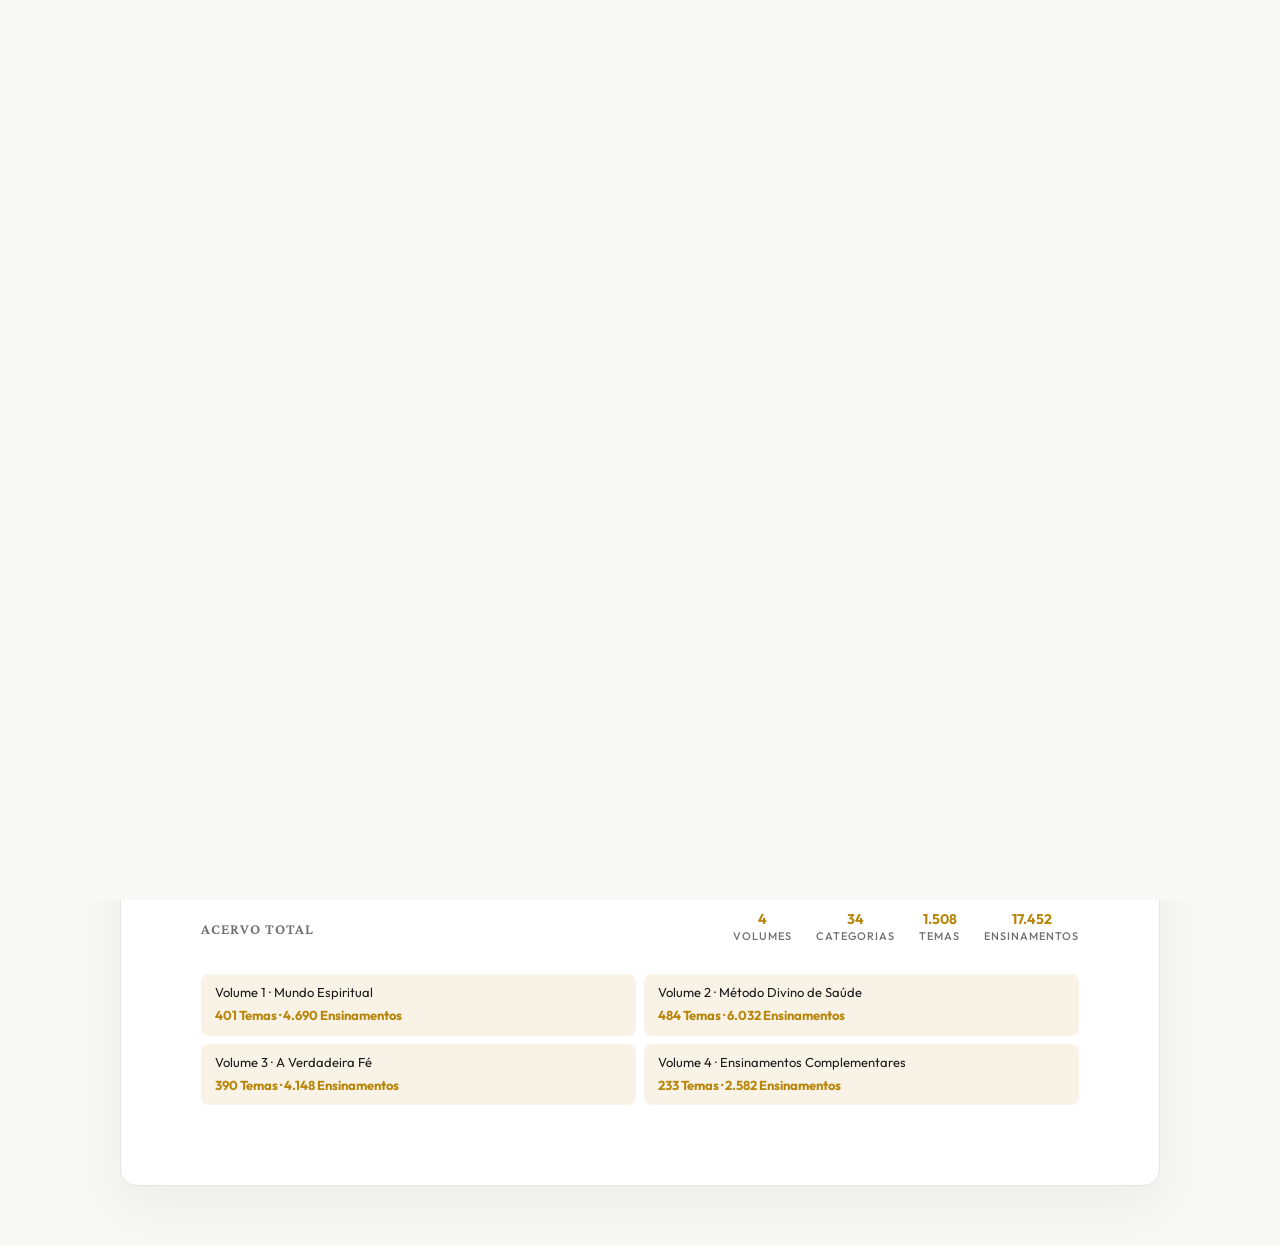
==== index.html @ ac888512 "feat: implement structural navigation and index pages for teaching volumes 1 through 4" ====
<!DOCTYPE html>
<html lang="pt-BR">

<head>
    <script>(function(){var m=localStorage.getItem('site_mode')||'light';var t=localStorage.getItem('theme')||'light';var d=document.documentElement;d.setAttribute('data-mode',m);d.setAttribute('data-theme',t);var c={'dark:light':'#1A1A1A','dark:quiet':'#2D2D2F','dark:paper':'#2A2824','dark:bold':'#000','dark:calm':'#3B3326','dark:focus':'#000','light:light':'#F8F9F5','light:quiet':'#404043','light:paper':'#EFE8D6','light:bold':'#FFF','light:calm':'#DFCDAE','light:focus':'#FFF'};var bg=c[m+':'+t]||(m==='dark'?'#121212':'#F8F9F5');d.style.backgroundColor=bg})();</script>
    <meta charset="UTF-8">
    <title>Ensinamentos - Caminho da Felicidade</title>
    <meta name="viewport" content="width=device-width, initial-scale=1.0">
    <link rel="preconnect" href="https://fonts.googleapis.com">
    <link rel="preconnect" href="https://fonts.gstatic.com" crossorigin>
    <link rel="stylesheet"
        href="https://fonts.googleapis.com/css2?family=Outfit:wght@300;400;500;600&family=Crimson+Pro:ital,wght@0,400;0,600;0,700;1,400;1,600&family=Noto+Serif+JP:wght@400;700&display=swap">
    <link rel="stylesheet" href="css/styles.min.css?v=17">
    <link rel="icon" href="favicon.svg" type="image/svg+xml">

    <!-- SEO -->
    <meta name="description"
        content="Coleção completa dos ensinamentos de Meishu-Sama (Mokichi Okada) em português e japonês. Explore os 4 volumes do Caminho da Felicidade.">
    <meta property="og:title" content="Ensinamentos de Meishu-Sama | Caminho da Felicidade">
    <meta property="og:description"
        content="Coleção completa dos ensinamentos de Meishu-Sama (Mokichi Okada) em português e japonês. Explore os 4 volumes do Caminho da Felicidade.">
    <meta property="og:type" content="website">
    <meta property="og:image" content="icon-512.png">
    <meta name="twitter:card" content="summary">
    <script src="js/toggle.js?v=24" defer></script>
    <script src="js/nav.js?v=1" defer></script>
    <script src="js/theme.js?v=1" defer></script>
    <script src="js/language.js?v=1" defer></script>
    <script src="js/typography.js?v=1" defer></script>
    <script src="js/search.js?v=6" defer></script>
    <script>
        // Reader handles its own initialization that differs from Home/Index
        if (!window.location.href.includes('reader.html')) {
            document.addEventListener('DOMContentLoaded', () => {
                const savedLang = localStorage.getItem('site_lang') || 'pt';
                if (typeof setLanguage === 'function') setLanguage(savedLang);
            });
        }
    </script>

</head>

<body>
    <a href="#main-content" class="skip-link">Ir para o conteúdo</a>
    <div id="page-gate"
        style="position:fixed;top:0;left:0;right:0;bottom:0;width:100%;height:100%;z-index:4999;background:#f5f3ee;background:var(--bg-color,#f5f3ee)">
    </div>
    <header class="header">
        <a href="index.html" class="header__logo">
            <div class="logo-circle">
                <div class="logo-dot"></div>
            </div>
            Caminho da Felicidade
        </a>
        <div class="header__nav">
            <a href="index.html" style="font-weight:600; opacity:0.7;"><span>⌂ Início</span></a>
            <a href="mioshiec1/index.html"
                data-tooltip="Mundo Espiritual・Espírito Precede a Matéria・Transição da Noite para o Dia・Culto aos Antepassados"><span>Vol
                    1</span></a>
            <a href="mioshiec2/index.html" data-tooltip="Método Divino de Saúde・Agricultura Natural"><span>Vol
                    2</span></a>
            <a href="mioshiec3/index.html" data-tooltip="A Verdadeira Fé"><span>Vol 3</span></a>
            <a href="mioshiec4/index.html" data-tooltip="Ensinamentos Complementares"><span>Vol 4</span></a>

        </div>
        <div class="controls">
            <button class="btn-zen" onclick="openRandomTeaching()" title="Ensinamento aleatório">🎲</button>
            <button class="btn-zen" onclick="window.location.href='destaques.html'" title="Caderno de Estudos (Destaques)">📓</button>
            <button class="btn-zen" onclick="openHistory()" title="Histórico de Navegação">🕒</button>
            <button class="btn-zen" onclick="openFavorites()" title="Salvos">⭐</button>
            <button class="btn-zen" id="searchBtnHeader" onclick="openSearch()" title="Buscar (Ctrl+K)">🔍</button>
            <script>if (localStorage.getItem('mioshie_auth') === 'limited') { var btn = document.getElementById('searchBtnHeader'); if (btn) btn.style.display = 'none'; }</script>
            <button class="btn-zen" id="lang-toggle" onclick="toggleLanguage()" title="Mudar idioma">日本語</button>
            <button class="btn-zen" onclick="toggleTheme()" title="Themes & Settings">☯</button>
        </div>
    </header>
    <main class="main" id="main-content">
        <div class="content-wrapper">
            <div class="glass-pane">

                <div class="home-hero">
                    <h1 class="index-title" style="margin-bottom:16px">
                        <span class="lang-pt">Ensinamentos <br class="mobile-br"> de Meishu-Sama</span>
                        <span class="lang-ja" style="display:none">明主様御教え</span>
                    </h1>
                    <p
                        style="text-align:center; color:var(--text-muted); margin-bottom:32px; max-width:600px; margin-inline:auto;">
                        <span class="lang-pt">Tradução em português das obras de Meishu-Sama, organizadas em volumes
                            temáticos para estudo e reflexão.</span>
                        <span class="lang-ja" style="display:none">明主様の御教えをテーマ別にまとめた日本語とポルトガル語の御教えカレッジです。</span>
                    </p>
                    <div style="text-align:center; margin-bottom:48px;">
                        <button class="btn-random-hero" onclick="openRandomTeaching()">
                            <svg width="18" height="18" viewBox="0 0 24 24" fill="none" stroke="currentColor" stroke-width="2" stroke-linecap="round" stroke-linejoin="round"><rect x="2" y="2" width="20" height="20" rx="3"/><circle cx="8" cy="8" r="1.5" fill="currentColor"/><circle cx="16" cy="8" r="1.5" fill="currentColor"/><circle cx="8" cy="16" r="1.5" fill="currentColor"/><circle cx="16" cy="16" r="1.5" fill="currentColor"/><circle cx="12" cy="12" r="1.5" fill="currentColor"/></svg>
                            <span class="lang-pt">Ensino Aleatório</span>
                            <span class="lang-ja" style="display:none">ランダム御教え</span>
                        </button>
                    </div>
                    <div class="topic-list" style="grid-template-columns: repeat(auto-fit, minmax(320px, 1fr));">
                        <a href="mioshiec1/index.html" class="topic-card"
                            style="flex-direction:column; align-items:flex-start; height:100%; padding: 32px;">
                            <span class="section-label" style="text-align:left; margin-bottom:12px;">Volume 1</span>
                            <div class="topic-card__title" style="font-size:22px; margin-bottom:8px">
                                <span class="lang-pt">Mundo Espiritual</span>
                                <span class="lang-ja" style="display:none">霊界編</span>
                            </div>
                            <div style="font-size:14px; color:var(--text-muted); line-height:1.5">
                                <span class="lang-pt">Ensinamentos sobre o mundo espiritual e princípios
                                    fundamentais.</span>
                                <span class="lang-ja" style="display:none">霊界と根本義に関する御教え集。</span>
                            </div>
                            <button class="vol-random-btn" onclick="event.preventDefault(); event.stopPropagation(); openRandomFromVolume('mioshiec1')" title="Ensino aleatório do Volume 1">
                                <svg width="18" height="18" viewBox="0 0 24 24" fill="none" stroke="currentColor" stroke-width="2" stroke-linecap="round" stroke-linejoin="round">
                                    <rect x="2" y="2" width="20" height="20" rx="3"/><circle cx="8" cy="8" r="1.5" fill="currentColor"/><circle cx="16" cy="8" r="1.5" fill="currentColor"/><circle cx="8" cy="16" r="1.5" fill="currentColor"/><circle cx="16" cy="16" r="1.5" fill="currentColor"/><circle cx="12" cy="12" r="1.5" fill="currentColor"/>
                                </svg>
                            </button>
                        </a>
                        <a href="mioshiec2/index.html" class="topic-card"
                            style="flex-direction:column; align-items:flex-start; height:100%; padding: 32px;">
                            <span class="section-label" style="text-align:left; margin-bottom:12px;">Volume 2</span>
                            <div class="topic-card__title" style="font-size:22px; margin-bottom:8px">
                                <span class="lang-pt">Método Divino de Saúde</span>
                                <span class="lang-ja" style="display:none">浄霊・自然農法</span>
                            </div>
                            <div style="font-size:14px; color:var(--text-muted); line-height:1.5">
                                <span class="lang-pt">Método Divino de Saúde e Agricultura Natural em harmonia com a
                                    natureza.</span>
                                <span class="lang-ja" style="display:none">浄霊、健康法、自然農法の御教え。</span>
                            </div>
                            <button class="vol-random-btn" onclick="event.preventDefault(); event.stopPropagation(); openRandomFromVolume('mioshiec2')" title="Ensino aleatório do Volume 2">
                                <svg width="18" height="18" viewBox="0 0 24 24" fill="none" stroke="currentColor" stroke-width="2" stroke-linecap="round" stroke-linejoin="round">
                                    <rect x="2" y="2" width="20" height="20" rx="3"/><circle cx="8" cy="8" r="1.5" fill="currentColor"/><circle cx="16" cy="8" r="1.5" fill="currentColor"/><circle cx="8" cy="16" r="1.5" fill="currentColor"/><circle cx="16" cy="16" r="1.5" fill="currentColor"/><circle cx="12" cy="12" r="1.5" fill="currentColor"/>
                                </svg>
                            </button>
                        </a>
                        <a href="mioshiec3/index.html" class="topic-card"
                            style="flex-direction:column; align-items:flex-start; height:100%; padding: 32px;">
                            <span class="section-label" style="text-align:left; margin-bottom:12px;">Volume 3</span>
                            <div class="topic-card__title" style="font-size:22px; margin-bottom:8px">
                                <span class="lang-pt">A Verdadeira Fé</span>
                                <span class="lang-ja" style="display:none">信仰編</span>
                            </div>
                            <div style="font-size:14px; color:var(--text-muted); line-height:1.5">
                                <span class="lang-pt">Volume 3 - Ensinamentos sobre a prática e o aprimoramento da
                                    fé.</span>
                                <span class="lang-ja" style="display:none">第三巻：信仰の実践 e 向上に関する御教え集。</span>
                            </div>
                            <button class="vol-random-btn" onclick="event.preventDefault(); event.stopPropagation(); openRandomFromVolume('mioshiec3')" title="Ensino aleatório do Volume 3">
                                <svg width="18" height="18" viewBox="0 0 24 24" fill="none" stroke="currentColor" stroke-width="2" stroke-linecap="round" stroke-linejoin="round">
                                    <rect x="2" y="2" width="20" height="20" rx="3"/><circle cx="8" cy="8" r="1.5" fill="currentColor"/><circle cx="16" cy="8" r="1.5" fill="currentColor"/><circle cx="8" cy="16" r="1.5" fill="currentColor"/><circle cx="16" cy="16" r="1.5" fill="currentColor"/><circle cx="12" cy="12" r="1.5" fill="currentColor"/>
                                </svg>
                            </button>
                        </a>
                        <a href="mioshiec4/index.html" class="topic-card"
                            style="flex-direction:column; align-items:flex-start; height:100%; padding: 32px;">
                            <span class="section-label" style="text-align:left; margin-bottom:12px;">Volume 4</span>
                            <div class="topic-card__title" style="font-size:22px; margin-bottom:8px">
                                <span class="lang-pt">Ensinamentos Complementares</span>
                                <span class="lang-ja" style="display:none">補足編</span>
                            </div>
                            <div style="font-size:14px; color:var(--text-muted); line-height:1.5">
                                <span class="lang-pt">Ensinamentos complementares e temas diversos da obra
                                    divina.</span>
                                <span class="lang-ja" style="display:none">第四巻：補足の御教えと様々なテーマ。</span>
                            </div>
                            <button class="vol-random-btn" onclick="event.preventDefault(); event.stopPropagation(); openRandomFromVolume('mioshiec4')" title="Ensino aleatório do Volume 4">
                                <svg width="18" height="18" viewBox="0 0 24 24" fill="none" stroke="currentColor" stroke-width="2" stroke-linecap="round" stroke-linejoin="round">
                                    <rect x="2" y="2" width="20" height="20" rx="3"/><circle cx="8" cy="8" r="1.5" fill="currentColor"/><circle cx="16" cy="8" r="1.5" fill="currentColor"/><circle cx="8" cy="16" r="1.5" fill="currentColor"/><circle cx="16" cy="16" r="1.5" fill="currentColor"/><circle cx="12" cy="12" r="1.5" fill="currentColor"/>
                                </svg>
                            </button>
                        </a>
                    </div>

                    <!-- Global Statistics -->
                    <div class="volume-stats-footer" style="margin-top: 48px;">
                        <div class="stats-header">
                            <span class="stats-title">
                                <span class="lang-pt">Acervo Total</span>
                                <span class="lang-ja" style="display:none">全蔵書</span>
                            </span>
                            <div class="stats-totals">
                                <div class="stats-total-item">
                                    <span class="stats-total-number">4</span>
                                    <span class="stats-total-label">
                                        <span class="lang-pt">Volumes</span>
                                        <span class="lang-ja" style="display:none">巻</span>
                                    </span>
                                </div>
                                <div class="stats-total-item">
                                    <span class="stats-total-number">34</span>
                                    <span class="stats-total-label">
                                        <span class="lang-pt">Categorias</span>
                                        <span class="lang-ja" style="display:none">カテゴリ</span>
                                    </span>
                                </div>
                                <div class="stats-total-item">
                                    <span class="stats-total-number">1.508</span>
                                    <span class="stats-total-label">
                                        <span class="lang-pt">Temas</span>
                                        <span class="lang-ja" style="display:none">テーマ</span>
                                    </span>
                                </div>
                                <div class="stats-total-item">
                                    <span class="stats-total-number">17.452</span>
                                    <span class="stats-total-label">
                                        <span class="lang-pt">Ensinamentos</span>
                                        <span class="lang-ja" style="display:none">刊行物</span>
                                    </span>
                                </div>
                            </div>
                        </div>
                        <div class="stats-grid">
                            <div class="stat-row">
                                <span class="stat-section-name">
                                    <span class="lang-pt">Volume 1 · Mundo Espiritual</span>
                                    <span class="lang-ja" style="display:none">第一巻 · 霊界編</span>
                                </span>
                                <span class="stat-section-count"><span class="lang-pt">401 Temas · 4.690
                                        Ensinamentos</span><span class="lang-ja" style="display:none">401テーマ ·
                                        4,690刊行物</span></span>
                            </div>
                            <div class="stat-row">
                                <span class="stat-section-name">
                                    <span class="lang-pt">Volume 2 · Método Divino de Saúde</span>
                                    <span class="lang-ja" style="display:none">第二巻 · 浄霊・自然農法</span>
                                </span>
                                <span class="stat-section-count"><span class="lang-pt">484 Temas · 6.032
                                        Ensinamentos</span><span class="lang-ja" style="display:none">484テーマ ·
                                        6,032刊行物</span></span>
                            </div>
                            <div class="stat-row">
                                <span class="stat-section-name">
                                    <span class="lang-pt">Volume 3 · A Verdadeira Fé</span>
                                    <span class="lang-ja" style="display:none">第三巻 · 信仰編</span>
                                </span>
                                <span class="stat-section-count"><span class="lang-pt">390 Temas · 4.148
                                        Ensinamentos</span><span class="lang-ja" style="display:none">390テーマ ·
                                        4,148刊行物</span></span>
                            </div>
                            <div class="stat-row">
                                <span class="stat-section-name">
                                    <span class="lang-pt">Volume 4 · Ensinamentos Complementares</span>
                                    <span class="lang-ja" style="display:none">第四巻 · 補足編</span>
                                </span>
                                <span class="stat-section-count"><span class="lang-pt">233 Temas · 2.582
                                        Ensinamentos</span><span class="lang-ja" style="display:none">233テーマ ·
                                        2,582刊行物</span></span>
                            </div>
                        </div>
                    </div>
                </div>


            </div>
        </div>
    </main>

    </div>
    </div>

    <script type="importmap">
    {"imports":{"@supabase/supabase-js":"https://cdn.jsdelivr.net/npm/@supabase/supabase-js@2/+esm"}}</script>
    <script type="module">
      import { storageFetch, storageList } from './js/storage.js';
      window.supabaseStorageFetch = storageFetch;
      window.supabaseStorageList = storageList;
    </script>
    <script type="module">
      import * as cloudSync from './js/sync.js';
      window._cloudSync = cloudSync;
    </script>
    <script type="module" src="js/login.js?v=5"></script>
    <script src="js/access.js?v=5"></script>
    <script src="js/modals.js?v=1"></script>
    <script src="js/highlights.js?v=1" defer></script>
    <script>
        document.addEventListener('DOMContentLoaded', () => { buildSearchModal(); buildHistoryModal(); buildFavoritesModal(); buildHighlightsModal(); initSmartHome(); if (typeof revealPage === 'function') revealPage(); });
    </script>
</body>

</html>
---- css/styles.min.css ----
.skip-link{background:var(--accent);border-radius:0 0 var(--radius) 0;color:#fff;font-family:var(--font-ui);font-size:.95rem;font-weight:600;left:0;padding:12px 24px;position:absolute;text-decoration:none;top:-100%;z-index:100000}.skip-link:focus{top:0}:root{--font-ui:"Outfit","Noto Sans JP",-apple-system,BlinkMacSystemFont,"Segoe UI",Roboto,sans-serif;--font-serif:"Crimson Pro","Noto Serif JP","Georgia","Times New Roman",serif;--font-sans:"Outfit","Noto Sans JP",-apple-system,BlinkMacSystemFont,"Segoe UI",Roboto,sans-serif;--bg-color:#f8f9f5;--surface:#fff;--surface-rgb:255,255,255;--text-main:#1c1c1e;--text-muted:#6e6e73;--accent:#b8860b;--accent-soft:rgba(184,134,11,.1);--border:#e5e5e0;--shadow-premium:0 20px 50px rgba(0,0,0,.05);--shadow-sm:0 4px 12px rgba(0,0,0,.02);--max-width-content:1024px;--container-width:1040px;--nav-height:60px;--radius:16px;--ease:cubic-bezier(0.4,0,0.2,1);--reader-font-size:21px;--reader-line-height:1.75;--reader-letter-spacing:normal;--reader-word-spacing:normal;--reader-margins:0px;--reader-text-align:left;--reader-font-weight-override:inherit}[data-theme=dark]{--bg-color:#000;--surface:#111;--surface-rgb:17,17,17;--text-main:#f0f0f0;--text-muted:#888;--accent:#d4af37;--border:#222}[data-theme=quiet]{--bg-color:#404043;--surface:#525255;--surface-rgb:82,82,85;--text-main:#f8f8f8;--text-muted:#d0d0d0;--accent:#d4af37;--border:#636366}[data-theme=paper]{--bg-color:#efe8d6;--surface:#f4eedf;--surface-rgb:244,238,223;--text-main:#1e1d1a;--text-muted:#504e47;--accent:#b8860b;--border:#dbcdba}[data-theme=bold]{--bg-color:#fff;--surface:#fff;--surface-rgb:255,255,255;--text-main:#000;--text-muted:#444;--accent:#000;--border:#ccc}[data-theme=bold] .plain-text,[data-theme=bold] .topic-content,[data-theme=bold] body{font-weight:700!important;letter-spacing:-.01em}[data-theme=bold] .topic-title-large,[data-theme=bold] b,[data-theme=bold] h1,[data-theme=bold] h2,[data-theme=bold] h3{font-weight:900!important}[data-theme=calm]{--bg-color:#dfcdae;--surface:#eaddc8;--surface-rgb:234,221,200;--text-main:#4a3a2a;--text-muted:#5a4a38;--accent:#8b5a2b;--border:#c8b098}[data-theme=focus]{--bg-color:#fff;--surface:#fff;--surface-rgb:255,255,255;--text-main:#000;--text-muted:#666;--accent:#000;--border:#e5e5e0;--font-serif:var(--font-sans)}[data-mode=dark]{--bg-color:#121212;--surface:#1e1e1e;--surface-rgb:30,30,30;--text-main:#e0e0e0;--text-muted:#888;--accent:#b8860b;--border:#333}[data-mode=dark][data-theme=light],[data-mode=dark][data-theme=original]{--bg-color:#1a1a1a;--surface:#242424;--surface-rgb:36,36,36;--text-main:#d4d4d4;--text-muted:#8e8e93;--accent:#d4af37;--border:#3a3a3c}[data-mode=dark][data-theme=quiet]{--bg-color:#2d2d2f;--surface:#38383a;--surface-rgb:56,56,58;--text-main:#c8c8c8;--text-muted:#999;--accent:#d4af37;--border:#4a4a4c}[data-mode=dark][data-theme=paper]{--bg-color:#2a2824;--surface:#36332e;--surface-rgb:54,51,46;--text-main:#c0b9a8;--text-muted:#8f8877;--accent:#d4af37;--border:#4a463f}[data-mode=dark][data-theme=bold]{--bg-color:#000;--surface:#151515;--surface-rgb:21,21,21;--text-main:#fff;--text-muted:#aaa;--accent:#fff;--border:#333}[data-mode=dark][data-theme=calm]{--bg-color:#3b3326;--surface:#4a4032;--surface-rgb:74,64,50;--text-main:#d4c4b0;--text-muted:#9a8a7a;--accent:#d4af37;--border:#5a4e3e}[data-mode=dark][data-theme=focus]{--bg-color:#000;--surface:#0a0a0a;--surface-rgb:10,10,10;--text-main:#bebebe;--text-muted:#888;--accent:#8a8a8c;--border:#1a1a1a;--font-serif:var(--font-sans)}*,:after,:before{box-sizing:border-box;margin:0;padding:0}html{scroll-behavior:smooth;scroll-padding-top:calc(var(--nav-height) + 24px)}body,html{overflow-x:hidden;width:100%}body{background:var(--bg-color);color:var(--text-main);font-family:var(--font-ui);font-size:16px;line-height:1.6;-webkit-font-smoothing:antialiased;position:relative;transition:background .5s var(--ease),color .5s var(--ease)}.header{backdrop-filter:saturate(180%) blur(20px);-webkit-backdrop-filter:saturate(180%) blur(20px);background:var(--surface-80);border-bottom:1px solid var(--border);display:-webkit-box;display:-webkit-flex;height:60px;left:0;position:fixed;top:0;width:100%;-webkit-box-pack:justify;-webkit-justify-content:space-between;justify-content:space-between;-webkit-box-align:center;-webkit-align-items:center;-webkit-column-gap:16px;column-gap:16px;gap:16px;padding:0 16px;-webkit-transform:translateZ(0);transform:translateZ(0);z-index:2000}.header,.header__actions{align-items:center;display:flex}.header__actions{flex-shrink:0;gap:4px}.header__logo{align-items:center;border-radius:8px;color:var(--text-main);display:flex;flex:1;font-size:1.05rem;font-weight:700;gap:8px;letter-spacing:-.02em;text-decoration:none;white-space:nowrap}.header__logo:focus-visible{outline:2px solid var(--accent);outline-offset:4px}.logo-circle{align-items:center;border:1.5px solid var(--accent);border-radius:50%;display:flex;height:28px;justify-content:center;width:28px}.logo-dot{background-color:var(--accent);border-radius:50%;height:8px;width:8px}.header__nav{display:none}.header__nav a{align-items:center;color:var(--text-muted);display:inline-flex;font-size:13px;font-weight:500;height:100%;letter-spacing:.5px;position:relative;text-decoration:none;transition:all .3s var(--ease)}.header__nav a span{padding:4px 0;position:relative}.header__nav a span:after{background:var(--accent);bottom:0;content:"";height:1.5px;left:0;position:absolute;transition:width .3s var(--ease);width:0}.header__nav a:hover{color:var(--text-main)}.header__nav a:hover span:after,.main{width:100%}.main{box-sizing:border-box;display:flex;justify-content:center;min-height:calc(100vh - var(--nav-height));padding:60px 40px}.content-wrapper{display:grid;gap:40px;grid-template-columns:1fr;max-width:var(--container-width);width:100%}.glass-pane{animation:fadeIn .8s var(--ease);background:var(--surface);border:1px solid var(--border);border-radius:var(--radius);box-shadow:var(--shadow-premium);padding:80px}#login-overlay{align-items:center;backdrop-filter:blur(40px);background:var(--bg-color);display:flex;height:100vh;justify-content:center;left:0;position:fixed;top:0;width:100vw;z-index:5000}.login-card{background:var(--surface);border:1px solid var(--border);border-radius:var(--radius);box-shadow:var(--shadow-premium);max-width:400px;padding:48px;text-align:center;width:90%}.login-card h2{font-family:var(--font-serif);margin-bottom:24px}.login-input{background:var(--bg-color);border:1px solid var(--border);border-radius:8px;color:var(--text-main);font-size:1rem;margin-bottom:16px;padding:12px 16px;text-align:center;width:100%}.login-button{background:var(--accent);border:none;border-radius:8px;color:#fff;cursor:pointer;font-weight:600;padding:12px;transition:opacity .2s;width:100%}.login-button:hover{opacity:.9}.index-title{color:var(--text-main);font-family:var(--font-serif);font-size:clamp(22px,6vw,42px);margin-bottom:56px;overflow-wrap:break-word;text-align:center;word-wrap:break-word;max-width:100%;padding:0 10px}.mobile-br{display:none}.section-label{color:var(--accent);display:block;font-size:12px;font-weight:600;letter-spacing:2px;margin-bottom:24px;text-align:center;text-transform:uppercase}.topic-list{display:grid;gap:16px}.topic-card{align-items:center;background:var(--card-bg);border:1px solid var(--border);border-radius:var(--radius);display:flex;gap:12px;min-height:64px;padding:16px 20px;text-decoration:none;transition:all .3s ease}.topic-card:hover{background:var(--accent-soft);border-color:var(--accent);box-shadow:var(--shadow-sm)}.topic-card:focus-visible{background:var(--accent-soft);border-color:var(--accent);outline:2px solid var(--accent);outline-offset:2px}.topic-card__icon{align-items:center;background:var(--accent-light);border-radius:50%;color:var(--accent);display:flex;font-family:var(--font-ui);font-size:13px;font-weight:700;height:28px;justify-content:center;min-width:28px;width:28px}.topic-card__title{color:var(--text-main);flex:1;font-family:var(--font-serif);font-size:16px;font-weight:600;line-height:1.4;min-width:0;word-wrap:break-word;overflow-wrap:break-word}.section-header{color:var(--text-main);font-size:22px;margin:40px 0 16px}.section-header,h2.section-header{border-bottom:2px solid var(--accent-soft);display:block;font-family:var(--font-serif);font-weight:700;padding-bottom:8px}h2.section-header{color:var(--accent);font-size:1.5rem;margin:32px 0 16px}.plain-text{color:var(--text-muted);font-size:15px;line-height:1.5;margin-bottom:8px;margin-top:12px}.group-spacer{height:32px;width:100%}.volume-stats-footer{border-top:1px solid var(--border);margin-top:56px;padding-top:40px}.stats-header{align-items:center;display:flex;flex-wrap:wrap;gap:12px;justify-content:space-between;margin-bottom:28px}.stats-title{color:var(--text-muted);font-family:var(--font-serif);font-size:15px;font-weight:600;letter-spacing:1px;text-transform:uppercase}.stats-totals{display:flex;gap:24px}.stats-total-item{align-items:center;display:flex;flex-direction:column;gap:2px}.stats-total-number{color:var(--accent);font-family:var(--font-ui);font-size:14px;font-weight:700;line-height:1}.stats-total-label{color:var(--text-muted);font-size:11px;font-weight:500;letter-spacing:1px;text-transform:uppercase}.stats-grid{display:grid;gap:8px;grid-template-columns:repeat(auto-fill,minmax(300px,1fr))}.stat-row{align-items:flex-start;background:var(--accent-soft);border-radius:8px;display:flex;flex-direction:column;gap:4px;padding:10px 14px;transition:background .2s ease}.stat-row:hover{background:rgba(184,134,11,.15)}.stat-section-name{color:var(--text-main);font-size:13px;font-weight:400;line-height:1.3}.stat-section-count{color:var(--accent);font-family:var(--font-ui);font-size:13px;font-weight:700}.vol-random-btn{align-items:center;background:var(--surface);border:1px solid var(--border);border-radius:10px;bottom:20px;color:var(--text-muted);cursor:pointer;display:flex;height:34px;justify-content:center;opacity:0;position:absolute;right:20px;transform:scale(.9);transition:opacity .2s var(--ease),transform .2s var(--ease),border-color .2s,color .2s,background .2s;width:34px}.topic-card:hover .vol-random-btn{opacity:1;transform:scale(1)}.vol-random-btn:hover{background:var(--accent-soft);border-color:var(--accent);color:var(--accent);transform:scale(1.08)}.topic-card{position:relative}@media (max-width:600px){.stats-grid{grid-template-columns:1fr}.stats-totals{gap:16px}}#readerContainer{margin:0 auto;max-width:var(--max-width-content);overflow-wrap:anywhere;overflow-x:hidden;word-break:break-word}#readerContainer.comparison-active{max-width:1400px}#readerContainer.comparison-active mark.user-highlight{background:none!important;border:none!important;cursor:default!important;margin:0!important;padding:0!important}.comparison-labels{background:var(--bg-color);border-bottom:2px solid var(--border);display:grid;gap:0 24px;grid-template-columns:1fr 1fr;margin-bottom:8px;padding:8px 0;position:sticky;top:var(--nav-height,60px);z-index:5}.comparison-labels span{color:var(--text-muted);font-size:.75rem;font-weight:600;letter-spacing:1px;text-transform:uppercase}.comparison-grid{display:grid;gap:0 32px;grid-template-columns:1fr 1fr}.comparison-row{display:contents}.comparison-interleaved{display:none}.comparison-cell{border-bottom:1px solid var(--border);font-family:var(--font-serif);font-size:var(--reader-font-size,18px);line-height:var(--reader-line-height,1.6);padding:12px 0}.comparison-cell p{margin:0 0 .5em}.comparison-cell p:last-child{margin-bottom:0}.comparison-cell.ja{border-right:1px solid var(--border);padding-right:32px}@media (max-width:767px){#readerContainer.comparison-active{max-width:100%}.comparison-grid,.comparison-labels{display:none}.comparison-interleaved{display:block}.comparison-pair{margin-bottom:20px}.comparison-cell{border-bottom:none;padding:0}.comparison-cell.ja{background:var(--accent-soft,rgba(0,0,0,.04));border-radius:12px;border-right:none;font-size:.92em;margin-bottom:6px;padding:12px 16px}.comparison-cell.pt{border-bottom:1px solid var(--border);padding:4px 0 16px}}.reader-container{font-size:var(--reader-font-size);padding-left:var(--reader-margins);padding-right:var(--reader-margins)}.breadcrumbs{color:var(--text-muted);display:flex;font-size:12px;gap:8px;letter-spacing:1px;margin-bottom:48px;text-transform:uppercase}.breadcrumbs span{color:var(--border)}.breadcrumbs a{color:inherit;text-decoration:none;transition:color .2s}.breadcrumbs a:hover{color:var(--accent)}.topic-header{margin-bottom:64px;text-align:center}.topic-header *{color:inherit}.topic-title-large{color:var(--text-main)!important;font-family:var(--font-serif);font-size:calc(var(--reader-font-size)*2);font-weight:700;line-height:1.2;margin-bottom:16px}.topic-meta{color:var(--text-muted);font-size:14px;letter-spacing:.5px}.topic-content{color:var(--text-main);font-family:var(--font-serif);font-size:var(--reader-font-size);font-weight:var(--reader-font-weight-override,400);letter-spacing:var(--reader-letter-spacing);line-height:var(--reader-line-height);overflow-wrap:anywhere;text-align:var(--reader-text-align);word-break:break-word;word-spacing:var(--reader-word-spacing)}.topic-content b{font-weight:700}.topic-content br{line-height:.5em}.topic-content p{margin-bottom:1em}.topic-content p:last-child{margin-bottom:0}.loading-progress{background:var(--border);border-radius:2px;display:none;height:4px;margin:16px 0;overflow:hidden;width:100%}.loading-progress-bar{background:var(--accent);height:100%;transition:width .3s ease;width:0}.controls{display:none}.btn-zen{align-items:center;background:transparent;border:1px solid var(--border);border-radius:24px;color:var(--accent);cursor:pointer;display:flex;font-family:var(--font-sans);gap:8px;overflow:hidden;padding:8px 16px;position:relative;text-align:left;text-overflow:ellipsis;white-space:nowrap}.btn-zen:hover{background:rgba(184,134,11,.05);border-color:var(--accent)}.btn-zen:focus-visible{background:rgba(184,134,11,.05);border-color:var(--accent);outline:2px solid var(--accent);outline-offset:2px}.btn-zen option{background:var(--surface);color:var(--text-main)}.btn-zen.active{background:var(--text-main);border-color:var(--text-main);color:var(--surface)}.btn-random-hero{align-items:center;background:transparent;border:1.5px solid var(--accent);border-radius:40px;color:var(--accent);cursor:pointer;display:inline-flex;font-family:var(--font-ui);font-size:1rem;font-weight:500;gap:10px;letter-spacing:.01em;padding:13px 32px;transition:background .25s var(--ease),box-shadow .25s var(--ease),transform .2s var(--ease)}.btn-random-hero:hover{background:var(--accent-soft);box-shadow:0 6px 24px rgba(184,134,11,.18);transform:translateY(-2px)}.btn-random-hero:active{box-shadow:none;transform:translateY(0)}.btn-random-hero:focus-visible{outline:2px solid var(--accent);outline-offset:3px}.btn-random-hero svg{flex-shrink:0;opacity:.85}.search-modal-overlay{align-items:flex-start;backdrop-filter:blur(4px);-webkit-backdrop-filter:blur(4px);background:rgba(0,0,0,.6);bottom:0;display:flex;justify-content:center;left:0;opacity:0;padding-top:10vh;position:fixed;right:0;top:0;transition:opacity .3s ease,visibility .3s ease;visibility:hidden;z-index:99999}.search-modal-overlay.active{opacity:1;visibility:visible}.search-modal{background:var(--surface);border-radius:var(--radius);box-shadow:var(--shadow-premium);display:flex;flex-direction:column;max-height:80vh;max-width:680px;overflow:hidden;position:relative;transform:translateY(-20px);transition:transform .3s var(--ease);width:100%}.modal-close-btn,.search-close{border-radius:50%;color:var(--text-muted);font-size:22px;height:36px;line-height:1;position:absolute;right:12px;top:12px;transition:all .2s var(--ease);width:36px;z-index:10}.mobile-fav-btn,.mobile-search-btn,.modal-close-btn,.search-close{align-items:center;background:transparent;border:none;cursor:pointer;display:flex;justify-content:center}.mobile-fav-btn,.mobile-search-btn{color:var(--text-main);padding:8px;transition:opacity .2s var(--ease)}.mobile-fav-btn:active,.mobile-search-btn:active{opacity:.6}.mobile-fav-btn#mobileFavoriteBtn.active{color:var(--accent)}.modal-close-btn:hover,.search-close:hover{background:var(--accent-soft);color:var(--accent)}.search-modal-overlay.active .search-modal{transform:translateY(0)}.search-header{border-bottom:1px solid var(--border);display:flex;flex-direction:column;gap:16px;padding:16px 48px 16px 24px}.search-input-row{width:100%}.search-filters,.search-input-row{align-items:center;display:flex;gap:16px}.search-filters{color:var(--text-muted);font-family:var(--font-ui);font-size:.95rem}.filter-label{align-items:center;cursor:pointer;display:flex;gap:6px;transition:color .2s}.filter-label:hover{color:var(--text-main)}.filter-label input[type=radio]{accent-color:var(--accent);cursor:pointer}.search-input{background:transparent;border:none;color:var(--text-main);flex:1;font-family:var(--font-ui);font-size:1.2rem;outline:none}.search-input::placeholder{color:var(--text-muted)}#searchClear{background:transparent;border:1px solid var(--border);border-radius:20px;color:var(--accent);cursor:pointer;flex-shrink:0;font-family:var(--font-ui);font-size:.9rem;padding:4px 12px;transition:all .2s;white-space:nowrap}#searchClear:hover{background:var(--accent-soft);border-color:var(--accent)}#historyClearAll:hover{background:var(--accent);color:#fff}.search-results{flex:1;list-style:none;margin:0;overflow-y:auto;padding:0}.search-result-item{border-bottom:1px solid var(--border);color:inherit;display:block;padding:16px 24px;text-decoration:none;transition:background .2s}.search-result-item:hover{background:rgba(184,134,11,.05)}.search-result-item.is-focused,.search-result-item:focus-visible{background:rgba(184,134,11,.08);outline:2px solid var(--accent);outline-offset:-2px}.search-count{color:var(--text-muted);font-family:var(--font-ui);font-size:.82rem;min-height:1.2em;padding:6px 24px 0}.search-result-title{color:var(--accent);font-family:var(--font-serif);font-size:1.1rem;font-weight:600;margin-bottom:4px}.search-result-context{color:var(--text-muted);display:-webkit-box;font-size:.9rem;-webkit-line-clamp:2;line-clamp:2;line-height:1.5;-webkit-box-orient:vertical;overflow:hidden}.search-empty,.search-loading{color:var(--text-muted);font-style:italic;padding:32px;text-align:center}.search-load-more{border-top:1px solid var(--border);margin-top:8px;padding:16px;text-align:center}.btn-load-more{background:var(--accent-soft);border:1px solid var(--accent);border-radius:8px;color:var(--accent);cursor:pointer;font-family:var(--font-ui);font-size:.9rem;font-weight:500;padding:8px 20px;transition:all .2s ease}.btn-load-more:hover{background:var(--accent);color:#fff}.load-more-hint{color:var(--text-muted);display:block;font-size:.8rem;margin-top:4px}@media (max-width:767px){.search-header{gap:12px;padding:16px 16px 12px}.search-input-row{gap:10px}.search-input{font-size:1rem;padding:8px 0}.search-filters{flex-wrap:wrap;font-size:.85rem;gap:12px}#searchClear{font-size:.8rem;padding:3px 10px}.search-result-item{padding:14px 16px}.search-result-title{font-size:1rem}.search-result-context{font-size:.85rem}.search-count{font-size:.78rem;padding:4px 16px 0}.modal-close-btn,.search-close{height:32px;right:8px;top:8px;width:32px}.search-ghost{font-size:1rem}}@media (max-width:375px){.search-header{gap:10px;padding:14px 12px 10px}.search-input-row{gap:8px}.search-filters{font-size:.8rem;gap:8px}.search-input{font-size:.95rem}}@keyframes search-spin{to{transform:rotate(1turn)}}.search-spinner{animation:search-spin .7s linear infinite;border:2px solid var(--border);border-radius:50%;border-top-color:var(--accent);display:inline-block;flex-shrink:0;height:14px;margin-right:8px;vertical-align:middle;width:14px}.search-header{position:relative}.search-input-wrapper{flex:1;position:relative}#searchInput{width:100%}.search-ghost{bottom:0;color:var(--text-muted);display:none;font-family:var(--font-ui);font-size:1.2rem;left:0;opacity:.4;padding:0;pointer-events:none;position:absolute;right:0;top:0;white-space:pre}.search-ghost.active{display:block}mark.search-highlight{border-radius:0;box-shadow:none;color:inherit;padding:0;text-decoration:underline;text-decoration-color:var(--accent);text-underline-offset:2px}[data-theme=dark] mark.search-highlight,mark.search-highlight{background-color:transparent}.related-teachings-bar{border-bottom:1px solid var(--border);display:none;padding:12px 16px}.btn-open-pub{align-items:center;background:var(--accent-soft);border:1px solid var(--accent);border-radius:12px;color:var(--accent);cursor:pointer;display:inline-flex;font-family:var(--font-ui);font-size:.85rem;font-weight:600;gap:8px;padding:10px 18px;transition:all .2s}.btn-open-pub:hover{background:var(--accent);color:#fff}@media (max-width:767px){.related-teachings-bar{display:block}body.reader-search-mode .controls,body.reader-search-mode .header__logo,body.reader-search-mode .header__nav{display:none!important}body.reader-search-mode .header{justify-content:center}body.reader-search-mode .breadcrumbs{display:none}}[data-tooltip]{position:relative}[data-tooltip]:before{background:#2c2c2c;border:1px solid hsla(0,0%,100%,.1);border-radius:8px;box-shadow:0 4px 25px rgba(0,0,0,.4);color:#fff;content:attr(data-tooltip);font-size:13px;left:50%;line-height:1.4;max-width:280px;opacity:0;padding:8px 12px;pointer-events:none;position:absolute;text-align:center;top:100%;transform:translateX(-50%) translateY(0);transition:opacity .15s ease-out,transform .15s ease-out;visibility:hidden;white-space:pre-wrap;width:max-content;z-index:9999}[data-tooltip]:hover:before{opacity:1;transform:translateX(-50%) translateY(12px);visibility:visible}[data-tooltip]:hover:after{border:6px solid transparent;border-top-color:#2c2c2c;border-color:transparent transparent #2c2c2c;content:"";left:50%;opacity:0;opacity:1;pointer-events:none;position:absolute;top:100%;transform:translateX(-50%) translateY(0);transform:translateX(-50%) translateY(12px);transition:opacity .15s ease-out,transform .15s ease-out;visibility:hidden;visibility:visible;z-index:9999}select[data-tooltip]:after,select[data-tooltip]:before{display:none!important}.theme-modal-overlay{align-items:flex-end;background:rgba(0,0,0,.4);bottom:0;display:flex;justify-content:center;left:0;opacity:0;position:fixed;right:0;top:0;transition:opacity .3s ease,visibility .3s ease;visibility:hidden;z-index:99999}.theme-modal-overlay.active{opacity:1;visibility:visible}.theme-modal{background:var(--surface);border-radius:24px 24px 0 0;box-shadow:0 -10px 40px rgba(0,0,0,.1);display:flex;flex-direction:column;font-weight:400;letter-spacing:normal;line-height:1.5;max-height:60vh;max-width:400px;overflow:hidden;padding:24px 0 0;position:relative;text-align:left;transform:translateY(100%);transition:transform .3s var(--ease);width:100%;word-spacing:normal}@media (min-width:600px){.theme-modal-overlay{align-items:center}.theme-modal{border-radius:var(--radius);box-shadow:var(--shadow-premium);transform:translateY(20px)}}.theme-modal-overlay.active .theme-modal{transform:translateY(0)}.theme-modal-header{align-items:center;display:flex;flex-shrink:0;justify-content:space-between;padding:0 24px 20px}.theme-modal-title{color:var(--text-main);font-family:var(--font-ui);font-size:1.1rem;font-weight:600;margin:0}.theme-slider{-webkit-appearance:none;appearance:none;background:var(--border);border-radius:2px;flex:1;height:4px;outline:none}.theme-slider:focus-visible{border-radius:4px;outline:2px solid var(--accent);outline-offset:4px}.theme-slider::-webkit-slider-thumb{-webkit-appearance:none;appearance:none;background:var(--surface);border:1px solid var(--border);border-radius:50%;box-shadow:0 2px 8px rgba(0,0,0,.15);cursor:pointer;height:28px;width:28px}.theme-slider::-moz-range-thumb{background:var(--surface);border:1px solid var(--border);border-radius:50%;box-shadow:0 2px 8px rgba(0,0,0,.15);cursor:pointer;height:28px;width:28px}.theme-grid{display:grid;gap:12px;grid-template-columns:repeat(3,1fr)}.theme-btn{align-items:center;background:var(--bg-color);border:2px solid transparent;border-radius:16px;cursor:pointer;display:flex;flex-direction:column;gap:8px;justify-content:center;padding:16px 8px;transition:all .2s}.theme-btn.active{border-color:var(--text-main)}.theme-btn:hover{box-shadow:var(--shadow-sm);transform:translateY(-2px)}.theme-btn-preview-text{font-family:var(--font-serif);font-size:1.5rem;line-height:1}.theme-btn-label{font-family:var(--font-ui);font-size:.8rem;font-weight:500}.theme-btn[data-theme-val=light]{background:#fff;color:#1c1c1e}.theme-btn[data-theme-val=quiet]{background:#5e5e60;color:#e5e5e5}.theme-btn[data-theme-val=paper]{background:#f4eedf;color:#3c3b37}.theme-btn[data-theme-val=bold]{background:#fff;color:#000}.theme-btn[data-theme-val=bold] .theme-btn-preview-text{font-weight:800}.theme-btn[data-theme-val=calm]{background:#eaddc8;color:#4a3a2a}.theme-btn[data-theme-val=focus]{background:#fff;color:#000}.theme-btn[data-theme-val=focus] .theme-btn-preview-text{font-family:var(--font-sans)}.theme-modal-content{flex:1;overflow-y:auto;padding:0 24px 24px;-webkit-overflow-scrolling:touch}.theme-sliders-group{background:var(--bg-color);border-radius:16px;margin-bottom:24px;overflow:hidden;padding:0 16px;transition:max-height .3s ease,opacity .3s ease}.theme-slider-item{padding:12px 0}.theme-slider-item+.theme-slider-item{border-top:1px solid var(--border)}.theme-slider-label{color:var(--text-muted);display:block;font-size:.7rem;font-weight:600;letter-spacing:.5px;margin-bottom:8px;text-transform:uppercase}.theme-slider-row{align-items:center;display:flex;gap:12px}.theme-slider-icon{align-items:center;color:var(--text-muted);display:flex;flex-shrink:0;width:18px}.theme-slider-value{color:var(--text-muted);flex-shrink:0;font-size:.8rem;font-variant-numeric:tabular-nums;min-width:32px;text-align:right}.theme-toggles-group{margin-top:16px}.theme-custom-row{align-items:center;background:var(--bg-color);border-radius:12px;display:flex;justify-content:space-between;margin-bottom:8px;padding:12px 16px}.theme-custom-row-title{color:var(--text-main);font-size:.95rem;font-weight:500}.theme-toggle{display:inline-block;height:24px;position:relative;width:44px}.theme-toggle input{height:0;opacity:0;width:0}.theme-toggle-slider{background-color:var(--border);border-radius:24px;bottom:0;cursor:pointer;left:0;position:absolute;right:0;top:0;transition:.4s}.theme-toggle-slider:before{background-color:#fff;border-radius:50%;bottom:2px;box-shadow:0 2px 4px rgba(0,0,0,.2);content:"";height:20px;left:2px;position:absolute;transition:.4s;width:20px}input:checked+.theme-toggle-slider{background-color:#34c759}input:checked+.theme-toggle-slider:before{transform:translateX(20px)}.theme-mode-switcher{background:var(--bg-color);border-radius:24px;display:flex;margin-bottom:24px;overflow:hidden}.theme-mode-btn{align-items:center;background:transparent;border:none;color:var(--text-muted);cursor:pointer;display:flex;flex:1;justify-content:center;padding:10px;transition:all .2s}.theme-mode-btn.active{background:var(--text-main);color:var(--bg-color)}#favoriteBtn,#mobileFavoriteBtn{align-items:center;background:transparent;border:none;border-radius:20px;color:var(--text-muted);display:flex;gap:4px;height:36px;justify-content:center;min-width:36px;padding:6px 10px;transition:color .2s ease,background .2s ease}#favoriteBtn.active,#favoriteBtn:hover,#mobileFavoriteBtn.active,#mobileFavoriteBtn:hover{background:var(--accent-soft);border:none;color:var(--accent)}#favoriteBtn.active svg,#mobileFavoriteBtn.active svg{fill:var(--accent);stroke:var(--accent)}.fav-badge{color:var(--accent);font-family:var(--font-ui);font-size:11px;font-weight:700;line-height:1;opacity:0;pointer-events:none;transition:opacity .2s ease}.fav-badge.visible{opacity:1}.saved-topic-dot{background:var(--accent);border-radius:50%;display:inline-block;height:6px;margin-left:8px;opacity:0;transform:scale(0);transition:opacity .3s ease,transform .3s ease;vertical-align:middle;width:6px}.saved-topic-dot.visible{opacity:.8;transform:scale(1)}.save-tooltip{background:#1a1a1a;border:1px solid hsla(0,0%,100%,.08);border-radius:10px;box-shadow:0 4px 20px rgba(0,0,0,.3);color:#fff;font-size:13px;left:50%;line-height:1.4;max-width:260px;opacity:0;padding:10px 16px;pointer-events:none;position:fixed;text-align:center;top:60px;transform:translateX(-50%) translateY(-8px);transition:opacity .2s ease,transform .2s ease;visibility:hidden;z-index:10000}.save-tooltip.show{opacity:1;transform:translateX(-50%) translateY(0);visibility:visible}.save-tooltip .save-tooltip-title{font-size:13px;font-weight:600;margin-bottom:2px;overflow:hidden;text-overflow:ellipsis;white-space:nowrap}.save-tooltip .save-tooltip-status{font-size:11px;letter-spacing:.5px;opacity:.6;text-transform:uppercase}.mobile-menu-btn{align-items:center;background:none;border:none;border-radius:8px;color:var(--text-main);cursor:pointer;display:flex;flex-shrink:0;justify-content:center;padding:8px;transition:background .2s var(--ease)}.mobile-menu-btn:hover{background:var(--accent-soft)}.mobile-menu-btn svg{display:block}.mobile-search-btn{align-items:center;background:none;border:none;border-radius:8px;color:var(--text-main);cursor:pointer;display:flex;flex-shrink:0;justify-content:center;padding:8px;transition:background .2s var(--ease)}.mobile-search-btn:hover{background:var(--accent-soft)}.mobile-theme-vol{border-bottom:1px solid var(--border)}.mobile-theme-vol-btn{align-items:center;background:none;border:none;color:var(--text-main);cursor:pointer;display:flex;font-family:var(--font-ui);font-size:14px;font-weight:600;justify-content:space-between;padding:11px 24px;text-align:left;transition:background .2s var(--ease);width:100%}.mobile-theme-vol-btn:hover{background:var(--accent-soft);color:var(--accent)}.mobile-theme-vol-body{display:none}.mobile-theme-vol.open .mobile-theme-vol-body{display:block}.mobile-theme-chevron{fill:none;flex-shrink:0;stroke:currentColor;transition:transform .2s var(--ease)}.mobile-theme-group.open>.mobile-theme-name .mobile-theme-chevron,.mobile-theme-vol.open>.mobile-theme-vol-btn .mobile-theme-chevron{transform:rotate(180deg)}.mobile-theme-group{border-top:1px solid var(--border)}.mobile-theme-name{align-items:center;background:none;border:none;color:var(--text-muted);cursor:pointer;display:flex;font-family:var(--font-ui);font-size:12px;font-weight:500;justify-content:space-between;padding:9px 24px 9px 36px;text-align:left;transition:background .2s var(--ease);width:100%}.mobile-theme-name:hover{background:var(--accent-soft);color:var(--accent)}.mobile-theme-topics{display:none}.mobile-theme-group.open .mobile-theme-topics{display:block}.mobile-topic-link{color:var(--text-muted);display:block;font-family:var(--font-ui);font-size:12px;line-height:1.4;padding:7px 16px 7px 48px;text-decoration:none;transition:background .15s,color .15s}.mobile-topic-link:hover{background:var(--accent-soft);color:var(--accent)}.mobile-nav-overlay{display:none;inset:0;position:fixed;z-index:9000}.mobile-nav-overlay.open{display:block}.mobile-nav-backdrop{backdrop-filter:blur(4px);-webkit-backdrop-filter:blur(4px);background:rgba(0,0,0,.45);inset:0;position:absolute}.mobile-nav-panel{background:var(--surface);bottom:0;box-shadow:-8px 0 32px rgba(0,0,0,.15);display:flex;flex-direction:column;max-width:85vw;overflow-y:auto;position:absolute;right:0;top:0;transform:translateX(100%);transition:transform .3s var(--ease);width:280px}.mobile-nav-overlay.open .mobile-nav-panel{transform:translateX(0)}.mobile-nav-header{align-items:center;border-bottom:1px solid var(--border);display:flex;flex-shrink:0;justify-content:space-between;padding:20px 24px}.mobile-nav-header span{color:var(--text-main);font-family:var(--font-serif);font-size:1.1rem}.mobile-nav-close{background:none;border:none;color:var(--text-muted);cursor:pointer;font-size:24px;line-height:1;padding:4px 8px;transition:color .2s}.mobile-nav-close:hover{color:var(--accent)}.mobile-nav-body{flex:1;padding:16px 0}.mobile-nav-section-label{color:var(--accent);font-size:11px;font-weight:600;letter-spacing:1.5px;padding:8px 24px 4px;text-transform:uppercase}.mobile-nav-link{align-items:center;background:none;border:none;color:var(--text-main);cursor:pointer;display:flex;font-family:var(--font-ui);font-size:15px;gap:12px;padding:13px 24px;text-align:left;text-decoration:none;transition:background .2s var(--ease);width:100%}.mobile-nav-link:active,.mobile-nav-link:hover{background:var(--accent-soft);color:var(--accent)}.mobile-nav-link .nav-icon{fill:none;flex-shrink:0;height:20px;stroke:currentColor;stroke-linecap:round;stroke-linejoin:round;stroke-width:2;width:20px}.mobile-nav-divider{background:var(--border);height:1px;margin:12px 24px}.mobile-lang-row{display:flex;gap:8px;padding:8px 24px 16px}.mobile-lang-btn{background:transparent;border:1px solid var(--border);border-radius:8px;color:var(--text-muted);cursor:pointer;flex:1;font-family:var(--font-ui);font-size:14px;font-weight:500;padding:10px;text-align:center;transition:all .2s var(--ease)}.mobile-lang-btn.active{background:var(--text-main);border-color:var(--text-main);color:var(--surface)}.mobile-lang-btn:not(.active):hover{border-color:var(--accent);color:var(--accent)}.mobile-font-row,.mobile-lang-row{display:flex;gap:12px;margin-top:8px;padding:0 16px}.mobile-font-btn{align-items:center;background:var(--surface);border:1px solid var(--border);border-radius:8px;color:var(--text-main);cursor:pointer;display:flex;flex:1;font-family:var(--font-ui);font-size:16px;font-weight:600;gap:8px;justify-content:center;padding:10px;transition:all .2s var(--ease)}.mobile-font-btn:hover:not(:disabled){background:var(--accent-soft);border-color:var(--accent)}.mobile-font-btn:disabled{cursor:not-allowed;opacity:.3}.drawer-overlay{backdrop-filter:blur(4px);background:rgba(0,0,0,.2);bottom:0;left:0;opacity:0;position:fixed;right:0;top:0;transition:all .4s var(--ease);visibility:hidden;z-index:4000}.drawer-overlay.active{opacity:1;visibility:visible}.side-drawer{background:var(--surface);bottom:0;box-shadow:-10px 0 40px rgba(0,0,0,.1);display:flex;flex-direction:column;max-width:85vw;position:fixed;right:0;top:0;transform:translateX(100%);transition:transform .4s var(--ease);width:400px;z-index:4001}.drawer-overlay.active .side-drawer{transform:translateX(0)}.drawer-header{align-items:center;border-bottom:1px solid var(--border);display:flex;justify-content:space-between;padding:24px 32px}.drawer-header h2{color:var(--text-main);font-family:var(--font-serif);font-size:1.5rem;font-weight:600}.drawer-body{flex:1;overflow-y:auto;padding:32px}.drawer-section{margin-bottom:32px}.drawer-section-title{border-bottom:1px solid var(--accent-soft);color:var(--accent);font-size:12px;font-weight:600;letter-spacing:1.5px;margin-bottom:16px;padding-bottom:8px;text-transform:uppercase}.drawer-item{align-items:center;border-radius:12px;color:var(--text-main);display:flex;font-size:15px;gap:12px;margin-bottom:4px;padding:12px 16px;text-decoration:none;transition:all .2s var(--ease)}.drawer-item.active,.drawer-item:hover{background:var(--accent-soft);color:var(--accent)}.drawer-item.active{font-weight:600}.drawer-item span{font-size:18px}.icon-svg{fill:none;height:20px;stroke:currentColor;stroke-linecap:round;stroke-linejoin:round;stroke-width:2;width:20px}#reading-progress{background:linear-gradient(90deg,var(--accent),#e8b84b);border-radius:0 2px 2px 0;box-shadow:0 0 8px rgba(184,134,11,.5);height:3px;left:0;opacity:0;position:fixed;top:0;transition:width .1s linear,opacity .4s ease;width:0;z-index:3000}#scroll-to-top{align-items:center;background:var(--surface);border:1px solid var(--border);border-radius:50%;bottom:40px;box-shadow:0 4px 20px rgba(0,0,0,.12);color:var(--accent);cursor:pointer;display:flex;font-size:18px;height:44px;justify-content:center;opacity:0;pointer-events:none;position:fixed;right:32px;transform:translateY(12px);transition:opacity .3s var(--ease),transform .3s var(--ease),border-color .2s,background .2s;width:44px;z-index:2500}#scroll-to-top.visible{opacity:1;pointer-events:auto;transform:translateY(0)}#scroll-to-top:hover{background:var(--accent-soft);border-color:var(--accent)}@media (max-width:600px){#scroll-to-top{bottom:24px;right:16px}.topic-list .topic-card .topic-card__icon{display:none!important}}@media (prefers-reduced-motion:reduce){*,:after,:before{animation-duration:.01ms!important;animation-iteration-count:1!important;scroll-behavior:auto!important;transition-duration:.01ms!important}.search-modal,.theme-modal{transform:none!important}}@media (max-width:600px){.offline-save-btn{bottom:70px!important;right:16px!important}}.search-preview-overlay{align-items:center;backdrop-filter:blur(4px);-webkit-backdrop-filter:blur(4px);background:rgba(0,0,0,.45);display:flex;inset:0;justify-content:center;opacity:0;padding:20px;position:fixed;transition:opacity .25s ease,visibility .25s ease;visibility:hidden;z-index:100001}.search-preview-overlay.active{opacity:1;visibility:visible}.search-preview-panel{background:var(--surface);border-radius:var(--radius);box-shadow:var(--shadow-premium);display:flex;flex-direction:column;height:auto;max-height:85vh;max-width:1000px;overflow:hidden;transform:translateY(16px) scale(.98);transition:transform .25s var(--ease);width:90vw}.search-preview-overlay.active .search-preview-panel{transform:translateY(0) scale(1)}.search-preview-header{align-items:center;border-bottom:1px solid var(--border);display:flex;flex-shrink:0;gap:8px;padding:8px 10px}.search-preview-close{flex-shrink:0;position:static}.in-iframe .header{display:none}.search-preview-header .search-preview-back{align-items:center;background:transparent;border:none;border-radius:8px;color:var(--text-muted);cursor:pointer;display:flex;flex-shrink:0;font-size:.82rem;gap:5px;padding:4px 8px;transition:all .2s var(--ease);white-space:nowrap}.search-preview-header .search-preview-back:hover{background:var(--accent-soft);color:var(--accent)}.search-preview-title-group{flex:1;min-width:0;overflow:hidden}.search-preview-breadcrumb{color:var(--text-muted);font-size:.7rem;line-height:1.2;opacity:.75}.search-preview-breadcrumb,.search-preview-title{overflow:hidden;text-overflow:ellipsis;white-space:nowrap}.search-preview-title{color:var(--text-main);font-size:.88rem;font-weight:600;line-height:1.3}.search-preview-actions{align-items:center;display:flex;flex-shrink:0;gap:3px}.spm-btn{align-items:center;border-radius:14px!important;display:flex!important;font-size:.78rem!important;justify-content:center;line-height:1;min-width:0;padding:5px 9px!important}.spm-btn--active svg{fill:currentColor}.search-preview-body{flex:1;min-height:0;overflow-y:auto;position:relative}.search-preview-card{box-sizing:border-box;display:flex;flex-direction:column;height:100%;overflow-y:auto;padding:20px 20px 32px}.search-preview-card-breadcrumb{color:var(--text-muted);font-size:.75rem;margin-bottom:4px}.search-preview-card-title{color:var(--accent);font-family:var(--font-serif);font-size:1.1rem;font-weight:600;margin-bottom:16px}.search-preview-card-content{color:var(--text-main);font-family:var(--font-serif);font-size:1rem;line-height:1.7}.search-preview-footer{align-items:center;border-top:1px solid var(--border);display:flex;flex-shrink:0;gap:8px;justify-content:flex-end;padding:10px 14px}.search-preview-footer .btn-open-full{align-items:center;background:var(--accent);border:none;border-radius:20px;color:#fff;cursor:pointer;display:inline-flex;font-size:.88rem;font-weight:600;gap:6px;padding:7px 18px;text-decoration:none;transition:opacity .2s var(--ease)}.search-preview-footer .btn-open-full:hover{opacity:.85}@media (max-width:767px){.search-preview-overlay{align-items:flex-end;padding:0}.search-preview-panel{border-radius:var(--radius) var(--radius) 0 0;height:auto;max-height:92vh;max-width:100vw;width:100vw}.search-preview-actions{gap:2px}.spm-btn{font-size:.72rem!important;padding:4px 7px!important}.search-preview-footer{padding:8px 12px}.search-preview-footer .btn-open-full{font-size:.82rem;padding:6px 14px}.search-preview-overlay.active .search-preview-header{align-items:center;justify-content:space-between;min-height:auto;padding:12px 14px}.search-preview-overlay.active .search-preview-back{display:inline-flex!important;flex-shrink:0}.search-preview-overlay.active .search-preview-actions,.search-preview-overlay.active .search-preview-close,.search-preview-overlay.active .search-preview-title-group{display:none!important}.search-preview-overlay.active .spm-open-pub{border-radius:20px!important;display:inline-flex!important;flex-shrink:0;font-size:.82rem!important;padding:6px 14px!important}.search-preview-overlay.active .search-preview-body iframe{display:none!important}.search-preview-overlay.active .search-preview-card{display:flex!important;flex-direction:column}.search-preview-overlay.active .search-preview-body{overflow-y:auto;padding:0}.search-preview-card{padding:16px 18px 40px}.search-preview-card-content{color:var(--text-main);font-family:var(--font-serif);font-size:var(--reader-font-size,1.05rem);line-height:var(--reader-line-height,1.7)}.search-preview-card-content p{margin-bottom:16px}.search-preview-card-content b,.search-preview-card-content strong{font-weight:700}.search-preview-card-content em,.search-preview-card-content i{font-style:italic}.search-preview-card-content mark.search-highlight{background:var(--accent-soft);text-decoration:underline;text-decoration-color:var(--accent)}}@media (max-width:1024px){.main{display:block!important;margin:0!important;padding:60px 32px 100px;padding:var(--nav-height,60px) 32px 100px;width:100%!important}.glass-pane{background:transparent;border:none;border-radius:0;box-shadow:none;box-sizing:border-box!important;padding:24px 0!important}.content-wrapper,.glass-pane{margin:0!important;max-width:100%!important;width:100%!important}.content-wrapper{display:block!important;padding:0!important}.index-title{font-size:28px;margin-bottom:32px}#backToIndexBtn{display:none!important}#backToIndexBtn svg{margin-right:0!important}.topic-list{grid-template-columns:1fr!important}.topic-list>a.topic-card[style]{padding:20px!important}.topic-card{padding:14px 20px}.header__nav select{display:none!important}.reader-container{max-width:100%;padding-bottom:0;padding-left:var(--reader-margins);padding-right:var(--reader-margins);padding-top:0;width:100%}.topic-title-large{font-size:26px}.topic-content{font-size:inherit;word-wrap:break-word;overflow-wrap:break-word}.topic-header{margin-bottom:36px}.breadcrumbs{flex-wrap:wrap;font-size:11px;gap:4px;margin-bottom:24px}.reader-toolbar{bottom:max(16px,env(safe-area-inset-bottom,16px));gap:8px;max-width:calc(100vw - 32px);padding:8px 12px}.reader-toolbar .btn-zen{height:40px;width:40px}.search-modal-overlay{align-items:flex-end;padding-top:0}.search-modal{border-radius:var(--radius) var(--radius) 0 0;height:auto;max-height:85vh;max-width:100%;width:100%}.side-drawer{width:85vw}.section-header{font-size:18px;margin:28px 0 12px}}@media (max-width:375px){.index-title{font-size:clamp(18px,5vw,22px)}.topic-title-large{font-size:20px}.main{padding:calc(var(--nav-height) + 8px) 16px 100px}.section-header{font-size:16px}}@media (max-width:480px){.header__logo{font-size:.95rem}.logo-circle{height:22px;width:22px}.index-title{font-size:24px}.topic-title-large{font-size:22px}.topic-content{font-size:inherit}.main{padding:calc(var(--nav-height) + 10px) 24px 100px}.glass-pane{box-sizing:border-box!important;min-width:0;overflow-x:hidden;padding:16px 0!important;width:100%!important}.mobile-br{display:block!important}}@keyframes fadeIn{0%{opacity:0;transform:translateY(20px)}to{opacity:1;transform:translateY(0)}}@keyframes spin{0%{transform:rotate(0deg)}to{transform:rotate(1turn)}}mark.user-highlight{border-radius:3px;cursor:pointer;line-break:anywhere;padding:1px 2px;transition:filter .15s ease}mark.user-highlight:hover{filter:brightness(.92)}mark.user-highlight.highlight-yellow{background-color:#fff3a1}mark.user-highlight.highlight-green{background-color:#a8e6cf}mark.user-highlight.highlight-blue{background-color:#a0c4ff}mark.user-highlight.highlight-pink{background-color:#ffb3c6}mark.user-highlight.highlight-purple{background-color:#d4a5f5}mark.user-highlight.highlight-orange{background-color:#ffd6a5}[data-mode=dark] mark.user-highlight.highlight-yellow{background-color:#6b5f00;color:#fff}[data-mode=dark] mark.user-highlight.highlight-green{background-color:#1a5c3a;color:#fff}[data-mode=dark] mark.user-highlight.highlight-blue{background-color:#1a3a6b;color:#fff}[data-mode=dark] mark.user-highlight.highlight-pink{background-color:#6b1a3a;color:#fff}[data-mode=dark] mark.user-highlight.highlight-purple{background-color:#4a1a6b;color:#fff}[data-mode=dark] mark.user-highlight.highlight-orange{background-color:#6b4a00;color:#fff}::highlight(highlight-yellow){background-color:#fff3a1;border-radius:3px;padding:1px 2px}::highlight(highlight-green){background-color:#a8e6cf;border-radius:3px;padding:1px 2px}::highlight(highlight-blue){background-color:#a0c4ff;border-radius:3px;padding:1px 2px}::highlight(highlight-pink){background-color:#ffb3c6;border-radius:3px;padding:1px 2px}::highlight(highlight-purple){background-color:#d4a5f5;border-radius:3px;padding:1px 2px}::highlight(highlight-orange){background-color:#ffd6a5;border-radius:3px;padding:1px 2px}[data-mode=dark] ::highlight(highlight-yellow){background-color:#6b5f00}[data-mode=dark] ::highlight(highlight-green){background-color:#1a5c3a}[data-mode=dark] ::highlight(highlight-blue){background-color:#1a3a6b}[data-mode=dark] ::highlight(highlight-pink){background-color:#6b1a3a}[data-mode=dark] ::highlight(highlight-purple){background-color:#4a1a6b}[data-mode=dark] ::highlight(highlight-orange){background-color:#6b4a00}mark.temp-selection{background:transparent;cursor:pointer;text-decoration:underline;text-decoration-color:var(--accent);text-decoration-thickness:2px;text-underline-offset:2px}.highlight-tooltip{animation:highlightTooltipIn .15s ease-out;background:var(--bg-card,#fff);border:1px solid var(--border);border-radius:12px;box-shadow:0 8px 32px rgba(0,0,0,.15);display:none;flex-direction:column;gap:8px;min-width:200px;padding:8px;position:absolute;z-index:5000}@keyframes highlightTooltipIn{0%{opacity:0;transform:translateY(6px) scale(.96)}to{opacity:1;transform:translateY(0) scale(1)}}.highlight-tooltip.visible{display:flex}.highlight-colors{display:flex;gap:6px;justify-content:center;padding:4px 0}.highlight-color-btn{border:2px solid transparent;border-radius:50%;cursor:pointer;height:28px;position:relative;transition:transform .15s ease,border-color .15s ease;width:28px}.highlight-color-btn:hover{transform:scale(1.15)}.highlight-color-btn.selected{border-color:var(--accent);transform:scale(1.1)}.highlight-color-btn.color-yellow{background:#fff3a1}.highlight-color-btn.color-green{background:#a8e6cf}.highlight-color-btn.color-blue{background:#a0c4ff}.highlight-color-btn.color-pink{background:#ffb3c6}.highlight-color-btn.color-purple{background:#d4a5f5}.highlight-color-btn.color-orange{background:#ffd6a5}[data-mode=dark] .highlight-color-btn.color-yellow{background:#6b5f00}[data-mode=dark] .highlight-color-btn.color-green{background:#1a5c3a}[data-mode=dark] .highlight-color-btn.color-blue{background:#1a3a6b}[data-mode=dark] .highlight-color-btn.color-pink{background:#6b1a3a}[data-mode=dark] .highlight-color-btn.color-purple{background:#4a1a6b}[data-mode=dark] .highlight-color-btn.color-orange{background:#6b4a00}.highlight-tooltip-divider{background:var(--border);height:1px;margin:0 4px}.highlight-comment-section{display:flex;flex-direction:column;gap:6px}.highlight-comment-input{background:var(--bg-color);border:1px solid var(--border);border-radius:8px;box-sizing:border-box;color:var(--text-main);font-family:var(--font-body);font-size:.85rem;line-height:1.5;min-height:60px;outline:none;padding:8px 10px;resize:vertical;transition:border-color .2s ease;width:100%}.highlight-comment-input:focus{border-color:var(--accent)}.highlight-comment-actions{display:flex;gap:6px}.highlight-save-btn{background:var(--accent);border:none;border-radius:8px;color:#fff;cursor:pointer;flex:1;font-family:var(--font-ui);font-size:.82rem;font-weight:600;padding:8px 12px;transition:opacity .2s ease}.highlight-save-btn:hover{opacity:.88}.highlight-cancel-btn{background:none;border:1px solid var(--border);border-radius:8px;color:var(--text-muted);cursor:pointer;font-family:var(--font-ui);font-size:.82rem;padding:8px 12px;transition:color .2s ease,border-color .2s ease}.highlight-cancel-btn:hover{border-color:var(--accent);color:var(--accent)}.highlight-mobile-bar{animation:highlightMobileBarIn .2s ease-out;background:var(--bg-card,#fff);border-top:1px solid var(--border);bottom:0;box-shadow:0 -4px 24px rgba(0,0,0,.12);left:0;padding:12px 16px max(12px,env(safe-area-inset-bottom));position:fixed;right:0;z-index:6000}@keyframes highlightMobileBarIn{0%{transform:translateY(100%)}to{transform:translateY(0)}}.highlight-mobile-bar-content{display:flex;flex-direction:column;gap:10px;margin:0 auto;max-width:600px}.highlight-mobile-bar .highlight-colors{justify-content:center}.highlight-mobile-comment{height:44px;min-height:44px;padding:10px;resize:none;transition:min-height .2s ease,height .2s ease}.highlight-mobile-comment:focus{height:80px;min-height:80px}.highlight-mobile-bar-actions{display:flex;gap:8px}.highlight-mobile-bar-actions .highlight-cancel-btn,.highlight-mobile-bar-actions .highlight-save-btn{font-size:.9rem;padding:10px 16px}.highlights-modal-list .highlight-item{border-bottom:1px solid var(--border);cursor:pointer;padding:12px 16px;transition:background .15s ease}.highlights-modal-list .highlight-item:hover{background:var(--accent-soft)}.highlights-modal-list .highlight-item:last-child{border-bottom:none}.highlight-item-color-bar{border-radius:2px;height:100%;left:0;position:absolute;top:0;width:4px}.highlight-item-text{color:var(--text-main);font-size:.9rem;line-height:1.5;margin-bottom:6px;padding-left:8px;position:relative}.highlight-item-text:before{color:var(--text-muted);content:"\201C";font-size:1.2rem;left:-4px;position:absolute;top:-2px}.highlight-item-comment{border-left:2px solid var(--border);font-size:.82rem;font-style:italic}.highlight-item-comment,.highlight-item-meta{color:var(--text-muted);margin-top:4px;padding-left:8px}.highlight-item-meta{font-size:.75rem}.highlight-item-actions{display:flex;gap:8px;margin-top:8px;padding-left:8px}.highlight-item-actions button{background:none;border:1px solid var(--border);border-radius:6px;color:var(--text-muted);cursor:pointer;font-family:var(--font-ui);font-size:.78rem;padding:4px 10px;transition:color .2s ease,border-color .2s ease}.highlight-item-actions button:hover{border-color:var(--accent);color:var(--accent)}.highlight-item-actions button.delete-highlight-btn:hover{border-color:#e74c3c;color:#e74c3c}#highlightBtn{align-items:center;background:transparent;border:none;border-radius:20px;color:var(--text-muted);display:flex;gap:4px;height:36px;justify-content:center;min-width:36px;padding:6px 10px;transition:color .2s ease,background .2s ease}#highlightBtn.active,#highlightBtn:hover{background:var(--accent-soft);color:var(--accent)}.highlight-badge{color:var(--accent);font-family:var(--font-ui);font-size:11px;font-weight:700;line-height:1;opacity:0;pointer-events:none;transition:opacity .2s ease}.highlight-badge.visible{opacity:1}.highlight-comment-popup{background:var(--bg-card,#fff);border:1px solid var(--border);border-radius:10px;box-shadow:0 6px 24px rgba(0,0,0,.12);display:none;flex-direction:column;gap:6px;max-width:300px;min-width:220px;padding:10px;position:absolute;z-index:5000}.highlight-comment-popup.visible{display:flex}.highlight-comment-popup .popup-text{background:var(--bg-color);border-radius:6px;color:var(--text-main);font-size:.82rem;line-height:1.4;max-height:80px;overflow-y:auto;padding:6px 8px}.highlight-comment-popup .popup-comment{border-left:2px solid var(--accent);color:var(--text-muted);font-size:.8rem;font-style:italic;margin-left:4px;padding:6px 8px}.highlight-comment-popup .popup-actions{display:flex;gap:6px}.highlight-comment-popup .popup-actions button{background:none;border:1px solid var(--border);border-radius:6px;color:var(--text-muted);cursor:pointer;flex:1;font-family:var(--font-ui);font-size:.78rem;padding:6px 8px;transition:color .2s ease,border-color .2s ease}.highlight-comment-popup .popup-actions button:hover{border-color:var(--accent);color:var(--accent)}.highlight-comment-popup .popup-actions button.delete-highlight-btn:hover{border-color:#e74c3c;color:#e74c3c}@media (max-width:768px){.highlight-tooltip{min-width:180px;padding:6px}.highlight-color-btn{height:24px;width:24px}.highlight-comment-popup{max-width:280px;min-width:200px}}
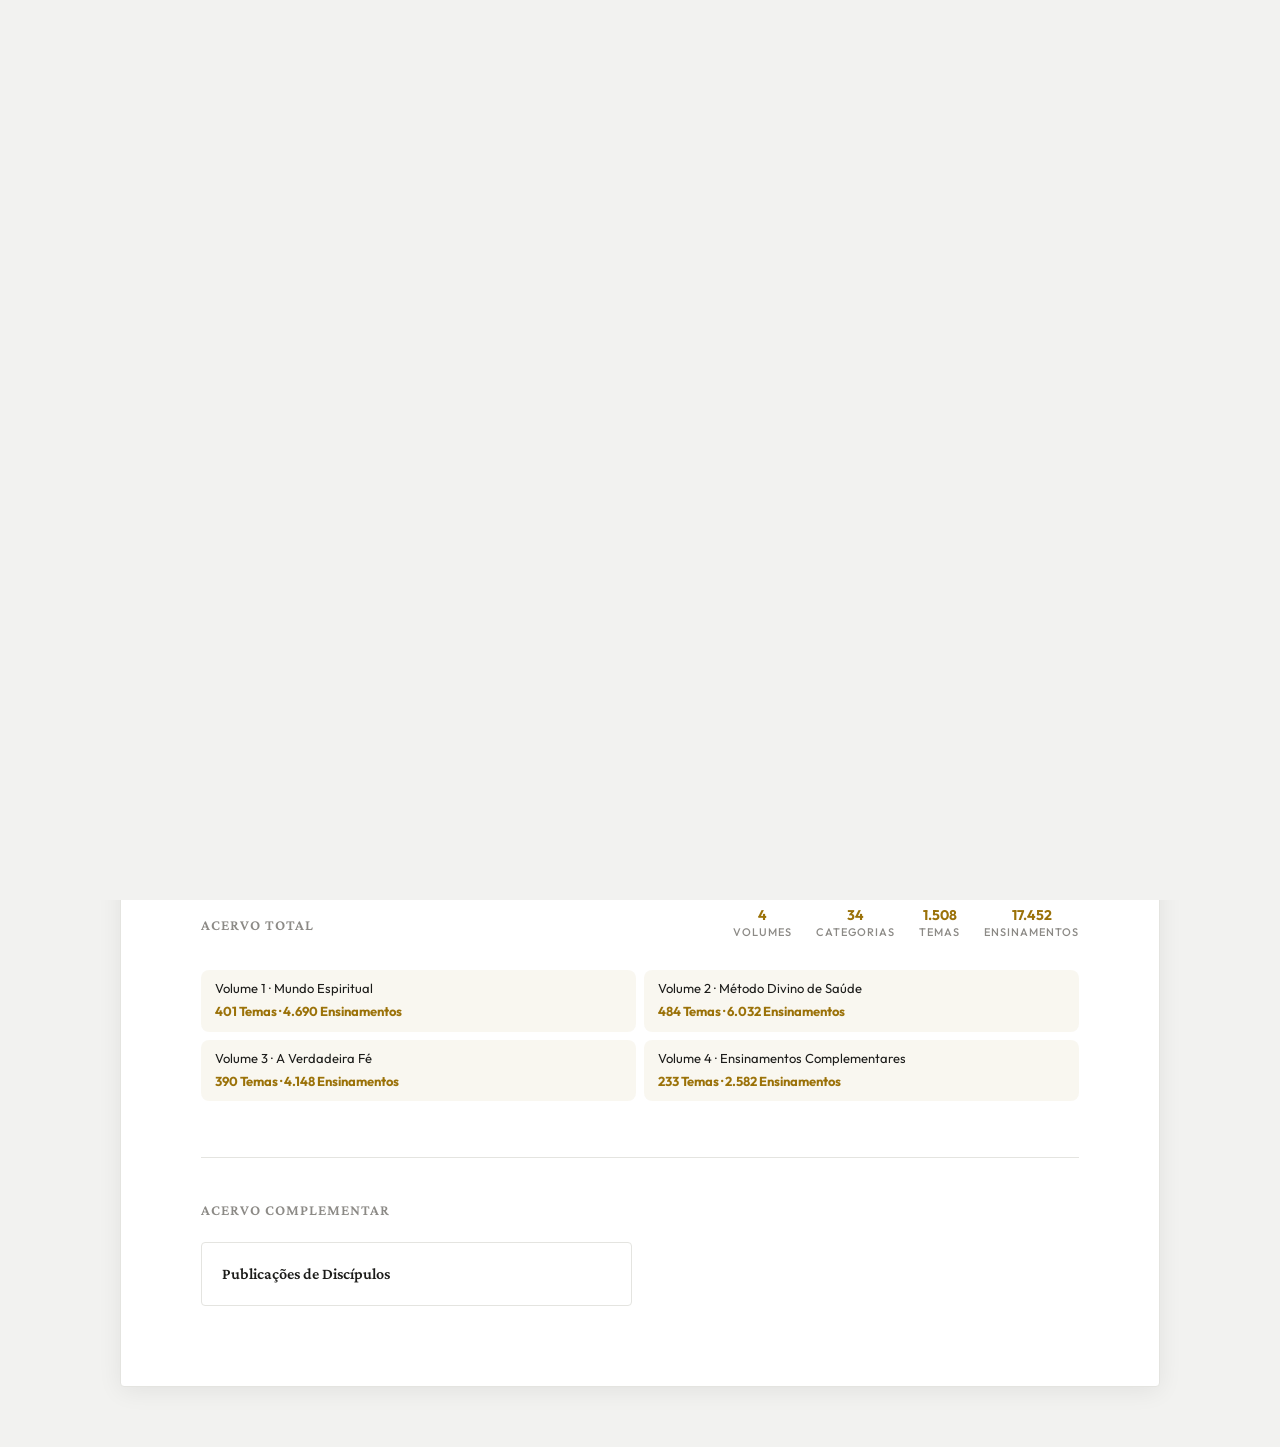
==== commit b304e35a: "feat: implement modular CSS architecture, analytics database integration, and search modal functiona" ====
--- a/index.html
+++ b/index.html
@@ -2,7 +2,7 @@
 <html lang="pt-BR">
 
 <head>
-    <script>(function(){var m=localStorage.getItem('site_mode')||'light';var t=localStorage.getItem('theme')||'light';var d=document.documentElement;d.setAttribute('data-mode',m);d.setAttribute('data-theme',t);var c={'dark:light':'#1A1A1A','dark:quiet':'#2D2D2F','dark:paper':'#2A2824','dark:bold':'#000','dark:calm':'#3B3326','dark:focus':'#000','light:light':'#F8F9F5','light:quiet':'#404043','light:paper':'#EFE8D6','light:bold':'#FFF','light:calm':'#DFCDAE','light:focus':'#FFF'};var bg=c[m+':'+t]||(m==='dark'?'#121212':'#F8F9F5');d.style.backgroundColor=bg})();</script>
+    <script>(function(){var m=localStorage.getItem('site_mode')||'light';var t=localStorage.getItem('theme')||'light';var d=document.documentElement;d.setAttribute('data-mode',m);d.setAttribute('data-theme',t);var c={'dark:light':'#1A1A1A','dark:quiet':'#2D2D2F','dark:paper':'#2A2824','dark:bold':'#000','dark:calm':'#3B3326','dark:focus':'#000','light:light':'#F2F2F0','light:quiet':'#404043','light:paper':'#EFE8D6','light:bold':'#FFF','light:calm':'#DFCDAE','light:focus':'#FFF'};var bg=c[m+':'+t]||(m==='dark'?'#121212':'#F2F2F0');d.style.backgroundColor=bg})();</script>
     <meta charset="UTF-8">
     <title>Ensinamentos - Caminho da Felicidade</title>
     <meta name="viewport" content="width=device-width, initial-scale=1.0">
@@ -10,7 +10,7 @@
     <link rel="preconnect" href="https://fonts.gstatic.com" crossorigin>
     <link rel="stylesheet"
         href="https://fonts.googleapis.com/css2?family=Outfit:wght@300;400;500;600&family=Crimson+Pro:ital,wght@0,400;0,600;0,700;1,400;1,600&family=Noto+Serif+JP:wght@400;700&display=swap">
-    <link rel="stylesheet" href="css/styles.min.css?v=17">
+    <link rel="stylesheet" href="css/styles.min.css?v=32">
     <link rel="icon" href="favicon.svg" type="image/svg+xml">
 
     <!-- SEO -->
@@ -63,16 +63,6 @@
             <a href="mioshiec4/index.html" data-tooltip="Ensinamentos Complementares"><span>Vol 4</span></a>
 
         </div>
-        <div class="controls">
-            <button class="btn-zen" onclick="openRandomTeaching()" title="Ensinamento aleatório">🎲</button>
-            <button class="btn-zen" onclick="window.location.href='destaques.html'" title="Caderno de Estudos (Destaques)">📓</button>
-            <button class="btn-zen" onclick="openHistory()" title="Histórico de Navegação">🕒</button>
-            <button class="btn-zen" onclick="openFavorites()" title="Salvos">⭐</button>
-            <button class="btn-zen" id="searchBtnHeader" onclick="openSearch()" title="Buscar (Ctrl+K)">🔍</button>
-            <script>if (localStorage.getItem('mioshie_auth') === 'limited') { var btn = document.getElementById('searchBtnHeader'); if (btn) btn.style.display = 'none'; }</script>
-            <button class="btn-zen" id="lang-toggle" onclick="toggleLanguage()" title="Mudar idioma">日本語</button>
-            <button class="btn-zen" onclick="toggleTheme()" title="Themes & Settings">☯</button>
-        </div>
     </header>
     <main class="main" id="main-content">
         <div class="content-wrapper">
@@ -90,9 +80,8 @@
                         <span class="lang-ja" style="display:none">明主様の御教えをテーマ別にまとめた日本語とポルトガル語の御教えカレッジです。</span>
                     </p>
                     <div style="text-align:center; margin-bottom:48px;">
-                        <button class="btn-random-hero" onclick="openRandomTeaching()">
-                            <svg width="18" height="18" viewBox="0 0 24 24" fill="none" stroke="currentColor" stroke-width="2" stroke-linecap="round" stroke-linejoin="round"><rect x="2" y="2" width="20" height="20" rx="3"/><circle cx="8" cy="8" r="1.5" fill="currentColor"/><circle cx="16" cy="8" r="1.5" fill="currentColor"/><circle cx="8" cy="16" r="1.5" fill="currentColor"/><circle cx="16" cy="16" r="1.5" fill="currentColor"/><circle cx="12" cy="12" r="1.5" fill="currentColor"/></svg>
-                            <span class="lang-pt">Ensino Aleatório</span>
+                        <button class="btn-random-hero" onclick="openRandomTeaching(event)">
+                            <span class="lang-pt">Luz do Momento</span>
                             <span class="lang-ja" style="display:none">ランダム御教え</span>
                         </button>
                     </div>
@@ -109,9 +98,9 @@
                                     fundamentais.</span>
                                 <span class="lang-ja" style="display:none">霊界と根本義に関する御教え集。</span>
                             </div>
-                            <button class="vol-random-btn" onclick="event.preventDefault(); event.stopPropagation(); openRandomFromVolume('mioshiec1')" title="Ensino aleatório do Volume 1">
-                                <svg width="18" height="18" viewBox="0 0 24 24" fill="none" stroke="currentColor" stroke-width="2" stroke-linecap="round" stroke-linejoin="round">
-                                    <rect x="2" y="2" width="20" height="20" rx="3"/><circle cx="8" cy="8" r="1.5" fill="currentColor"/><circle cx="16" cy="8" r="1.5" fill="currentColor"/><circle cx="8" cy="16" r="1.5" fill="currentColor"/><circle cx="16" cy="16" r="1.5" fill="currentColor"/><circle cx="12" cy="12" r="1.5" fill="currentColor"/>
+                            <button class="vol-random-btn" onclick="event.preventDefault(); event.stopPropagation(); openRandomFromVolume('mioshiec1', event)" title="Ensino aleatório do Volume 1">
+                                <svg width="18" height="18" viewBox="0 0 24 24" fill="none" stroke="currentColor" stroke-width="2" stroke-linecap="round" stroke-linejoin="round">
+                                    <path d="M12 3l1.9 5.8a2 2 0 0 0 1.3 1.3L21 12l-5.8 1.9a2 2 0 0 0-1.3 1.3L12 21l-1.9-5.8a2 2 0 0 0-1.3-1.3L3 12l5.8-1.9a2 2 0 0 0 1.3-1.3L12 3z"/>
                                 </svg>
                             </button>
                         </a>
@@ -127,9 +116,9 @@
                                     natureza.</span>
                                 <span class="lang-ja" style="display:none">浄霊、健康法、自然農法の御教え。</span>
                             </div>
-                            <button class="vol-random-btn" onclick="event.preventDefault(); event.stopPropagation(); openRandomFromVolume('mioshiec2')" title="Ensino aleatório do Volume 2">
-                                <svg width="18" height="18" viewBox="0 0 24 24" fill="none" stroke="currentColor" stroke-width="2" stroke-linecap="round" stroke-linejoin="round">
-                                    <rect x="2" y="2" width="20" height="20" rx="3"/><circle cx="8" cy="8" r="1.5" fill="currentColor"/><circle cx="16" cy="8" r="1.5" fill="currentColor"/><circle cx="8" cy="16" r="1.5" fill="currentColor"/><circle cx="16" cy="16" r="1.5" fill="currentColor"/><circle cx="12" cy="12" r="1.5" fill="currentColor"/>
+                            <button class="vol-random-btn" onclick="event.preventDefault(); event.stopPropagation(); openRandomFromVolume('mioshiec2', event)" title="Ensino aleatório do Volume 2">
+                                <svg width="18" height="18" viewBox="0 0 24 24" fill="none" stroke="currentColor" stroke-width="2" stroke-linecap="round" stroke-linejoin="round">
+                                    <path d="M12 3l1.9 5.8a2 2 0 0 0 1.3 1.3L21 12l-5.8 1.9a2 2 0 0 0-1.3 1.3L12 21l-1.9-5.8a2 2 0 0 0-1.3-1.3L3 12l5.8-1.9a2 2 0 0 0 1.3-1.3L12 3z"/>
                                 </svg>
                             </button>
                         </a>
@@ -145,9 +134,9 @@
                                     fé.</span>
                                 <span class="lang-ja" style="display:none">第三巻：信仰の実践 e 向上に関する御教え集。</span>
                             </div>
-                            <button class="vol-random-btn" onclick="event.preventDefault(); event.stopPropagation(); openRandomFromVolume('mioshiec3')" title="Ensino aleatório do Volume 3">
-                                <svg width="18" height="18" viewBox="0 0 24 24" fill="none" stroke="currentColor" stroke-width="2" stroke-linecap="round" stroke-linejoin="round">
-                                    <rect x="2" y="2" width="20" height="20" rx="3"/><circle cx="8" cy="8" r="1.5" fill="currentColor"/><circle cx="16" cy="8" r="1.5" fill="currentColor"/><circle cx="8" cy="16" r="1.5" fill="currentColor"/><circle cx="16" cy="16" r="1.5" fill="currentColor"/><circle cx="12" cy="12" r="1.5" fill="currentColor"/>
+                            <button class="vol-random-btn" onclick="event.preventDefault(); event.stopPropagation(); openRandomFromVolume('mioshiec3', event)" title="Ensino aleatório do Volume 3">
+                                <svg width="18" height="18" viewBox="0 0 24 24" fill="none" stroke="currentColor" stroke-width="2" stroke-linecap="round" stroke-linejoin="round">
+                                    <path d="M12 3l1.9 5.8a2 2 0 0 0 1.3 1.3L21 12l-5.8 1.9a2 2 0 0 0-1.3 1.3L12 21l-1.9-5.8a2 2 0 0 0-1.3-1.3L3 12l5.8-1.9a2 2 0 0 0 1.3-1.3L12 3z"/>
                                 </svg>
                             </button>
                         </a>
@@ -163,9 +152,9 @@
                                     divina.</span>
                                 <span class="lang-ja" style="display:none">第四巻：補足の御教えと様々なテーマ。</span>
                             </div>
-                            <button class="vol-random-btn" onclick="event.preventDefault(); event.stopPropagation(); openRandomFromVolume('mioshiec4')" title="Ensino aleatório do Volume 4">
-                                <svg width="18" height="18" viewBox="0 0 24 24" fill="none" stroke="currentColor" stroke-width="2" stroke-linecap="round" stroke-linejoin="round">
-                                    <rect x="2" y="2" width="20" height="20" rx="3"/><circle cx="8" cy="8" r="1.5" fill="currentColor"/><circle cx="16" cy="8" r="1.5" fill="currentColor"/><circle cx="8" cy="16" r="1.5" fill="currentColor"/><circle cx="16" cy="16" r="1.5" fill="currentColor"/><circle cx="12" cy="12" r="1.5" fill="currentColor"/>
+                            <button class="vol-random-btn" onclick="event.preventDefault(); event.stopPropagation(); openRandomFromVolume('mioshiec4', event)" title="Ensino aleatório do Volume 4">
+                                <svg width="18" height="18" viewBox="0 0 24 24" fill="none" stroke="currentColor" stroke-width="2" stroke-linecap="round" stroke-linejoin="round">
+                                    <path d="M12 3l1.9 5.8a2 2 0 0 0 1.3 1.3L21 12l-5.8 1.9a2 2 0 0 0-1.3 1.3L12 21l-1.9-5.8a2 2 0 0 0-1.3-1.3L3 12l5.8-1.9a2 2 0 0 0 1.3-1.3L12 3z"/>
                                 </svg>
                             </button>
                         </a>
@@ -248,6 +237,24 @@
                             </div>
                         </div>
                     </div>
+
+                    <!-- ─── Publicações de Discípulos ─────────────────────── -->
+                    <section class="disciples-home-section">
+                        <div class="stats-header disciples-home-header">
+                            <span class="stats-title">
+                                <span class="lang-pt">Acervo Complementar</span>
+                                <span class="lang-ja" style="display:none">関連書籍</span>
+                            </span>
+                        </div>
+                        <div class="disciples-home-grid">
+                            <a href="reader.html?pub=disciples" class="topic-card">
+                                <div class="topic-card__title">
+                                    <span class="lang-pt">Publicações de Discípulos</span>
+                                    <span class="lang-ja" style="display:none">弟子の著作</span>
+                                </div>
+                            </a>
+                        </div>
+                    </section>
                 </div>
 
 
@@ -272,7 +279,7 @@
     <script type="module" src="js/login.js?v=5"></script>
     <script src="js/access.js?v=5"></script>
     <script src="js/modals.js?v=1"></script>
-    <script src="js/highlights.js?v=1" defer></script>
+    <script src="js/highlights.js?v=3" defer></script>
     <script>
         document.addEventListener('DOMContentLoaded', () => { buildSearchModal(); buildHistoryModal(); buildFavoritesModal(); buildHighlightsModal(); initSmartHome(); if (typeof revealPage === 'function') revealPage(); });
     </script>
--- a/css/styles.min.css
+++ b/css/styles.min.css
@@ -1 +1 @@
-.skip-link{background:var(--accent);border-radius:0 0 var(--radius) 0;color:#fff;font-family:var(--font-ui);font-size:.95rem;font-weight:600;left:0;padding:12px 24px;position:absolute;text-decoration:none;top:-100%;z-index:100000}.skip-link:focus{top:0}:root{--font-ui:"Outfit","Noto Sans JP",-apple-system,BlinkMacSystemFont,"Segoe UI",Roboto,sans-serif;--font-serif:"Crimson Pro","Noto Serif JP","Georgia","Times New Roman",serif;--font-sans:"Outfit","Noto Sans JP",-apple-system,BlinkMacSystemFont,"Segoe UI",Roboto,sans-serif;--bg-color:#f8f9f5;--surface:#fff;--surface-rgb:255,255,255;--text-main:#1c1c1e;--text-muted:#6e6e73;--accent:#b8860b;--accent-soft:rgba(184,134,11,.1);--border:#e5e5e0;--shadow-premium:0 20px 50px rgba(0,0,0,.05);--shadow-sm:0 4px 12px rgba(0,0,0,.02);--max-width-content:1024px;--container-width:1040px;--nav-height:60px;--radius:16px;--ease:cubic-bezier(0.4,0,0.2,1);--reader-font-size:21px;--reader-line-height:1.75;--reader-letter-spacing:normal;--reader-word-spacing:normal;--reader-margins:0px;--reader-text-align:left;--reader-font-weight-override:inherit}[data-theme=dark]{--bg-color:#000;--surface:#111;--surface-rgb:17,17,17;--text-main:#f0f0f0;--text-muted:#888;--accent:#d4af37;--border:#222}[data-theme=quiet]{--bg-color:#404043;--surface:#525255;--surface-rgb:82,82,85;--text-main:#f8f8f8;--text-muted:#d0d0d0;--accent:#d4af37;--border:#636366}[data-theme=paper]{--bg-color:#efe8d6;--surface:#f4eedf;--surface-rgb:244,238,223;--text-main:#1e1d1a;--text-muted:#504e47;--accent:#b8860b;--border:#dbcdba}[data-theme=bold]{--bg-color:#fff;--surface:#fff;--surface-rgb:255,255,255;--text-main:#000;--text-muted:#444;--accent:#000;--border:#ccc}[data-theme=bold] .plain-text,[data-theme=bold] .topic-content,[data-theme=bold] body{font-weight:700!important;letter-spacing:-.01em}[data-theme=bold] .topic-title-large,[data-theme=bold] b,[data-theme=bold] h1,[data-theme=bold] h2,[data-theme=bold] h3{font-weight:900!important}[data-theme=calm]{--bg-color:#dfcdae;--surface:#eaddc8;--surface-rgb:234,221,200;--text-main:#4a3a2a;--text-muted:#5a4a38;--accent:#8b5a2b;--border:#c8b098}[data-theme=focus]{--bg-color:#fff;--surface:#fff;--surface-rgb:255,255,255;--text-main:#000;--text-muted:#666;--accent:#000;--border:#e5e5e0;--font-serif:var(--font-sans)}[data-mode=dark]{--bg-color:#121212;--surface:#1e1e1e;--surface-rgb:30,30,30;--text-main:#e0e0e0;--text-muted:#888;--accent:#b8860b;--border:#333}[data-mode=dark][data-theme=light],[data-mode=dark][data-theme=original]{--bg-color:#1a1a1a;--surface:#242424;--surface-rgb:36,36,36;--text-main:#d4d4d4;--text-muted:#8e8e93;--accent:#d4af37;--border:#3a3a3c}[data-mode=dark][data-theme=quiet]{--bg-color:#2d2d2f;--surface:#38383a;--surface-rgb:56,56,58;--text-main:#c8c8c8;--text-muted:#999;--accent:#d4af37;--border:#4a4a4c}[data-mode=dark][data-theme=paper]{--bg-color:#2a2824;--surface:#36332e;--surface-rgb:54,51,46;--text-main:#c0b9a8;--text-muted:#8f8877;--accent:#d4af37;--border:#4a463f}[data-mode=dark][data-theme=bold]{--bg-color:#000;--surface:#151515;--surface-rgb:21,21,21;--text-main:#fff;--text-muted:#aaa;--accent:#fff;--border:#333}[data-mode=dark][data-theme=calm]{--bg-color:#3b3326;--surface:#4a4032;--surface-rgb:74,64,50;--text-main:#d4c4b0;--text-muted:#9a8a7a;--accent:#d4af37;--border:#5a4e3e}[data-mode=dark][data-theme=focus]{--bg-color:#000;--surface:#0a0a0a;--surface-rgb:10,10,10;--text-main:#bebebe;--text-muted:#888;--accent:#8a8a8c;--border:#1a1a1a;--font-serif:var(--font-sans)}*,:after,:before{box-sizing:border-box;margin:0;padding:0}html{scroll-behavior:smooth;scroll-padding-top:calc(var(--nav-height) + 24px)}body,html{overflow-x:hidden;width:100%}body{background:var(--bg-color);color:var(--text-main);font-family:var(--font-ui);font-size:16px;line-height:1.6;-webkit-font-smoothing:antialiased;position:relative;transition:background .5s var(--ease),color .5s var(--ease)}.header{backdrop-filter:saturate(180%) blur(20px);-webkit-backdrop-filter:saturate(180%) blur(20px);background:var(--surface-80);border-bottom:1px solid var(--border);display:-webkit-box;display:-webkit-flex;height:60px;left:0;position:fixed;top:0;width:100%;-webkit-box-pack:justify;-webkit-justify-content:space-between;justify-content:space-between;-webkit-box-align:center;-webkit-align-items:center;-webkit-column-gap:16px;column-gap:16px;gap:16px;padding:0 16px;-webkit-transform:translateZ(0);transform:translateZ(0);z-index:2000}.header,.header__actions{align-items:center;display:flex}.header__actions{flex-shrink:0;gap:4px}.header__logo{align-items:center;border-radius:8px;color:var(--text-main);display:flex;flex:1;font-size:1.05rem;font-weight:700;gap:8px;letter-spacing:-.02em;text-decoration:none;white-space:nowrap}.header__logo:focus-visible{outline:2px solid var(--accent);outline-offset:4px}.logo-circle{align-items:center;border:1.5px solid var(--accent);border-radius:50%;display:flex;height:28px;justify-content:center;width:28px}.logo-dot{background-color:var(--accent);border-radius:50%;height:8px;width:8px}.header__nav{display:none}.header__nav a{align-items:center;color:var(--text-muted);display:inline-flex;font-size:13px;font-weight:500;height:100%;letter-spacing:.5px;position:relative;text-decoration:none;transition:all .3s var(--ease)}.header__nav a span{padding:4px 0;position:relative}.header__nav a span:after{background:var(--accent);bottom:0;content:"";height:1.5px;left:0;position:absolute;transition:width .3s var(--ease);width:0}.header__nav a:hover{color:var(--text-main)}.header__nav a:hover span:after,.main{width:100%}.main{box-sizing:border-box;display:flex;justify-content:center;min-height:calc(100vh - var(--nav-height));padding:60px 40px}.content-wrapper{display:grid;gap:40px;grid-template-columns:1fr;max-width:var(--container-width);width:100%}.glass-pane{animation:fadeIn .8s var(--ease);background:var(--surface);border:1px solid var(--border);border-radius:var(--radius);box-shadow:var(--shadow-premium);padding:80px}#login-overlay{align-items:center;backdrop-filter:blur(40px);background:var(--bg-color);display:flex;height:100vh;justify-content:center;left:0;position:fixed;top:0;width:100vw;z-index:5000}.login-card{background:var(--surface);border:1px solid var(--border);border-radius:var(--radius);box-shadow:var(--shadow-premium);max-width:400px;padding:48px;text-align:center;width:90%}.login-card h2{font-family:var(--font-serif);margin-bottom:24px}.login-input{background:var(--bg-color);border:1px solid var(--border);border-radius:8px;color:var(--text-main);font-size:1rem;margin-bottom:16px;padding:12px 16px;text-align:center;width:100%}.login-button{background:var(--accent);border:none;border-radius:8px;color:#fff;cursor:pointer;font-weight:600;padding:12px;transition:opacity .2s;width:100%}.login-button:hover{opacity:.9}.index-title{color:var(--text-main);font-family:var(--font-serif);font-size:clamp(22px,6vw,42px);margin-bottom:56px;overflow-wrap:break-word;text-align:center;word-wrap:break-word;max-width:100%;padding:0 10px}.mobile-br{display:none}.section-label{color:var(--accent);display:block;font-size:12px;font-weight:600;letter-spacing:2px;margin-bottom:24px;text-align:center;text-transform:uppercase}.topic-list{display:grid;gap:16px}.topic-card{align-items:center;background:var(--card-bg);border:1px solid var(--border);border-radius:var(--radius);display:flex;gap:12px;min-height:64px;padding:16px 20px;text-decoration:none;transition:all .3s ease}.topic-card:hover{background:var(--accent-soft);border-color:var(--accent);box-shadow:var(--shadow-sm)}.topic-card:focus-visible{background:var(--accent-soft);border-color:var(--accent);outline:2px solid var(--accent);outline-offset:2px}.topic-card__icon{align-items:center;background:var(--accent-light);border-radius:50%;color:var(--accent);display:flex;font-family:var(--font-ui);font-size:13px;font-weight:700;height:28px;justify-content:center;min-width:28px;width:28px}.topic-card__title{color:var(--text-main);flex:1;font-family:var(--font-serif);font-size:16px;font-weight:600;line-height:1.4;min-width:0;word-wrap:break-word;overflow-wrap:break-word}.section-header{color:var(--text-main);font-size:22px;margin:40px 0 16px}.section-header,h2.section-header{border-bottom:2px solid var(--accent-soft);display:block;font-family:var(--font-serif);font-weight:700;padding-bottom:8px}h2.section-header{color:var(--accent);font-size:1.5rem;margin:32px 0 16px}.plain-text{color:var(--text-muted);font-size:15px;line-height:1.5;margin-bottom:8px;margin-top:12px}.group-spacer{height:32px;width:100%}.volume-stats-footer{border-top:1px solid var(--border);margin-top:56px;padding-top:40px}.stats-header{align-items:center;display:flex;flex-wrap:wrap;gap:12px;justify-content:space-between;margin-bottom:28px}.stats-title{color:var(--text-muted);font-family:var(--font-serif);font-size:15px;font-weight:600;letter-spacing:1px;text-transform:uppercase}.stats-totals{display:flex;gap:24px}.stats-total-item{align-items:center;display:flex;flex-direction:column;gap:2px}.stats-total-number{color:var(--accent);font-family:var(--font-ui);font-size:14px;font-weight:700;line-height:1}.stats-total-label{color:var(--text-muted);font-size:11px;font-weight:500;letter-spacing:1px;text-transform:uppercase}.stats-grid{display:grid;gap:8px;grid-template-columns:repeat(auto-fill,minmax(300px,1fr))}.stat-row{align-items:flex-start;background:var(--accent-soft);border-radius:8px;display:flex;flex-direction:column;gap:4px;padding:10px 14px;transition:background .2s ease}.stat-row:hover{background:rgba(184,134,11,.15)}.stat-section-name{color:var(--text-main);font-size:13px;font-weight:400;line-height:1.3}.stat-section-count{color:var(--accent);font-family:var(--font-ui);font-size:13px;font-weight:700}.vol-random-btn{align-items:center;background:var(--surface);border:1px solid var(--border);border-radius:10px;bottom:20px;color:var(--text-muted);cursor:pointer;display:flex;height:34px;justify-content:center;opacity:0;position:absolute;right:20px;transform:scale(.9);transition:opacity .2s var(--ease),transform .2s var(--ease),border-color .2s,color .2s,background .2s;width:34px}.topic-card:hover .vol-random-btn{opacity:1;transform:scale(1)}.vol-random-btn:hover{background:var(--accent-soft);border-color:var(--accent);color:var(--accent);transform:scale(1.08)}.topic-card{position:relative}@media (max-width:600px){.stats-grid{grid-template-columns:1fr}.stats-totals{gap:16px}}#readerContainer{margin:0 auto;max-width:var(--max-width-content);overflow-wrap:anywhere;overflow-x:hidden;word-break:break-word}#readerContainer.comparison-active{max-width:1400px}#readerContainer.comparison-active mark.user-highlight{background:none!important;border:none!important;cursor:default!important;margin:0!important;padding:0!important}.comparison-labels{background:var(--bg-color);border-bottom:2px solid var(--border);display:grid;gap:0 24px;grid-template-columns:1fr 1fr;margin-bottom:8px;padding:8px 0;position:sticky;top:var(--nav-height,60px);z-index:5}.comparison-labels span{color:var(--text-muted);font-size:.75rem;font-weight:600;letter-spacing:1px;text-transform:uppercase}.comparison-grid{display:grid;gap:0 32px;grid-template-columns:1fr 1fr}.comparison-row{display:contents}.comparison-interleaved{display:none}.comparison-cell{border-bottom:1px solid var(--border);font-family:var(--font-serif);font-size:var(--reader-font-size,18px);line-height:var(--reader-line-height,1.6);padding:12px 0}.comparison-cell p{margin:0 0 .5em}.comparison-cell p:last-child{margin-bottom:0}.comparison-cell.ja{border-right:1px solid var(--border);padding-right:32px}@media (max-width:767px){#readerContainer.comparison-active{max-width:100%}.comparison-grid,.comparison-labels{display:none}.comparison-interleaved{display:block}.comparison-pair{margin-bottom:20px}.comparison-cell{border-bottom:none;padding:0}.comparison-cell.ja{background:var(--accent-soft,rgba(0,0,0,.04));border-radius:12px;border-right:none;font-size:.92em;margin-bottom:6px;padding:12px 16px}.comparison-cell.pt{border-bottom:1px solid var(--border);padding:4px 0 16px}}.reader-container{font-size:var(--reader-font-size);padding-left:var(--reader-margins);padding-right:var(--reader-margins)}.breadcrumbs{color:var(--text-muted);display:flex;font-size:12px;gap:8px;letter-spacing:1px;margin-bottom:48px;text-transform:uppercase}.breadcrumbs span{color:var(--border)}.breadcrumbs a{color:inherit;text-decoration:none;transition:color .2s}.breadcrumbs a:hover{color:var(--accent)}.topic-header{margin-bottom:64px;text-align:center}.topic-header *{color:inherit}.topic-title-large{color:var(--text-main)!important;font-family:var(--font-serif);font-size:calc(var(--reader-font-size)*2);font-weight:700;line-height:1.2;margin-bottom:16px}.topic-meta{color:var(--text-muted);font-size:14px;letter-spacing:.5px}.topic-content{color:var(--text-main);font-family:var(--font-serif);font-size:var(--reader-font-size);font-weight:var(--reader-font-weight-override,400);letter-spacing:var(--reader-letter-spacing);line-height:var(--reader-line-height);overflow-wrap:anywhere;text-align:var(--reader-text-align);word-break:break-word;word-spacing:var(--reader-word-spacing)}.topic-content b{font-weight:700}.topic-content br{line-height:.5em}.topic-content p{margin-bottom:1em}.topic-content p:last-child{margin-bottom:0}.loading-progress{background:var(--border);border-radius:2px;display:none;height:4px;margin:16px 0;overflow:hidden;width:100%}.loading-progress-bar{background:var(--accent);height:100%;transition:width .3s ease;width:0}.controls{display:none}.btn-zen{align-items:center;background:transparent;border:1px solid var(--border);border-radius:24px;color:var(--accent);cursor:pointer;display:flex;font-family:var(--font-sans);gap:8px;overflow:hidden;padding:8px 16px;position:relative;text-align:left;text-overflow:ellipsis;white-space:nowrap}.btn-zen:hover{background:rgba(184,134,11,.05);border-color:var(--accent)}.btn-zen:focus-visible{background:rgba(184,134,11,.05);border-color:var(--accent);outline:2px solid var(--accent);outline-offset:2px}.btn-zen option{background:var(--surface);color:var(--text-main)}.btn-zen.active{background:var(--text-main);border-color:var(--text-main);color:var(--surface)}.btn-random-hero{align-items:center;background:transparent;border:1.5px solid var(--accent);border-radius:40px;color:var(--accent);cursor:pointer;display:inline-flex;font-family:var(--font-ui);font-size:1rem;font-weight:500;gap:10px;letter-spacing:.01em;padding:13px 32px;transition:background .25s var(--ease),box-shadow .25s var(--ease),transform .2s var(--ease)}.btn-random-hero:hover{background:var(--accent-soft);box-shadow:0 6px 24px rgba(184,134,11,.18);transform:translateY(-2px)}.btn-random-hero:active{box-shadow:none;transform:translateY(0)}.btn-random-hero:focus-visible{outline:2px solid var(--accent);outline-offset:3px}.btn-random-hero svg{flex-shrink:0;opacity:.85}.search-modal-overlay{align-items:flex-start;backdrop-filter:blur(4px);-webkit-backdrop-filter:blur(4px);background:rgba(0,0,0,.6);bottom:0;display:flex;justify-content:center;left:0;opacity:0;padding-top:10vh;position:fixed;right:0;top:0;transition:opacity .3s ease,visibility .3s ease;visibility:hidden;z-index:99999}.search-modal-overlay.active{opacity:1;visibility:visible}.search-modal{background:var(--surface);border-radius:var(--radius);box-shadow:var(--shadow-premium);display:flex;flex-direction:column;max-height:80vh;max-width:680px;overflow:hidden;position:relative;transform:translateY(-20px);transition:transform .3s var(--ease);width:100%}.modal-close-btn,.search-close{border-radius:50%;color:var(--text-muted);font-size:22px;height:36px;line-height:1;position:absolute;right:12px;top:12px;transition:all .2s var(--ease);width:36px;z-index:10}.mobile-fav-btn,.mobile-search-btn,.modal-close-btn,.search-close{align-items:center;background:transparent;border:none;cursor:pointer;display:flex;justify-content:center}.mobile-fav-btn,.mobile-search-btn{color:var(--text-main);padding:8px;transition:opacity .2s var(--ease)}.mobile-fav-btn:active,.mobile-search-btn:active{opacity:.6}.mobile-fav-btn#mobileFavoriteBtn.active{color:var(--accent)}.modal-close-btn:hover,.search-close:hover{background:var(--accent-soft);color:var(--accent)}.search-modal-overlay.active .search-modal{transform:translateY(0)}.search-header{border-bottom:1px solid var(--border);display:flex;flex-direction:column;gap:16px;padding:16px 48px 16px 24px}.search-input-row{width:100%}.search-filters,.search-input-row{align-items:center;display:flex;gap:16px}.search-filters{color:var(--text-muted);font-family:var(--font-ui);font-size:.95rem}.filter-label{align-items:center;cursor:pointer;display:flex;gap:6px;transition:color .2s}.filter-label:hover{color:var(--text-main)}.filter-label input[type=radio]{accent-color:var(--accent);cursor:pointer}.search-input{background:transparent;border:none;color:var(--text-main);flex:1;font-family:var(--font-ui);font-size:1.2rem;outline:none}.search-input::placeholder{color:var(--text-muted)}#searchClear{background:transparent;border:1px solid var(--border);border-radius:20px;color:var(--accent);cursor:pointer;flex-shrink:0;font-family:var(--font-ui);font-size:.9rem;padding:4px 12px;transition:all .2s;white-space:nowrap}#searchClear:hover{background:var(--accent-soft);border-color:var(--accent)}#historyClearAll:hover{background:var(--accent);color:#fff}.search-results{flex:1;list-style:none;margin:0;overflow-y:auto;padding:0}.search-result-item{border-bottom:1px solid var(--border);color:inherit;display:block;padding:16px 24px;text-decoration:none;transition:background .2s}.search-result-item:hover{background:rgba(184,134,11,.05)}.search-result-item.is-focused,.search-result-item:focus-visible{background:rgba(184,134,11,.08);outline:2px solid var(--accent);outline-offset:-2px}.search-count{color:var(--text-muted);font-family:var(--font-ui);font-size:.82rem;min-height:1.2em;padding:6px 24px 0}.search-result-title{color:var(--accent);font-family:var(--font-serif);font-size:1.1rem;font-weight:600;margin-bottom:4px}.search-result-context{color:var(--text-muted);display:-webkit-box;font-size:.9rem;-webkit-line-clamp:2;line-clamp:2;line-height:1.5;-webkit-box-orient:vertical;overflow:hidden}.search-empty,.search-loading{color:var(--text-muted);font-style:italic;padding:32px;text-align:center}.search-load-more{border-top:1px solid var(--border);margin-top:8px;padding:16px;text-align:center}.btn-load-more{background:var(--accent-soft);border:1px solid var(--accent);border-radius:8px;color:var(--accent);cursor:pointer;font-family:var(--font-ui);font-size:.9rem;font-weight:500;padding:8px 20px;transition:all .2s ease}.btn-load-more:hover{background:var(--accent);color:#fff}.load-more-hint{color:var(--text-muted);display:block;font-size:.8rem;margin-top:4px}@media (max-width:767px){.search-header{gap:12px;padding:16px 16px 12px}.search-input-row{gap:10px}.search-input{font-size:1rem;padding:8px 0}.search-filters{flex-wrap:wrap;font-size:.85rem;gap:12px}#searchClear{font-size:.8rem;padding:3px 10px}.search-result-item{padding:14px 16px}.search-result-title{font-size:1rem}.search-result-context{font-size:.85rem}.search-count{font-size:.78rem;padding:4px 16px 0}.modal-close-btn,.search-close{height:32px;right:8px;top:8px;width:32px}.search-ghost{font-size:1rem}}@media (max-width:375px){.search-header{gap:10px;padding:14px 12px 10px}.search-input-row{gap:8px}.search-filters{font-size:.8rem;gap:8px}.search-input{font-size:.95rem}}@keyframes search-spin{to{transform:rotate(1turn)}}.search-spinner{animation:search-spin .7s linear infinite;border:2px solid var(--border);border-radius:50%;border-top-color:var(--accent);display:inline-block;flex-shrink:0;height:14px;margin-right:8px;vertical-align:middle;width:14px}.search-header{position:relative}.search-input-wrapper{flex:1;position:relative}#searchInput{width:100%}.search-ghost{bottom:0;color:var(--text-muted);display:none;font-family:var(--font-ui);font-size:1.2rem;left:0;opacity:.4;padding:0;pointer-events:none;position:absolute;right:0;top:0;white-space:pre}.search-ghost.active{display:block}mark.search-highlight{border-radius:0;box-shadow:none;color:inherit;padding:0;text-decoration:underline;text-decoration-color:var(--accent);text-underline-offset:2px}[data-theme=dark] mark.search-highlight,mark.search-highlight{background-color:transparent}.related-teachings-bar{border-bottom:1px solid var(--border);display:none;padding:12px 16px}.btn-open-pub{align-items:center;background:var(--accent-soft);border:1px solid var(--accent);border-radius:12px;color:var(--accent);cursor:pointer;display:inline-flex;font-family:var(--font-ui);font-size:.85rem;font-weight:600;gap:8px;padding:10px 18px;transition:all .2s}.btn-open-pub:hover{background:var(--accent);color:#fff}@media (max-width:767px){.related-teachings-bar{display:block}body.reader-search-mode .controls,body.reader-search-mode .header__logo,body.reader-search-mode .header__nav{display:none!important}body.reader-search-mode .header{justify-content:center}body.reader-search-mode .breadcrumbs{display:none}}[data-tooltip]{position:relative}[data-tooltip]:before{background:#2c2c2c;border:1px solid hsla(0,0%,100%,.1);border-radius:8px;box-shadow:0 4px 25px rgba(0,0,0,.4);color:#fff;content:attr(data-tooltip);font-size:13px;left:50%;line-height:1.4;max-width:280px;opacity:0;padding:8px 12px;pointer-events:none;position:absolute;text-align:center;top:100%;transform:translateX(-50%) translateY(0);transition:opacity .15s ease-out,transform .15s ease-out;visibility:hidden;white-space:pre-wrap;width:max-content;z-index:9999}[data-tooltip]:hover:before{opacity:1;transform:translateX(-50%) translateY(12px);visibility:visible}[data-tooltip]:hover:after{border:6px solid transparent;border-top-color:#2c2c2c;border-color:transparent transparent #2c2c2c;content:"";left:50%;opacity:0;opacity:1;pointer-events:none;position:absolute;top:100%;transform:translateX(-50%) translateY(0);transform:translateX(-50%) translateY(12px);transition:opacity .15s ease-out,transform .15s ease-out;visibility:hidden;visibility:visible;z-index:9999}select[data-tooltip]:after,select[data-tooltip]:before{display:none!important}.theme-modal-overlay{align-items:flex-end;background:rgba(0,0,0,.4);bottom:0;display:flex;justify-content:center;left:0;opacity:0;position:fixed;right:0;top:0;transition:opacity .3s ease,visibility .3s ease;visibility:hidden;z-index:99999}.theme-modal-overlay.active{opacity:1;visibility:visible}.theme-modal{background:var(--surface);border-radius:24px 24px 0 0;box-shadow:0 -10px 40px rgba(0,0,0,.1);display:flex;flex-direction:column;font-weight:400;letter-spacing:normal;line-height:1.5;max-height:60vh;max-width:400px;overflow:hidden;padding:24px 0 0;position:relative;text-align:left;transform:translateY(100%);transition:transform .3s var(--ease);width:100%;word-spacing:normal}@media (min-width:600px){.theme-modal-overlay{align-items:center}.theme-modal{border-radius:var(--radius);box-shadow:var(--shadow-premium);transform:translateY(20px)}}.theme-modal-overlay.active .theme-modal{transform:translateY(0)}.theme-modal-header{align-items:center;display:flex;flex-shrink:0;justify-content:space-between;padding:0 24px 20px}.theme-modal-title{color:var(--text-main);font-family:var(--font-ui);font-size:1.1rem;font-weight:600;margin:0}.theme-slider{-webkit-appearance:none;appearance:none;background:var(--border);border-radius:2px;flex:1;height:4px;outline:none}.theme-slider:focus-visible{border-radius:4px;outline:2px solid var(--accent);outline-offset:4px}.theme-slider::-webkit-slider-thumb{-webkit-appearance:none;appearance:none;background:var(--surface);border:1px solid var(--border);border-radius:50%;box-shadow:0 2px 8px rgba(0,0,0,.15);cursor:pointer;height:28px;width:28px}.theme-slider::-moz-range-thumb{background:var(--surface);border:1px solid var(--border);border-radius:50%;box-shadow:0 2px 8px rgba(0,0,0,.15);cursor:pointer;height:28px;width:28px}.theme-grid{display:grid;gap:12px;grid-template-columns:repeat(3,1fr)}.theme-btn{align-items:center;background:var(--bg-color);border:2px solid transparent;border-radius:16px;cursor:pointer;display:flex;flex-direction:column;gap:8px;justify-content:center;padding:16px 8px;transition:all .2s}.theme-btn.active{border-color:var(--text-main)}.theme-btn:hover{box-shadow:var(--shadow-sm);transform:translateY(-2px)}.theme-btn-preview-text{font-family:var(--font-serif);font-size:1.5rem;line-height:1}.theme-btn-label{font-family:var(--font-ui);font-size:.8rem;font-weight:500}.theme-btn[data-theme-val=light]{background:#fff;color:#1c1c1e}.theme-btn[data-theme-val=quiet]{background:#5e5e60;color:#e5e5e5}.theme-btn[data-theme-val=paper]{background:#f4eedf;color:#3c3b37}.theme-btn[data-theme-val=bold]{background:#fff;color:#000}.theme-btn[data-theme-val=bold] .theme-btn-preview-text{font-weight:800}.theme-btn[data-theme-val=calm]{background:#eaddc8;color:#4a3a2a}.theme-btn[data-theme-val=focus]{background:#fff;color:#000}.theme-btn[data-theme-val=focus] .theme-btn-preview-text{font-family:var(--font-sans)}.theme-modal-content{flex:1;overflow-y:auto;padding:0 24px 24px;-webkit-overflow-scrolling:touch}.theme-sliders-group{background:var(--bg-color);border-radius:16px;margin-bottom:24px;overflow:hidden;padding:0 16px;transition:max-height .3s ease,opacity .3s ease}.theme-slider-item{padding:12px 0}.theme-slider-item+.theme-slider-item{border-top:1px solid var(--border)}.theme-slider-label{color:var(--text-muted);display:block;font-size:.7rem;font-weight:600;letter-spacing:.5px;margin-bottom:8px;text-transform:uppercase}.theme-slider-row{align-items:center;display:flex;gap:12px}.theme-slider-icon{align-items:center;color:var(--text-muted);display:flex;flex-shrink:0;width:18px}.theme-slider-value{color:var(--text-muted);flex-shrink:0;font-size:.8rem;font-variant-numeric:tabular-nums;min-width:32px;text-align:right}.theme-toggles-group{margin-top:16px}.theme-custom-row{align-items:center;background:var(--bg-color);border-radius:12px;display:flex;justify-content:space-between;margin-bottom:8px;padding:12px 16px}.theme-custom-row-title{color:var(--text-main);font-size:.95rem;font-weight:500}.theme-toggle{display:inline-block;height:24px;position:relative;width:44px}.theme-toggle input{height:0;opacity:0;width:0}.theme-toggle-slider{background-color:var(--border);border-radius:24px;bottom:0;cursor:pointer;left:0;position:absolute;right:0;top:0;transition:.4s}.theme-toggle-slider:before{background-color:#fff;border-radius:50%;bottom:2px;box-shadow:0 2px 4px rgba(0,0,0,.2);content:"";height:20px;left:2px;position:absolute;transition:.4s;width:20px}input:checked+.theme-toggle-slider{background-color:#34c759}input:checked+.theme-toggle-slider:before{transform:translateX(20px)}.theme-mode-switcher{background:var(--bg-color);border-radius:24px;display:flex;margin-bottom:24px;overflow:hidden}.theme-mode-btn{align-items:center;background:transparent;border:none;color:var(--text-muted);cursor:pointer;display:flex;flex:1;justify-content:center;padding:10px;transition:all .2s}.theme-mode-btn.active{background:var(--text-main);color:var(--bg-color)}#favoriteBtn,#mobileFavoriteBtn{align-items:center;background:transparent;border:none;border-radius:20px;color:var(--text-muted);display:flex;gap:4px;height:36px;justify-content:center;min-width:36px;padding:6px 10px;transition:color .2s ease,background .2s ease}#favoriteBtn.active,#favoriteBtn:hover,#mobileFavoriteBtn.active,#mobileFavoriteBtn:hover{background:var(--accent-soft);border:none;color:var(--accent)}#favoriteBtn.active svg,#mobileFavoriteBtn.active svg{fill:var(--accent);stroke:var(--accent)}.fav-badge{color:var(--accent);font-family:var(--font-ui);font-size:11px;font-weight:700;line-height:1;opacity:0;pointer-events:none;transition:opacity .2s ease}.fav-badge.visible{opacity:1}.saved-topic-dot{background:var(--accent);border-radius:50%;display:inline-block;height:6px;margin-left:8px;opacity:0;transform:scale(0);transition:opacity .3s ease,transform .3s ease;vertical-align:middle;width:6px}.saved-topic-dot.visible{opacity:.8;transform:scale(1)}.save-tooltip{background:#1a1a1a;border:1px solid hsla(0,0%,100%,.08);border-radius:10px;box-shadow:0 4px 20px rgba(0,0,0,.3);color:#fff;font-size:13px;left:50%;line-height:1.4;max-width:260px;opacity:0;padding:10px 16px;pointer-events:none;position:fixed;text-align:center;top:60px;transform:translateX(-50%) translateY(-8px);transition:opacity .2s ease,transform .2s ease;visibility:hidden;z-index:10000}.save-tooltip.show{opacity:1;transform:translateX(-50%) translateY(0);visibility:visible}.save-tooltip .save-tooltip-title{font-size:13px;font-weight:600;margin-bottom:2px;overflow:hidden;text-overflow:ellipsis;white-space:nowrap}.save-tooltip .save-tooltip-status{font-size:11px;letter-spacing:.5px;opacity:.6;text-transform:uppercase}.mobile-menu-btn{align-items:center;background:none;border:none;border-radius:8px;color:var(--text-main);cursor:pointer;display:flex;flex-shrink:0;justify-content:center;padding:8px;transition:background .2s var(--ease)}.mobile-menu-btn:hover{background:var(--accent-soft)}.mobile-menu-btn svg{display:block}.mobile-search-btn{align-items:center;background:none;border:none;border-radius:8px;color:var(--text-main);cursor:pointer;display:flex;flex-shrink:0;justify-content:center;padding:8px;transition:background .2s var(--ease)}.mobile-search-btn:hover{background:var(--accent-soft)}.mobile-theme-vol{border-bottom:1px solid var(--border)}.mobile-theme-vol-btn{align-items:center;background:none;border:none;color:var(--text-main);cursor:pointer;display:flex;font-family:var(--font-ui);font-size:14px;font-weight:600;justify-content:space-between;padding:11px 24px;text-align:left;transition:background .2s var(--ease);width:100%}.mobile-theme-vol-btn:hover{background:var(--accent-soft);color:var(--accent)}.mobile-theme-vol-body{display:none}.mobile-theme-vol.open .mobile-theme-vol-body{display:block}.mobile-theme-chevron{fill:none;flex-shrink:0;stroke:currentColor;transition:transform .2s var(--ease)}.mobile-theme-group.open>.mobile-theme-name .mobile-theme-chevron,.mobile-theme-vol.open>.mobile-theme-vol-btn .mobile-theme-chevron{transform:rotate(180deg)}.mobile-theme-group{border-top:1px solid var(--border)}.mobile-theme-name{align-items:center;background:none;border:none;color:var(--text-muted);cursor:pointer;display:flex;font-family:var(--font-ui);font-size:12px;font-weight:500;justify-content:space-between;padding:9px 24px 9px 36px;text-align:left;transition:background .2s var(--ease);width:100%}.mobile-theme-name:hover{background:var(--accent-soft);color:var(--accent)}.mobile-theme-topics{display:none}.mobile-theme-group.open .mobile-theme-topics{display:block}.mobile-topic-link{color:var(--text-muted);display:block;font-family:var(--font-ui);font-size:12px;line-height:1.4;padding:7px 16px 7px 48px;text-decoration:none;transition:background .15s,color .15s}.mobile-topic-link:hover{background:var(--accent-soft);color:var(--accent)}.mobile-nav-overlay{display:none;inset:0;position:fixed;z-index:9000}.mobile-nav-overlay.open{display:block}.mobile-nav-backdrop{backdrop-filter:blur(4px);-webkit-backdrop-filter:blur(4px);background:rgba(0,0,0,.45);inset:0;position:absolute}.mobile-nav-panel{background:var(--surface);bottom:0;box-shadow:-8px 0 32px rgba(0,0,0,.15);display:flex;flex-direction:column;max-width:85vw;overflow-y:auto;position:absolute;right:0;top:0;transform:translateX(100%);transition:transform .3s var(--ease);width:280px}.mobile-nav-overlay.open .mobile-nav-panel{transform:translateX(0)}.mobile-nav-header{align-items:center;border-bottom:1px solid var(--border);display:flex;flex-shrink:0;justify-content:space-between;padding:20px 24px}.mobile-nav-header span{color:var(--text-main);font-family:var(--font-serif);font-size:1.1rem}.mobile-nav-close{background:none;border:none;color:var(--text-muted);cursor:pointer;font-size:24px;line-height:1;padding:4px 8px;transition:color .2s}.mobile-nav-close:hover{color:var(--accent)}.mobile-nav-body{flex:1;padding:16px 0}.mobile-nav-section-label{color:var(--accent);font-size:11px;font-weight:600;letter-spacing:1.5px;padding:8px 24px 4px;text-transform:uppercase}.mobile-nav-link{align-items:center;background:none;border:none;color:var(--text-main);cursor:pointer;display:flex;font-family:var(--font-ui);font-size:15px;gap:12px;padding:13px 24px;text-align:left;text-decoration:none;transition:background .2s var(--ease);width:100%}.mobile-nav-link:active,.mobile-nav-link:hover{background:var(--accent-soft);color:var(--accent)}.mobile-nav-link .nav-icon{fill:none;flex-shrink:0;height:20px;stroke:currentColor;stroke-linecap:round;stroke-linejoin:round;stroke-width:2;width:20px}.mobile-nav-divider{background:var(--border);height:1px;margin:12px 24px}.mobile-lang-row{display:flex;gap:8px;padding:8px 24px 16px}.mobile-lang-btn{background:transparent;border:1px solid var(--border);border-radius:8px;color:var(--text-muted);cursor:pointer;flex:1;font-family:var(--font-ui);font-size:14px;font-weight:500;padding:10px;text-align:center;transition:all .2s var(--ease)}.mobile-lang-btn.active{background:var(--text-main);border-color:var(--text-main);color:var(--surface)}.mobile-lang-btn:not(.active):hover{border-color:var(--accent);color:var(--accent)}.mobile-font-row,.mobile-lang-row{display:flex;gap:12px;margin-top:8px;padding:0 16px}.mobile-font-btn{align-items:center;background:var(--surface);border:1px solid var(--border);border-radius:8px;color:var(--text-main);cursor:pointer;display:flex;flex:1;font-family:var(--font-ui);font-size:16px;font-weight:600;gap:8px;justify-content:center;padding:10px;transition:all .2s var(--ease)}.mobile-font-btn:hover:not(:disabled){background:var(--accent-soft);border-color:var(--accent)}.mobile-font-btn:disabled{cursor:not-allowed;opacity:.3}.drawer-overlay{backdrop-filter:blur(4px);background:rgba(0,0,0,.2);bottom:0;left:0;opacity:0;position:fixed;right:0;top:0;transition:all .4s var(--ease);visibility:hidden;z-index:4000}.drawer-overlay.active{opacity:1;visibility:visible}.side-drawer{background:var(--surface);bottom:0;box-shadow:-10px 0 40px rgba(0,0,0,.1);display:flex;flex-direction:column;max-width:85vw;position:fixed;right:0;top:0;transform:translateX(100%);transition:transform .4s var(--ease);width:400px;z-index:4001}.drawer-overlay.active .side-drawer{transform:translateX(0)}.drawer-header{align-items:center;border-bottom:1px solid var(--border);display:flex;justify-content:space-between;padding:24px 32px}.drawer-header h2{color:var(--text-main);font-family:var(--font-serif);font-size:1.5rem;font-weight:600}.drawer-body{flex:1;overflow-y:auto;padding:32px}.drawer-section{margin-bottom:32px}.drawer-section-title{border-bottom:1px solid var(--accent-soft);color:var(--accent);font-size:12px;font-weight:600;letter-spacing:1.5px;margin-bottom:16px;padding-bottom:8px;text-transform:uppercase}.drawer-item{align-items:center;border-radius:12px;color:var(--text-main);display:flex;font-size:15px;gap:12px;margin-bottom:4px;padding:12px 16px;text-decoration:none;transition:all .2s var(--ease)}.drawer-item.active,.drawer-item:hover{background:var(--accent-soft);color:var(--accent)}.drawer-item.active{font-weight:600}.drawer-item span{font-size:18px}.icon-svg{fill:none;height:20px;stroke:currentColor;stroke-linecap:round;stroke-linejoin:round;stroke-width:2;width:20px}#reading-progress{background:linear-gradient(90deg,var(--accent),#e8b84b);border-radius:0 2px 2px 0;box-shadow:0 0 8px rgba(184,134,11,.5);height:3px;left:0;opacity:0;position:fixed;top:0;transition:width .1s linear,opacity .4s ease;width:0;z-index:3000}#scroll-to-top{align-items:center;background:var(--surface);border:1px solid var(--border);border-radius:50%;bottom:40px;box-shadow:0 4px 20px rgba(0,0,0,.12);color:var(--accent);cursor:pointer;display:flex;font-size:18px;height:44px;justify-content:center;opacity:0;pointer-events:none;position:fixed;right:32px;transform:translateY(12px);transition:opacity .3s var(--ease),transform .3s var(--ease),border-color .2s,background .2s;width:44px;z-index:2500}#scroll-to-top.visible{opacity:1;pointer-events:auto;transform:translateY(0)}#scroll-to-top:hover{background:var(--accent-soft);border-color:var(--accent)}@media (max-width:600px){#scroll-to-top{bottom:24px;right:16px}.topic-list .topic-card .topic-card__icon{display:none!important}}@media (prefers-reduced-motion:reduce){*,:after,:before{animation-duration:.01ms!important;animation-iteration-count:1!important;scroll-behavior:auto!important;transition-duration:.01ms!important}.search-modal,.theme-modal{transform:none!important}}@media (max-width:600px){.offline-save-btn{bottom:70px!important;right:16px!important}}.search-preview-overlay{align-items:center;backdrop-filter:blur(4px);-webkit-backdrop-filter:blur(4px);background:rgba(0,0,0,.45);display:flex;inset:0;justify-content:center;opacity:0;padding:20px;position:fixed;transition:opacity .25s ease,visibility .25s ease;visibility:hidden;z-index:100001}.search-preview-overlay.active{opacity:1;visibility:visible}.search-preview-panel{background:var(--surface);border-radius:var(--radius);box-shadow:var(--shadow-premium);display:flex;flex-direction:column;height:auto;max-height:85vh;max-width:1000px;overflow:hidden;transform:translateY(16px) scale(.98);transition:transform .25s var(--ease);width:90vw}.search-preview-overlay.active .search-preview-panel{transform:translateY(0) scale(1)}.search-preview-header{align-items:center;border-bottom:1px solid var(--border);display:flex;flex-shrink:0;gap:8px;padding:8px 10px}.search-preview-close{flex-shrink:0;position:static}.in-iframe .header{display:none}.search-preview-header .search-preview-back{align-items:center;background:transparent;border:none;border-radius:8px;color:var(--text-muted);cursor:pointer;display:flex;flex-shrink:0;font-size:.82rem;gap:5px;padding:4px 8px;transition:all .2s var(--ease);white-space:nowrap}.search-preview-header .search-preview-back:hover{background:var(--accent-soft);color:var(--accent)}.search-preview-title-group{flex:1;min-width:0;overflow:hidden}.search-preview-breadcrumb{color:var(--text-muted);font-size:.7rem;line-height:1.2;opacity:.75}.search-preview-breadcrumb,.search-preview-title{overflow:hidden;text-overflow:ellipsis;white-space:nowrap}.search-preview-title{color:var(--text-main);font-size:.88rem;font-weight:600;line-height:1.3}.search-preview-actions{align-items:center;display:flex;flex-shrink:0;gap:3px}.spm-btn{align-items:center;border-radius:14px!important;display:flex!important;font-size:.78rem!important;justify-content:center;line-height:1;min-width:0;padding:5px 9px!important}.spm-btn--active svg{fill:currentColor}.search-preview-body{flex:1;min-height:0;overflow-y:auto;position:relative}.search-preview-card{box-sizing:border-box;display:flex;flex-direction:column;height:100%;overflow-y:auto;padding:20px 20px 32px}.search-preview-card-breadcrumb{color:var(--text-muted);font-size:.75rem;margin-bottom:4px}.search-preview-card-title{color:var(--accent);font-family:var(--font-serif);font-size:1.1rem;font-weight:600;margin-bottom:16px}.search-preview-card-content{color:var(--text-main);font-family:var(--font-serif);font-size:1rem;line-height:1.7}.search-preview-footer{align-items:center;border-top:1px solid var(--border);display:flex;flex-shrink:0;gap:8px;justify-content:flex-end;padding:10px 14px}.search-preview-footer .btn-open-full{align-items:center;background:var(--accent);border:none;border-radius:20px;color:#fff;cursor:pointer;display:inline-flex;font-size:.88rem;font-weight:600;gap:6px;padding:7px 18px;text-decoration:none;transition:opacity .2s var(--ease)}.search-preview-footer .btn-open-full:hover{opacity:.85}@media (max-width:767px){.search-preview-overlay{align-items:flex-end;padding:0}.search-preview-panel{border-radius:var(--radius) var(--radius) 0 0;height:auto;max-height:92vh;max-width:100vw;width:100vw}.search-preview-actions{gap:2px}.spm-btn{font-size:.72rem!important;padding:4px 7px!important}.search-preview-footer{padding:8px 12px}.search-preview-footer .btn-open-full{font-size:.82rem;padding:6px 14px}.search-preview-overlay.active .search-preview-header{align-items:center;justify-content:space-between;min-height:auto;padding:12px 14px}.search-preview-overlay.active .search-preview-back{display:inline-flex!important;flex-shrink:0}.search-preview-overlay.active .search-preview-actions,.search-preview-overlay.active .search-preview-close,.search-preview-overlay.active .search-preview-title-group{display:none!important}.search-preview-overlay.active .spm-open-pub{border-radius:20px!important;display:inline-flex!important;flex-shrink:0;font-size:.82rem!important;padding:6px 14px!important}.search-preview-overlay.active .search-preview-body iframe{display:none!important}.search-preview-overlay.active .search-preview-card{display:flex!important;flex-direction:column}.search-preview-overlay.active .search-preview-body{overflow-y:auto;padding:0}.search-preview-card{padding:16px 18px 40px}.search-preview-card-content{color:var(--text-main);font-family:var(--font-serif);font-size:var(--reader-font-size,1.05rem);line-height:var(--reader-line-height,1.7)}.search-preview-card-content p{margin-bottom:16px}.search-preview-card-content b,.search-preview-card-content strong{font-weight:700}.search-preview-card-content em,.search-preview-card-content i{font-style:italic}.search-preview-card-content mark.search-highlight{background:var(--accent-soft);text-decoration:underline;text-decoration-color:var(--accent)}}@media (max-width:1024px){.main{display:block!important;margin:0!important;padding:60px 32px 100px;padding:var(--nav-height,60px) 32px 100px;width:100%!important}.glass-pane{background:transparent;border:none;border-radius:0;box-shadow:none;box-sizing:border-box!important;padding:24px 0!important}.content-wrapper,.glass-pane{margin:0!important;max-width:100%!important;width:100%!important}.content-wrapper{display:block!important;padding:0!important}.index-title{font-size:28px;margin-bottom:32px}#backToIndexBtn{display:none!important}#backToIndexBtn svg{margin-right:0!important}.topic-list{grid-template-columns:1fr!important}.topic-list>a.topic-card[style]{padding:20px!important}.topic-card{padding:14px 20px}.header__nav select{display:none!important}.reader-container{max-width:100%;padding-bottom:0;padding-left:var(--reader-margins);padding-right:var(--reader-margins);padding-top:0;width:100%}.topic-title-large{font-size:26px}.topic-content{font-size:inherit;word-wrap:break-word;overflow-wrap:break-word}.topic-header{margin-bottom:36px}.breadcrumbs{flex-wrap:wrap;font-size:11px;gap:4px;margin-bottom:24px}.reader-toolbar{bottom:max(16px,env(safe-area-inset-bottom,16px));gap:8px;max-width:calc(100vw - 32px);padding:8px 12px}.reader-toolbar .btn-zen{height:40px;width:40px}.search-modal-overlay{align-items:flex-end;padding-top:0}.search-modal{border-radius:var(--radius) var(--radius) 0 0;height:auto;max-height:85vh;max-width:100%;width:100%}.side-drawer{width:85vw}.section-header{font-size:18px;margin:28px 0 12px}}@media (max-width:375px){.index-title{font-size:clamp(18px,5vw,22px)}.topic-title-large{font-size:20px}.main{padding:calc(var(--nav-height) + 8px) 16px 100px}.section-header{font-size:16px}}@media (max-width:480px){.header__logo{font-size:.95rem}.logo-circle{height:22px;width:22px}.index-title{font-size:24px}.topic-title-large{font-size:22px}.topic-content{font-size:inherit}.main{padding:calc(var(--nav-height) + 10px) 24px 100px}.glass-pane{box-sizing:border-box!important;min-width:0;overflow-x:hidden;padding:16px 0!important;width:100%!important}.mobile-br{display:block!important}}@keyframes fadeIn{0%{opacity:0;transform:translateY(20px)}to{opacity:1;transform:translateY(0)}}@keyframes spin{0%{transform:rotate(0deg)}to{transform:rotate(1turn)}}mark.user-highlight{border-radius:3px;cursor:pointer;line-break:anywhere;padding:1px 2px;transition:filter .15s ease}mark.user-highlight:hover{filter:brightness(.92)}mark.user-highlight.highlight-yellow{background-color:#fff3a1}mark.user-highlight.highlight-green{background-color:#a8e6cf}mark.user-highlight.highlight-blue{background-color:#a0c4ff}mark.user-highlight.highlight-pink{background-color:#ffb3c6}mark.user-highlight.highlight-purple{background-color:#d4a5f5}mark.user-highlight.highlight-orange{background-color:#ffd6a5}[data-mode=dark] mark.user-highlight.highlight-yellow{background-color:#6b5f00;color:#fff}[data-mode=dark] mark.user-highlight.highlight-green{background-color:#1a5c3a;color:#fff}[data-mode=dark] mark.user-highlight.highlight-blue{background-color:#1a3a6b;color:#fff}[data-mode=dark] mark.user-highlight.highlight-pink{background-color:#6b1a3a;color:#fff}[data-mode=dark] mark.user-highlight.highlight-purple{background-color:#4a1a6b;color:#fff}[data-mode=dark] mark.user-highlight.highlight-orange{background-color:#6b4a00;color:#fff}::highlight(highlight-yellow){background-color:#fff3a1;border-radius:3px;padding:1px 2px}::highlight(highlight-green){background-color:#a8e6cf;border-radius:3px;padding:1px 2px}::highlight(highlight-blue){background-color:#a0c4ff;border-radius:3px;padding:1px 2px}::highlight(highlight-pink){background-color:#ffb3c6;border-radius:3px;padding:1px 2px}::highlight(highlight-purple){background-color:#d4a5f5;border-radius:3px;padding:1px 2px}::highlight(highlight-orange){background-color:#ffd6a5;border-radius:3px;padding:1px 2px}[data-mode=dark] ::highlight(highlight-yellow){background-color:#6b5f00}[data-mode=dark] ::highlight(highlight-green){background-color:#1a5c3a}[data-mode=dark] ::highlight(highlight-blue){background-color:#1a3a6b}[data-mode=dark] ::highlight(highlight-pink){background-color:#6b1a3a}[data-mode=dark] ::highlight(highlight-purple){background-color:#4a1a6b}[data-mode=dark] ::highlight(highlight-orange){background-color:#6b4a00}mark.temp-selection{background:transparent;cursor:pointer;text-decoration:underline;text-decoration-color:var(--accent);text-decoration-thickness:2px;text-underline-offset:2px}.highlight-tooltip{animation:highlightTooltipIn .15s ease-out;background:var(--bg-card,#fff);border:1px solid var(--border);border-radius:12px;box-shadow:0 8px 32px rgba(0,0,0,.15);display:none;flex-direction:column;gap:8px;min-width:200px;padding:8px;position:absolute;z-index:5000}@keyframes highlightTooltipIn{0%{opacity:0;transform:translateY(6px) scale(.96)}to{opacity:1;transform:translateY(0) scale(1)}}.highlight-tooltip.visible{display:flex}.highlight-colors{display:flex;gap:6px;justify-content:center;padding:4px 0}.highlight-color-btn{border:2px solid transparent;border-radius:50%;cursor:pointer;height:28px;position:relative;transition:transform .15s ease,border-color .15s ease;width:28px}.highlight-color-btn:hover{transform:scale(1.15)}.highlight-color-btn.selected{border-color:var(--accent);transform:scale(1.1)}.highlight-color-btn.color-yellow{background:#fff3a1}.highlight-color-btn.color-green{background:#a8e6cf}.highlight-color-btn.color-blue{background:#a0c4ff}.highlight-color-btn.color-pink{background:#ffb3c6}.highlight-color-btn.color-purple{background:#d4a5f5}.highlight-color-btn.color-orange{background:#ffd6a5}[data-mode=dark] .highlight-color-btn.color-yellow{background:#6b5f00}[data-mode=dark] .highlight-color-btn.color-green{background:#1a5c3a}[data-mode=dark] .highlight-color-btn.color-blue{background:#1a3a6b}[data-mode=dark] .highlight-color-btn.color-pink{background:#6b1a3a}[data-mode=dark] .highlight-color-btn.color-purple{background:#4a1a6b}[data-mode=dark] .highlight-color-btn.color-orange{background:#6b4a00}.highlight-tooltip-divider{background:var(--border);height:1px;margin:0 4px}.highlight-comment-section{display:flex;flex-direction:column;gap:6px}.highlight-comment-input{background:var(--bg-color);border:1px solid var(--border);border-radius:8px;box-sizing:border-box;color:var(--text-main);font-family:var(--font-body);font-size:.85rem;line-height:1.5;min-height:60px;outline:none;padding:8px 10px;resize:vertical;transition:border-color .2s ease;width:100%}.highlight-comment-input:focus{border-color:var(--accent)}.highlight-comment-actions{display:flex;gap:6px}.highlight-save-btn{background:var(--accent);border:none;border-radius:8px;color:#fff;cursor:pointer;flex:1;font-family:var(--font-ui);font-size:.82rem;font-weight:600;padding:8px 12px;transition:opacity .2s ease}.highlight-save-btn:hover{opacity:.88}.highlight-cancel-btn{background:none;border:1px solid var(--border);border-radius:8px;color:var(--text-muted);cursor:pointer;font-family:var(--font-ui);font-size:.82rem;padding:8px 12px;transition:color .2s ease,border-color .2s ease}.highlight-cancel-btn:hover{border-color:var(--accent);color:var(--accent)}.highlight-mobile-bar{animation:highlightMobileBarIn .2s ease-out;background:var(--bg-card,#fff);border-top:1px solid var(--border);bottom:0;box-shadow:0 -4px 24px rgba(0,0,0,.12);left:0;padding:12px 16px max(12px,env(safe-area-inset-bottom));position:fixed;right:0;z-index:6000}@keyframes highlightMobileBarIn{0%{transform:translateY(100%)}to{transform:translateY(0)}}.highlight-mobile-bar-content{display:flex;flex-direction:column;gap:10px;margin:0 auto;max-width:600px}.highlight-mobile-bar .highlight-colors{justify-content:center}.highlight-mobile-comment{height:44px;min-height:44px;padding:10px;resize:none;transition:min-height .2s ease,height .2s ease}.highlight-mobile-comment:focus{height:80px;min-height:80px}.highlight-mobile-bar-actions{display:flex;gap:8px}.highlight-mobile-bar-actions .highlight-cancel-btn,.highlight-mobile-bar-actions .highlight-save-btn{font-size:.9rem;padding:10px 16px}.highlights-modal-list .highlight-item{border-bottom:1px solid var(--border);cursor:pointer;padding:12px 16px;transition:background .15s ease}.highlights-modal-list .highlight-item:hover{background:var(--accent-soft)}.highlights-modal-list .highlight-item:last-child{border-bottom:none}.highlight-item-color-bar{border-radius:2px;height:100%;left:0;position:absolute;top:0;width:4px}.highlight-item-text{color:var(--text-main);font-size:.9rem;line-height:1.5;margin-bottom:6px;padding-left:8px;position:relative}.highlight-item-text:before{color:var(--text-muted);content:"\201C";font-size:1.2rem;left:-4px;position:absolute;top:-2px}.highlight-item-comment{border-left:2px solid var(--border);font-size:.82rem;font-style:italic}.highlight-item-comment,.highlight-item-meta{color:var(--text-muted);margin-top:4px;padding-left:8px}.highlight-item-meta{font-size:.75rem}.highlight-item-actions{display:flex;gap:8px;margin-top:8px;padding-left:8px}.highlight-item-actions button{background:none;border:1px solid var(--border);border-radius:6px;color:var(--text-muted);cursor:pointer;font-family:var(--font-ui);font-size:.78rem;padding:4px 10px;transition:color .2s ease,border-color .2s ease}.highlight-item-actions button:hover{border-color:var(--accent);color:var(--accent)}.highlight-item-actions button.delete-highlight-btn:hover{border-color:#e74c3c;color:#e74c3c}#highlightBtn{align-items:center;background:transparent;border:none;border-radius:20px;color:var(--text-muted);display:flex;gap:4px;height:36px;justify-content:center;min-width:36px;padding:6px 10px;transition:color .2s ease,background .2s ease}#highlightBtn.active,#highlightBtn:hover{background:var(--accent-soft);color:var(--accent)}.highlight-badge{color:var(--accent);font-family:var(--font-ui);font-size:11px;font-weight:700;line-height:1;opacity:0;pointer-events:none;transition:opacity .2s ease}.highlight-badge.visible{opacity:1}.highlight-comment-popup{background:var(--bg-card,#fff);border:1px solid var(--border);border-radius:10px;box-shadow:0 6px 24px rgba(0,0,0,.12);display:none;flex-direction:column;gap:6px;max-width:300px;min-width:220px;padding:10px;position:absolute;z-index:5000}.highlight-comment-popup.visible{display:flex}.highlight-comment-popup .popup-text{background:var(--bg-color);border-radius:6px;color:var(--text-main);font-size:.82rem;line-height:1.4;max-height:80px;overflow-y:auto;padding:6px 8px}.highlight-comment-popup .popup-comment{border-left:2px solid var(--accent);color:var(--text-muted);font-size:.8rem;font-style:italic;margin-left:4px;padding:6px 8px}.highlight-comment-popup .popup-actions{display:flex;gap:6px}.highlight-comment-popup .popup-actions button{background:none;border:1px solid var(--border);border-radius:6px;color:var(--text-muted);cursor:pointer;flex:1;font-family:var(--font-ui);font-size:.78rem;padding:6px 8px;transition:color .2s ease,border-color .2s ease}.highlight-comment-popup .popup-actions button:hover{border-color:var(--accent);color:var(--accent)}.highlight-comment-popup .popup-actions button.delete-highlight-btn:hover{border-color:#e74c3c;color:#e74c3c}@media (max-width:768px){.highlight-tooltip{min-width:180px;padding:6px}.highlight-color-btn{height:24px;width:24px}.highlight-comment-popup{max-width:280px;min-width:200px}}+.skip-link{background:var(--accent);border-radius:0 0 var(--radius) 0;color:#fff;font-family:var(--font-ui);font-size:.95rem;font-weight:600;left:0;padding:12px 24px;position:absolute;text-decoration:none;top:-100%;z-index:100000}.skip-link:focus{top:0}:root{--font-ui:"Outfit","Noto Sans JP",-apple-system,BlinkMacSystemFont,"Segoe UI",Roboto,sans-serif;--font-serif:"Crimson Pro","Noto Serif JP","Georgia","Times New Roman",serif;--font-sans:"Outfit","Noto Sans JP",-apple-system,BlinkMacSystemFont,"Segoe UI",Roboto,sans-serif;--bg-color:#f2f2f0;--surface:#fff;--surface-rgb:255,255,255;--text-main:#1c1c1a;--text-muted:#8c8a86;--accent:#9b7209;--accent-soft:rgba(155,114,9,.06);--accent-mid:rgba(155,114,9,.14);--border:#e4e4e0;--shadow-premium:0 4px 24px rgba(0,0,0,.07);--shadow-sm:0 1px 8px rgba(0,0,0,.06);--max-width-content:1024px;--container-width:1040px;--nav-height:60px;--radius:4px;--radius-sm:2px;--radius-pill:99px;--ease:cubic-bezier(0.4,0,0.2,1);--reader-font-size:21px;--reader-line-height:1.75;--reader-letter-spacing:normal;--reader-word-spacing:normal;--reader-margins:0px;--reader-text-align:left;--reader-font-weight-override:inherit}[data-theme=dark]{--bg-color:#000;--surface:#111;--surface-rgb:17,17,17;--text-main:#f0f0f0;--text-muted:#888;--accent:#d4af37;--border:#222}[data-theme=quiet]{--bg-color:#404043;--surface:#525255;--surface-rgb:82,82,85;--text-main:#f8f8f8;--text-muted:#d0d0d0;--accent:#d4af37;--border:#636366}[data-theme=paper]{--bg-color:#efe8d6;--surface:#f4eedf;--surface-rgb:244,238,223;--text-main:#1e1d1a;--text-muted:#504e47;--accent:#9b7209;--border:#dbcdba}[data-theme=bold]{--bg-color:#fff;--surface:#fff;--surface-rgb:255,255,255;--text-main:#000;--text-muted:#444;--accent:#000;--border:#ccc}[data-theme=bold] .plain-text,[data-theme=bold] .topic-content,[data-theme=bold] body{font-weight:700!important;letter-spacing:-.01em}[data-theme=bold] .topic-title-large,[data-theme=bold] b,[data-theme=bold] h1,[data-theme=bold] h2,[data-theme=bold] h3{font-weight:900!important}[data-theme=calm]{--bg-color:#dfcdae;--surface:#eaddc8;--surface-rgb:234,221,200;--text-main:#4a3a2a;--text-muted:#5a4a38;--accent:#8b5a2b;--border:#c8b098}[data-theme=focus]{--bg-color:#fff;--surface:#fff;--surface-rgb:255,255,255;--text-main:#000;--text-muted:#666;--accent:#000;--border:#e5e5e0;--font-serif:var(--font-sans)}[data-mode=dark]{--bg-color:#121212;--surface:#1e1e1e;--surface-rgb:30,30,30;--text-main:#e0e0e0;--text-muted:#888;--accent:#b8860b;--border:#333}[data-mode=dark][data-theme=light],[data-mode=dark][data-theme=original]{--bg-color:#1a1a1a;--surface:#242424;--surface-rgb:36,36,36;--text-main:#d4d4d4;--text-muted:#8e8e93;--accent:#d4af37;--border:#3a3a3c}[data-mode=dark][data-theme=quiet]{--bg-color:#2d2d2f;--surface:#38383a;--surface-rgb:56,56,58;--text-main:#c8c8c8;--text-muted:#999;--accent:#d4af37;--border:#4a4a4c}[data-mode=dark][data-theme=paper]{--bg-color:#2a2824;--surface:#36332e;--surface-rgb:54,51,46;--text-main:#c0b9a8;--text-muted:#8f8877;--accent:#d4af37;--border:#4a463f}[data-mode=dark][data-theme=bold]{--bg-color:#000;--surface:#151515;--surface-rgb:21,21,21;--text-main:#fff;--text-muted:#aaa;--accent:#fff;--border:#333}[data-mode=dark][data-theme=calm]{--bg-color:#3b3326;--surface:#4a4032;--surface-rgb:74,64,50;--text-main:#d4c4b0;--text-muted:#9a8a7a;--accent:#d4af37;--border:#5a4e3e}[data-mode=dark][data-theme=focus]{--bg-color:#000;--surface:#0a0a0a;--surface-rgb:10,10,10;--text-main:#bebebe;--text-muted:#888;--accent:#8a8a8c;--border:#1a1a1a;--font-serif:var(--font-sans)}*,:after,:before{box-sizing:border-box;margin:0;padding:0}html{scroll-behavior:smooth;scroll-padding-top:calc(var(--nav-height) + 24px)}body,html{overflow-x:hidden;width:100%}body{background:var(--bg-color);color:var(--text-main);font-family:var(--font-ui);font-size:16px;line-height:1.6;-webkit-font-smoothing:antialiased;position:relative;transition:background .5s var(--ease),color .5s var(--ease)}.header{backdrop-filter:saturate(180%) blur(20px);-webkit-backdrop-filter:saturate(180%) blur(20px);background:var(--surface-80);border-bottom:1px solid var(--border);display:-webkit-box;display:-webkit-flex;height:60px;left:0;position:fixed;top:0;width:100%;-webkit-box-pack:justify;-webkit-justify-content:space-between;justify-content:space-between;-webkit-box-align:center;-webkit-align-items:center;-webkit-column-gap:16px;column-gap:16px;gap:16px;padding:0 16px;-webkit-transform:translateZ(0);transform:translateZ(0);z-index:2000}.header,.header__actions{align-items:center;display:flex}.header__actions{flex-shrink:0;gap:4px}.header__logo{align-items:center;border-radius:8px;color:var(--text-main);display:flex;flex:1;font-size:1.05rem;font-weight:700;gap:8px;letter-spacing:-.02em;text-decoration:none;white-space:nowrap}.header__logo:focus-visible{outline:2px solid var(--accent);outline-offset:4px}.logo-circle{align-items:center;border:1.5px solid var(--accent);border-radius:50%;display:flex;height:28px;justify-content:center;width:28px}.logo-dot{background-color:var(--accent);border-radius:50%;height:8px;width:8px}.header__nav{display:none}.header__nav a{align-items:center;color:var(--text-muted);display:inline-flex;font-size:13px;font-weight:500;height:100%;letter-spacing:.5px;position:relative;text-decoration:none;transition:all .3s var(--ease)}.header__nav a span{padding:4px 0;position:relative}.header__nav a span:after{background:var(--accent);bottom:0;content:"";height:1.5px;left:0;position:absolute;transition:width .3s var(--ease);width:0}.header__nav a:hover{color:var(--text-main)}.header__nav a:hover span:after,.main{width:100%}.main{box-sizing:border-box;display:flex;justify-content:center;min-height:calc(100vh - var(--nav-height));padding:60px 40px}.content-wrapper{display:grid;gap:40px;grid-template-columns:1fr;max-width:var(--container-width);width:100%}.glass-pane{animation:fadeIn .8s var(--ease);background:var(--surface);border:1px solid var(--border);border-radius:var(--radius);box-shadow:var(--shadow-premium);padding:80px}#login-overlay{align-items:center;backdrop-filter:blur(40px);background:var(--bg-color);display:flex;height:100vh;justify-content:center;left:0;position:fixed;top:0;width:100vw;z-index:5000}.login-card{background:var(--surface);border:1px solid var(--border);border-radius:var(--radius);box-shadow:var(--shadow-premium);max-width:400px;padding:48px;text-align:center;width:90%}.login-card h2{font-family:var(--font-serif);margin-bottom:24px}.login-input{background:var(--bg-color);border:1px solid var(--border);border-radius:8px;color:var(--text-main);font-size:1rem;margin-bottom:16px;padding:12px 16px;text-align:center;width:100%}.login-button{background:var(--accent);border:none;border-radius:8px;color:#fff;cursor:pointer;font-weight:600;padding:12px;transition:opacity .2s;width:100%}.login-button:hover{opacity:.9}.index-title{color:var(--text-main);font-family:var(--font-serif);font-size:clamp(22px,6vw,42px);margin-bottom:56px;overflow-wrap:break-word;text-align:center;word-wrap:break-word;max-width:100%;padding:0 10px}.mobile-br{display:none}.section-label{color:var(--accent);display:block;font-size:12px;font-weight:600;letter-spacing:2px;margin-bottom:24px;text-align:center;text-transform:uppercase}.topic-list{display:grid;gap:16px}.topic-card{align-items:center;background:var(--card-bg);border:1px solid var(--border);border-radius:var(--radius);display:flex;gap:12px;min-height:64px;padding:16px 20px;text-decoration:none;transition:all .3s ease}.topic-card:hover{background:var(--accent-soft);border-color:var(--accent);box-shadow:var(--shadow-sm)}.topic-card:focus-visible{background:var(--accent-soft);border-color:var(--accent);outline:2px solid var(--accent);outline-offset:2px}.topic-card__icon{align-items:center;background:var(--accent-light);border-radius:50%;color:var(--accent);display:flex;font-family:var(--font-ui);font-size:13px;font-weight:700;height:28px;justify-content:center;min-width:28px;width:28px}.topic-card__title{color:var(--text-main);flex:1;font-family:var(--font-serif);font-size:16px;font-weight:600;line-height:1.4;min-width:0;word-wrap:break-word;overflow-wrap:break-word}.section-header{color:var(--text-main);font-size:22px;margin:40px 0 16px}.section-header,h2.section-header{border-bottom:2px solid var(--accent-soft);display:block;font-family:var(--font-serif);font-weight:700;padding-bottom:8px}h2.section-header{color:var(--accent);font-size:1.5rem;margin:32px 0 16px}.plain-text{color:var(--text-muted);font-size:15px;line-height:1.5;margin-bottom:8px;margin-top:12px}.group-spacer{height:32px;width:100%}.volume-stats-footer{margin-top:56px;padding-top:40px}.stats-header{align-items:center;display:flex;flex-wrap:wrap;gap:12px;justify-content:space-between;margin-bottom:28px}.stats-title{color:var(--text-muted);font-family:var(--font-serif);font-size:15px;font-weight:600;letter-spacing:1px;text-transform:uppercase}.stats-totals{display:flex;gap:24px}.stats-total-item{align-items:center;display:flex;flex-direction:column;gap:2px}.stats-total-number{color:var(--accent);font-family:var(--font-ui);font-size:14px;font-weight:700;line-height:1}.stats-total-label{color:var(--text-muted);font-size:11px;font-weight:500;letter-spacing:1px;text-transform:uppercase}.stats-grid{display:grid;gap:8px;grid-template-columns:repeat(auto-fill,minmax(300px,1fr))}.stat-row{align-items:flex-start;background:var(--accent-soft);border-radius:8px;display:flex;flex-direction:column;gap:4px;padding:10px 14px;transition:background .2s ease}.stat-row:hover{background:rgba(184,134,11,.15)}.stat-section-name{color:var(--text-main);font-size:13px;font-weight:400;line-height:1.3}.stat-section-count{color:var(--accent);font-family:var(--font-ui);font-size:13px;font-weight:700}.vol-random-btn{align-items:center;background:var(--surface);border:1px solid var(--border);border-radius:10px;bottom:20px;color:var(--text-muted);cursor:pointer;display:flex;height:34px;justify-content:center;opacity:0;position:absolute;right:20px;transform:scale(.9);transition:opacity .2s var(--ease),transform .2s var(--ease),border-color .2s,color .2s,background .2s;width:34px}.topic-card:hover .vol-random-btn{opacity:1;transform:scale(1)}.vol-random-btn:hover{background:var(--accent-soft);border-color:var(--accent);color:var(--accent);transform:scale(1.08)}.topic-card{position:relative}@media (max-width:600px){.stats-grid{grid-template-columns:1fr}.stats-totals{gap:16px}}#readerContainer{margin:0 auto;max-width:var(--max-width-content);overflow-wrap:anywhere;overflow-x:hidden;word-break:break-word}#readerContainer.comparison-active{max-width:1400px}#readerContainer.comparison-active mark.user-highlight{background:none!important;border:none!important;cursor:default!important;margin:0!important;padding:0!important}.comparison-labels{background:var(--bg-color);border-bottom:2px solid var(--border);display:grid;gap:0 24px;grid-template-columns:1fr 1fr;margin-bottom:8px;padding:8px 0;position:sticky;top:var(--nav-height,60px);z-index:5}.comparison-labels span{color:var(--text-muted);font-size:.75rem;font-weight:600;letter-spacing:1px;text-transform:uppercase}.comparison-grid{display:grid;gap:0 32px;grid-template-columns:1fr 1fr}.comparison-row{display:contents}.comparison-interleaved{display:none}.comparison-cell{border-bottom:1px solid var(--border);font-family:var(--font-serif);font-size:var(--reader-font-size,18px);line-height:var(--reader-line-height,1.6);padding:12px 0}.comparison-cell p{margin:0 0 .5em}.comparison-cell p:last-child{margin-bottom:0}.comparison-cell.ja{border-right:1px solid var(--border);padding-right:32px}@media (max-width:767px){#readerContainer.comparison-active{max-width:100%}.comparison-grid,.comparison-labels{display:none}.comparison-interleaved{display:block}.comparison-pair{margin-bottom:20px}.comparison-cell{border-bottom:none;padding:0}.comparison-cell.ja{background:var(--accent-soft,rgba(0,0,0,.04));border-radius:var(--radius);border-right:none;font-size:.92em;margin-bottom:6px;padding:12px 16px}.comparison-cell.pt{border-bottom:1px solid var(--border);padding:4px 0 16px}}.reader-container{font-size:var(--reader-font-size);padding-left:var(--reader-margins);padding-right:var(--reader-margins)}.breadcrumbs{color:var(--text-muted);display:flex;font-size:12px;gap:8px;letter-spacing:1px;margin-bottom:48px;text-transform:uppercase}.breadcrumbs span{color:var(--border)}.breadcrumbs a{color:inherit;text-decoration:none;transition:color .2s}.breadcrumbs a:hover{color:var(--accent)}.topic-header{margin-bottom:64px;text-align:center}.topic-header *{color:inherit}.topic-title-large{color:var(--text-main)!important;font-family:var(--font-serif);font-size:calc(var(--reader-font-size)*2);font-weight:700;line-height:1.2;margin-bottom:16px}.topic-meta{color:var(--text-muted);font-size:14px;letter-spacing:.5px}.topic-content{color:var(--text-main);font-family:var(--font-serif);font-size:var(--reader-font-size);font-weight:var(--reader-font-weight-override,400);letter-spacing:var(--reader-letter-spacing);line-height:var(--reader-line-height);overflow-wrap:anywhere;text-align:var(--reader-text-align);word-break:break-word;word-spacing:var(--reader-word-spacing)}.topic-content b{font-weight:700}.topic-content br{line-height:.5em}.topic-content p{margin-bottom:1em}.topic-content p:last-child{margin-bottom:0}.loading-progress{background:var(--border);border-radius:2px;display:none;height:4px;margin:16px 0;overflow:hidden;width:100%}.loading-progress-bar{background:var(--accent);height:100%;transition:width .3s ease;width:0}.btn-zen{align-items:center;background:transparent;border:1px solid var(--border);border-radius:var(--radius);color:var(--accent);cursor:pointer;display:flex;font-family:var(--font-sans);gap:8px;overflow:hidden;padding:8px 16px;position:relative;text-align:left;text-overflow:ellipsis;white-space:nowrap}.btn-zen:hover{background:rgba(184,134,11,.05);border-color:var(--accent)}.btn-zen:focus-visible{background:rgba(184,134,11,.05);border-color:var(--accent);outline:2px solid var(--accent);outline-offset:2px}.btn-zen option{background:var(--surface);color:var(--text-main)}.btn-zen.active{background:var(--text-main);border-color:var(--text-main);color:var(--surface)}.btn-random-hero{align-items:center;background:transparent;border:1px solid var(--accent);border-radius:var(--radius);color:var(--accent);cursor:pointer;display:inline-flex;font-family:var(--font-ui);font-size:.92rem;font-weight:500;gap:10px;letter-spacing:.08em;padding:12px 28px;text-transform:uppercase;transition:background .25s var(--ease),color .25s var(--ease)}.btn-random-hero:hover{background:var(--accent);color:#fff}.btn-random-hero:active{opacity:.9}.btn-random-hero:focus-visible{background:var(--accent);color:#fff;outline:2px solid var(--accent);outline-offset:3px}.btn-random-hero:focus-visible svg{opacity:1}.btn-random-hero .lang-ja{letter-spacing:normal;text-transform:none}.btn-random-hero svg{flex-shrink:0;opacity:.85}.search-modal-overlay{align-items:flex-start;backdrop-filter:blur(4px);-webkit-backdrop-filter:blur(4px);background:rgba(0,0,0,.6);bottom:0;display:flex;justify-content:center;left:0;opacity:0;padding-top:10vh;position:fixed;right:0;top:0;transition:opacity .3s ease,visibility .3s ease;visibility:hidden;z-index:99999}.search-modal-overlay.active{opacity:1;visibility:visible}.search-modal{background:var(--surface);border-radius:var(--radius);box-shadow:var(--shadow-premium);display:flex;flex-direction:column;max-height:80vh;max-width:680px;overflow:hidden;position:relative;transform:translateY(-20px);transition:transform .3s var(--ease);width:100%}.modal-close-btn,.search-close{border-radius:50%;color:var(--text-muted);font-size:22px;height:36px;line-height:1;position:absolute;right:12px;top:12px;transition:all .2s var(--ease);width:36px;z-index:10}.mobile-fav-btn,.mobile-search-btn,.modal-close-btn,.search-close{align-items:center;background:transparent;border:none;cursor:pointer;display:flex;justify-content:center}.mobile-fav-btn,.mobile-search-btn{color:var(--text-main);padding:8px;transition:opacity .2s var(--ease)}.mobile-fav-btn:active,.mobile-search-btn:active{opacity:.6}.mobile-fav-btn#mobileFavoriteBtn.active{color:var(--accent)}.modal-close-btn:hover,.search-close:hover{background:var(--accent-soft);color:var(--accent)}.search-modal-overlay.active .search-modal{transform:translateY(0)}.search-header{border-bottom:1px solid var(--border);display:flex;flex-direction:column;gap:16px;padding:16px 48px 16px 24px}.search-input-row{width:100%}.search-filters,.search-input-row{align-items:center;display:flex;gap:16px}.search-filters{color:var(--text-muted);font-family:var(--font-ui);font-size:.95rem}.filter-label{align-items:center;cursor:pointer;display:flex;gap:6px;transition:color .2s}.filter-label:hover{color:var(--text-main)}.filter-label input[type=radio]{accent-color:var(--accent);cursor:pointer}.search-input{background:transparent;border:none;color:var(--text-main);flex:1;font-family:var(--font-ui);font-size:1.2rem;outline:none}.search-input::placeholder{color:var(--text-muted)}#searchClear{background:transparent;border:1px solid var(--border);border-radius:var(--radius);color:var(--accent);cursor:pointer;flex-shrink:0;font-family:var(--font-ui);font-size:.9rem;padding:4px 12px;transition:all .2s;white-space:nowrap}#searchClear:hover{background:var(--accent-soft);border-color:var(--accent)}#historyClearAll:hover{background:var(--accent);color:#fff}.search-results{flex:1;list-style:none;margin:0;overflow-y:auto;padding:0}.search-result-item{border-bottom:1px solid var(--border);color:inherit;display:block;padding:16px 24px;text-decoration:none;transition:background .2s}.search-result-item:hover{background:rgba(184,134,11,.05)}.search-result-item.is-focused,.search-result-item:focus-visible{background:rgba(184,134,11,.08);outline:2px solid var(--accent);outline-offset:-2px}.search-count{color:var(--text-muted);font-family:var(--font-ui);font-size:.82rem;min-height:1.2em;padding:6px 24px 0}.search-result-title{color:var(--accent);font-family:var(--font-serif);font-size:1.1rem;font-weight:600;margin-bottom:4px}.search-result-context{color:var(--text-muted);display:-webkit-box;font-size:.9rem;-webkit-line-clamp:2;line-clamp:2;line-height:1.5;-webkit-box-orient:vertical;overflow:hidden}.search-empty,.search-loading{color:var(--text-muted);font-style:italic;padding:32px;text-align:center}.search-load-more{border-top:1px solid var(--border);margin-top:8px;padding:16px;text-align:center}.btn-load-more{background:var(--accent-soft);border:1px solid var(--accent);border-radius:8px;color:var(--accent);cursor:pointer;font-family:var(--font-ui);font-size:.9rem;font-weight:500;padding:8px 20px;transition:all .2s ease}.btn-load-more:hover{background:var(--accent);color:#fff}.load-more-hint{color:var(--text-muted);display:block;font-size:.8rem;margin-top:4px}@media (max-width:767px){.search-header{gap:12px;padding:16px 16px 12px}.search-input-row{gap:10px}.search-input{font-size:1rem;padding:8px 0}.search-filters{flex-wrap:wrap;font-size:.85rem;gap:12px}#searchClear{font-size:.8rem;padding:3px 10px}.search-result-item{padding:14px 16px}.search-result-title{font-size:1rem}.search-result-context{font-size:.85rem}.search-count{font-size:.78rem;padding:4px 16px 0}.modal-close-btn,.search-close{height:32px;right:8px;top:8px;width:32px}.search-ghost{font-size:1rem}}@media (max-width:375px){.search-header{gap:10px;padding:14px 12px 10px}.search-input-row{gap:8px}.search-filters{font-size:.8rem;gap:8px}.search-input{font-size:.95rem}}@keyframes search-spin{to{transform:rotate(1turn)}}.search-spinner{animation:search-spin .7s linear infinite;border:2px solid var(--border);border-radius:50%;border-top-color:var(--accent);display:inline-block;flex-shrink:0;height:14px;margin-right:8px;vertical-align:middle;width:14px}.search-header{position:relative}.search-input-wrapper{flex:1;position:relative}#searchInput{width:100%}.search-ghost{bottom:0;color:var(--text-muted);display:none;font-family:var(--font-ui);font-size:1.2rem;left:0;opacity:.4;padding:0;pointer-events:none;position:absolute;right:0;top:0;white-space:pre}.search-ghost.active{display:block}mark.search-highlight{border-radius:0;box-shadow:none;color:inherit;padding:0;text-decoration:underline;text-decoration-color:var(--accent);text-underline-offset:2px}[data-theme=dark] mark.search-highlight,mark.search-highlight{background-color:transparent}.related-teachings-bar{border-bottom:1px solid var(--border);display:none;padding:12px 16px}.btn-open-pub{align-items:center;background:var(--accent-soft);border:1px solid var(--accent);border-radius:var(--radius);color:var(--accent);cursor:pointer;display:inline-flex;font-family:var(--font-ui);font-size:.85rem;font-weight:600;gap:8px;padding:10px 18px;transition:all .2s}.btn-open-pub:hover{background:var(--accent);color:#fff}@media (max-width:767px){.related-teachings-bar{display:block}body.reader-search-mode .header__logo,body.reader-search-mode .header__nav{display:none!important}body.reader-search-mode .header{justify-content:center}body.reader-search-mode .breadcrumbs{display:none}}[data-tooltip]{position:relative}[data-tooltip]:before{background:#2c2c2c;border:1px solid hsla(0,0%,100%,.1);border-radius:8px;box-shadow:0 4px 25px rgba(0,0,0,.4);color:#fff;content:attr(data-tooltip);font-size:13px;left:50%;line-height:1.4;max-width:280px;opacity:0;padding:8px 12px;pointer-events:none;position:absolute;text-align:center;top:100%;transform:translateX(-50%) translateY(0);transition:opacity .15s ease-out,transform .15s ease-out;visibility:hidden;white-space:pre-wrap;width:max-content;z-index:9999}[data-tooltip]:hover:before{opacity:1;transform:translateX(-50%) translateY(12px);visibility:visible}[data-tooltip]:hover:after{border:6px solid transparent;border-top-color:#2c2c2c;border-color:transparent transparent #2c2c2c;content:"";left:50%;opacity:0;opacity:1;pointer-events:none;position:absolute;top:100%;transform:translateX(-50%) translateY(0);transform:translateX(-50%) translateY(12px);transition:opacity .15s ease-out,transform .15s ease-out;visibility:hidden;visibility:visible;z-index:9999}select[data-tooltip]:after,select[data-tooltip]:before{display:none!important}.theme-modal-overlay{align-items:flex-end;background:rgba(0,0,0,.4);bottom:0;display:flex;justify-content:center;left:0;opacity:0;position:fixed;right:0;top:0;transition:opacity .3s ease,visibility .3s ease;visibility:hidden;z-index:99999}.theme-modal-overlay.active{opacity:1;visibility:visible}.theme-modal{background:var(--surface);border-radius:var(--radius) var(--radius) 0 0;box-shadow:0 -10px 40px rgba(0,0,0,.1);display:flex;flex-direction:column;font-weight:400;letter-spacing:normal;line-height:1.5;max-height:60vh;max-width:400px;overflow:hidden;padding:24px 0 0;position:relative;text-align:left;transform:translateY(100%);transition:transform .3s var(--ease);width:100%;word-spacing:normal}@media (min-width:600px){.theme-modal-overlay{align-items:center}.theme-modal{border-radius:var(--radius);box-shadow:var(--shadow-premium);transform:translateY(20px)}}.theme-modal-overlay.active .theme-modal{transform:translateY(0)}.theme-modal-header{align-items:center;display:flex;flex-shrink:0;justify-content:space-between;padding:0 24px 20px}.theme-modal-title{color:var(--text-main);font-family:var(--font-ui);font-size:1.1rem;font-weight:600;margin:0}.theme-slider{-webkit-appearance:none;appearance:none;background:var(--border);border-radius:2px;flex:1;height:4px;outline:none}.theme-slider:focus-visible{border-radius:4px;outline:2px solid var(--accent);outline-offset:4px}.theme-slider::-webkit-slider-thumb{-webkit-appearance:none;appearance:none;background:var(--surface);border:1px solid var(--border);border-radius:50%;box-shadow:0 2px 8px rgba(0,0,0,.15);cursor:pointer;height:28px;width:28px}.theme-slider::-moz-range-thumb{background:var(--surface);border:1px solid var(--border);border-radius:50%;box-shadow:0 2px 8px rgba(0,0,0,.15);cursor:pointer;height:28px;width:28px}.theme-grid{display:grid;gap:12px;grid-template-columns:repeat(3,1fr)}.theme-btn{align-items:center;background:var(--bg-color);border:2px solid transparent;border-radius:var(--radius);cursor:pointer;display:flex;flex-direction:column;gap:8px;justify-content:center;padding:16px 8px;transition:all .2s}.theme-btn.active{border-color:var(--text-main)}.theme-btn:hover{box-shadow:var(--shadow-sm);transform:translateY(-2px)}.theme-btn-preview-text{font-family:var(--font-serif);font-size:1.5rem;line-height:1}.theme-btn-label{font-family:var(--font-ui);font-size:.8rem;font-weight:500}.theme-btn[data-theme-val=light]{background:#fff;color:#1c1c1e}.theme-btn[data-theme-val=quiet]{background:#5e5e60;color:#e5e5e5}.theme-btn[data-theme-val=paper]{background:#f4eedf;color:#3c3b37}.theme-btn[data-theme-val=bold]{background:#fff;color:#000}.theme-btn[data-theme-val=bold] .theme-btn-preview-text{font-weight:800}.theme-btn[data-theme-val=calm]{background:#eaddc8;color:#4a3a2a}.theme-btn[data-theme-val=focus]{background:#fff;color:#000}.theme-btn[data-theme-val=focus] .theme-btn-preview-text{font-family:var(--font-sans)}.theme-modal-content{flex:1;overflow-y:auto;padding:0 24px 24px;-webkit-overflow-scrolling:touch}.theme-sliders-group{background:var(--bg-color);border-radius:var(--radius);margin-bottom:24px;overflow:hidden;padding:0 16px;transition:max-height .3s ease,opacity .3s ease}.theme-slider-item{padding:12px 0}.theme-slider-item+.theme-slider-item{border-top:1px solid var(--border)}.theme-slider-label{color:var(--text-muted);display:block;font-size:.7rem;font-weight:600;letter-spacing:.5px;margin-bottom:8px;text-transform:uppercase}.theme-slider-row{align-items:center;display:flex;gap:12px}.theme-slider-icon{align-items:center;color:var(--text-muted);display:flex;flex-shrink:0;width:18px}.theme-slider-value{color:var(--text-muted);flex-shrink:0;font-size:.8rem;font-variant-numeric:tabular-nums;min-width:32px;text-align:right}.theme-toggles-group{margin-top:16px}.theme-custom-row{align-items:center;background:var(--bg-color);border-radius:var(--radius);display:flex;justify-content:space-between;margin-bottom:8px;padding:12px 16px}.theme-custom-row-title{color:var(--text-main);font-size:.95rem;font-weight:500}.theme-toggle{display:inline-block;height:24px;position:relative;width:44px}.theme-toggle input{height:0;opacity:0;width:0}.theme-toggle-slider{background-color:var(--border);border-radius:24px;bottom:0;cursor:pointer;left:0;position:absolute;right:0;top:0;transition:.4s}.theme-toggle-slider:before{background-color:#fff;border-radius:50%;bottom:2px;box-shadow:0 2px 4px rgba(0,0,0,.2);content:"";height:20px;left:2px;position:absolute;transition:.4s;width:20px}input:checked+.theme-toggle-slider{background-color:#34c759}input:checked+.theme-toggle-slider:before{transform:translateX(20px)}.theme-mode-switcher{background:var(--bg-color);border-radius:24px;display:flex;margin-bottom:24px;overflow:hidden}.theme-mode-btn{align-items:center;background:transparent;border:none;color:var(--text-muted);cursor:pointer;display:flex;flex:1;justify-content:center;padding:10px;transition:all .2s}.theme-mode-btn.active{background:var(--text-main);color:var(--bg-color)}#favoriteBtn,#mobileFavoriteBtn{align-items:center;background:transparent;border:none;border-radius:var(--radius);color:var(--text-muted);display:flex;gap:4px;height:36px;justify-content:center;min-width:36px;padding:6px 10px;transition:color .2s ease,background .2s ease}#favoriteBtn.active,#favoriteBtn:hover,#mobileFavoriteBtn.active,#mobileFavoriteBtn:hover{background:var(--accent-soft);border:none;color:var(--accent)}#favoriteBtn.active svg,#mobileFavoriteBtn.active svg{fill:var(--accent);stroke:var(--accent)}.fav-badge{color:var(--accent);font-family:var(--font-ui);font-size:11px;font-weight:700;line-height:1;opacity:0;pointer-events:none;transition:opacity .2s ease}.fav-badge.visible{opacity:1}.saved-topic-dot{background:var(--accent);border-radius:50%;display:inline-block;height:6px;margin-left:8px;opacity:0;transform:scale(0);transition:opacity .3s ease,transform .3s ease;vertical-align:middle;width:6px}.saved-topic-dot.visible{opacity:.8;transform:scale(1)}.save-tooltip{background:#1a1a1a;border:1px solid hsla(0,0%,100%,.08);border-radius:10px;box-shadow:0 4px 20px rgba(0,0,0,.3);color:#fff;font-size:13px;left:50%;line-height:1.4;max-width:260px;opacity:0;padding:10px 16px;pointer-events:none;position:fixed;text-align:center;top:60px;transform:translateX(-50%) translateY(-8px);transition:opacity .2s ease,transform .2s ease;visibility:hidden;z-index:10000}.save-tooltip.show{opacity:1;transform:translateX(-50%) translateY(0);visibility:visible}.save-tooltip .save-tooltip-title{font-size:13px;font-weight:600;margin-bottom:2px;overflow:hidden;text-overflow:ellipsis;white-space:nowrap}.save-tooltip .save-tooltip-status{font-size:11px;letter-spacing:.5px;opacity:.6;text-transform:uppercase}.mobile-menu-btn{align-items:center;background:none;border:none;border-radius:8px;color:var(--text-main);cursor:pointer;display:flex;flex-shrink:0;justify-content:center;padding:8px;transition:background .2s var(--ease)}.mobile-menu-btn:hover{background:var(--accent-soft)}.mobile-menu-btn svg{display:block}.mobile-search-btn{align-items:center;background:none;border:none;border-radius:8px;color:var(--text-main);cursor:pointer;display:flex;flex-shrink:0;justify-content:center;padding:8px;transition:background .2s var(--ease)}.mobile-search-btn:hover{background:var(--accent-soft)}.mobile-theme-vol{border-bottom:1px solid var(--border)}.mobile-theme-vol-btn{align-items:center;background:none;border:none;color:var(--text-main);cursor:pointer;display:flex;font-family:var(--font-ui);font-size:14px;font-weight:600;justify-content:space-between;padding:11px 24px;text-align:left;transition:background .2s var(--ease);width:100%}.mobile-theme-vol-btn:hover{background:var(--accent-soft);color:var(--accent)}.mobile-theme-vol-body{display:none}.mobile-theme-vol.open .mobile-theme-vol-body{display:block}.mobile-theme-chevron{fill:none;flex-shrink:0;stroke:currentColor;transition:transform .2s var(--ease)}.mobile-theme-group.open>.mobile-theme-name .mobile-theme-chevron,.mobile-theme-vol.open>.mobile-theme-vol-btn .mobile-theme-chevron{transform:rotate(180deg)}.mobile-theme-group{border-top:1px solid var(--border)}.mobile-theme-name{align-items:center;background:none;border:none;color:var(--text-muted);cursor:pointer;display:flex;font-family:var(--font-ui);font-size:12px;font-weight:500;justify-content:space-between;padding:9px 24px 9px 36px;text-align:left;transition:background .2s var(--ease);width:100%}.mobile-theme-name:hover{background:var(--accent-soft);color:var(--accent)}.mobile-theme-topics{display:none}.mobile-theme-group.open .mobile-theme-topics{display:block}.mobile-topic-link{color:var(--text-muted);display:block;font-family:var(--font-ui);font-size:12px;line-height:1.4;padding:7px 16px 7px 48px;text-decoration:none;transition:background .15s,color .15s}.mobile-topic-link:hover{background:var(--accent-soft);color:var(--accent)}.mobile-nav-overlay{display:none;inset:0;position:fixed;z-index:9000}.mobile-nav-overlay.open{display:block}.mobile-nav-backdrop{backdrop-filter:blur(4px);-webkit-backdrop-filter:blur(4px);background:rgba(0,0,0,.45);inset:0;position:absolute}.mobile-nav-panel{background:var(--surface);bottom:0;box-shadow:-8px 0 32px rgba(0,0,0,.15);display:flex;flex-direction:column;max-width:85vw;overflow-y:auto;position:absolute;right:0;top:0;transform:translateX(100%);transition:transform .3s var(--ease);width:280px}.mobile-nav-overlay.open .mobile-nav-panel{transform:translateX(0)}.mobile-nav-header{align-items:center;border-bottom:1px solid var(--border);display:flex;flex-shrink:0;justify-content:space-between;padding:20px 24px}.mobile-nav-header span{color:var(--text-main);font-family:var(--font-serif);font-size:1.1rem}.mobile-nav-close{background:none;border:none;color:var(--text-muted);cursor:pointer;font-size:24px;line-height:1;padding:4px 8px;transition:color .2s}.mobile-nav-close:hover{color:var(--accent)}.mobile-nav-body{flex:1;padding:16px 0}.mobile-nav-section-label{color:var(--accent);font-size:11px;font-weight:600;letter-spacing:1.5px;padding:8px 24px 4px;text-transform:uppercase}.mobile-nav-link{align-items:center;background:none;border:none;color:var(--text-main);cursor:pointer;display:flex;font-family:var(--font-ui);font-size:15px;gap:12px;padding:13px 24px;text-align:left;text-decoration:none;transition:background .2s var(--ease);width:100%}.mobile-nav-link:active,.mobile-nav-link:hover{background:var(--accent-soft);color:var(--accent)}.mobile-nav-link .nav-icon{fill:none;flex-shrink:0;height:20px;stroke:currentColor;stroke-linecap:round;stroke-linejoin:round;stroke-width:2;width:20px}.mobile-nav-divider{background:var(--border);height:1px;margin:12px 24px}.mobile-lang-row{display:flex;gap:8px;padding:8px 24px 16px}.mobile-lang-btn{background:transparent;border:1px solid var(--border);border-radius:8px;color:var(--text-muted);cursor:pointer;flex:1;font-family:var(--font-ui);font-size:14px;font-weight:500;padding:10px;text-align:center;transition:all .2s var(--ease)}.mobile-lang-btn.active{background:var(--text-main);border-color:var(--text-main);color:var(--surface)}.mobile-lang-btn:not(.active):hover{border-color:var(--accent);color:var(--accent)}.mobile-font-row,.mobile-lang-row{display:flex;gap:12px;margin-top:8px;padding:0 16px}.mobile-font-btn{align-items:center;background:var(--surface);border:1px solid var(--border);border-radius:8px;color:var(--text-main);cursor:pointer;display:flex;flex:1;font-family:var(--font-ui);font-size:16px;font-weight:600;gap:8px;justify-content:center;padding:10px;transition:all .2s var(--ease)}.mobile-font-btn:hover:not(:disabled){background:var(--accent-soft);border-color:var(--accent)}.mobile-font-btn:disabled{cursor:not-allowed;opacity:.3}.drawer-overlay{backdrop-filter:blur(4px);background:rgba(0,0,0,.2);bottom:0;left:0;opacity:0;position:fixed;right:0;top:0;transition:all .4s var(--ease);visibility:hidden;z-index:4000}.drawer-overlay.active{opacity:1;visibility:visible}.side-drawer{background:var(--surface);bottom:0;box-shadow:-10px 0 40px rgba(0,0,0,.1);display:flex;flex-direction:column;max-width:85vw;position:fixed;right:0;top:0;transform:translateX(100%);transition:transform .4s var(--ease);width:400px;z-index:4001}.drawer-overlay.active .side-drawer{transform:translateX(0)}.drawer-header{align-items:center;border-bottom:1px solid var(--border);display:flex;justify-content:space-between;padding:24px 32px}.drawer-header h2{color:var(--text-main);font-family:var(--font-serif);font-size:1.5rem;font-weight:600}.drawer-body{flex:1;overflow-y:auto;padding:32px}.drawer-section{margin-bottom:32px}.drawer-section-title{border-bottom:1px solid var(--accent-soft);color:var(--accent);font-size:12px;font-weight:600;letter-spacing:1.5px;margin-bottom:16px;padding-bottom:8px;text-transform:uppercase}.drawer-item{align-items:center;border-radius:var(--radius);color:var(--text-main);display:flex;font-size:15px;gap:12px;margin-bottom:4px;padding:12px 16px;text-decoration:none;transition:all .2s var(--ease)}.drawer-item.active,.drawer-item:hover{background:var(--accent-soft);color:var(--accent)}.drawer-item.active{font-weight:600}.drawer-item span{font-size:18px}.icon-svg{fill:none;height:20px;stroke:currentColor;stroke-linecap:round;stroke-linejoin:round;stroke-width:2;width:20px}#reading-progress{background:linear-gradient(90deg,var(--accent),#e8b84b);border-radius:0 2px 2px 0;box-shadow:0 0 8px rgba(184,134,11,.5);height:3px;left:0;opacity:0;position:fixed;top:0;transition:width .1s linear,opacity .4s ease;width:0;z-index:3000}#scroll-to-top{align-items:center;background:var(--surface);border:1px solid var(--border);border-radius:50%;bottom:40px;box-shadow:0 4px 20px rgba(0,0,0,.12);color:var(--accent);cursor:pointer;display:flex;font-size:18px;height:44px;justify-content:center;opacity:0;pointer-events:none;position:fixed;right:32px;transform:translateY(12px);transition:opacity .3s var(--ease),transform .3s var(--ease),border-color .2s,background .2s;width:44px;z-index:2500}#scroll-to-top.visible{opacity:1;pointer-events:auto;transform:translateY(0)}#scroll-to-top:hover{background:var(--accent-soft);border-color:var(--accent)}@media (max-width:600px){#scroll-to-top{bottom:24px;right:16px}.topic-list .topic-card .topic-card__icon{display:none!important}}@media (prefers-reduced-motion:reduce){*,:after,:before{animation-duration:.01ms!important;animation-iteration-count:1!important;scroll-behavior:auto!important;transition-duration:.01ms!important}.search-modal,.theme-modal{transform:none!important}}@media (max-width:600px){.offline-save-btn{bottom:70px!important;right:16px!important}}.search-preview-overlay{align-items:center;backdrop-filter:blur(4px);-webkit-backdrop-filter:blur(4px);background:rgba(0,0,0,.45);display:flex;inset:0;justify-content:center;opacity:0;padding:20px;position:fixed;transition:opacity .25s ease,visibility .25s ease;visibility:hidden;z-index:100001}.search-preview-overlay.active{opacity:1;visibility:visible}.search-preview-panel{background:var(--surface);border-radius:var(--radius);box-shadow:var(--shadow-premium);display:flex;flex-direction:column;height:auto;max-height:85vh;max-width:1000px;overflow:hidden;transform:translateY(16px) scale(.98);transition:transform .25s var(--ease);width:90vw}.search-preview-overlay.active .search-preview-panel{transform:translateY(0) scale(1)}.search-preview-header{align-items:center;border-bottom:1px solid var(--border);display:flex;flex-shrink:0;gap:8px;padding:8px 10px}.search-preview-close{flex-shrink:0;position:static}.in-iframe .header{display:none}.search-preview-header .search-preview-back{align-items:center;background:transparent;border:none;border-radius:8px;color:var(--text-muted);cursor:pointer;display:flex;flex-shrink:0;font-size:.82rem;gap:5px;padding:4px 8px;transition:all .2s var(--ease);white-space:nowrap}.search-preview-header .search-preview-back:hover{background:var(--accent-soft);color:var(--accent)}.search-preview-title-group{flex:1;min-width:0;overflow:hidden}.search-preview-breadcrumb{color:var(--text-muted);font-size:.7rem;line-height:1.2;opacity:.75}.search-preview-breadcrumb,.search-preview-title{overflow:hidden;text-overflow:ellipsis;white-space:nowrap}.search-preview-title{color:var(--text-main);font-size:.88rem;font-weight:600;line-height:1.3}.search-preview-actions{align-items:center;display:flex;flex-shrink:0;gap:3px}.spm-btn{align-items:center;border-radius:var(--radius)!important;display:flex!important;font-size:.78rem!important;justify-content:center;line-height:1;min-width:0;padding:5px 9px!important}.spm-btn--active svg{fill:currentColor}.search-preview-body{flex:1;min-height:0;overflow-y:auto;position:relative}.search-preview-card{box-sizing:border-box;display:flex;flex-direction:column;height:100%;overflow-y:auto;padding:20px 20px 32px}.search-preview-card-breadcrumb{color:var(--text-muted);font-size:.75rem;margin-bottom:4px}.search-preview-card-title{color:var(--accent);font-family:var(--font-serif);font-size:1.1rem;font-weight:600;margin-bottom:16px}.search-preview-card-content{color:var(--text-main);font-family:var(--font-serif);font-size:1rem;line-height:1.7}.search-preview-footer{align-items:center;border-top:1px solid var(--border);display:flex;flex-shrink:0;gap:8px;justify-content:flex-end;padding:10px 14px}.search-preview-footer .btn-open-full{align-items:center;background:var(--accent);border:none;border-radius:var(--radius);color:#fff;cursor:pointer;display:inline-flex;font-size:.88rem;font-weight:600;gap:6px;padding:7px 18px;text-decoration:none;transition:opacity .2s var(--ease)}.search-preview-footer .btn-open-full:hover{opacity:.85}@media (max-width:767px){.search-preview-overlay{align-items:flex-end;padding:0}.search-preview-panel{border-radius:var(--radius) var(--radius) 0 0;height:auto;max-height:92vh;max-width:100vw;width:100vw}.search-preview-actions{gap:2px}.spm-btn{font-size:.72rem!important;padding:4px 7px!important}.search-preview-footer{padding:8px 12px}.search-preview-footer .btn-open-full{font-size:.82rem;padding:6px 14px}.search-preview-overlay.active .search-preview-header{align-items:center;justify-content:space-between;min-height:auto;padding:12px 14px}.search-preview-overlay.active .search-preview-back{display:inline-flex!important;flex-shrink:0}.search-preview-overlay.active .search-preview-actions,.search-preview-overlay.active .search-preview-close,.search-preview-overlay.active .search-preview-title-group{display:none!important}.search-preview-overlay.active .spm-open-pub{border-radius:var(--radius)!important;display:inline-flex!important;flex-shrink:0;font-size:.82rem!important;padding:6px 14px!important}.search-preview-overlay.active .search-preview-body iframe{display:none!important}.search-preview-overlay.active .search-preview-card{display:flex!important;flex-direction:column}.search-preview-overlay.active .search-preview-body{overflow-y:auto;padding:0}.search-preview-card{padding:16px 18px 40px}.search-preview-card-content{color:var(--text-main);font-family:var(--font-serif);font-size:var(--reader-font-size,1.05rem);line-height:var(--reader-line-height,1.7)}.search-preview-card-content p{margin-bottom:16px}.search-preview-card-content b,.search-preview-card-content strong{font-weight:700}.search-preview-card-content em,.search-preview-card-content i{font-style:italic}.search-preview-card-content mark.search-highlight{background:var(--accent-soft);text-decoration:underline;text-decoration-color:var(--accent)}}@media (min-width:1025px){#mobileNavLinkPrint{display:none!important}}@media (max-width:1024px){.header-only-desktop{display:none!important}.main{display:block!important;margin:0!important;padding:60px 32px 100px;padding:var(--nav-height,60px) 32px 100px;width:100%!important}.glass-pane{background:transparent;border:none;border-radius:0;box-shadow:none;box-sizing:border-box!important;padding:24px 0!important}.content-wrapper,.glass-pane{margin:0!important;max-width:100%!important;width:100%!important}.content-wrapper{display:block!important;padding:0!important}.index-title{font-size:28px;margin-bottom:32px}#backToIndexBtn{display:none!important}#backToIndexBtn svg{margin-right:0!important}.topic-list{grid-template-columns:1fr!important}.topic-list>a.topic-card[style]{padding:20px!important}.topic-card{padding:14px 20px}.header__nav select{display:none!important}.reader-container{max-width:100%;padding-bottom:0;padding-left:var(--reader-margins);padding-right:var(--reader-margins);padding-top:0;width:100%}.topic-title-large{font-size:26px}.topic-content{font-size:inherit;word-wrap:break-word;overflow-wrap:break-word}.topic-header{margin-bottom:36px}.breadcrumbs{flex-wrap:wrap;font-size:11px;gap:4px;margin-bottom:24px}.reader-toolbar{bottom:max(16px,env(safe-area-inset-bottom,16px));gap:8px;max-width:calc(100vw - 32px);padding:8px 12px}.reader-toolbar .btn-zen{height:40px;width:40px}.search-modal-overlay{align-items:flex-end;padding-top:0}.search-modal{border-radius:var(--radius) var(--radius) 0 0;height:auto;max-height:85vh;max-width:100%;width:100%}.side-drawer{width:85vw}.section-header{font-size:18px;margin:28px 0 12px}}@media (max-width:375px){.index-title{font-size:clamp(18px,5vw,22px)}.topic-title-large{font-size:20px}.main{padding:calc(var(--nav-height) + 8px) 16px 100px}.section-header{font-size:16px}}@media (max-width:480px){.header__logo{font-size:.95rem}.logo-circle{height:22px;width:22px}.index-title{font-size:24px}.topic-title-large{font-size:22px}.topic-content{font-size:inherit}.main{padding:calc(var(--nav-height) + 10px) 24px 100px}.glass-pane{box-sizing:border-box!important;min-width:0;overflow-x:hidden;padding:16px 0!important;width:100%!important}.mobile-br{display:block!important}}@keyframes fadeIn{0%{opacity:0;transform:translateY(20px)}to{opacity:1;transform:translateY(0)}}@keyframes spin{0%{transform:rotate(0deg)}to{transform:rotate(1turn)}}mark.user-highlight{border-radius:3px;cursor:pointer;line-break:anywhere;padding:1px 2px;transition:filter .15s ease}mark.user-highlight:hover{filter:brightness(.92)}mark.user-highlight.highlight-yellow{background-color:#fff3a1}mark.user-highlight.highlight-green{background-color:#a8e6cf}mark.user-highlight.highlight-blue{background-color:#a0c4ff}mark.user-highlight.highlight-pink{background-color:#ffb3c6}mark.user-highlight.highlight-purple{background-color:#d4a5f5}mark.user-highlight.highlight-orange{background-color:#ffd6a5}[data-mode=dark] mark.user-highlight.highlight-yellow{background-color:#6b5f00;color:#fff}[data-mode=dark] mark.user-highlight.highlight-green{background-color:#1a5c3a;color:#fff}[data-mode=dark] mark.user-highlight.highlight-blue{background-color:#1a3a6b;color:#fff}[data-mode=dark] mark.user-highlight.highlight-pink{background-color:#6b1a3a;color:#fff}[data-mode=dark] mark.user-highlight.highlight-purple{background-color:#4a1a6b;color:#fff}[data-mode=dark] mark.user-highlight.highlight-orange{background-color:#6b4a00;color:#fff}::highlight(highlight-yellow){background-color:#fff3a1;border-radius:3px;padding:1px 2px}::highlight(highlight-green){background-color:#a8e6cf;border-radius:3px;padding:1px 2px}::highlight(highlight-blue){background-color:#a0c4ff;border-radius:3px;padding:1px 2px}::highlight(highlight-pink){background-color:#ffb3c6;border-radius:3px;padding:1px 2px}::highlight(highlight-purple){background-color:#d4a5f5;border-radius:3px;padding:1px 2px}::highlight(highlight-orange){background-color:#ffd6a5;border-radius:3px;padding:1px 2px}[data-mode=dark] ::highlight(highlight-yellow){background-color:#6b5f00}[data-mode=dark] ::highlight(highlight-green){background-color:#1a5c3a}[data-mode=dark] ::highlight(highlight-blue){background-color:#1a3a6b}[data-mode=dark] ::highlight(highlight-pink){background-color:#6b1a3a}[data-mode=dark] ::highlight(highlight-purple){background-color:#4a1a6b}[data-mode=dark] ::highlight(highlight-orange){background-color:#6b4a00}mark.temp-selection{background:transparent;cursor:pointer;text-decoration:underline;text-decoration-color:var(--accent);text-decoration-thickness:2px;text-underline-offset:2px}.highlight-tooltip{animation:highlightTooltipIn .15s ease-out;background:var(--bg-card,#fff);border:1px solid var(--border);border-radius:var(--radius);box-shadow:var(--shadow-premium);display:none;flex-direction:column;gap:8px;min-width:200px;padding:8px;position:absolute;z-index:5000}@keyframes highlightTooltipIn{0%{opacity:0;transform:translateY(6px) scale(.96)}to{opacity:1;transform:translateY(0) scale(1)}}.highlight-tooltip.visible{display:flex}.highlight-colors{display:flex;gap:6px;justify-content:center;padding:4px 0}.highlight-color-btn{border:2px solid transparent;border-radius:50%;cursor:pointer;height:28px;position:relative;transition:transform .15s ease,border-color .15s ease;width:28px}.highlight-color-btn:hover{transform:scale(1.15)}.highlight-color-btn.selected{border-color:var(--accent);transform:scale(1.1)}.highlight-color-btn.color-yellow{background:#fff3a1}.highlight-color-btn.color-green{background:#a8e6cf}.highlight-color-btn.color-blue{background:#a0c4ff}.highlight-color-btn.color-pink{background:#ffb3c6}.highlight-color-btn.color-purple{background:#d4a5f5}.highlight-color-btn.color-orange{background:#ffd6a5}[data-mode=dark] .highlight-color-btn.color-yellow{background:#6b5f00}[data-mode=dark] .highlight-color-btn.color-green{background:#1a5c3a}[data-mode=dark] .highlight-color-btn.color-blue{background:#1a3a6b}[data-mode=dark] .highlight-color-btn.color-pink{background:#6b1a3a}[data-mode=dark] .highlight-color-btn.color-purple{background:#4a1a6b}[data-mode=dark] .highlight-color-btn.color-orange{background:#6b4a00}.highlight-tooltip-divider{background:var(--border);height:1px;margin:0 4px}.highlight-comment-section{display:flex;flex-direction:column;gap:6px}.highlight-comment-input{background:var(--bg-color);border:1px solid var(--border);border-radius:8px;box-sizing:border-box;color:var(--text-main);font-family:var(--font-body);font-size:.85rem;line-height:1.5;min-height:60px;outline:none;padding:8px 10px;resize:vertical;transition:border-color .2s ease;width:100%}.highlight-comment-input:focus{border-color:var(--accent)}.highlight-comment-actions{display:flex;gap:6px}.highlight-save-btn{background:var(--accent);border:none;border-radius:8px;color:#fff;cursor:pointer;flex:1;font-family:var(--font-ui);font-size:.82rem;font-weight:600;padding:8px 12px;transition:opacity .2s ease}.highlight-save-btn:hover{opacity:.88}.highlight-cancel-btn{background:none;border:1px solid var(--border);border-radius:8px;color:var(--text-muted);cursor:pointer;font-family:var(--font-ui);font-size:.82rem;padding:8px 12px;transition:color .2s ease,border-color .2s ease}.highlight-cancel-btn:hover{border-color:var(--accent);color:var(--accent)}.highlight-mobile-bar{animation:highlightMobileBarIn .2s ease-out;background:var(--bg-card,#fff);border-top:1px solid var(--border);bottom:0;box-shadow:0 -4px 24px rgba(0,0,0,.12);left:0;padding:12px 16px max(12px,env(safe-area-inset-bottom));position:fixed;right:0;z-index:6000}@keyframes highlightMobileBarIn{0%{transform:translateY(100%)}to{transform:translateY(0)}}.highlight-mobile-bar-content{display:flex;flex-direction:column;gap:10px;margin:0 auto;max-width:600px}.highlight-mobile-bar .highlight-colors{justify-content:center}.highlight-mobile-comment{height:44px;min-height:44px;padding:10px;resize:none;transition:min-height .2s ease,height .2s ease}.highlight-mobile-comment:focus{height:80px;min-height:80px}.highlight-mobile-bar-actions{display:flex;gap:8px}.highlight-mobile-bar-actions .highlight-cancel-btn,.highlight-mobile-bar-actions .highlight-save-btn{font-size:.9rem;padding:10px 16px}.highlights-modal-list .highlight-item{border-bottom:1px solid var(--border);cursor:pointer;padding:12px 16px;transition:background .15s ease}.highlights-modal-list .highlight-item:hover{background:var(--accent-soft)}.highlights-modal-list .highlight-item:last-child{border-bottom:none}.highlight-item-color-bar{border-radius:2px;height:100%;left:0;position:absolute;top:0;width:4px}.highlight-item-text{color:var(--text-main);font-size:.9rem;line-height:1.5;margin-bottom:6px;padding-left:8px;position:relative}.highlight-item-text:before{color:var(--text-muted);content:"\201C";font-size:1.2rem;left:-4px;position:absolute;top:-2px}.highlight-item-comment{border-left:2px solid var(--border);font-size:.82rem;font-style:italic}.highlight-item-comment,.highlight-item-meta{color:var(--text-muted);margin-top:4px;padding-left:8px}.highlight-item-meta{font-size:.75rem}.highlight-item-actions{display:flex;gap:8px;margin-top:8px;padding-left:8px}.highlight-item-actions button{background:none;border:1px solid var(--border);border-radius:6px;color:var(--text-muted);cursor:pointer;font-family:var(--font-ui);font-size:.78rem;padding:4px 10px;transition:color .2s ease,border-color .2s ease}.highlight-item-actions button:hover{border-color:var(--accent);color:var(--accent)}.highlight-item-actions button.delete-highlight-btn:hover{border-color:#e74c3c;color:#e74c3c}#highlightBtn{align-items:center;background:transparent;border:none;border-radius:var(--radius);color:var(--text-muted);display:flex;gap:4px;height:36px;justify-content:center;min-width:36px;padding:6px 10px;transition:color .2s ease,background .2s ease}#highlightBtn.active,#highlightBtn:hover{background:var(--accent-soft);color:var(--accent)}.highlight-badge{color:var(--accent);font-family:var(--font-ui);font-size:11px;font-weight:700;line-height:1;opacity:0;pointer-events:none;transition:opacity .2s ease}.highlight-badge.visible{opacity:1}.highlight-comment-popup{background:var(--bg-card,#fff);border:1px solid var(--border);border-radius:10px;box-shadow:0 6px 24px rgba(0,0,0,.12);display:none;flex-direction:column;gap:6px;max-width:300px;min-width:220px;padding:10px;position:absolute;z-index:5000}.highlight-comment-popup.visible{display:flex}.highlight-comment-popup .popup-text{background:var(--bg-color);border-radius:6px;color:var(--text-main);font-size:.82rem;line-height:1.4;max-height:80px;overflow-y:auto;padding:6px 8px}.highlight-comment-popup .popup-comment{border-left:2px solid var(--accent);color:var(--text-muted);font-size:.8rem;font-style:italic;margin-left:4px;padding:6px 8px}.highlight-comment-popup .popup-actions{display:flex;gap:6px}.highlight-comment-popup .popup-actions button{background:none;border:1px solid var(--border);border-radius:6px;color:var(--text-muted);cursor:pointer;flex:1;font-family:var(--font-ui);font-size:.78rem;padding:6px 8px;transition:color .2s ease,border-color .2s ease}.highlight-comment-popup .popup-actions button:hover{border-color:var(--accent);color:var(--accent)}.highlight-comment-popup .popup-actions button.delete-highlight-btn:hover{border-color:#e74c3c;color:#e74c3c}@media (max-width:768px){.highlight-tooltip{min-width:180px;padding:6px}.highlight-color-btn{height:24px;width:24px}.highlight-comment-popup{max-width:280px;min-width:200px}}.disciples-home-section{border-top:1px solid var(--border);margin-top:56px;padding-top:40px}.disciples-home-header{margin-bottom:20px}.disciples-home-grid{display:grid;gap:16px;grid-template-columns:repeat(auto-fill,minmax(320px,1fr))}.disciples-card-grid{display:grid;gap:16px;grid-template-columns:1fr 1fr}@media (max-width:720px){.disciples-card-grid{grid-template-columns:1fr}}.disciples-card{background:var(--surface);border:1px solid var(--border);border-left:3px solid var(--accent);border-radius:var(--radius);box-shadow:var(--shadow-sm);color:inherit;display:flex;flex-direction:column;padding:24px;position:relative;text-decoration:none;transition:transform .2s var(--ease),box-shadow .2s var(--ease)}.disciples-card:hover{box-shadow:var(--shadow-premium);transform:translateY(-2px)}.disciples-card__kicker{color:var(--accent);font-family:var(--font-ui);font-size:10px;font-weight:700;letter-spacing:.12em;margin-bottom:10px;text-transform:uppercase}.disciples-card__title{color:var(--text-main);font-family:var(--font-serif);font-size:1.35rem;font-weight:600;margin:0 0 2px}.disciples-card__title-ja{color:var(--text-muted);font-family:"Noto Serif JP",serif;font-size:.9rem;margin-bottom:6px}.disciples-card__author{color:var(--text-muted);font-size:.85rem;margin-bottom:12px}.disciples-card__desc{color:var(--text-main);font-size:.92rem;line-height:1.55;margin:0;opacity:.8}.disciples-overview{margin:0 auto;max-width:900px;padding:2rem 1rem}.disciples-overview-header{margin-bottom:2.5rem;text-align:center}.disciples-overview-header h1{color:var(--text-main);font-family:var(--font-serif);font-size:clamp(1.6rem,4vw,2.2rem);margin:0 0 .5rem}.disciples-overview-desc{color:var(--text-muted);font-size:.95rem;margin:0}.disciples-book-grid{display:grid;gap:1.5rem;grid-template-columns:1fr}.disciples-book-card{align-items:flex-start;background:var(--surface);border:1px solid var(--border);border-radius:var(--radius);color:inherit;display:flex;gap:1.25rem;padding:1.5rem;text-decoration:none;transition:transform .15s ease,box-shadow .15s ease}.disciples-book-card:hover{box-shadow:var(--shadow-premium);transform:translateY(-2px)}.disciples-book-cover{align-items:center;background:linear-gradient(135deg,rgba(184,134,11,.1),rgba(184,134,11,.05));border-radius:var(--radius-sm);color:var(--accent);display:flex;flex-shrink:0;height:64px;justify-content:center;width:64px}.disciples-book-info{flex:1;min-width:0}.disciples-book-title{color:var(--text-main);font-family:var(--font-serif);font-size:1.25rem;font-weight:600;margin:0 0 .15rem}.disciples-book-author{color:var(--text-muted);font-size:.85rem;margin:0 0 .25rem}.disciples-book-title-ja{color:var(--text-muted);font-family:"Noto Serif JP",serif;font-size:.85rem;margin:0 0 .5rem}.disciples-book-desc{color:var(--text-main);font-size:.9rem;line-height:1.5;margin:0;opacity:.85}.disciples-book-content{margin:0 auto;max-width:960px;padding:1.5rem 1rem 3rem}.disciples-book-header{border-bottom:2px solid var(--accent);margin-bottom:2.5rem;padding-bottom:1.5rem}.disciples-book-header h1{color:var(--text-main);font-family:var(--font-serif);font-size:clamp(1.5rem,4vw,2rem);margin:0 0 .25rem}.disciples-book-author-header{color:var(--text-muted);font-size:.95rem;margin-bottom:.75rem}.disciples-book-header-actions{display:flex;gap:.5rem;margin-bottom:.75rem}.disciples-back-link{align-items:center;color:var(--accent);display:inline-flex;font-size:.85rem;gap:.35rem;text-decoration:none;transition:opacity .15s}.disciples-back-link:hover{opacity:.7}.disciples-section-author{color:var(--text-muted);font-size:.9rem;font-style:italic;margin-bottom:1rem}.disciples-part-divider{border-top:3px solid var(--accent);margin-top:2.5rem;padding-top:1.5rem}.disciples-part-divider h2{color:var(--accent);font-family:var(--font-serif);font-size:1.6rem;font-weight:700;margin:0 0 1rem}.disciples-section{margin-bottom:2.5rem;margin-top:1.5rem}.disciples-section-title{color:var(--text-main);font-family:var(--font-serif);line-height:1.3;margin:0 0 .75rem}.disciples-section>.disciples-section-title{border-bottom:1px solid var(--border);font-size:1.35rem;font-weight:600;padding-bottom:.5rem}.disciples-section--child>.disciples-section-title{font-size:1.15rem;font-weight:600}.disciples-section--depth-4>.disciples-section-title{font-size:1.05rem;font-weight:600}.disciples-section--depth-5>.disciples-section-title{color:var(--text-muted);font-size:.98rem;font-weight:600}.disciples-section--depth-6>.disciples-section-title{color:var(--text-muted);font-size:.92rem;font-weight:600}.disciples-section--depth-7>.disciples-section-title{color:var(--text-muted);font-size:.87rem;font-weight:600}.disciples-section--child{margin-bottom:1.5rem;margin-left:1.5rem}.disciples-section--depth-4,.disciples-section--depth-5,.disciples-section--depth-6,.disciples-section--depth-7{border-left:2px solid var(--border);margin-left:.5rem;padding-left:.75rem}.disciples-section-content{color:var(--text-main);font-family:var(--font-serif);font-size:var(--reader-font-size);line-height:var(--reader-line-height)}.disciples-section-content p{margin:0 0 1rem}.disciples-section-content strong{font-weight:600}.disciples-section-content em{font-style:italic}.disciples-section-content h1,.disciples-section-content h2,.disciples-section-content h3{font-family:var(--font-serif);margin:1.5rem 0 .75rem}.disciples-chapter-nav{align-items:center;border-bottom:1px solid var(--border);border-top:1px solid var(--border);display:flex;gap:.5rem;justify-content:space-between;margin:1.5rem 0;padding:.75rem 0}.disciples-chapter-nav-btn{align-items:center;background:transparent;border:1px solid var(--border);border-radius:6px;color:var(--accent);cursor:pointer;display:inline-flex;font-family:var(--font-ui);font-size:.82rem;font-weight:500;gap:5px;padding:5px 12px;transition:background .15s,border-color .15s;white-space:nowrap}.disciples-chapter-nav-btn:hover:not(:disabled){background:var(--accent-soft);border-color:var(--accent)}.disciples-chapter-nav-btn:disabled{border-color:transparent;color:var(--text-muted);cursor:default;opacity:.45}.disciples-chapter-nav-info{color:var(--text-muted);font-size:.78rem;text-align:center;white-space:nowrap}.disciples-chapter-nav-current{color:var(--text-main);font-weight:600}body.disciples-active{--disciples-sidebar-width:280px}.disciples-sidebar-panel{background:var(--surface);border-right:1px solid var(--border);height:calc(100vh - var(--nav-height, 60px));left:0;overflow:hidden;position:fixed;top:var(--nav-height,60px);width:var(--disciples-sidebar-width,280px);z-index:20}body.disciples-active .main{padding-left:calc(var(--disciples-sidebar-width, 280px) + 24px)}@media (max-width:900px){body.disciples-active .main{padding-left:0}.disciples-sidebar-panel{border-bottom:1px solid var(--border);border-right:none;height:auto;max-height:50vh;position:static;width:100%}}.disciples-sidebar{display:flex;flex-direction:column;height:100%;overflow:hidden}.disciples-sb-fixed-header{background:var(--bg-color);border-bottom:1px solid var(--border);flex-shrink:0;padding-bottom:4px;position:sticky;top:0;z-index:2}.disciples-sb-scrollable{flex:1;overflow-y:auto;padding-bottom:1rem}.disciples-sb-book-link{border-left:3px solid transparent;color:var(--text-main);display:block;font-size:.82rem;font-weight:400;padding:.55rem 1rem;text-decoration:none;transition:all .15s ease}.disciples-sb-book-link:hover{background:var(--accent-soft)}.disciples-sb-book-link.active{background:var(--accent-soft);border-left-color:var(--accent);font-weight:600}.disciples-sb-book-title{display:block;overflow:hidden;text-overflow:ellipsis;white-space:nowrap}.disciples-sb-tree{padding-bottom:.5rem}.disciples-sb-cat{border-bottom:1px solid var(--border)}.disciples-sb-cat>summary{list-style:none}.disciples-sb-cat>summary::-webkit-details-marker{display:none}.disciples-sb-cat-header{align-items:center;color:var(--text-main);cursor:pointer;display:flex;font-size:.84rem;font-weight:600;gap:8px;padding:8px 12px;transition:background .15s}.disciples-sb-cat-header:hover{background:var(--accent-soft)}.disciples-sb-cat-header.active{background:var(--surface)}.disciples-sb-cat-title{flex:1}.disciples-sb-cat-body{padding:0 0 4px}.disciples-sb-sub{margin:0}.disciples-sb-sub>summary{list-style:none}.disciples-sb-sub>summary::-webkit-details-marker{display:none}.disciples-sb-sub-header{align-items:center;color:var(--text-muted);cursor:pointer;display:flex;font-size:.8rem;font-weight:500;justify-content:space-between;padding:5px 12px 5px 28px;transition:background .15s}.disciples-sb-sub-header:hover{background:var(--accent-soft)}.disciples-sb-sub-header.active{background:var(--accent-soft);border-left:3px solid var(--accent);color:var(--accent);font-weight:600;padding-left:25px}.disciples-sb-sub-label{flex:1}.disciples-sb-sub-count{color:var(--text-muted);font-size:.7rem;min-width:20px;text-align:right}.disciples-sb-leaf{border-bottom:1px solid var(--border);color:var(--text-muted);cursor:pointer;display:block;font-size:.76rem;line-height:1.4;overflow-wrap:break-word;padding:5px 10px 5px 36px;text-decoration:none;transition:background .15s,color .15s;word-break:break-word}.disciples-sb-leaf:last-child{border-bottom:none}.disciples-sb-leaf:hover{background:var(--accent-soft);color:var(--text-main)}.disciples-sb-leaf.active{background:var(--accent-soft);color:var(--accent);font-weight:500}.disciples-sb-leaf--lvl-3{padding-left:44px}.disciples-sb-leaf--lvl-4{font-size:.74rem;padding-left:52px}.disciples-sb-leaf--lvl-5{font-size:.72rem;padding-left:60px}.disciples-sb-leaf--lvl-6{font-size:.7rem;padding-left:68px}.disciples-sb-leaf--lvl-7{font-size:.68rem;padding-left:76px}.disciples-sb-sub--lvl-3>.disciples-sb-sub-header{font-size:.78rem;padding-left:44px}.disciples-sb-sub--lvl-4>.disciples-sb-sub-header{font-size:.76rem;padding-left:52px}.disciples-sb-sub--lvl-5>.disciples-sb-sub-header{font-size:.74rem;padding-left:60px}.disciples-sb-sub--lvl-6>.disciples-sb-sub-header{font-size:.72rem;padding-left:68px}.disciples-sb-sub--lvl-7>.disciples-sb-sub-header{font-size:.7rem;padding-left:76px}.disciples-sb-sub--lvl-4{margin-left:4px}.disciples-sb-sub--lvl-5{margin-left:8px}.disciples-sb-sub--lvl-6{margin-left:12px}.disciples-sb-sub--lvl-7{margin-left:16px}.person-card{margin:.5rem 0}.person-card-summary{align-items:baseline;cursor:pointer;display:inline-flex;gap:3px;list-style:none}.person-card-summary::-webkit-details-marker{display:none}.person-card-summary::marker{content:"";display:none}.person-card-toggle{color:var(--text-muted);display:inline-block;font-size:.8rem;font-weight:400;transition:transform .15s}.person-card[open] .person-card-toggle{transform:rotate(45deg)}.person-card-content{background:var(--accent-soft);border-left:3px solid var(--accent);border-radius:0 6px 6px 0;color:var(--text-main);font-size:.91rem;line-height:1.65;margin-top:.3rem;opacity:.9;padding:.55rem .9rem}.continue-banner{align-items:center;background:var(--surface);border:1px solid var(--border);border-left:3px solid var(--accent);border-radius:var(--radius);display:flex;gap:12px;margin:0 0 16px;padding:12px 20px;position:relative}.continue-banner__label{color:var(--accent);flex-shrink:0;font-family:var(--font-ui);font-size:10px;font-weight:700;letter-spacing:.08em;text-transform:uppercase;white-space:nowrap}.continue-banner__item{display:flex;flex:1;flex-direction:column;gap:2px;min-width:0;text-decoration:none}.continue-banner__title{color:var(--text-main);font-family:var(--font-serif);font-size:15px;font-weight:600;overflow:hidden;text-overflow:ellipsis;white-space:nowrap}.continue-banner__meta{color:var(--text-muted);font-family:var(--font-ui);font-size:11px}.continue-banner__dismiss{background:none;border:none;color:var(--text-muted);cursor:pointer;flex-shrink:0;font-size:18px;line-height:1;opacity:.5;padding:0 4px;transition:opacity .15s}.continue-banner__dismiss:hover{opacity:1}@media (max-width:768px){.disciples-book-card{align-items:center;flex-direction:column;text-align:center}.disciples-book-content{padding:1.5rem 1rem 3rem}}
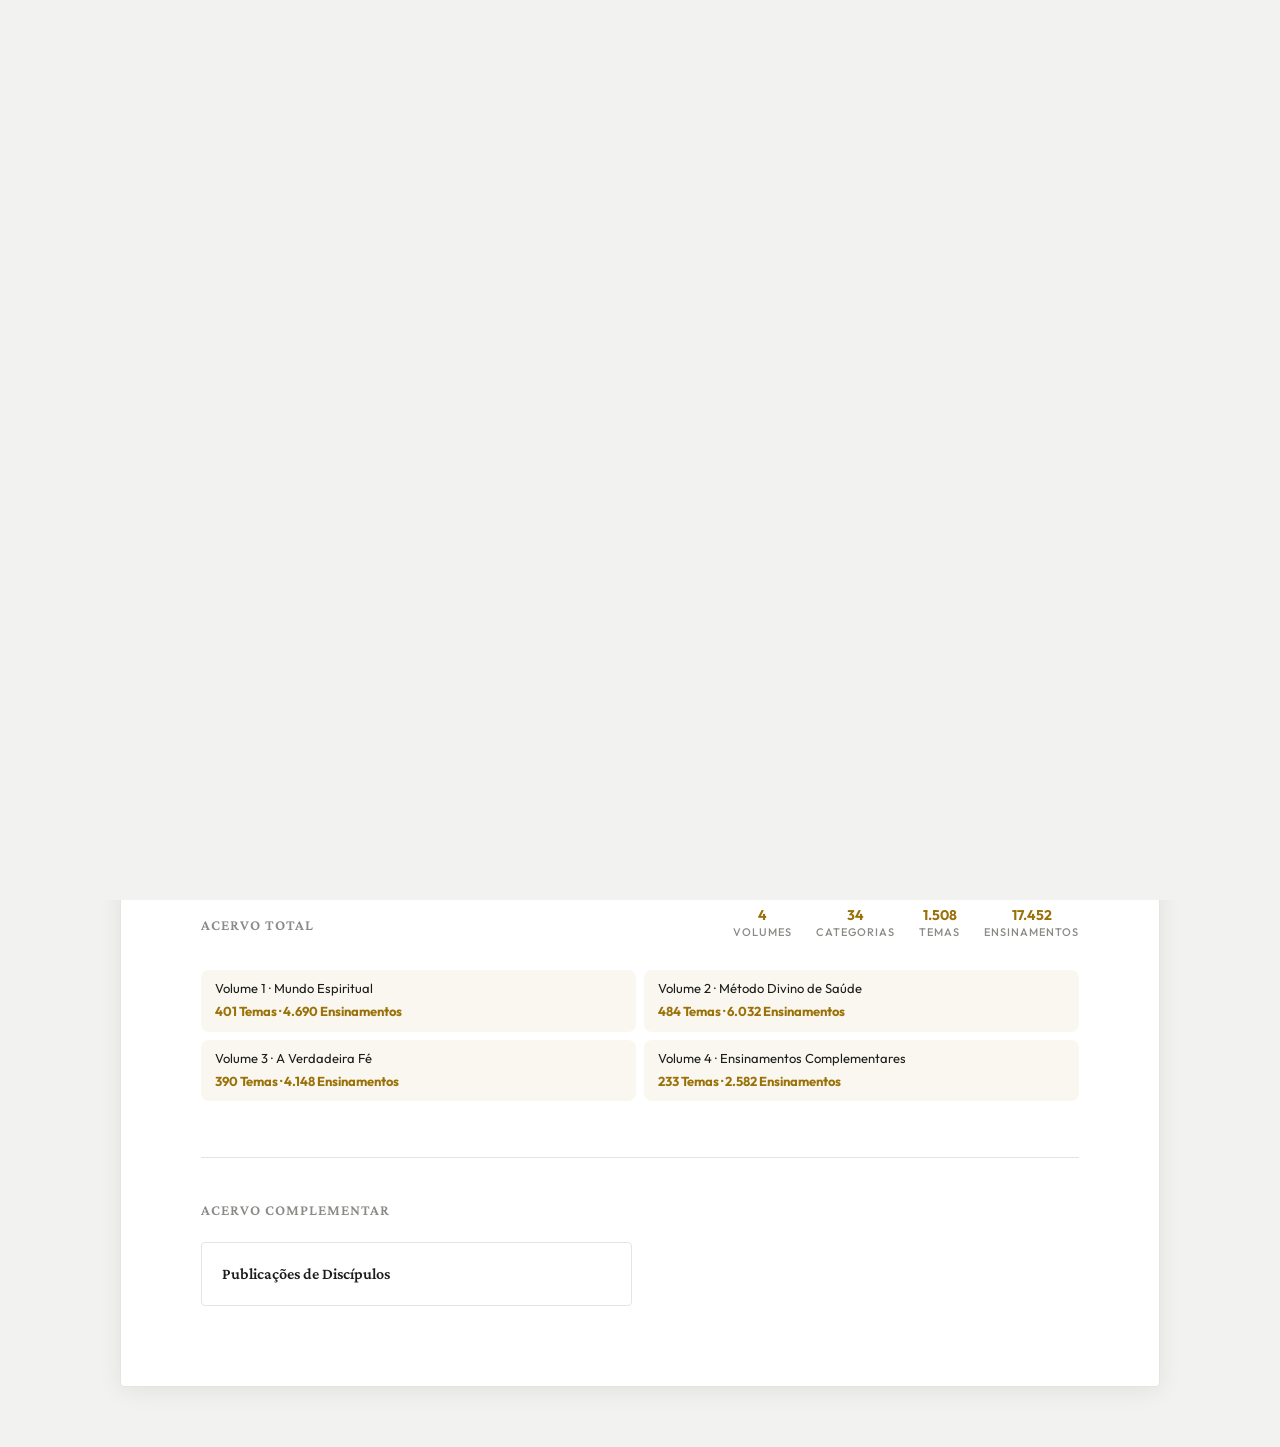
==== commit 074aaa26: "feat: implement global search modal, multi-language support, and additional project pages with updat" ====
--- a/index.html
+++ b/index.html
@@ -10,7 +10,7 @@
     <link rel="preconnect" href="https://fonts.gstatic.com" crossorigin>
     <link rel="stylesheet"
         href="https://fonts.googleapis.com/css2?family=Outfit:wght@300;400;500;600&family=Crimson+Pro:ital,wght@0,400;0,600;0,700;1,400;1,600&family=Noto+Serif+JP:wght@400;700&display=swap">
-    <link rel="stylesheet" href="css/styles.min.css?v=32">
+    <link rel="stylesheet" href="css/styles.min.css?v=43">
     <link rel="icon" href="favicon.svg" type="image/svg+xml">
 
     <!-- SEO -->
@@ -47,11 +47,10 @@
     </div>
     <header class="header">
         <a href="index.html" class="header__logo">
-            <div class="logo-circle">
-                <div class="logo-dot"></div>
-            </div>
-            Caminho da Felicidade
+            <svg width="28" height="28" viewBox="0 0 200 200" xmlns="http://www.w3.org/2000/svg" aria-label="Emblema da Comunidade Messiânica Universal"><circle cx="100" cy="100" r="98" fill="#b8860b"/><circle cx="100" cy="100" r="92" fill="#fff"/><rect x="80" y="8" width="40" height="184" fill="#006400"/><rect x="8" y="80" width="184" height="40" fill="#006400"/><circle cx="100" cy="100" r="42" fill="#cc0000"/><circle cx="100" cy="100" r="28" fill="#b8860b"/></svg>
         </a>
+        <span class="header__site-name lang-pt">Caminho da Felicidade</span>
+        <span class="header__site-name lang-ja" style="display:none;">御教えカレッジ</span>
         <div class="header__nav">
             <a href="index.html" style="font-weight:600; opacity:0.7;"><span>⌂ Início</span></a>
             <a href="mioshiec1/index.html"
--- a/css/styles.min.css
+++ b/css/styles.min.css
@@ -1 +1 @@
-.skip-link{background:var(--accent);border-radius:0 0 var(--radius) 0;color:#fff;font-family:var(--font-ui);font-size:.95rem;font-weight:600;left:0;padding:12px 24px;position:absolute;text-decoration:none;top:-100%;z-index:100000}.skip-link:focus{top:0}:root{--font-ui:"Outfit","Noto Sans JP",-apple-system,BlinkMacSystemFont,"Segoe UI",Roboto,sans-serif;--font-serif:"Crimson Pro","Noto Serif JP","Georgia","Times New Roman",serif;--font-sans:"Outfit","Noto Sans JP",-apple-system,BlinkMacSystemFont,"Segoe UI",Roboto,sans-serif;--bg-color:#f2f2f0;--surface:#fff;--surface-rgb:255,255,255;--text-main:#1c1c1a;--text-muted:#8c8a86;--accent:#9b7209;--accent-soft:rgba(155,114,9,.06);--accent-mid:rgba(155,114,9,.14);--border:#e4e4e0;--shadow-premium:0 4px 24px rgba(0,0,0,.07);--shadow-sm:0 1px 8px rgba(0,0,0,.06);--max-width-content:1024px;--container-width:1040px;--nav-height:60px;--radius:4px;--radius-sm:2px;--radius-pill:99px;--ease:cubic-bezier(0.4,0,0.2,1);--reader-font-size:21px;--reader-line-height:1.75;--reader-letter-spacing:normal;--reader-word-spacing:normal;--reader-margins:0px;--reader-text-align:left;--reader-font-weight-override:inherit}[data-theme=dark]{--bg-color:#000;--surface:#111;--surface-rgb:17,17,17;--text-main:#f0f0f0;--text-muted:#888;--accent:#d4af37;--border:#222}[data-theme=quiet]{--bg-color:#404043;--surface:#525255;--surface-rgb:82,82,85;--text-main:#f8f8f8;--text-muted:#d0d0d0;--accent:#d4af37;--border:#636366}[data-theme=paper]{--bg-color:#efe8d6;--surface:#f4eedf;--surface-rgb:244,238,223;--text-main:#1e1d1a;--text-muted:#504e47;--accent:#9b7209;--border:#dbcdba}[data-theme=bold]{--bg-color:#fff;--surface:#fff;--surface-rgb:255,255,255;--text-main:#000;--text-muted:#444;--accent:#000;--border:#ccc}[data-theme=bold] .plain-text,[data-theme=bold] .topic-content,[data-theme=bold] body{font-weight:700!important;letter-spacing:-.01em}[data-theme=bold] .topic-title-large,[data-theme=bold] b,[data-theme=bold] h1,[data-theme=bold] h2,[data-theme=bold] h3{font-weight:900!important}[data-theme=calm]{--bg-color:#dfcdae;--surface:#eaddc8;--surface-rgb:234,221,200;--text-main:#4a3a2a;--text-muted:#5a4a38;--accent:#8b5a2b;--border:#c8b098}[data-theme=focus]{--bg-color:#fff;--surface:#fff;--surface-rgb:255,255,255;--text-main:#000;--text-muted:#666;--accent:#000;--border:#e5e5e0;--font-serif:var(--font-sans)}[data-mode=dark]{--bg-color:#121212;--surface:#1e1e1e;--surface-rgb:30,30,30;--text-main:#e0e0e0;--text-muted:#888;--accent:#b8860b;--border:#333}[data-mode=dark][data-theme=light],[data-mode=dark][data-theme=original]{--bg-color:#1a1a1a;--surface:#242424;--surface-rgb:36,36,36;--text-main:#d4d4d4;--text-muted:#8e8e93;--accent:#d4af37;--border:#3a3a3c}[data-mode=dark][data-theme=quiet]{--bg-color:#2d2d2f;--surface:#38383a;--surface-rgb:56,56,58;--text-main:#c8c8c8;--text-muted:#999;--accent:#d4af37;--border:#4a4a4c}[data-mode=dark][data-theme=paper]{--bg-color:#2a2824;--surface:#36332e;--surface-rgb:54,51,46;--text-main:#c0b9a8;--text-muted:#8f8877;--accent:#d4af37;--border:#4a463f}[data-mode=dark][data-theme=bold]{--bg-color:#000;--surface:#151515;--surface-rgb:21,21,21;--text-main:#fff;--text-muted:#aaa;--accent:#fff;--border:#333}[data-mode=dark][data-theme=calm]{--bg-color:#3b3326;--surface:#4a4032;--surface-rgb:74,64,50;--text-main:#d4c4b0;--text-muted:#9a8a7a;--accent:#d4af37;--border:#5a4e3e}[data-mode=dark][data-theme=focus]{--bg-color:#000;--surface:#0a0a0a;--surface-rgb:10,10,10;--text-main:#bebebe;--text-muted:#888;--accent:#8a8a8c;--border:#1a1a1a;--font-serif:var(--font-sans)}*,:after,:before{box-sizing:border-box;margin:0;padding:0}html{scroll-behavior:smooth;scroll-padding-top:calc(var(--nav-height) + 24px)}body,html{overflow-x:hidden;width:100%}body{background:var(--bg-color);color:var(--text-main);font-family:var(--font-ui);font-size:16px;line-height:1.6;-webkit-font-smoothing:antialiased;position:relative;transition:background .5s var(--ease),color .5s var(--ease)}.header{backdrop-filter:saturate(180%) blur(20px);-webkit-backdrop-filter:saturate(180%) blur(20px);background:var(--surface-80);border-bottom:1px solid var(--border);display:-webkit-box;display:-webkit-flex;height:60px;left:0;position:fixed;top:0;width:100%;-webkit-box-pack:justify;-webkit-justify-content:space-between;justify-content:space-between;-webkit-box-align:center;-webkit-align-items:center;-webkit-column-gap:16px;column-gap:16px;gap:16px;padding:0 16px;-webkit-transform:translateZ(0);transform:translateZ(0);z-index:2000}.header,.header__actions{align-items:center;display:flex}.header__actions{flex-shrink:0;gap:4px}.header__logo{align-items:center;border-radius:8px;color:var(--text-main);display:flex;flex:1;font-size:1.05rem;font-weight:700;gap:8px;letter-spacing:-.02em;text-decoration:none;white-space:nowrap}.header__logo:focus-visible{outline:2px solid var(--accent);outline-offset:4px}.logo-circle{align-items:center;border:1.5px solid var(--accent);border-radius:50%;display:flex;height:28px;justify-content:center;width:28px}.logo-dot{background-color:var(--accent);border-radius:50%;height:8px;width:8px}.header__nav{display:none}.header__nav a{align-items:center;color:var(--text-muted);display:inline-flex;font-size:13px;font-weight:500;height:100%;letter-spacing:.5px;position:relative;text-decoration:none;transition:all .3s var(--ease)}.header__nav a span{padding:4px 0;position:relative}.header__nav a span:after{background:var(--accent);bottom:0;content:"";height:1.5px;left:0;position:absolute;transition:width .3s var(--ease);width:0}.header__nav a:hover{color:var(--text-main)}.header__nav a:hover span:after,.main{width:100%}.main{box-sizing:border-box;display:flex;justify-content:center;min-height:calc(100vh - var(--nav-height));padding:60px 40px}.content-wrapper{display:grid;gap:40px;grid-template-columns:1fr;max-width:var(--container-width);width:100%}.glass-pane{animation:fadeIn .8s var(--ease);background:var(--surface);border:1px solid var(--border);border-radius:var(--radius);box-shadow:var(--shadow-premium);padding:80px}#login-overlay{align-items:center;backdrop-filter:blur(40px);background:var(--bg-color);display:flex;height:100vh;justify-content:center;left:0;position:fixed;top:0;width:100vw;z-index:5000}.login-card{background:var(--surface);border:1px solid var(--border);border-radius:var(--radius);box-shadow:var(--shadow-premium);max-width:400px;padding:48px;text-align:center;width:90%}.login-card h2{font-family:var(--font-serif);margin-bottom:24px}.login-input{background:var(--bg-color);border:1px solid var(--border);border-radius:8px;color:var(--text-main);font-size:1rem;margin-bottom:16px;padding:12px 16px;text-align:center;width:100%}.login-button{background:var(--accent);border:none;border-radius:8px;color:#fff;cursor:pointer;font-weight:600;padding:12px;transition:opacity .2s;width:100%}.login-button:hover{opacity:.9}.index-title{color:var(--text-main);font-family:var(--font-serif);font-size:clamp(22px,6vw,42px);margin-bottom:56px;overflow-wrap:break-word;text-align:center;word-wrap:break-word;max-width:100%;padding:0 10px}.mobile-br{display:none}.section-label{color:var(--accent);display:block;font-size:12px;font-weight:600;letter-spacing:2px;margin-bottom:24px;text-align:center;text-transform:uppercase}.topic-list{display:grid;gap:16px}.topic-card{align-items:center;background:var(--card-bg);border:1px solid var(--border);border-radius:var(--radius);display:flex;gap:12px;min-height:64px;padding:16px 20px;text-decoration:none;transition:all .3s ease}.topic-card:hover{background:var(--accent-soft);border-color:var(--accent);box-shadow:var(--shadow-sm)}.topic-card:focus-visible{background:var(--accent-soft);border-color:var(--accent);outline:2px solid var(--accent);outline-offset:2px}.topic-card__icon{align-items:center;background:var(--accent-light);border-radius:50%;color:var(--accent);display:flex;font-family:var(--font-ui);font-size:13px;font-weight:700;height:28px;justify-content:center;min-width:28px;width:28px}.topic-card__title{color:var(--text-main);flex:1;font-family:var(--font-serif);font-size:16px;font-weight:600;line-height:1.4;min-width:0;word-wrap:break-word;overflow-wrap:break-word}.section-header{color:var(--text-main);font-size:22px;margin:40px 0 16px}.section-header,h2.section-header{border-bottom:2px solid var(--accent-soft);display:block;font-family:var(--font-serif);font-weight:700;padding-bottom:8px}h2.section-header{color:var(--accent);font-size:1.5rem;margin:32px 0 16px}.plain-text{color:var(--text-muted);font-size:15px;line-height:1.5;margin-bottom:8px;margin-top:12px}.group-spacer{height:32px;width:100%}.volume-stats-footer{margin-top:56px;padding-top:40px}.stats-header{align-items:center;display:flex;flex-wrap:wrap;gap:12px;justify-content:space-between;margin-bottom:28px}.stats-title{color:var(--text-muted);font-family:var(--font-serif);font-size:15px;font-weight:600;letter-spacing:1px;text-transform:uppercase}.stats-totals{display:flex;gap:24px}.stats-total-item{align-items:center;display:flex;flex-direction:column;gap:2px}.stats-total-number{color:var(--accent);font-family:var(--font-ui);font-size:14px;font-weight:700;line-height:1}.stats-total-label{color:var(--text-muted);font-size:11px;font-weight:500;letter-spacing:1px;text-transform:uppercase}.stats-grid{display:grid;gap:8px;grid-template-columns:repeat(auto-fill,minmax(300px,1fr))}.stat-row{align-items:flex-start;background:var(--accent-soft);border-radius:8px;display:flex;flex-direction:column;gap:4px;padding:10px 14px;transition:background .2s ease}.stat-row:hover{background:rgba(184,134,11,.15)}.stat-section-name{color:var(--text-main);font-size:13px;font-weight:400;line-height:1.3}.stat-section-count{color:var(--accent);font-family:var(--font-ui);font-size:13px;font-weight:700}.vol-random-btn{align-items:center;background:var(--surface);border:1px solid var(--border);border-radius:10px;bottom:20px;color:var(--text-muted);cursor:pointer;display:flex;height:34px;justify-content:center;opacity:0;position:absolute;right:20px;transform:scale(.9);transition:opacity .2s var(--ease),transform .2s var(--ease),border-color .2s,color .2s,background .2s;width:34px}.topic-card:hover .vol-random-btn{opacity:1;transform:scale(1)}.vol-random-btn:hover{background:var(--accent-soft);border-color:var(--accent);color:var(--accent);transform:scale(1.08)}.topic-card{position:relative}@media (max-width:600px){.stats-grid{grid-template-columns:1fr}.stats-totals{gap:16px}}#readerContainer{margin:0 auto;max-width:var(--max-width-content);overflow-wrap:anywhere;overflow-x:hidden;word-break:break-word}#readerContainer.comparison-active{max-width:1400px}#readerContainer.comparison-active mark.user-highlight{background:none!important;border:none!important;cursor:default!important;margin:0!important;padding:0!important}.comparison-labels{background:var(--bg-color);border-bottom:2px solid var(--border);display:grid;gap:0 24px;grid-template-columns:1fr 1fr;margin-bottom:8px;padding:8px 0;position:sticky;top:var(--nav-height,60px);z-index:5}.comparison-labels span{color:var(--text-muted);font-size:.75rem;font-weight:600;letter-spacing:1px;text-transform:uppercase}.comparison-grid{display:grid;gap:0 32px;grid-template-columns:1fr 1fr}.comparison-row{display:contents}.comparison-interleaved{display:none}.comparison-cell{border-bottom:1px solid var(--border);font-family:var(--font-serif);font-size:var(--reader-font-size,18px);line-height:var(--reader-line-height,1.6);padding:12px 0}.comparison-cell p{margin:0 0 .5em}.comparison-cell p:last-child{margin-bottom:0}.comparison-cell.ja{border-right:1px solid var(--border);padding-right:32px}@media (max-width:767px){#readerContainer.comparison-active{max-width:100%}.comparison-grid,.comparison-labels{display:none}.comparison-interleaved{display:block}.comparison-pair{margin-bottom:20px}.comparison-cell{border-bottom:none;padding:0}.comparison-cell.ja{background:var(--accent-soft,rgba(0,0,0,.04));border-radius:var(--radius);border-right:none;font-size:.92em;margin-bottom:6px;padding:12px 16px}.comparison-cell.pt{border-bottom:1px solid var(--border);padding:4px 0 16px}}.reader-container{font-size:var(--reader-font-size);padding-left:var(--reader-margins);padding-right:var(--reader-margins)}.breadcrumbs{color:var(--text-muted);display:flex;font-size:12px;gap:8px;letter-spacing:1px;margin-bottom:48px;text-transform:uppercase}.breadcrumbs span{color:var(--border)}.breadcrumbs a{color:inherit;text-decoration:none;transition:color .2s}.breadcrumbs a:hover{color:var(--accent)}.topic-header{margin-bottom:64px;text-align:center}.topic-header *{color:inherit}.topic-title-large{color:var(--text-main)!important;font-family:var(--font-serif);font-size:calc(var(--reader-font-size)*2);font-weight:700;line-height:1.2;margin-bottom:16px}.topic-meta{color:var(--text-muted);font-size:14px;letter-spacing:.5px}.topic-content{color:var(--text-main);font-family:var(--font-serif);font-size:var(--reader-font-size);font-weight:var(--reader-font-weight-override,400);letter-spacing:var(--reader-letter-spacing);line-height:var(--reader-line-height);overflow-wrap:anywhere;text-align:var(--reader-text-align);word-break:break-word;word-spacing:var(--reader-word-spacing)}.topic-content b{font-weight:700}.topic-content br{line-height:.5em}.topic-content p{margin-bottom:1em}.topic-content p:last-child{margin-bottom:0}.loading-progress{background:var(--border);border-radius:2px;display:none;height:4px;margin:16px 0;overflow:hidden;width:100%}.loading-progress-bar{background:var(--accent);height:100%;transition:width .3s ease;width:0}.btn-zen{align-items:center;background:transparent;border:1px solid var(--border);border-radius:var(--radius);color:var(--accent);cursor:pointer;display:flex;font-family:var(--font-sans);gap:8px;overflow:hidden;padding:8px 16px;position:relative;text-align:left;text-overflow:ellipsis;white-space:nowrap}.btn-zen:hover{background:rgba(184,134,11,.05);border-color:var(--accent)}.btn-zen:focus-visible{background:rgba(184,134,11,.05);border-color:var(--accent);outline:2px solid var(--accent);outline-offset:2px}.btn-zen option{background:var(--surface);color:var(--text-main)}.btn-zen.active{background:var(--text-main);border-color:var(--text-main);color:var(--surface)}.btn-random-hero{align-items:center;background:transparent;border:1px solid var(--accent);border-radius:var(--radius);color:var(--accent);cursor:pointer;display:inline-flex;font-family:var(--font-ui);font-size:.92rem;font-weight:500;gap:10px;letter-spacing:.08em;padding:12px 28px;text-transform:uppercase;transition:background .25s var(--ease),color .25s var(--ease)}.btn-random-hero:hover{background:var(--accent);color:#fff}.btn-random-hero:active{opacity:.9}.btn-random-hero:focus-visible{background:var(--accent);color:#fff;outline:2px solid var(--accent);outline-offset:3px}.btn-random-hero:focus-visible svg{opacity:1}.btn-random-hero .lang-ja{letter-spacing:normal;text-transform:none}.btn-random-hero svg{flex-shrink:0;opacity:.85}.search-modal-overlay{align-items:flex-start;backdrop-filter:blur(4px);-webkit-backdrop-filter:blur(4px);background:rgba(0,0,0,.6);bottom:0;display:flex;justify-content:center;left:0;opacity:0;padding-top:10vh;position:fixed;right:0;top:0;transition:opacity .3s ease,visibility .3s ease;visibility:hidden;z-index:99999}.search-modal-overlay.active{opacity:1;visibility:visible}.search-modal{background:var(--surface);border-radius:var(--radius);box-shadow:var(--shadow-premium);display:flex;flex-direction:column;max-height:80vh;max-width:680px;overflow:hidden;position:relative;transform:translateY(-20px);transition:transform .3s var(--ease);width:100%}.modal-close-btn,.search-close{border-radius:50%;color:var(--text-muted);font-size:22px;height:36px;line-height:1;position:absolute;right:12px;top:12px;transition:all .2s var(--ease);width:36px;z-index:10}.mobile-fav-btn,.mobile-search-btn,.modal-close-btn,.search-close{align-items:center;background:transparent;border:none;cursor:pointer;display:flex;justify-content:center}.mobile-fav-btn,.mobile-search-btn{color:var(--text-main);padding:8px;transition:opacity .2s var(--ease)}.mobile-fav-btn:active,.mobile-search-btn:active{opacity:.6}.mobile-fav-btn#mobileFavoriteBtn.active{color:var(--accent)}.modal-close-btn:hover,.search-close:hover{background:var(--accent-soft);color:var(--accent)}.search-modal-overlay.active .search-modal{transform:translateY(0)}.search-header{border-bottom:1px solid var(--border);display:flex;flex-direction:column;gap:16px;padding:16px 48px 16px 24px}.search-input-row{width:100%}.search-filters,.search-input-row{align-items:center;display:flex;gap:16px}.search-filters{color:var(--text-muted);font-family:var(--font-ui);font-size:.95rem}.filter-label{align-items:center;cursor:pointer;display:flex;gap:6px;transition:color .2s}.filter-label:hover{color:var(--text-main)}.filter-label input[type=radio]{accent-color:var(--accent);cursor:pointer}.search-input{background:transparent;border:none;color:var(--text-main);flex:1;font-family:var(--font-ui);font-size:1.2rem;outline:none}.search-input::placeholder{color:var(--text-muted)}#searchClear{background:transparent;border:1px solid var(--border);border-radius:var(--radius);color:var(--accent);cursor:pointer;flex-shrink:0;font-family:var(--font-ui);font-size:.9rem;padding:4px 12px;transition:all .2s;white-space:nowrap}#searchClear:hover{background:var(--accent-soft);border-color:var(--accent)}#historyClearAll:hover{background:var(--accent);color:#fff}.search-results{flex:1;list-style:none;margin:0;overflow-y:auto;padding:0}.search-result-item{border-bottom:1px solid var(--border);color:inherit;display:block;padding:16px 24px;text-decoration:none;transition:background .2s}.search-result-item:hover{background:rgba(184,134,11,.05)}.search-result-item.is-focused,.search-result-item:focus-visible{background:rgba(184,134,11,.08);outline:2px solid var(--accent);outline-offset:-2px}.search-count{color:var(--text-muted);font-family:var(--font-ui);font-size:.82rem;min-height:1.2em;padding:6px 24px 0}.search-result-title{color:var(--accent);font-family:var(--font-serif);font-size:1.1rem;font-weight:600;margin-bottom:4px}.search-result-context{color:var(--text-muted);display:-webkit-box;font-size:.9rem;-webkit-line-clamp:2;line-clamp:2;line-height:1.5;-webkit-box-orient:vertical;overflow:hidden}.search-empty,.search-loading{color:var(--text-muted);font-style:italic;padding:32px;text-align:center}.search-load-more{border-top:1px solid var(--border);margin-top:8px;padding:16px;text-align:center}.btn-load-more{background:var(--accent-soft);border:1px solid var(--accent);border-radius:8px;color:var(--accent);cursor:pointer;font-family:var(--font-ui);font-size:.9rem;font-weight:500;padding:8px 20px;transition:all .2s ease}.btn-load-more:hover{background:var(--accent);color:#fff}.load-more-hint{color:var(--text-muted);display:block;font-size:.8rem;margin-top:4px}@media (max-width:767px){.search-header{gap:12px;padding:16px 16px 12px}.search-input-row{gap:10px}.search-input{font-size:1rem;padding:8px 0}.search-filters{flex-wrap:wrap;font-size:.85rem;gap:12px}#searchClear{font-size:.8rem;padding:3px 10px}.search-result-item{padding:14px 16px}.search-result-title{font-size:1rem}.search-result-context{font-size:.85rem}.search-count{font-size:.78rem;padding:4px 16px 0}.modal-close-btn,.search-close{height:32px;right:8px;top:8px;width:32px}.search-ghost{font-size:1rem}}@media (max-width:375px){.search-header{gap:10px;padding:14px 12px 10px}.search-input-row{gap:8px}.search-filters{font-size:.8rem;gap:8px}.search-input{font-size:.95rem}}@keyframes search-spin{to{transform:rotate(1turn)}}.search-spinner{animation:search-spin .7s linear infinite;border:2px solid var(--border);border-radius:50%;border-top-color:var(--accent);display:inline-block;flex-shrink:0;height:14px;margin-right:8px;vertical-align:middle;width:14px}.search-header{position:relative}.search-input-wrapper{flex:1;position:relative}#searchInput{width:100%}.search-ghost{bottom:0;color:var(--text-muted);display:none;font-family:var(--font-ui);font-size:1.2rem;left:0;opacity:.4;padding:0;pointer-events:none;position:absolute;right:0;top:0;white-space:pre}.search-ghost.active{display:block}mark.search-highlight{border-radius:0;box-shadow:none;color:inherit;padding:0;text-decoration:underline;text-decoration-color:var(--accent);text-underline-offset:2px}[data-theme=dark] mark.search-highlight,mark.search-highlight{background-color:transparent}.related-teachings-bar{border-bottom:1px solid var(--border);display:none;padding:12px 16px}.btn-open-pub{align-items:center;background:var(--accent-soft);border:1px solid var(--accent);border-radius:var(--radius);color:var(--accent);cursor:pointer;display:inline-flex;font-family:var(--font-ui);font-size:.85rem;font-weight:600;gap:8px;padding:10px 18px;transition:all .2s}.btn-open-pub:hover{background:var(--accent);color:#fff}@media (max-width:767px){.related-teachings-bar{display:block}body.reader-search-mode .header__logo,body.reader-search-mode .header__nav{display:none!important}body.reader-search-mode .header{justify-content:center}body.reader-search-mode .breadcrumbs{display:none}}[data-tooltip]{position:relative}[data-tooltip]:before{background:#2c2c2c;border:1px solid hsla(0,0%,100%,.1);border-radius:8px;box-shadow:0 4px 25px rgba(0,0,0,.4);color:#fff;content:attr(data-tooltip);font-size:13px;left:50%;line-height:1.4;max-width:280px;opacity:0;padding:8px 12px;pointer-events:none;position:absolute;text-align:center;top:100%;transform:translateX(-50%) translateY(0);transition:opacity .15s ease-out,transform .15s ease-out;visibility:hidden;white-space:pre-wrap;width:max-content;z-index:9999}[data-tooltip]:hover:before{opacity:1;transform:translateX(-50%) translateY(12px);visibility:visible}[data-tooltip]:hover:after{border:6px solid transparent;border-top-color:#2c2c2c;border-color:transparent transparent #2c2c2c;content:"";left:50%;opacity:0;opacity:1;pointer-events:none;position:absolute;top:100%;transform:translateX(-50%) translateY(0);transform:translateX(-50%) translateY(12px);transition:opacity .15s ease-out,transform .15s ease-out;visibility:hidden;visibility:visible;z-index:9999}select[data-tooltip]:after,select[data-tooltip]:before{display:none!important}.theme-modal-overlay{align-items:flex-end;background:rgba(0,0,0,.4);bottom:0;display:flex;justify-content:center;left:0;opacity:0;position:fixed;right:0;top:0;transition:opacity .3s ease,visibility .3s ease;visibility:hidden;z-index:99999}.theme-modal-overlay.active{opacity:1;visibility:visible}.theme-modal{background:var(--surface);border-radius:var(--radius) var(--radius) 0 0;box-shadow:0 -10px 40px rgba(0,0,0,.1);display:flex;flex-direction:column;font-weight:400;letter-spacing:normal;line-height:1.5;max-height:60vh;max-width:400px;overflow:hidden;padding:24px 0 0;position:relative;text-align:left;transform:translateY(100%);transition:transform .3s var(--ease);width:100%;word-spacing:normal}@media (min-width:600px){.theme-modal-overlay{align-items:center}.theme-modal{border-radius:var(--radius);box-shadow:var(--shadow-premium);transform:translateY(20px)}}.theme-modal-overlay.active .theme-modal{transform:translateY(0)}.theme-modal-header{align-items:center;display:flex;flex-shrink:0;justify-content:space-between;padding:0 24px 20px}.theme-modal-title{color:var(--text-main);font-family:var(--font-ui);font-size:1.1rem;font-weight:600;margin:0}.theme-slider{-webkit-appearance:none;appearance:none;background:var(--border);border-radius:2px;flex:1;height:4px;outline:none}.theme-slider:focus-visible{border-radius:4px;outline:2px solid var(--accent);outline-offset:4px}.theme-slider::-webkit-slider-thumb{-webkit-appearance:none;appearance:none;background:var(--surface);border:1px solid var(--border);border-radius:50%;box-shadow:0 2px 8px rgba(0,0,0,.15);cursor:pointer;height:28px;width:28px}.theme-slider::-moz-range-thumb{background:var(--surface);border:1px solid var(--border);border-radius:50%;box-shadow:0 2px 8px rgba(0,0,0,.15);cursor:pointer;height:28px;width:28px}.theme-grid{display:grid;gap:12px;grid-template-columns:repeat(3,1fr)}.theme-btn{align-items:center;background:var(--bg-color);border:2px solid transparent;border-radius:var(--radius);cursor:pointer;display:flex;flex-direction:column;gap:8px;justify-content:center;padding:16px 8px;transition:all .2s}.theme-btn.active{border-color:var(--text-main)}.theme-btn:hover{box-shadow:var(--shadow-sm);transform:translateY(-2px)}.theme-btn-preview-text{font-family:var(--font-serif);font-size:1.5rem;line-height:1}.theme-btn-label{font-family:var(--font-ui);font-size:.8rem;font-weight:500}.theme-btn[data-theme-val=light]{background:#fff;color:#1c1c1e}.theme-btn[data-theme-val=quiet]{background:#5e5e60;color:#e5e5e5}.theme-btn[data-theme-val=paper]{background:#f4eedf;color:#3c3b37}.theme-btn[data-theme-val=bold]{background:#fff;color:#000}.theme-btn[data-theme-val=bold] .theme-btn-preview-text{font-weight:800}.theme-btn[data-theme-val=calm]{background:#eaddc8;color:#4a3a2a}.theme-btn[data-theme-val=focus]{background:#fff;color:#000}.theme-btn[data-theme-val=focus] .theme-btn-preview-text{font-family:var(--font-sans)}.theme-modal-content{flex:1;overflow-y:auto;padding:0 24px 24px;-webkit-overflow-scrolling:touch}.theme-sliders-group{background:var(--bg-color);border-radius:var(--radius);margin-bottom:24px;overflow:hidden;padding:0 16px;transition:max-height .3s ease,opacity .3s ease}.theme-slider-item{padding:12px 0}.theme-slider-item+.theme-slider-item{border-top:1px solid var(--border)}.theme-slider-label{color:var(--text-muted);display:block;font-size:.7rem;font-weight:600;letter-spacing:.5px;margin-bottom:8px;text-transform:uppercase}.theme-slider-row{align-items:center;display:flex;gap:12px}.theme-slider-icon{align-items:center;color:var(--text-muted);display:flex;flex-shrink:0;width:18px}.theme-slider-value{color:var(--text-muted);flex-shrink:0;font-size:.8rem;font-variant-numeric:tabular-nums;min-width:32px;text-align:right}.theme-toggles-group{margin-top:16px}.theme-custom-row{align-items:center;background:var(--bg-color);border-radius:var(--radius);display:flex;justify-content:space-between;margin-bottom:8px;padding:12px 16px}.theme-custom-row-title{color:var(--text-main);font-size:.95rem;font-weight:500}.theme-toggle{display:inline-block;height:24px;position:relative;width:44px}.theme-toggle input{height:0;opacity:0;width:0}.theme-toggle-slider{background-color:var(--border);border-radius:24px;bottom:0;cursor:pointer;left:0;position:absolute;right:0;top:0;transition:.4s}.theme-toggle-slider:before{background-color:#fff;border-radius:50%;bottom:2px;box-shadow:0 2px 4px rgba(0,0,0,.2);content:"";height:20px;left:2px;position:absolute;transition:.4s;width:20px}input:checked+.theme-toggle-slider{background-color:#34c759}input:checked+.theme-toggle-slider:before{transform:translateX(20px)}.theme-mode-switcher{background:var(--bg-color);border-radius:24px;display:flex;margin-bottom:24px;overflow:hidden}.theme-mode-btn{align-items:center;background:transparent;border:none;color:var(--text-muted);cursor:pointer;display:flex;flex:1;justify-content:center;padding:10px;transition:all .2s}.theme-mode-btn.active{background:var(--text-main);color:var(--bg-color)}#favoriteBtn,#mobileFavoriteBtn{align-items:center;background:transparent;border:none;border-radius:var(--radius);color:var(--text-muted);display:flex;gap:4px;height:36px;justify-content:center;min-width:36px;padding:6px 10px;transition:color .2s ease,background .2s ease}#favoriteBtn.active,#favoriteBtn:hover,#mobileFavoriteBtn.active,#mobileFavoriteBtn:hover{background:var(--accent-soft);border:none;color:var(--accent)}#favoriteBtn.active svg,#mobileFavoriteBtn.active svg{fill:var(--accent);stroke:var(--accent)}.fav-badge{color:var(--accent);font-family:var(--font-ui);font-size:11px;font-weight:700;line-height:1;opacity:0;pointer-events:none;transition:opacity .2s ease}.fav-badge.visible{opacity:1}.saved-topic-dot{background:var(--accent);border-radius:50%;display:inline-block;height:6px;margin-left:8px;opacity:0;transform:scale(0);transition:opacity .3s ease,transform .3s ease;vertical-align:middle;width:6px}.saved-topic-dot.visible{opacity:.8;transform:scale(1)}.save-tooltip{background:#1a1a1a;border:1px solid hsla(0,0%,100%,.08);border-radius:10px;box-shadow:0 4px 20px rgba(0,0,0,.3);color:#fff;font-size:13px;left:50%;line-height:1.4;max-width:260px;opacity:0;padding:10px 16px;pointer-events:none;position:fixed;text-align:center;top:60px;transform:translateX(-50%) translateY(-8px);transition:opacity .2s ease,transform .2s ease;visibility:hidden;z-index:10000}.save-tooltip.show{opacity:1;transform:translateX(-50%) translateY(0);visibility:visible}.save-tooltip .save-tooltip-title{font-size:13px;font-weight:600;margin-bottom:2px;overflow:hidden;text-overflow:ellipsis;white-space:nowrap}.save-tooltip .save-tooltip-status{font-size:11px;letter-spacing:.5px;opacity:.6;text-transform:uppercase}.mobile-menu-btn{align-items:center;background:none;border:none;border-radius:8px;color:var(--text-main);cursor:pointer;display:flex;flex-shrink:0;justify-content:center;padding:8px;transition:background .2s var(--ease)}.mobile-menu-btn:hover{background:var(--accent-soft)}.mobile-menu-btn svg{display:block}.mobile-search-btn{align-items:center;background:none;border:none;border-radius:8px;color:var(--text-main);cursor:pointer;display:flex;flex-shrink:0;justify-content:center;padding:8px;transition:background .2s var(--ease)}.mobile-search-btn:hover{background:var(--accent-soft)}.mobile-theme-vol{border-bottom:1px solid var(--border)}.mobile-theme-vol-btn{align-items:center;background:none;border:none;color:var(--text-main);cursor:pointer;display:flex;font-family:var(--font-ui);font-size:14px;font-weight:600;justify-content:space-between;padding:11px 24px;text-align:left;transition:background .2s var(--ease);width:100%}.mobile-theme-vol-btn:hover{background:var(--accent-soft);color:var(--accent)}.mobile-theme-vol-body{display:none}.mobile-theme-vol.open .mobile-theme-vol-body{display:block}.mobile-theme-chevron{fill:none;flex-shrink:0;stroke:currentColor;transition:transform .2s var(--ease)}.mobile-theme-group.open>.mobile-theme-name .mobile-theme-chevron,.mobile-theme-vol.open>.mobile-theme-vol-btn .mobile-theme-chevron{transform:rotate(180deg)}.mobile-theme-group{border-top:1px solid var(--border)}.mobile-theme-name{align-items:center;background:none;border:none;color:var(--text-muted);cursor:pointer;display:flex;font-family:var(--font-ui);font-size:12px;font-weight:500;justify-content:space-between;padding:9px 24px 9px 36px;text-align:left;transition:background .2s var(--ease);width:100%}.mobile-theme-name:hover{background:var(--accent-soft);color:var(--accent)}.mobile-theme-topics{display:none}.mobile-theme-group.open .mobile-theme-topics{display:block}.mobile-topic-link{color:var(--text-muted);display:block;font-family:var(--font-ui);font-size:12px;line-height:1.4;padding:7px 16px 7px 48px;text-decoration:none;transition:background .15s,color .15s}.mobile-topic-link:hover{background:var(--accent-soft);color:var(--accent)}.mobile-nav-overlay{display:none;inset:0;position:fixed;z-index:9000}.mobile-nav-overlay.open{display:block}.mobile-nav-backdrop{backdrop-filter:blur(4px);-webkit-backdrop-filter:blur(4px);background:rgba(0,0,0,.45);inset:0;position:absolute}.mobile-nav-panel{background:var(--surface);bottom:0;box-shadow:-8px 0 32px rgba(0,0,0,.15);display:flex;flex-direction:column;max-width:85vw;overflow-y:auto;position:absolute;right:0;top:0;transform:translateX(100%);transition:transform .3s var(--ease);width:280px}.mobile-nav-overlay.open .mobile-nav-panel{transform:translateX(0)}.mobile-nav-header{align-items:center;border-bottom:1px solid var(--border);display:flex;flex-shrink:0;justify-content:space-between;padding:20px 24px}.mobile-nav-header span{color:var(--text-main);font-family:var(--font-serif);font-size:1.1rem}.mobile-nav-close{background:none;border:none;color:var(--text-muted);cursor:pointer;font-size:24px;line-height:1;padding:4px 8px;transition:color .2s}.mobile-nav-close:hover{color:var(--accent)}.mobile-nav-body{flex:1;padding:16px 0}.mobile-nav-section-label{color:var(--accent);font-size:11px;font-weight:600;letter-spacing:1.5px;padding:8px 24px 4px;text-transform:uppercase}.mobile-nav-link{align-items:center;background:none;border:none;color:var(--text-main);cursor:pointer;display:flex;font-family:var(--font-ui);font-size:15px;gap:12px;padding:13px 24px;text-align:left;text-decoration:none;transition:background .2s var(--ease);width:100%}.mobile-nav-link:active,.mobile-nav-link:hover{background:var(--accent-soft);color:var(--accent)}.mobile-nav-link .nav-icon{fill:none;flex-shrink:0;height:20px;stroke:currentColor;stroke-linecap:round;stroke-linejoin:round;stroke-width:2;width:20px}.mobile-nav-divider{background:var(--border);height:1px;margin:12px 24px}.mobile-lang-row{display:flex;gap:8px;padding:8px 24px 16px}.mobile-lang-btn{background:transparent;border:1px solid var(--border);border-radius:8px;color:var(--text-muted);cursor:pointer;flex:1;font-family:var(--font-ui);font-size:14px;font-weight:500;padding:10px;text-align:center;transition:all .2s var(--ease)}.mobile-lang-btn.active{background:var(--text-main);border-color:var(--text-main);color:var(--surface)}.mobile-lang-btn:not(.active):hover{border-color:var(--accent);color:var(--accent)}.mobile-font-row,.mobile-lang-row{display:flex;gap:12px;margin-top:8px;padding:0 16px}.mobile-font-btn{align-items:center;background:var(--surface);border:1px solid var(--border);border-radius:8px;color:var(--text-main);cursor:pointer;display:flex;flex:1;font-family:var(--font-ui);font-size:16px;font-weight:600;gap:8px;justify-content:center;padding:10px;transition:all .2s var(--ease)}.mobile-font-btn:hover:not(:disabled){background:var(--accent-soft);border-color:var(--accent)}.mobile-font-btn:disabled{cursor:not-allowed;opacity:.3}.drawer-overlay{backdrop-filter:blur(4px);background:rgba(0,0,0,.2);bottom:0;left:0;opacity:0;position:fixed;right:0;top:0;transition:all .4s var(--ease);visibility:hidden;z-index:4000}.drawer-overlay.active{opacity:1;visibility:visible}.side-drawer{background:var(--surface);bottom:0;box-shadow:-10px 0 40px rgba(0,0,0,.1);display:flex;flex-direction:column;max-width:85vw;position:fixed;right:0;top:0;transform:translateX(100%);transition:transform .4s var(--ease);width:400px;z-index:4001}.drawer-overlay.active .side-drawer{transform:translateX(0)}.drawer-header{align-items:center;border-bottom:1px solid var(--border);display:flex;justify-content:space-between;padding:24px 32px}.drawer-header h2{color:var(--text-main);font-family:var(--font-serif);font-size:1.5rem;font-weight:600}.drawer-body{flex:1;overflow-y:auto;padding:32px}.drawer-section{margin-bottom:32px}.drawer-section-title{border-bottom:1px solid var(--accent-soft);color:var(--accent);font-size:12px;font-weight:600;letter-spacing:1.5px;margin-bottom:16px;padding-bottom:8px;text-transform:uppercase}.drawer-item{align-items:center;border-radius:var(--radius);color:var(--text-main);display:flex;font-size:15px;gap:12px;margin-bottom:4px;padding:12px 16px;text-decoration:none;transition:all .2s var(--ease)}.drawer-item.active,.drawer-item:hover{background:var(--accent-soft);color:var(--accent)}.drawer-item.active{font-weight:600}.drawer-item span{font-size:18px}.icon-svg{fill:none;height:20px;stroke:currentColor;stroke-linecap:round;stroke-linejoin:round;stroke-width:2;width:20px}#reading-progress{background:linear-gradient(90deg,var(--accent),#e8b84b);border-radius:0 2px 2px 0;box-shadow:0 0 8px rgba(184,134,11,.5);height:3px;left:0;opacity:0;position:fixed;top:0;transition:width .1s linear,opacity .4s ease;width:0;z-index:3000}#scroll-to-top{align-items:center;background:var(--surface);border:1px solid var(--border);border-radius:50%;bottom:40px;box-shadow:0 4px 20px rgba(0,0,0,.12);color:var(--accent);cursor:pointer;display:flex;font-size:18px;height:44px;justify-content:center;opacity:0;pointer-events:none;position:fixed;right:32px;transform:translateY(12px);transition:opacity .3s var(--ease),transform .3s var(--ease),border-color .2s,background .2s;width:44px;z-index:2500}#scroll-to-top.visible{opacity:1;pointer-events:auto;transform:translateY(0)}#scroll-to-top:hover{background:var(--accent-soft);border-color:var(--accent)}@media (max-width:600px){#scroll-to-top{bottom:24px;right:16px}.topic-list .topic-card .topic-card__icon{display:none!important}}@media (prefers-reduced-motion:reduce){*,:after,:before{animation-duration:.01ms!important;animation-iteration-count:1!important;scroll-behavior:auto!important;transition-duration:.01ms!important}.search-modal,.theme-modal{transform:none!important}}@media (max-width:600px){.offline-save-btn{bottom:70px!important;right:16px!important}}.search-preview-overlay{align-items:center;backdrop-filter:blur(4px);-webkit-backdrop-filter:blur(4px);background:rgba(0,0,0,.45);display:flex;inset:0;justify-content:center;opacity:0;padding:20px;position:fixed;transition:opacity .25s ease,visibility .25s ease;visibility:hidden;z-index:100001}.search-preview-overlay.active{opacity:1;visibility:visible}.search-preview-panel{background:var(--surface);border-radius:var(--radius);box-shadow:var(--shadow-premium);display:flex;flex-direction:column;height:auto;max-height:85vh;max-width:1000px;overflow:hidden;transform:translateY(16px) scale(.98);transition:transform .25s var(--ease);width:90vw}.search-preview-overlay.active .search-preview-panel{transform:translateY(0) scale(1)}.search-preview-header{align-items:center;border-bottom:1px solid var(--border);display:flex;flex-shrink:0;gap:8px;padding:8px 10px}.search-preview-close{flex-shrink:0;position:static}.in-iframe .header{display:none}.search-preview-header .search-preview-back{align-items:center;background:transparent;border:none;border-radius:8px;color:var(--text-muted);cursor:pointer;display:flex;flex-shrink:0;font-size:.82rem;gap:5px;padding:4px 8px;transition:all .2s var(--ease);white-space:nowrap}.search-preview-header .search-preview-back:hover{background:var(--accent-soft);color:var(--accent)}.search-preview-title-group{flex:1;min-width:0;overflow:hidden}.search-preview-breadcrumb{color:var(--text-muted);font-size:.7rem;line-height:1.2;opacity:.75}.search-preview-breadcrumb,.search-preview-title{overflow:hidden;text-overflow:ellipsis;white-space:nowrap}.search-preview-title{color:var(--text-main);font-size:.88rem;font-weight:600;line-height:1.3}.search-preview-actions{align-items:center;display:flex;flex-shrink:0;gap:3px}.spm-btn{align-items:center;border-radius:var(--radius)!important;display:flex!important;font-size:.78rem!important;justify-content:center;line-height:1;min-width:0;padding:5px 9px!important}.spm-btn--active svg{fill:currentColor}.search-preview-body{flex:1;min-height:0;overflow-y:auto;position:relative}.search-preview-card{box-sizing:border-box;display:flex;flex-direction:column;height:100%;overflow-y:auto;padding:20px 20px 32px}.search-preview-card-breadcrumb{color:var(--text-muted);font-size:.75rem;margin-bottom:4px}.search-preview-card-title{color:var(--accent);font-family:var(--font-serif);font-size:1.1rem;font-weight:600;margin-bottom:16px}.search-preview-card-content{color:var(--text-main);font-family:var(--font-serif);font-size:1rem;line-height:1.7}.search-preview-footer{align-items:center;border-top:1px solid var(--border);display:flex;flex-shrink:0;gap:8px;justify-content:flex-end;padding:10px 14px}.search-preview-footer .btn-open-full{align-items:center;background:var(--accent);border:none;border-radius:var(--radius);color:#fff;cursor:pointer;display:inline-flex;font-size:.88rem;font-weight:600;gap:6px;padding:7px 18px;text-decoration:none;transition:opacity .2s var(--ease)}.search-preview-footer .btn-open-full:hover{opacity:.85}@media (max-width:767px){.search-preview-overlay{align-items:flex-end;padding:0}.search-preview-panel{border-radius:var(--radius) var(--radius) 0 0;height:auto;max-height:92vh;max-width:100vw;width:100vw}.search-preview-actions{gap:2px}.spm-btn{font-size:.72rem!important;padding:4px 7px!important}.search-preview-footer{padding:8px 12px}.search-preview-footer .btn-open-full{font-size:.82rem;padding:6px 14px}.search-preview-overlay.active .search-preview-header{align-items:center;justify-content:space-between;min-height:auto;padding:12px 14px}.search-preview-overlay.active .search-preview-back{display:inline-flex!important;flex-shrink:0}.search-preview-overlay.active .search-preview-actions,.search-preview-overlay.active .search-preview-close,.search-preview-overlay.active .search-preview-title-group{display:none!important}.search-preview-overlay.active .spm-open-pub{border-radius:var(--radius)!important;display:inline-flex!important;flex-shrink:0;font-size:.82rem!important;padding:6px 14px!important}.search-preview-overlay.active .search-preview-body iframe{display:none!important}.search-preview-overlay.active .search-preview-card{display:flex!important;flex-direction:column}.search-preview-overlay.active .search-preview-body{overflow-y:auto;padding:0}.search-preview-card{padding:16px 18px 40px}.search-preview-card-content{color:var(--text-main);font-family:var(--font-serif);font-size:var(--reader-font-size,1.05rem);line-height:var(--reader-line-height,1.7)}.search-preview-card-content p{margin-bottom:16px}.search-preview-card-content b,.search-preview-card-content strong{font-weight:700}.search-preview-card-content em,.search-preview-card-content i{font-style:italic}.search-preview-card-content mark.search-highlight{background:var(--accent-soft);text-decoration:underline;text-decoration-color:var(--accent)}}@media (min-width:1025px){#mobileNavLinkPrint{display:none!important}}@media (max-width:1024px){.header-only-desktop{display:none!important}.main{display:block!important;margin:0!important;padding:60px 32px 100px;padding:var(--nav-height,60px) 32px 100px;width:100%!important}.glass-pane{background:transparent;border:none;border-radius:0;box-shadow:none;box-sizing:border-box!important;padding:24px 0!important}.content-wrapper,.glass-pane{margin:0!important;max-width:100%!important;width:100%!important}.content-wrapper{display:block!important;padding:0!important}.index-title{font-size:28px;margin-bottom:32px}#backToIndexBtn{display:none!important}#backToIndexBtn svg{margin-right:0!important}.topic-list{grid-template-columns:1fr!important}.topic-list>a.topic-card[style]{padding:20px!important}.topic-card{padding:14px 20px}.header__nav select{display:none!important}.reader-container{max-width:100%;padding-bottom:0;padding-left:var(--reader-margins);padding-right:var(--reader-margins);padding-top:0;width:100%}.topic-title-large{font-size:26px}.topic-content{font-size:inherit;word-wrap:break-word;overflow-wrap:break-word}.topic-header{margin-bottom:36px}.breadcrumbs{flex-wrap:wrap;font-size:11px;gap:4px;margin-bottom:24px}.reader-toolbar{bottom:max(16px,env(safe-area-inset-bottom,16px));gap:8px;max-width:calc(100vw - 32px);padding:8px 12px}.reader-toolbar .btn-zen{height:40px;width:40px}.search-modal-overlay{align-items:flex-end;padding-top:0}.search-modal{border-radius:var(--radius) var(--radius) 0 0;height:auto;max-height:85vh;max-width:100%;width:100%}.side-drawer{width:85vw}.section-header{font-size:18px;margin:28px 0 12px}}@media (max-width:375px){.index-title{font-size:clamp(18px,5vw,22px)}.topic-title-large{font-size:20px}.main{padding:calc(var(--nav-height) + 8px) 16px 100px}.section-header{font-size:16px}}@media (max-width:480px){.header__logo{font-size:.95rem}.logo-circle{height:22px;width:22px}.index-title{font-size:24px}.topic-title-large{font-size:22px}.topic-content{font-size:inherit}.main{padding:calc(var(--nav-height) + 10px) 24px 100px}.glass-pane{box-sizing:border-box!important;min-width:0;overflow-x:hidden;padding:16px 0!important;width:100%!important}.mobile-br{display:block!important}}@keyframes fadeIn{0%{opacity:0;transform:translateY(20px)}to{opacity:1;transform:translateY(0)}}@keyframes spin{0%{transform:rotate(0deg)}to{transform:rotate(1turn)}}mark.user-highlight{border-radius:3px;cursor:pointer;line-break:anywhere;padding:1px 2px;transition:filter .15s ease}mark.user-highlight:hover{filter:brightness(.92)}mark.user-highlight.highlight-yellow{background-color:#fff3a1}mark.user-highlight.highlight-green{background-color:#a8e6cf}mark.user-highlight.highlight-blue{background-color:#a0c4ff}mark.user-highlight.highlight-pink{background-color:#ffb3c6}mark.user-highlight.highlight-purple{background-color:#d4a5f5}mark.user-highlight.highlight-orange{background-color:#ffd6a5}[data-mode=dark] mark.user-highlight.highlight-yellow{background-color:#6b5f00;color:#fff}[data-mode=dark] mark.user-highlight.highlight-green{background-color:#1a5c3a;color:#fff}[data-mode=dark] mark.user-highlight.highlight-blue{background-color:#1a3a6b;color:#fff}[data-mode=dark] mark.user-highlight.highlight-pink{background-color:#6b1a3a;color:#fff}[data-mode=dark] mark.user-highlight.highlight-purple{background-color:#4a1a6b;color:#fff}[data-mode=dark] mark.user-highlight.highlight-orange{background-color:#6b4a00;color:#fff}::highlight(highlight-yellow){background-color:#fff3a1;border-radius:3px;padding:1px 2px}::highlight(highlight-green){background-color:#a8e6cf;border-radius:3px;padding:1px 2px}::highlight(highlight-blue){background-color:#a0c4ff;border-radius:3px;padding:1px 2px}::highlight(highlight-pink){background-color:#ffb3c6;border-radius:3px;padding:1px 2px}::highlight(highlight-purple){background-color:#d4a5f5;border-radius:3px;padding:1px 2px}::highlight(highlight-orange){background-color:#ffd6a5;border-radius:3px;padding:1px 2px}[data-mode=dark] ::highlight(highlight-yellow){background-color:#6b5f00}[data-mode=dark] ::highlight(highlight-green){background-color:#1a5c3a}[data-mode=dark] ::highlight(highlight-blue){background-color:#1a3a6b}[data-mode=dark] ::highlight(highlight-pink){background-color:#6b1a3a}[data-mode=dark] ::highlight(highlight-purple){background-color:#4a1a6b}[data-mode=dark] ::highlight(highlight-orange){background-color:#6b4a00}mark.temp-selection{background:transparent;cursor:pointer;text-decoration:underline;text-decoration-color:var(--accent);text-decoration-thickness:2px;text-underline-offset:2px}.highlight-tooltip{animation:highlightTooltipIn .15s ease-out;background:var(--bg-card,#fff);border:1px solid var(--border);border-radius:var(--radius);box-shadow:var(--shadow-premium);display:none;flex-direction:column;gap:8px;min-width:200px;padding:8px;position:absolute;z-index:5000}@keyframes highlightTooltipIn{0%{opacity:0;transform:translateY(6px) scale(.96)}to{opacity:1;transform:translateY(0) scale(1)}}.highlight-tooltip.visible{display:flex}.highlight-colors{display:flex;gap:6px;justify-content:center;padding:4px 0}.highlight-color-btn{border:2px solid transparent;border-radius:50%;cursor:pointer;height:28px;position:relative;transition:transform .15s ease,border-color .15s ease;width:28px}.highlight-color-btn:hover{transform:scale(1.15)}.highlight-color-btn.selected{border-color:var(--accent);transform:scale(1.1)}.highlight-color-btn.color-yellow{background:#fff3a1}.highlight-color-btn.color-green{background:#a8e6cf}.highlight-color-btn.color-blue{background:#a0c4ff}.highlight-color-btn.color-pink{background:#ffb3c6}.highlight-color-btn.color-purple{background:#d4a5f5}.highlight-color-btn.color-orange{background:#ffd6a5}[data-mode=dark] .highlight-color-btn.color-yellow{background:#6b5f00}[data-mode=dark] .highlight-color-btn.color-green{background:#1a5c3a}[data-mode=dark] .highlight-color-btn.color-blue{background:#1a3a6b}[data-mode=dark] .highlight-color-btn.color-pink{background:#6b1a3a}[data-mode=dark] .highlight-color-btn.color-purple{background:#4a1a6b}[data-mode=dark] .highlight-color-btn.color-orange{background:#6b4a00}.highlight-tooltip-divider{background:var(--border);height:1px;margin:0 4px}.highlight-comment-section{display:flex;flex-direction:column;gap:6px}.highlight-comment-input{background:var(--bg-color);border:1px solid var(--border);border-radius:8px;box-sizing:border-box;color:var(--text-main);font-family:var(--font-body);font-size:.85rem;line-height:1.5;min-height:60px;outline:none;padding:8px 10px;resize:vertical;transition:border-color .2s ease;width:100%}.highlight-comment-input:focus{border-color:var(--accent)}.highlight-comment-actions{display:flex;gap:6px}.highlight-save-btn{background:var(--accent);border:none;border-radius:8px;color:#fff;cursor:pointer;flex:1;font-family:var(--font-ui);font-size:.82rem;font-weight:600;padding:8px 12px;transition:opacity .2s ease}.highlight-save-btn:hover{opacity:.88}.highlight-cancel-btn{background:none;border:1px solid var(--border);border-radius:8px;color:var(--text-muted);cursor:pointer;font-family:var(--font-ui);font-size:.82rem;padding:8px 12px;transition:color .2s ease,border-color .2s ease}.highlight-cancel-btn:hover{border-color:var(--accent);color:var(--accent)}.highlight-mobile-bar{animation:highlightMobileBarIn .2s ease-out;background:var(--bg-card,#fff);border-top:1px solid var(--border);bottom:0;box-shadow:0 -4px 24px rgba(0,0,0,.12);left:0;padding:12px 16px max(12px,env(safe-area-inset-bottom));position:fixed;right:0;z-index:6000}@keyframes highlightMobileBarIn{0%{transform:translateY(100%)}to{transform:translateY(0)}}.highlight-mobile-bar-content{display:flex;flex-direction:column;gap:10px;margin:0 auto;max-width:600px}.highlight-mobile-bar .highlight-colors{justify-content:center}.highlight-mobile-comment{height:44px;min-height:44px;padding:10px;resize:none;transition:min-height .2s ease,height .2s ease}.highlight-mobile-comment:focus{height:80px;min-height:80px}.highlight-mobile-bar-actions{display:flex;gap:8px}.highlight-mobile-bar-actions .highlight-cancel-btn,.highlight-mobile-bar-actions .highlight-save-btn{font-size:.9rem;padding:10px 16px}.highlights-modal-list .highlight-item{border-bottom:1px solid var(--border);cursor:pointer;padding:12px 16px;transition:background .15s ease}.highlights-modal-list .highlight-item:hover{background:var(--accent-soft)}.highlights-modal-list .highlight-item:last-child{border-bottom:none}.highlight-item-color-bar{border-radius:2px;height:100%;left:0;position:absolute;top:0;width:4px}.highlight-item-text{color:var(--text-main);font-size:.9rem;line-height:1.5;margin-bottom:6px;padding-left:8px;position:relative}.highlight-item-text:before{color:var(--text-muted);content:"\201C";font-size:1.2rem;left:-4px;position:absolute;top:-2px}.highlight-item-comment{border-left:2px solid var(--border);font-size:.82rem;font-style:italic}.highlight-item-comment,.highlight-item-meta{color:var(--text-muted);margin-top:4px;padding-left:8px}.highlight-item-meta{font-size:.75rem}.highlight-item-actions{display:flex;gap:8px;margin-top:8px;padding-left:8px}.highlight-item-actions button{background:none;border:1px solid var(--border);border-radius:6px;color:var(--text-muted);cursor:pointer;font-family:var(--font-ui);font-size:.78rem;padding:4px 10px;transition:color .2s ease,border-color .2s ease}.highlight-item-actions button:hover{border-color:var(--accent);color:var(--accent)}.highlight-item-actions button.delete-highlight-btn:hover{border-color:#e74c3c;color:#e74c3c}#highlightBtn{align-items:center;background:transparent;border:none;border-radius:var(--radius);color:var(--text-muted);display:flex;gap:4px;height:36px;justify-content:center;min-width:36px;padding:6px 10px;transition:color .2s ease,background .2s ease}#highlightBtn.active,#highlightBtn:hover{background:var(--accent-soft);color:var(--accent)}.highlight-badge{color:var(--accent);font-family:var(--font-ui);font-size:11px;font-weight:700;line-height:1;opacity:0;pointer-events:none;transition:opacity .2s ease}.highlight-badge.visible{opacity:1}.highlight-comment-popup{background:var(--bg-card,#fff);border:1px solid var(--border);border-radius:10px;box-shadow:0 6px 24px rgba(0,0,0,.12);display:none;flex-direction:column;gap:6px;max-width:300px;min-width:220px;padding:10px;position:absolute;z-index:5000}.highlight-comment-popup.visible{display:flex}.highlight-comment-popup .popup-text{background:var(--bg-color);border-radius:6px;color:var(--text-main);font-size:.82rem;line-height:1.4;max-height:80px;overflow-y:auto;padding:6px 8px}.highlight-comment-popup .popup-comment{border-left:2px solid var(--accent);color:var(--text-muted);font-size:.8rem;font-style:italic;margin-left:4px;padding:6px 8px}.highlight-comment-popup .popup-actions{display:flex;gap:6px}.highlight-comment-popup .popup-actions button{background:none;border:1px solid var(--border);border-radius:6px;color:var(--text-muted);cursor:pointer;flex:1;font-family:var(--font-ui);font-size:.78rem;padding:6px 8px;transition:color .2s ease,border-color .2s ease}.highlight-comment-popup .popup-actions button:hover{border-color:var(--accent);color:var(--accent)}.highlight-comment-popup .popup-actions button.delete-highlight-btn:hover{border-color:#e74c3c;color:#e74c3c}@media (max-width:768px){.highlight-tooltip{min-width:180px;padding:6px}.highlight-color-btn{height:24px;width:24px}.highlight-comment-popup{max-width:280px;min-width:200px}}.disciples-home-section{border-top:1px solid var(--border);margin-top:56px;padding-top:40px}.disciples-home-header{margin-bottom:20px}.disciples-home-grid{display:grid;gap:16px;grid-template-columns:repeat(auto-fill,minmax(320px,1fr))}.disciples-card-grid{display:grid;gap:16px;grid-template-columns:1fr 1fr}@media (max-width:720px){.disciples-card-grid{grid-template-columns:1fr}}.disciples-card{background:var(--surface);border:1px solid var(--border);border-left:3px solid var(--accent);border-radius:var(--radius);box-shadow:var(--shadow-sm);color:inherit;display:flex;flex-direction:column;padding:24px;position:relative;text-decoration:none;transition:transform .2s var(--ease),box-shadow .2s var(--ease)}.disciples-card:hover{box-shadow:var(--shadow-premium);transform:translateY(-2px)}.disciples-card__kicker{color:var(--accent);font-family:var(--font-ui);font-size:10px;font-weight:700;letter-spacing:.12em;margin-bottom:10px;text-transform:uppercase}.disciples-card__title{color:var(--text-main);font-family:var(--font-serif);font-size:1.35rem;font-weight:600;margin:0 0 2px}.disciples-card__title-ja{color:var(--text-muted);font-family:"Noto Serif JP",serif;font-size:.9rem;margin-bottom:6px}.disciples-card__author{color:var(--text-muted);font-size:.85rem;margin-bottom:12px}.disciples-card__desc{color:var(--text-main);font-size:.92rem;line-height:1.55;margin:0;opacity:.8}.disciples-overview{margin:0 auto;max-width:900px;padding:2rem 1rem}.disciples-overview-header{margin-bottom:2.5rem;text-align:center}.disciples-overview-header h1{color:var(--text-main);font-family:var(--font-serif);font-size:clamp(1.6rem,4vw,2.2rem);margin:0 0 .5rem}.disciples-overview-desc{color:var(--text-muted);font-size:.95rem;margin:0}.disciples-book-grid{display:grid;gap:1.5rem;grid-template-columns:1fr}.disciples-book-card{align-items:flex-start;background:var(--surface);border:1px solid var(--border);border-radius:var(--radius);color:inherit;display:flex;gap:1.25rem;padding:1.5rem;text-decoration:none;transition:transform .15s ease,box-shadow .15s ease}.disciples-book-card:hover{box-shadow:var(--shadow-premium);transform:translateY(-2px)}.disciples-book-cover{align-items:center;background:linear-gradient(135deg,rgba(184,134,11,.1),rgba(184,134,11,.05));border-radius:var(--radius-sm);color:var(--accent);display:flex;flex-shrink:0;height:64px;justify-content:center;width:64px}.disciples-book-info{flex:1;min-width:0}.disciples-book-title{color:var(--text-main);font-family:var(--font-serif);font-size:1.25rem;font-weight:600;margin:0 0 .15rem}.disciples-book-author{color:var(--text-muted);font-size:.85rem;margin:0 0 .25rem}.disciples-book-title-ja{color:var(--text-muted);font-family:"Noto Serif JP",serif;font-size:.85rem;margin:0 0 .5rem}.disciples-book-desc{color:var(--text-main);font-size:.9rem;line-height:1.5;margin:0;opacity:.85}.disciples-book-content{margin:0 auto;max-width:960px;padding:1.5rem 1rem 3rem}.disciples-book-header{border-bottom:2px solid var(--accent);margin-bottom:2.5rem;padding-bottom:1.5rem}.disciples-book-header h1{color:var(--text-main);font-family:var(--font-serif);font-size:clamp(1.5rem,4vw,2rem);margin:0 0 .25rem}.disciples-book-author-header{color:var(--text-muted);font-size:.95rem;margin-bottom:.75rem}.disciples-book-header-actions{display:flex;gap:.5rem;margin-bottom:.75rem}.disciples-back-link{align-items:center;color:var(--accent);display:inline-flex;font-size:.85rem;gap:.35rem;text-decoration:none;transition:opacity .15s}.disciples-back-link:hover{opacity:.7}.disciples-section-author{color:var(--text-muted);font-size:.9rem;font-style:italic;margin-bottom:1rem}.disciples-part-divider{border-top:3px solid var(--accent);margin-top:2.5rem;padding-top:1.5rem}.disciples-part-divider h2{color:var(--accent);font-family:var(--font-serif);font-size:1.6rem;font-weight:700;margin:0 0 1rem}.disciples-section{margin-bottom:2.5rem;margin-top:1.5rem}.disciples-section-title{color:var(--text-main);font-family:var(--font-serif);line-height:1.3;margin:0 0 .75rem}.disciples-section>.disciples-section-title{border-bottom:1px solid var(--border);font-size:1.35rem;font-weight:600;padding-bottom:.5rem}.disciples-section--child>.disciples-section-title{font-size:1.15rem;font-weight:600}.disciples-section--depth-4>.disciples-section-title{font-size:1.05rem;font-weight:600}.disciples-section--depth-5>.disciples-section-title{color:var(--text-muted);font-size:.98rem;font-weight:600}.disciples-section--depth-6>.disciples-section-title{color:var(--text-muted);font-size:.92rem;font-weight:600}.disciples-section--depth-7>.disciples-section-title{color:var(--text-muted);font-size:.87rem;font-weight:600}.disciples-section--child{margin-bottom:1.5rem;margin-left:1.5rem}.disciples-section--depth-4,.disciples-section--depth-5,.disciples-section--depth-6,.disciples-section--depth-7{border-left:2px solid var(--border);margin-left:.5rem;padding-left:.75rem}.disciples-section-content{color:var(--text-main);font-family:var(--font-serif);font-size:var(--reader-font-size);line-height:var(--reader-line-height)}.disciples-section-content p{margin:0 0 1rem}.disciples-section-content strong{font-weight:600}.disciples-section-content em{font-style:italic}.disciples-section-content h1,.disciples-section-content h2,.disciples-section-content h3{font-family:var(--font-serif);margin:1.5rem 0 .75rem}.disciples-chapter-nav{align-items:center;border-bottom:1px solid var(--border);border-top:1px solid var(--border);display:flex;gap:.5rem;justify-content:space-between;margin:1.5rem 0;padding:.75rem 0}.disciples-chapter-nav-btn{align-items:center;background:transparent;border:1px solid var(--border);border-radius:6px;color:var(--accent);cursor:pointer;display:inline-flex;font-family:var(--font-ui);font-size:.82rem;font-weight:500;gap:5px;padding:5px 12px;transition:background .15s,border-color .15s;white-space:nowrap}.disciples-chapter-nav-btn:hover:not(:disabled){background:var(--accent-soft);border-color:var(--accent)}.disciples-chapter-nav-btn:disabled{border-color:transparent;color:var(--text-muted);cursor:default;opacity:.45}.disciples-chapter-nav-info{color:var(--text-muted);font-size:.78rem;text-align:center;white-space:nowrap}.disciples-chapter-nav-current{color:var(--text-main);font-weight:600}body.disciples-active{--disciples-sidebar-width:280px}.disciples-sidebar-panel{background:var(--surface);border-right:1px solid var(--border);height:calc(100vh - var(--nav-height, 60px));left:0;overflow:hidden;position:fixed;top:var(--nav-height,60px);width:var(--disciples-sidebar-width,280px);z-index:20}body.disciples-active .main{padding-left:calc(var(--disciples-sidebar-width, 280px) + 24px)}@media (max-width:900px){body.disciples-active .main{padding-left:0}.disciples-sidebar-panel{border-bottom:1px solid var(--border);border-right:none;height:auto;max-height:50vh;position:static;width:100%}}.disciples-sidebar{display:flex;flex-direction:column;height:100%;overflow:hidden}.disciples-sb-fixed-header{background:var(--bg-color);border-bottom:1px solid var(--border);flex-shrink:0;padding-bottom:4px;position:sticky;top:0;z-index:2}.disciples-sb-scrollable{flex:1;overflow-y:auto;padding-bottom:1rem}.disciples-sb-book-link{border-left:3px solid transparent;color:var(--text-main);display:block;font-size:.82rem;font-weight:400;padding:.55rem 1rem;text-decoration:none;transition:all .15s ease}.disciples-sb-book-link:hover{background:var(--accent-soft)}.disciples-sb-book-link.active{background:var(--accent-soft);border-left-color:var(--accent);font-weight:600}.disciples-sb-book-title{display:block;overflow:hidden;text-overflow:ellipsis;white-space:nowrap}.disciples-sb-tree{padding-bottom:.5rem}.disciples-sb-cat{border-bottom:1px solid var(--border)}.disciples-sb-cat>summary{list-style:none}.disciples-sb-cat>summary::-webkit-details-marker{display:none}.disciples-sb-cat-header{align-items:center;color:var(--text-main);cursor:pointer;display:flex;font-size:.84rem;font-weight:600;gap:8px;padding:8px 12px;transition:background .15s}.disciples-sb-cat-header:hover{background:var(--accent-soft)}.disciples-sb-cat-header.active{background:var(--surface)}.disciples-sb-cat-title{flex:1}.disciples-sb-cat-body{padding:0 0 4px}.disciples-sb-sub{margin:0}.disciples-sb-sub>summary{list-style:none}.disciples-sb-sub>summary::-webkit-details-marker{display:none}.disciples-sb-sub-header{align-items:center;color:var(--text-muted);cursor:pointer;display:flex;font-size:.8rem;font-weight:500;justify-content:space-between;padding:5px 12px 5px 28px;transition:background .15s}.disciples-sb-sub-header:hover{background:var(--accent-soft)}.disciples-sb-sub-header.active{background:var(--accent-soft);border-left:3px solid var(--accent);color:var(--accent);font-weight:600;padding-left:25px}.disciples-sb-sub-label{flex:1}.disciples-sb-sub-count{color:var(--text-muted);font-size:.7rem;min-width:20px;text-align:right}.disciples-sb-leaf{border-bottom:1px solid var(--border);color:var(--text-muted);cursor:pointer;display:block;font-size:.76rem;line-height:1.4;overflow-wrap:break-word;padding:5px 10px 5px 36px;text-decoration:none;transition:background .15s,color .15s;word-break:break-word}.disciples-sb-leaf:last-child{border-bottom:none}.disciples-sb-leaf:hover{background:var(--accent-soft);color:var(--text-main)}.disciples-sb-leaf.active{background:var(--accent-soft);color:var(--accent);font-weight:500}.disciples-sb-leaf--lvl-3{padding-left:44px}.disciples-sb-leaf--lvl-4{font-size:.74rem;padding-left:52px}.disciples-sb-leaf--lvl-5{font-size:.72rem;padding-left:60px}.disciples-sb-leaf--lvl-6{font-size:.7rem;padding-left:68px}.disciples-sb-leaf--lvl-7{font-size:.68rem;padding-left:76px}.disciples-sb-sub--lvl-3>.disciples-sb-sub-header{font-size:.78rem;padding-left:44px}.disciples-sb-sub--lvl-4>.disciples-sb-sub-header{font-size:.76rem;padding-left:52px}.disciples-sb-sub--lvl-5>.disciples-sb-sub-header{font-size:.74rem;padding-left:60px}.disciples-sb-sub--lvl-6>.disciples-sb-sub-header{font-size:.72rem;padding-left:68px}.disciples-sb-sub--lvl-7>.disciples-sb-sub-header{font-size:.7rem;padding-left:76px}.disciples-sb-sub--lvl-4{margin-left:4px}.disciples-sb-sub--lvl-5{margin-left:8px}.disciples-sb-sub--lvl-6{margin-left:12px}.disciples-sb-sub--lvl-7{margin-left:16px}.person-card{margin:.5rem 0}.person-card-summary{align-items:baseline;cursor:pointer;display:inline-flex;gap:3px;list-style:none}.person-card-summary::-webkit-details-marker{display:none}.person-card-summary::marker{content:"";display:none}.person-card-toggle{color:var(--text-muted);display:inline-block;font-size:.8rem;font-weight:400;transition:transform .15s}.person-card[open] .person-card-toggle{transform:rotate(45deg)}.person-card-content{background:var(--accent-soft);border-left:3px solid var(--accent);border-radius:0 6px 6px 0;color:var(--text-main);font-size:.91rem;line-height:1.65;margin-top:.3rem;opacity:.9;padding:.55rem .9rem}.continue-banner{align-items:center;background:var(--surface);border:1px solid var(--border);border-left:3px solid var(--accent);border-radius:var(--radius);display:flex;gap:12px;margin:0 0 16px;padding:12px 20px;position:relative}.continue-banner__label{color:var(--accent);flex-shrink:0;font-family:var(--font-ui);font-size:10px;font-weight:700;letter-spacing:.08em;text-transform:uppercase;white-space:nowrap}.continue-banner__item{display:flex;flex:1;flex-direction:column;gap:2px;min-width:0;text-decoration:none}.continue-banner__title{color:var(--text-main);font-family:var(--font-serif);font-size:15px;font-weight:600;overflow:hidden;text-overflow:ellipsis;white-space:nowrap}.continue-banner__meta{color:var(--text-muted);font-family:var(--font-ui);font-size:11px}.continue-banner__dismiss{background:none;border:none;color:var(--text-muted);cursor:pointer;flex-shrink:0;font-size:18px;line-height:1;opacity:.5;padding:0 4px;transition:opacity .15s}.continue-banner__dismiss:hover{opacity:1}@media (max-width:768px){.disciples-book-card{align-items:center;flex-direction:column;text-align:center}.disciples-book-content{padding:1.5rem 1rem 3rem}}+.skip-link{background:var(--accent);border-radius:0 0 var(--radius) 0;color:#fff;font-family:var(--font-ui);font-size:.95rem;font-weight:600;left:0;padding:12px 24px;position:absolute;text-decoration:none;top:-100%;z-index:100000}.skip-link:focus{top:0}:root{--font-ui:"Outfit","Noto Sans JP",-apple-system,BlinkMacSystemFont,"Segoe UI",Roboto,sans-serif;--font-serif:"Crimson Pro","Noto Serif JP","Georgia","Times New Roman",serif;--font-sans:"Outfit","Noto Sans JP",-apple-system,BlinkMacSystemFont,"Segoe UI",Roboto,sans-serif;--bg-color:#f2f2f0;--surface:#fff;--surface-rgb:255,255,255;--text-main:#1c1c1a;--text-muted:#8c8a86;--accent:#9b7209;--accent-soft:rgba(155,114,9,.06);--accent-mid:rgba(155,114,9,.14);--border:#e4e4e0;--shadow-premium:0 4px 24px rgba(0,0,0,.07);--shadow-sm:0 1px 8px rgba(0,0,0,.06);--max-width-content:1024px;--container-width:1040px;--nav-height:60px;--radius:4px;--radius-sm:2px;--radius-pill:99px;--ease:cubic-bezier(0.4,0,0.2,1);--reader-font-size:21px;--reader-line-height:1.75;--reader-letter-spacing:normal;--reader-word-spacing:normal;--reader-margins:0px;--reader-text-align:left;--reader-font-weight-override:inherit}[data-theme=dark]{--bg-color:#000;--surface:#111;--surface-rgb:17,17,17;--text-main:#f0f0f0;--text-muted:#888;--accent:#d4af37;--border:#222}[data-theme=quiet]{--bg-color:#404043;--surface:#525255;--surface-rgb:82,82,85;--text-main:#f8f8f8;--text-muted:#d0d0d0;--accent:#d4af37;--border:#636366}[data-theme=paper]{--bg-color:#efe8d6;--surface:#f4eedf;--surface-rgb:244,238,223;--text-main:#1e1d1a;--text-muted:#504e47;--accent:#9b7209;--border:#dbcdba}[data-theme=bold]{--bg-color:#fff;--surface:#fff;--surface-rgb:255,255,255;--text-main:#000;--text-muted:#444;--accent:#000;--border:#ccc}[data-theme=bold] .plain-text,[data-theme=bold] .topic-content,[data-theme=bold] body{font-weight:700!important;letter-spacing:-.01em}[data-theme=bold] .topic-title-large,[data-theme=bold] b,[data-theme=bold] h1,[data-theme=bold] h2,[data-theme=bold] h3{font-weight:900!important}[data-theme=calm]{--bg-color:#dfcdae;--surface:#eaddc8;--surface-rgb:234,221,200;--text-main:#4a3a2a;--text-muted:#5a4a38;--accent:#8b5a2b;--border:#c8b098}[data-theme=focus]{--bg-color:#fff;--surface:#fff;--surface-rgb:255,255,255;--text-main:#000;--text-muted:#666;--accent:#000;--border:#e5e5e0;--font-serif:var(--font-sans)}[data-mode=dark]{--bg-color:#121212;--surface:#1e1e1e;--surface-rgb:30,30,30;--text-main:#e0e0e0;--text-muted:#888;--accent:#b8860b;--border:#333}[data-mode=dark][data-theme=light],[data-mode=dark][data-theme=original]{--bg-color:#1a1a1a;--surface:#242424;--surface-rgb:36,36,36;--text-main:#d4d4d4;--text-muted:#8e8e93;--accent:#d4af37;--border:#3a3a3c}[data-mode=dark][data-theme=quiet]{--bg-color:#2d2d2f;--surface:#38383a;--surface-rgb:56,56,58;--text-main:#c8c8c8;--text-muted:#999;--accent:#d4af37;--border:#4a4a4c}[data-mode=dark][data-theme=paper]{--bg-color:#2a2824;--surface:#36332e;--surface-rgb:54,51,46;--text-main:#c0b9a8;--text-muted:#8f8877;--accent:#d4af37;--border:#4a463f}[data-mode=dark][data-theme=bold]{--bg-color:#000;--surface:#151515;--surface-rgb:21,21,21;--text-main:#fff;--text-muted:#aaa;--accent:#fff;--border:#333}[data-mode=dark][data-theme=calm]{--bg-color:#3b3326;--surface:#4a4032;--surface-rgb:74,64,50;--text-main:#d4c4b0;--text-muted:#9a8a7a;--accent:#d4af37;--border:#5a4e3e}[data-mode=dark][data-theme=focus]{--bg-color:#000;--surface:#0a0a0a;--surface-rgb:10,10,10;--text-main:#bebebe;--text-muted:#888;--accent:#8a8a8c;--border:#1a1a1a;--font-serif:var(--font-sans)}*,:after,:before{box-sizing:border-box;margin:0;padding:0}html{scroll-behavior:smooth;scroll-padding-top:calc(var(--nav-height) + 24px)}body,html{overflow-x:hidden;width:100%}body{background:var(--bg-color);color:var(--text-main);font-family:var(--font-ui);font-size:16px;line-height:1.6;-webkit-font-smoothing:antialiased;position:relative;transition:background .5s var(--ease),color .5s var(--ease)}.header{backdrop-filter:saturate(180%) blur(20px);-webkit-backdrop-filter:saturate(180%) blur(20px);background:var(--surface-80);border-bottom:1px solid var(--border);display:-webkit-box;display:-webkit-flex;height:60px;left:0;position:fixed;top:0;width:100%;-webkit-box-pack:justify;-webkit-justify-content:space-between;justify-content:space-between;-webkit-box-align:center;-webkit-align-items:center;-webkit-column-gap:16px;column-gap:16px;gap:16px;padding:0 16px;-webkit-transform:translateZ(0);transform:translateZ(0);z-index:2000}.header,.header__actions{align-items:center;display:flex}.header__actions{flex-shrink:0;gap:4px;margin-left:auto}.header__logo{align-items:center;border-radius:50%;display:flex;justify-content:center;left:50%;padding:4px;position:absolute;text-decoration:none;transform:translateX(-50%);transition:transform .2s var(--ease)}.header__logo:hover{transform:translateX(-50%) scale(1.08)}.header__logo:focus-visible{border-radius:50%;outline:2px solid var(--accent);outline-offset:4px}.header__site-name{color:var(--text-muted);flex-shrink:0;font-family:var(--font-sans);font-size:14px;font-weight:500;letter-spacing:.3px;margin-left:16px;white-space:nowrap}.header__nav{display:none}.header__nav a{align-items:center;color:var(--text-muted);display:inline-flex;font-size:13px;font-weight:500;height:100%;letter-spacing:.5px;position:relative;text-decoration:none;transition:all .3s var(--ease)}.header__nav a span{padding:4px 0;position:relative}.header__nav a span:after{background:var(--accent);bottom:0;content:"";height:1.5px;left:0;position:absolute;transition:width .3s var(--ease);width:0}.header__nav a:hover{color:var(--text-main)}.header__nav a:hover span:after,.main{width:100%}.main{box-sizing:border-box;display:flex;justify-content:center;min-height:calc(100vh - var(--nav-height));padding:60px 40px}.content-wrapper{display:grid;gap:40px;grid-template-columns:1fr;max-width:var(--container-width);width:100%}.glass-pane{animation:fadeIn .5s var(--ease) both;background:var(--surface);border:1px solid var(--border);border-radius:var(--radius);box-shadow:var(--shadow-premium);overflow:hidden;padding:80px;position:relative}.glass-pane:before{animation:shimmer-once .7s ease-out forwards;background:linear-gradient(105deg,transparent 20%,hsla(0,0%,100%,.09) 50%,transparent 80%);content:"";inset:0;pointer-events:none;position:absolute;z-index:0}#login-overlay{align-items:center;backdrop-filter:blur(40px);background:var(--bg-color);display:flex;height:100vh;justify-content:center;left:0;position:fixed;top:0;width:100vw;z-index:5000}.login-card{background:var(--surface);border:1px solid var(--border);border-radius:var(--radius);box-shadow:var(--shadow-premium);max-width:400px;padding:48px;text-align:center;width:90%}.login-card h2{font-family:var(--font-serif);margin-bottom:24px}.login-input{background:var(--bg-color);border:1px solid var(--border);border-radius:8px;color:var(--text-main);font-size:1rem;margin-bottom:16px;padding:12px 16px;text-align:center;width:100%}.login-button{background:var(--accent);border:none;border-radius:8px;color:#fff;cursor:pointer;font-weight:600;padding:12px;transition:opacity .2s;width:100%}.login-button:hover{opacity:.9}.index-title{color:var(--text-main);font-family:var(--font-serif);font-size:clamp(22px,6vw,42px);margin-bottom:56px;overflow-wrap:break-word;text-align:center;word-wrap:break-word;max-width:100%;padding:0 10px}.mobile-br{display:none}.section-label{color:var(--accent);display:block;font-size:12px;font-weight:600;letter-spacing:2px;margin-bottom:24px;text-align:center;text-transform:uppercase}.topic-list{display:grid;gap:16px}.topic-card{align-items:center;background:var(--card-bg);border:1px solid var(--border);border-radius:var(--radius);display:flex;gap:12px;min-height:64px;padding:16px 20px;text-decoration:none;transition:all .3s ease}.topic-card:hover{background:var(--accent-soft);border-color:var(--accent);box-shadow:var(--shadow-sm)}.topic-card:focus-visible{background:var(--accent-soft);border-color:var(--accent);outline:2px solid var(--accent);outline-offset:2px}.topic-card__icon{align-items:center;background:var(--accent-light);border-radius:50%;color:var(--accent);display:flex;font-family:var(--font-ui);font-size:13px;font-weight:700;height:28px;justify-content:center;min-width:28px;width:28px}.topic-card__title{color:var(--text-main);flex:1;font-family:var(--font-serif);font-size:16px;font-weight:600;line-height:1.4;min-width:0;word-wrap:break-word;overflow-wrap:break-word}.section-header{color:var(--text-main);font-size:22px;margin:40px 0 16px}.section-header,h2.section-header{border-bottom:2px solid var(--accent-soft);display:block;font-family:var(--font-serif);font-weight:700;padding-bottom:8px}h2.section-header{color:var(--accent);font-size:1.5rem;margin:32px 0 16px}.plain-text{color:var(--text-muted);font-size:15px;line-height:1.5;margin-bottom:8px;margin-top:12px}.group-spacer{height:32px;width:100%}.volume-stats-footer{margin-top:56px;padding-top:40px}.stats-header{align-items:center;display:flex;flex-wrap:wrap;gap:12px;justify-content:space-between;margin-bottom:28px}.stats-title{color:var(--text-muted);font-family:var(--font-serif);font-size:15px;font-weight:600;letter-spacing:1px;text-transform:uppercase}.stats-totals{display:flex;gap:24px}.stats-total-item{align-items:center;display:flex;flex-direction:column;gap:2px}.stats-total-number{color:var(--accent);font-family:var(--font-ui);font-size:14px;font-weight:700;line-height:1}.stats-total-label{color:var(--text-muted);font-size:11px;font-weight:500;letter-spacing:1px;text-transform:uppercase}.stats-grid{display:grid;gap:8px;grid-template-columns:repeat(auto-fill,minmax(300px,1fr))}.stat-row{align-items:flex-start;background:var(--accent-soft);border-radius:8px;display:flex;flex-direction:column;gap:4px;padding:10px 14px;transition:background .2s ease}.stat-row:hover{background:rgba(184,134,11,.15)}.stat-section-name{color:var(--text-main);font-size:13px;font-weight:400;line-height:1.3}.stat-section-count{color:var(--accent);font-family:var(--font-ui);font-size:13px;font-weight:700}.vol-random-btn{align-items:center;background:var(--surface);border:1px solid var(--border);border-radius:10px;bottom:20px;color:var(--text-muted);cursor:pointer;display:flex;height:34px;justify-content:center;opacity:0;position:absolute;right:20px;transform:scale(.9);transition:opacity .2s var(--ease),transform .2s var(--ease),border-color .2s,color .2s,background .2s;width:34px}.topic-card:hover .vol-random-btn{opacity:1;transform:scale(1)}.vol-random-btn:hover{background:var(--accent-soft);border-color:var(--accent);color:var(--accent);transform:scale(1.08)}.topic-card{position:relative}@media (max-width:600px){.stats-grid{grid-template-columns:1fr}.stats-totals{gap:16px}}#readerContainer{margin:0 auto;max-width:var(--max-width-content);overflow-wrap:anywhere;overflow-x:hidden;width:100%;word-break:break-word}.reader-body .main{min-height:100vh;padding-bottom:0}.reader-body #readerContainer{border-bottom-left-radius:0;border-bottom-right-radius:0;min-height:calc(100vh - var(--nav-height))}#readerContainer.comparison-active{max-width:1400px}#readerContainer.comparison-active mark.user-highlight{background:none!important;border:none!important;cursor:default!important;margin:0!important;padding:0!important}.comparison-labels{background:var(--bg-color);border-bottom:2px solid var(--border);display:grid;gap:0 24px;grid-template-columns:1fr 1fr;margin-bottom:8px;padding:8px 0;position:sticky;top:var(--nav-height,60px);z-index:5}.comparison-labels span{color:var(--text-muted);font-size:.75rem;font-weight:600;letter-spacing:1px;text-transform:uppercase}.comparison-grid{display:grid;gap:0 32px;grid-template-columns:1fr 1fr}.comparison-row{display:contents}.comparison-interleaved{display:none}.comparison-cell{border-bottom:1px solid var(--border);font-family:var(--font-serif);font-size:var(--reader-font-size,18px);line-height:var(--reader-line-height,1.6);padding:12px 0}.comparison-cell p{margin:0 0 .5em}.comparison-cell p:last-child{margin-bottom:0}.comparison-cell.ja{border-right:1px solid var(--border);padding-right:32px}@media (max-width:767px){#readerContainer.comparison-active{max-width:100%}.comparison-grid,.comparison-labels{display:none}.comparison-interleaved{display:block}.comparison-pair{margin-bottom:20px}.comparison-cell{border-bottom:none;padding:0}.comparison-cell.ja{background:var(--accent-soft,rgba(0,0,0,.04));border-radius:var(--radius);border-right:none;font-size:.92em;margin-bottom:6px;padding:12px 16px}.comparison-cell.pt{border-bottom:1px solid var(--border);padding:4px 0 16px}}.reader-container{font-size:var(--reader-font-size);padding-left:var(--reader-margins);padding-right:var(--reader-margins)}.breadcrumbs{color:var(--text-muted);display:flex;font-size:12px;gap:8px;letter-spacing:1px;margin-bottom:48px;text-transform:uppercase}.breadcrumbs span{color:var(--border)}.breadcrumbs a{color:inherit;text-decoration:none;transition:color .2s}.breadcrumbs a:hover{color:var(--accent)}.topic-header{margin-bottom:64px;text-align:center}.topic-header *{color:inherit}.topic-title-large{color:var(--text-main)!important;font-family:var(--font-serif);font-size:calc(var(--reader-font-size)*2);font-weight:700;line-height:1.2;margin-bottom:16px}.topic-meta{color:var(--text-muted);font-size:14px;letter-spacing:.5px}.topic-content{color:var(--text-main);font-family:var(--font-serif);font-size:var(--reader-font-size);font-weight:var(--reader-font-weight-override,400);letter-spacing:var(--reader-letter-spacing);line-height:var(--reader-line-height);overflow-wrap:anywhere;text-align:var(--reader-text-align);word-break:break-word;word-spacing:var(--reader-word-spacing)}.topic-content b{font-weight:700}.topic-content br{line-height:.5em}.topic-content p{margin-bottom:1em}.topic-content p:last-child{margin-bottom:0}.loading-progress{background:var(--border);border-radius:2px;display:none;height:4px;margin:16px 0;overflow:hidden;width:100%}.loading-progress-bar{background:var(--accent);height:100%;transition:width .3s ease;width:0}.btn-zen{align-items:center;background:transparent;border:1px solid var(--border);border-radius:var(--radius);color:var(--accent);cursor:pointer;display:flex;font-family:var(--font-sans);gap:8px;overflow:hidden;padding:8px 16px;position:relative;text-align:left;text-overflow:ellipsis;white-space:nowrap}.btn-zen:hover{background:rgba(184,134,11,.05);border-color:var(--accent)}.btn-zen:focus-visible{background:rgba(184,134,11,.05);border-color:var(--accent);outline:2px solid var(--accent);outline-offset:2px}.btn-zen option{background:var(--surface);color:var(--text-main)}.btn-zen.active{background:var(--text-main);border-color:var(--text-main);color:var(--surface)}.btn-random-hero{align-items:center;background:transparent;border:1px solid var(--accent);border-radius:var(--radius);color:var(--accent);cursor:pointer;display:inline-flex;font-family:var(--font-ui);font-size:.92rem;font-weight:500;gap:10px;letter-spacing:.08em;padding:12px 28px;text-transform:uppercase;transition:background .25s var(--ease),color .25s var(--ease)}.btn-random-hero:hover{background:var(--accent);color:#fff}.btn-random-hero:active{opacity:.9}.btn-random-hero:focus-visible{background:var(--accent);color:#fff;outline:2px solid var(--accent);outline-offset:3px}.btn-random-hero:focus-visible svg{opacity:1}.btn-random-hero .lang-ja{letter-spacing:normal;text-transform:none}.btn-random-hero svg{flex-shrink:0;opacity:.85}.search-modal-overlay{align-items:flex-start;backdrop-filter:blur(4px);-webkit-backdrop-filter:blur(4px);background:rgba(0,0,0,.6);bottom:0;display:flex;justify-content:center;left:0;opacity:0;padding-top:10vh;position:fixed;right:0;top:0;transition:opacity .3s ease,visibility .3s ease;visibility:hidden;z-index:99999}.search-modal-overlay.active{opacity:1;visibility:visible}.search-modal{background:var(--surface);border-radius:var(--radius);box-shadow:var(--shadow-premium);display:flex;flex-direction:column;max-height:80vh;max-width:680px;overflow:hidden;position:relative;transform:translateY(-20px);transition:transform .3s var(--ease);width:100%}.modal-close-btn,.search-close{border-radius:50%;color:var(--text-muted);font-size:22px;height:36px;line-height:1;position:absolute;right:12px;top:12px;transition:all .2s var(--ease);width:36px;z-index:10}.mobile-fav-btn,.mobile-search-btn,.modal-close-btn,.search-close{align-items:center;background:transparent;border:none;cursor:pointer;display:flex;justify-content:center}.mobile-fav-btn,.mobile-search-btn{color:var(--text-main);padding:8px;transition:opacity .2s var(--ease)}.mobile-fav-btn:active,.mobile-search-btn:active{opacity:.6}.mobile-fav-btn#mobileFavoriteBtn.active{color:var(--accent)}.modal-close-btn:hover,.search-close:hover{background:var(--accent-soft);color:var(--accent)}.search-modal-overlay.active .search-modal{transform:translateY(0)}.search-header{border-bottom:1px solid var(--border);display:flex;flex-direction:column;gap:16px;padding:16px 48px 16px 24px}.search-input-row{width:100%}.search-filters,.search-input-row{align-items:center;display:flex;gap:16px}.search-filters{color:var(--text-muted);font-family:var(--font-ui);font-size:.95rem}.filter-label{align-items:center;cursor:pointer;display:flex;gap:6px;transition:color .2s}.filter-label:hover{color:var(--text-main)}.filter-label input[type=radio]{accent-color:var(--accent);cursor:pointer}.search-input{background:transparent;border:none;color:var(--text-main);flex:1;font-family:var(--font-ui);font-size:1.2rem;outline:none}.search-input::placeholder{color:var(--text-muted)}#searchClear{background:transparent;border:1px solid var(--border);border-radius:var(--radius);color:var(--accent);cursor:pointer;flex-shrink:0;font-family:var(--font-ui);font-size:.9rem;padding:4px 12px;transition:all .2s;white-space:nowrap}#searchClear:hover{background:var(--accent-soft);border-color:var(--accent)}#historyClearAll:hover{background:var(--accent);color:#fff}.search-results{flex:1;list-style:none;margin:0;overflow-y:auto;padding:0}.search-result-item{border-bottom:1px solid var(--border);color:inherit;display:block;padding:16px 24px;text-decoration:none;transition:background .2s}.search-result-item:hover{background:rgba(184,134,11,.05)}.search-result-item.is-focused,.search-result-item:focus-visible{background:rgba(184,134,11,.08);outline:2px solid var(--accent);outline-offset:-2px}.search-count{color:var(--text-muted);font-family:var(--font-ui);font-size:.82rem;min-height:1.2em;padding:6px 24px 0}.search-result-title{color:var(--accent);font-family:var(--font-serif);font-size:1.1rem;font-weight:600;margin-bottom:4px}.search-result-context{color:var(--text-muted);display:-webkit-box;font-size:.9rem;-webkit-line-clamp:2;line-clamp:2;line-height:1.5;-webkit-box-orient:vertical;overflow:hidden}.search-empty,.search-loading{color:var(--text-muted);font-style:italic;padding:32px;text-align:center}.search-load-more{border-top:1px solid var(--border);margin-top:8px;padding:16px;text-align:center}.btn-load-more{background:var(--accent-soft);border:1px solid var(--accent);border-radius:8px;color:var(--accent);cursor:pointer;font-family:var(--font-ui);font-size:.9rem;font-weight:500;padding:8px 20px;transition:all .2s ease}.btn-load-more:hover{background:var(--accent);color:#fff}.load-more-hint{color:var(--text-muted);display:block;font-size:.8rem;margin-top:4px}@media (max-width:767px){.search-header{gap:12px;padding:16px 16px 12px}.search-input-row{gap:10px}.search-input{font-size:1rem;padding:8px 0}.search-filters{flex-wrap:wrap;font-size:.85rem;gap:12px}#searchClear{display:none!important}.search-result-item{padding:14px 16px}.search-result-title{font-size:1rem}.search-result-context{font-size:.85rem}.search-count{font-size:.78rem;padding:4px 16px 0}.modal-close-btn,.search-close{height:32px;right:8px;top:8px;width:32px}.search-ghost{font-size:1rem}}@media (max-width:375px){.search-header{gap:10px;padding:14px 12px 10px}.search-input-row{gap:8px}.search-filters{font-size:.8rem;gap:8px}.search-input{font-size:.95rem}}@keyframes search-spin{to{transform:rotate(1turn)}}.search-spinner{animation:search-spin .7s linear infinite;border:2px solid var(--border);border-radius:50%;border-top-color:var(--accent);display:inline-block;flex-shrink:0;height:14px;margin-right:8px;vertical-align:middle;width:14px}.search-spinner--icon{height:18px;margin-right:0;width:18px}.search-header{position:relative}.search-input-wrapper{flex:1;position:relative}#searchInput{width:100%}.search-ghost{bottom:0;color:var(--text-muted);display:none;font-family:var(--font-ui);font-size:1.2rem;left:0;opacity:.4;padding:0;pointer-events:none;position:absolute;right:0;top:0;white-space:pre}.search-ghost.active{display:block}mark.search-highlight{border-radius:0;box-shadow:none;color:inherit;padding:0;text-decoration:underline;text-decoration-color:var(--accent);text-underline-offset:2px}[data-theme=dark] mark.search-highlight,mark.search-highlight{background-color:transparent}.related-teachings-bar{border-bottom:1px solid var(--border);display:none;padding:12px 16px}.btn-open-pub{align-items:center;background:var(--accent-soft);border:1px solid var(--accent);border-radius:var(--radius);color:var(--accent);cursor:pointer;display:inline-flex;font-family:var(--font-ui);font-size:.85rem;font-weight:600;gap:8px;padding:10px 18px;transition:all .2s}.btn-open-pub:hover{background:var(--accent);color:#fff}@media (max-width:767px){.related-teachings-bar{display:block}body.reader-search-mode .header__logo,body.reader-search-mode .header__nav{display:none!important}body.reader-search-mode .header{justify-content:center}body.reader-search-mode .breadcrumbs{display:none}}[data-tooltip]{position:relative}[data-tooltip]:before{background:#2c2c2c;border:1px solid hsla(0,0%,100%,.1);border-radius:8px;box-shadow:0 4px 25px rgba(0,0,0,.4);color:#fff;content:attr(data-tooltip);font-size:13px;left:50%;line-height:1.4;max-width:280px;opacity:0;padding:8px 12px;pointer-events:none;position:absolute;text-align:center;top:100%;transform:translateX(-50%) translateY(0);transition:opacity .15s ease-out,transform .15s ease-out;visibility:hidden;white-space:pre-wrap;width:max-content;z-index:9999}[data-tooltip]:hover:before{opacity:1;transform:translateX(-50%) translateY(12px);visibility:visible}[data-tooltip]:hover:after{border:6px solid transparent;border-top-color:#2c2c2c;border-color:transparent transparent #2c2c2c;content:"";left:50%;opacity:0;opacity:1;pointer-events:none;position:absolute;top:100%;transform:translateX(-50%) translateY(0);transform:translateX(-50%) translateY(12px);transition:opacity .15s ease-out,transform .15s ease-out;visibility:hidden;visibility:visible;z-index:9999}select[data-tooltip]:after,select[data-tooltip]:before{display:none!important}.theme-modal-overlay{align-items:flex-end;background:rgba(0,0,0,.4);bottom:0;display:flex;justify-content:center;left:0;opacity:0;position:fixed;right:0;top:0;transition:opacity .3s ease,visibility .3s ease;visibility:hidden;z-index:99999}.theme-modal-overlay.active{opacity:1;visibility:visible}.theme-modal{background:var(--surface);border-radius:var(--radius) var(--radius) 0 0;box-shadow:0 -10px 40px rgba(0,0,0,.1);display:flex;flex-direction:column;font-weight:400;letter-spacing:normal;line-height:1.5;max-height:60vh;max-width:400px;overflow:hidden;padding:24px 0 0;position:relative;text-align:left;transform:translateY(100%);transition:transform .3s var(--ease);width:100%;word-spacing:normal}@media (min-width:600px){.theme-modal-overlay{align-items:center}.theme-modal{border-radius:var(--radius);box-shadow:var(--shadow-premium);transform:translateY(20px)}}.theme-modal-overlay.active .theme-modal{transform:translateY(0)}.theme-modal-header{align-items:center;display:flex;flex-shrink:0;justify-content:space-between;padding:0 24px 20px}.theme-modal-title{color:var(--text-main);font-family:var(--font-ui);font-size:1.1rem;font-weight:600;margin:0}.theme-slider{-webkit-appearance:none;appearance:none;background:var(--border);border-radius:2px;flex:1;height:4px;outline:none}.theme-slider:focus-visible{border-radius:4px;outline:2px solid var(--accent);outline-offset:4px}.theme-slider::-webkit-slider-thumb{-webkit-appearance:none;appearance:none;background:var(--surface);border:1px solid var(--border);border-radius:50%;box-shadow:0 2px 8px rgba(0,0,0,.15);cursor:pointer;height:28px;width:28px}.theme-slider::-moz-range-thumb{background:var(--surface);border:1px solid var(--border);border-radius:50%;box-shadow:0 2px 8px rgba(0,0,0,.15);cursor:pointer;height:28px;width:28px}.theme-grid{display:grid;gap:12px;grid-template-columns:repeat(3,1fr)}.theme-btn{align-items:center;background:var(--bg-color);border:2px solid transparent;border-radius:var(--radius);cursor:pointer;display:flex;flex-direction:column;gap:8px;justify-content:center;padding:16px 8px;transition:all .2s}.theme-btn.active{border-color:var(--text-main)}.theme-btn:hover{box-shadow:var(--shadow-sm);transform:translateY(-2px)}.theme-btn-preview-text{font-family:var(--font-serif);font-size:1.5rem;line-height:1}.theme-btn-label{font-family:var(--font-ui);font-size:.8rem;font-weight:500}.theme-btn[data-theme-val=light]{background:#fff;color:#1c1c1e}.theme-btn[data-theme-val=quiet]{background:#5e5e60;color:#e5e5e5}.theme-btn[data-theme-val=paper]{background:#f4eedf;color:#3c3b37}.theme-btn[data-theme-val=bold]{background:#fff;color:#000}.theme-btn[data-theme-val=bold] .theme-btn-preview-text{font-weight:800}.theme-btn[data-theme-val=calm]{background:#eaddc8;color:#4a3a2a}.theme-btn[data-theme-val=focus]{background:#fff;color:#000}.theme-btn[data-theme-val=focus] .theme-btn-preview-text{font-family:var(--font-sans)}.theme-modal-content{flex:1;overflow-y:auto;padding:0 24px 24px;-webkit-overflow-scrolling:touch}.theme-sliders-group{background:var(--bg-color);border-radius:var(--radius);margin-bottom:24px;overflow:hidden;padding:0 16px;transition:max-height .3s ease,opacity .3s ease}.theme-slider-item{padding:12px 0}.theme-slider-item+.theme-slider-item{border-top:1px solid var(--border)}.theme-slider-label{color:var(--text-muted);display:block;font-size:.7rem;font-weight:600;letter-spacing:.5px;margin-bottom:8px;text-transform:uppercase}.theme-slider-row{align-items:center;display:flex;gap:12px}.theme-slider-icon{align-items:center;color:var(--text-muted);display:flex;flex-shrink:0;width:18px}.theme-slider-value{color:var(--text-muted);flex-shrink:0;font-size:.8rem;font-variant-numeric:tabular-nums;min-width:32px;text-align:right}.theme-toggles-group{margin-top:16px}.theme-custom-row{align-items:center;background:var(--bg-color);border-radius:var(--radius);display:flex;justify-content:space-between;margin-bottom:8px;padding:12px 16px}.theme-custom-row-title{color:var(--text-main);font-size:.95rem;font-weight:500}.theme-toggle{display:inline-block;height:24px;position:relative;width:44px}.theme-toggle input{height:0;opacity:0;width:0}.theme-toggle-slider{background-color:var(--border);border-radius:24px;bottom:0;cursor:pointer;left:0;position:absolute;right:0;top:0;transition:.4s}.theme-toggle-slider:before{background-color:#fff;border-radius:50%;bottom:2px;box-shadow:0 2px 4px rgba(0,0,0,.2);content:"";height:20px;left:2px;position:absolute;transition:.4s;width:20px}input:checked+.theme-toggle-slider{background-color:#34c759}input:checked+.theme-toggle-slider:before{transform:translateX(20px)}.theme-mode-switcher{background:var(--bg-color);border-radius:24px;display:flex;margin-bottom:24px;overflow:hidden}.theme-mode-btn{align-items:center;background:transparent;border:none;color:var(--text-muted);cursor:pointer;display:flex;flex:1;justify-content:center;padding:10px;transition:all .2s}.theme-mode-btn.active{background:var(--text-main);color:var(--bg-color)}#favoriteBtn,#mobileFavoriteBtn{align-items:center;background:transparent;border:none;border-radius:var(--radius);color:var(--text-muted);display:flex;gap:4px;height:36px;justify-content:center;min-width:36px;padding:6px 10px;transition:color .2s ease,background .2s ease}#favoriteBtn.active,#favoriteBtn:hover,#mobileFavoriteBtn.active,#mobileFavoriteBtn:hover{background:var(--accent-soft);border:none;color:var(--accent)}#favoriteBtn.active svg,#mobileFavoriteBtn.active svg{fill:var(--accent);stroke:var(--accent)}.fav-badge{color:var(--accent);font-family:var(--font-ui);font-size:11px;font-weight:700;line-height:1;opacity:0;pointer-events:none;transition:opacity .2s ease}.fav-badge.visible{opacity:1}.saved-topic-dot{background:var(--accent);border-radius:50%;display:inline-block;height:6px;margin-left:8px;opacity:0;transform:scale(0);transition:opacity .3s ease,transform .3s ease;vertical-align:middle;width:6px}.saved-topic-dot.visible{opacity:.8;transform:scale(1)}.save-tooltip{background:#1a1a1a;border:1px solid hsla(0,0%,100%,.08);border-radius:10px;box-shadow:0 4px 20px rgba(0,0,0,.3);color:#fff;font-size:13px;left:50%;line-height:1.4;max-width:260px;opacity:0;padding:10px 16px;pointer-events:none;position:fixed;text-align:center;top:60px;transform:translateX(-50%) translateY(-8px);transition:opacity .2s ease,transform .2s ease;visibility:hidden;z-index:10000}.save-tooltip.show{opacity:1;transform:translateX(-50%) translateY(0);visibility:visible}.save-tooltip .save-tooltip-title{font-size:13px;font-weight:600;margin-bottom:2px;overflow:hidden;text-overflow:ellipsis;white-space:nowrap}.save-tooltip .save-tooltip-status{font-size:11px;letter-spacing:.5px;opacity:.6;text-transform:uppercase}.mobile-menu-btn{align-items:center;background:none;border:none;border-radius:8px;color:var(--text-main);cursor:pointer;display:flex;flex-shrink:0;justify-content:center;padding:8px;transition:background .2s var(--ease)}.mobile-menu-btn:hover{background:var(--accent-soft)}.mobile-menu-btn svg{display:block}.mobile-search-btn{align-items:center;background:none;border:none;border-radius:8px;color:var(--text-main);cursor:pointer;display:flex;flex-shrink:0;justify-content:center;padding:8px;transition:background .2s var(--ease)}.mobile-search-btn:hover{background:var(--accent-soft)}.mobile-theme-vol{border-bottom:1px solid var(--border)}.mobile-theme-vol-btn{align-items:center;background:none;border:none;color:var(--text-main);cursor:pointer;display:flex;font-family:var(--font-ui);font-size:14px;font-weight:600;justify-content:space-between;padding:11px 24px;text-align:left;transition:background .2s var(--ease);width:100%}.mobile-theme-vol-btn:hover{background:var(--accent-soft);color:var(--accent)}.mobile-theme-vol-body{display:none}.mobile-theme-vol.open .mobile-theme-vol-body{display:block}.mobile-theme-chevron{fill:none;flex-shrink:0;stroke:currentColor;transition:transform .2s var(--ease)}.mobile-theme-group.open>.mobile-theme-name .mobile-theme-chevron,.mobile-theme-vol.open>.mobile-theme-vol-btn .mobile-theme-chevron{transform:rotate(180deg)}.mobile-theme-group{border-top:1px solid var(--border)}.mobile-theme-name{align-items:center;background:none;border:none;color:var(--text-muted);cursor:pointer;display:flex;font-family:var(--font-ui);font-size:12px;font-weight:500;justify-content:space-between;padding:9px 24px 9px 36px;text-align:left;transition:background .2s var(--ease);width:100%}.mobile-theme-name:hover{background:var(--accent-soft);color:var(--accent)}.mobile-theme-topics{display:none}.mobile-theme-group.open .mobile-theme-topics{display:block}.mobile-topic-link{color:var(--text-muted);display:block;font-family:var(--font-ui);font-size:12px;line-height:1.4;padding:7px 16px 7px 48px;text-decoration:none;transition:background .15s,color .15s}.mobile-topic-link:hover{background:var(--accent-soft);color:var(--accent)}.mobile-nav-overlay{display:none;inset:0;position:fixed;z-index:9000}.mobile-nav-overlay.open{display:block}.mobile-nav-backdrop{backdrop-filter:blur(4px);-webkit-backdrop-filter:blur(4px);background:rgba(0,0,0,.45);inset:0;position:absolute}.mobile-nav-panel{background:var(--surface);bottom:0;box-shadow:-8px 0 32px rgba(0,0,0,.15);display:flex;flex-direction:column;max-width:85vw;overflow-y:auto;position:absolute;right:0;top:0;transform:translateX(100%);transition:transform .3s var(--ease);width:280px}.mobile-nav-overlay.open .mobile-nav-panel{transform:translateX(0)}.mobile-nav-header{align-items:center;border-bottom:1px solid var(--border);display:flex;flex-shrink:0;justify-content:space-between;padding:20px 24px}.mobile-nav-header span{color:var(--text-main);font-family:var(--font-serif);font-size:1.1rem}.mobile-nav-close{background:none;border:none;color:var(--text-muted);cursor:pointer;font-size:24px;line-height:1;padding:4px 8px;transition:color .2s}.mobile-nav-close:hover{color:var(--accent)}.mobile-nav-body{flex:1;padding:16px 0}.mobile-nav-section-label{color:var(--accent);font-size:11px;font-weight:600;letter-spacing:1.5px;padding:8px 24px 4px;text-transform:uppercase}.mobile-nav-link{align-items:center;background:none;border:none;color:var(--text-main);cursor:pointer;display:flex;font-family:var(--font-ui);font-size:15px;gap:12px;padding:13px 24px;text-align:left;text-decoration:none;transition:background .2s var(--ease);width:100%}.mobile-nav-link:active,.mobile-nav-link:hover{background:var(--accent-soft);color:var(--accent)}.mobile-nav-link .nav-icon{fill:none;flex-shrink:0;height:20px;stroke:currentColor;stroke-linecap:round;stroke-linejoin:round;stroke-width:2;width:20px}.mobile-nav-divider{background:var(--border);height:1px;margin:12px 24px}.mobile-lang-row{display:flex;gap:8px;padding:8px 24px 16px}.mobile-lang-btn{background:transparent;border:1px solid var(--border);border-radius:8px;color:var(--text-muted);cursor:pointer;flex:1;font-family:var(--font-ui);font-size:14px;font-weight:500;padding:10px;text-align:center;transition:all .2s var(--ease)}.mobile-lang-btn.active{background:var(--text-main);border-color:var(--text-main);color:var(--surface)}.mobile-lang-btn:not(.active):hover{border-color:var(--accent);color:var(--accent)}.mobile-font-row,.mobile-lang-row{display:flex;gap:12px;margin-top:8px;padding:0 16px}.mobile-font-btn{align-items:center;background:var(--surface);border:1px solid var(--border);border-radius:8px;color:var(--text-main);cursor:pointer;display:flex;flex:1;font-family:var(--font-ui);font-size:16px;font-weight:600;gap:8px;justify-content:center;padding:10px;transition:all .2s var(--ease)}.mobile-font-btn:hover:not(:disabled){background:var(--accent-soft);border-color:var(--accent)}.mobile-font-btn:disabled{cursor:not-allowed;opacity:.3}.drawer-overlay{backdrop-filter:blur(4px);background:rgba(0,0,0,.2);bottom:0;left:0;opacity:0;position:fixed;right:0;top:0;transition:all .4s var(--ease);visibility:hidden;z-index:4000}.drawer-overlay.active{opacity:1;visibility:visible}.side-drawer{background:var(--surface);bottom:0;box-shadow:-10px 0 40px rgba(0,0,0,.1);display:flex;flex-direction:column;max-width:85vw;position:fixed;right:0;top:0;transform:translateX(100%);transition:transform .4s var(--ease);width:400px;z-index:4001}.drawer-overlay.active .side-drawer{transform:translateX(0)}.drawer-header{align-items:center;border-bottom:1px solid var(--border);display:flex;justify-content:space-between;padding:24px 32px}.drawer-header h2{color:var(--text-main);font-family:var(--font-serif);font-size:1.5rem;font-weight:600}.drawer-body{flex:1;overflow-y:auto;padding:32px}.drawer-section{margin-bottom:32px}.drawer-section-title{border-bottom:1px solid var(--accent-soft);color:var(--accent);font-size:12px;font-weight:600;letter-spacing:1.5px;margin-bottom:16px;padding-bottom:8px;text-transform:uppercase}.drawer-item{align-items:center;border-radius:var(--radius);color:var(--text-main);display:flex;font-size:15px;gap:12px;margin-bottom:4px;padding:12px 16px;text-decoration:none;transition:all .2s var(--ease)}.drawer-item.active,.drawer-item:hover{background:var(--accent-soft);color:var(--accent)}.drawer-item.active{font-weight:600}.drawer-item span{font-size:18px}.icon-svg{fill:none;height:20px;stroke:currentColor;stroke-linecap:round;stroke-linejoin:round;stroke-width:2;width:20px}#reading-progress{background:linear-gradient(90deg,var(--accent),#e8b84b);border-radius:0 2px 2px 0;box-shadow:0 0 8px rgba(184,134,11,.5);height:3px;left:0;opacity:0;position:fixed;top:0;transition:width .1s linear,opacity .4s ease;width:0;z-index:3000}#scroll-to-top{align-items:center;background:var(--surface);border:1px solid var(--border);border-radius:50%;bottom:40px;box-shadow:0 4px 20px rgba(0,0,0,.12);color:var(--accent);cursor:pointer;display:flex;font-size:18px;height:44px;justify-content:center;opacity:0;pointer-events:none;position:fixed;right:32px;transform:translateY(12px);transition:opacity .3s var(--ease),transform .3s var(--ease),border-color .2s,background .2s;width:44px;z-index:2500}#scroll-to-top.visible{opacity:1;pointer-events:auto;transform:translateY(0)}#scroll-to-top:hover{background:var(--accent-soft);border-color:var(--accent)}@media (max-width:600px){#scroll-to-top{bottom:24px;right:16px}.topic-list .topic-card .topic-card__icon{display:none!important}}@media (prefers-reduced-motion:reduce){*,:after,:before{animation-duration:.01ms!important;animation-iteration-count:1!important;scroll-behavior:auto!important;transition-duration:.01ms!important}.search-modal,.theme-modal{transform:none!important}}@media (max-width:600px){.offline-save-btn{bottom:70px!important;right:16px!important}}.search-preview-overlay{align-items:center;backdrop-filter:blur(4px);-webkit-backdrop-filter:blur(4px);background:rgba(0,0,0,.45);display:flex;inset:0;justify-content:center;opacity:0;padding:20px;position:fixed;transition:opacity .25s ease,visibility .25s ease;visibility:hidden;z-index:100001}.search-preview-overlay.active{opacity:1;visibility:visible}.search-preview-panel{background:var(--surface);border-radius:var(--radius);box-shadow:var(--shadow-premium);display:flex;flex-direction:column;height:auto;max-height:85vh;max-width:1000px;overflow:hidden;transform:translateY(16px) scale(.98);transition:transform .25s var(--ease);width:90vw}.search-preview-overlay.active .search-preview-panel{transform:translateY(0) scale(1)}.search-preview-header{align-items:center;border-bottom:1px solid var(--border);display:flex;flex-shrink:0;gap:8px;padding:8px 10px}.search-preview-close{flex-shrink:0;position:static}.in-iframe .header{display:none}.search-preview-header .search-preview-back{align-items:center;background:transparent;border:none;border-radius:8px;color:var(--text-muted);cursor:pointer;display:flex;flex-shrink:0;font-size:.82rem;gap:5px;padding:4px 8px;transition:all .2s var(--ease);white-space:nowrap}.search-preview-header .search-preview-back:hover{background:var(--accent-soft);color:var(--accent)}.search-preview-title-group{flex:1;min-width:0;overflow:hidden}.search-preview-breadcrumb{color:var(--text-muted);font-size:.7rem;line-height:1.2;opacity:.75}.search-preview-breadcrumb,.search-preview-title{overflow:hidden;text-overflow:ellipsis;white-space:nowrap}.search-preview-title{color:var(--text-main);font-size:.88rem;font-weight:600;line-height:1.3}.search-preview-actions{align-items:center;display:flex;flex-shrink:0;gap:3px}.spm-btn{align-items:center;border-radius:var(--radius)!important;display:flex!important;font-size:.78rem!important;justify-content:center;line-height:1;min-width:0;padding:5px 9px!important}.spm-btn--active svg{fill:currentColor}.search-preview-body{flex:1;min-height:0;overflow-y:auto;position:relative}.search-preview-card{box-sizing:border-box;display:flex;flex-direction:column;height:100%;overflow-y:auto;padding:20px 20px 32px}.search-preview-card-breadcrumb{color:var(--text-muted);font-size:.75rem;margin-bottom:4px}.search-preview-card-title{color:var(--accent);font-family:var(--font-serif);font-size:1.1rem;font-weight:600;margin-bottom:16px}.search-preview-card-content{color:var(--text-main);font-family:var(--font-serif);font-size:1rem;line-height:1.7}.search-preview-footer{align-items:center;border-top:1px solid var(--border);display:flex;flex-shrink:0;gap:8px;justify-content:flex-end;padding:10px 14px}.search-preview-footer .btn-open-full{align-items:center;background:var(--accent);border:none;border-radius:var(--radius);color:#fff;cursor:pointer;display:inline-flex;font-size:.88rem;font-weight:600;gap:6px;padding:7px 18px;text-decoration:none;transition:opacity .2s var(--ease)}.search-preview-footer .btn-open-full:hover{opacity:.85}@media (max-width:767px){.search-preview-overlay{align-items:flex-end;padding:0}.search-preview-panel{border-radius:var(--radius) var(--radius) 0 0;height:auto;max-height:92vh;max-width:100vw;width:100vw}.search-preview-actions{gap:2px}.spm-btn{font-size:.72rem!important;padding:4px 7px!important}.search-preview-footer{padding:8px 12px}.search-preview-footer .btn-open-full{font-size:.82rem;padding:6px 14px}.search-preview-overlay.active .search-preview-header{align-items:center;justify-content:space-between;min-height:auto;padding:12px 14px}.search-preview-overlay.active .search-preview-back{display:inline-flex!important;flex-shrink:0}.search-preview-overlay.active .search-preview-actions,.search-preview-overlay.active .search-preview-close,.search-preview-overlay.active .search-preview-title-group{display:none!important}.search-preview-overlay.active .spm-open-pub{border-radius:var(--radius)!important;display:inline-flex!important;flex-shrink:0;font-size:.82rem!important;padding:6px 14px!important}.search-preview-overlay.active .search-preview-body iframe{display:none!important}.search-preview-overlay.active .search-preview-card{display:flex!important;flex-direction:column}.search-preview-overlay.active .search-preview-body{overflow-y:auto;padding:0}.search-preview-card{padding:16px 18px 40px}.search-preview-card-content{color:var(--text-main);font-family:var(--font-serif);font-size:var(--reader-font-size,1.05rem);line-height:var(--reader-line-height,1.7)}.search-preview-card-content p{margin-bottom:16px}.search-preview-card-content b,.search-preview-card-content strong{font-weight:700}.search-preview-card-content em,.search-preview-card-content i{font-style:italic}.search-preview-card-content mark.search-highlight{background:var(--accent-soft);text-decoration:underline;text-decoration-color:var(--accent)}}@media (min-width:1025px){#mobileNavLinkPrint{display:none!important}}@media (max-width:1024px){.header-only-desktop{display:none!important}.main{display:block!important;padding:60px 32px 100px;padding:var(--nav-height,60px) 32px 100px}.glass-pane,.main{margin:0!important;width:100%!important}.glass-pane{background:transparent;border:none;border-radius:0;box-shadow:none;box-sizing:border-box!important;max-width:100%!important;padding:24px 0!important}.glass-pane:before{display:none}.content-wrapper{display:block!important;margin:0!important;max-width:100%!important;padding:0!important;width:100%!important}.index-title{font-size:28px;margin-bottom:32px}#backToIndexBtn{display:none!important}#backToIndexBtn svg{margin-right:0!important}.topic-list{grid-template-columns:1fr!important}.topic-list>a.topic-card[style]{padding:20px!important}.topic-card{padding:14px 20px}.header__nav select{display:none!important}.reader-container{max-width:100%;padding-bottom:0;padding-left:var(--reader-margins);padding-right:var(--reader-margins);padding-top:0;width:100%}.topic-title-large{font-size:26px}.topic-content{font-size:inherit;word-wrap:break-word;overflow-wrap:break-word}.topic-header{margin-bottom:36px}.breadcrumbs{flex-wrap:wrap;font-size:11px;gap:4px;margin-bottom:24px}.reader-toolbar{bottom:max(16px,env(safe-area-inset-bottom,16px));gap:8px;max-width:calc(100vw - 32px);padding:8px 12px}.reader-toolbar .btn-zen{height:40px;width:40px}.search-modal-overlay{align-items:flex-end;padding-top:0}.search-modal{border-radius:var(--radius) var(--radius) 0 0;height:auto;max-height:85vh;max-width:100%;width:100%}.side-drawer{width:85vw}.section-header{font-size:18px;margin:28px 0 12px}}@media (max-width:375px){.index-title{font-size:clamp(18px,5vw,22px)}.topic-title-large{font-size:20px}.main{padding:calc(var(--nav-height) + 8px) 16px 100px}.section-header{font-size:16px}}@media (max-width:480px){.header__logo{font-size:.95rem}.logo-circle{height:22px;width:22px}.index-title{font-size:24px}.topic-title-large{font-size:22px}.topic-content{font-size:inherit}.main{padding:calc(var(--nav-height) + 10px) 24px 100px}.glass-pane{box-sizing:border-box!important;min-width:0;overflow-x:hidden;padding:16px 0!important;width:100%!important}.mobile-br{display:block!important}}@keyframes fadeIn{0%{opacity:0}to{opacity:1}}@keyframes shimmer-once{0%{transform:translateX(-100%)}to{transform:translateX(200%)}}@keyframes spin{0%{transform:rotate(0deg)}to{transform:rotate(1turn)}}mark.user-highlight{border-radius:3px;cursor:pointer;line-break:anywhere;padding:1px 2px;transition:filter .15s ease}mark.user-highlight:hover{filter:brightness(.92)}mark.user-highlight.highlight-yellow{background-color:#fff3a1}mark.user-highlight.highlight-green{background-color:#a8e6cf}mark.user-highlight.highlight-blue{background-color:#a0c4ff}mark.user-highlight.highlight-pink{background-color:#ffb3c6}mark.user-highlight.highlight-purple{background-color:#d4a5f5}mark.user-highlight.highlight-orange{background-color:#ffd6a5}[data-mode=dark] mark.user-highlight.highlight-yellow{background-color:#6b5f00;color:#fff}[data-mode=dark] mark.user-highlight.highlight-green{background-color:#1a5c3a;color:#fff}[data-mode=dark] mark.user-highlight.highlight-blue{background-color:#1a3a6b;color:#fff}[data-mode=dark] mark.user-highlight.highlight-pink{background-color:#6b1a3a;color:#fff}[data-mode=dark] mark.user-highlight.highlight-purple{background-color:#4a1a6b;color:#fff}[data-mode=dark] mark.user-highlight.highlight-orange{background-color:#6b4a00;color:#fff}::highlight(highlight-yellow){background-color:#fff3a1;border-radius:3px;padding:1px 2px}::highlight(highlight-green){background-color:#a8e6cf;border-radius:3px;padding:1px 2px}::highlight(highlight-blue){background-color:#a0c4ff;border-radius:3px;padding:1px 2px}::highlight(highlight-pink){background-color:#ffb3c6;border-radius:3px;padding:1px 2px}::highlight(highlight-purple){background-color:#d4a5f5;border-radius:3px;padding:1px 2px}::highlight(highlight-orange){background-color:#ffd6a5;border-radius:3px;padding:1px 2px}[data-mode=dark] ::highlight(highlight-yellow){background-color:#6b5f00}[data-mode=dark] ::highlight(highlight-green){background-color:#1a5c3a}[data-mode=dark] ::highlight(highlight-blue){background-color:#1a3a6b}[data-mode=dark] ::highlight(highlight-pink){background-color:#6b1a3a}[data-mode=dark] ::highlight(highlight-purple){background-color:#4a1a6b}[data-mode=dark] ::highlight(highlight-orange){background-color:#6b4a00}mark.temp-selection{background:transparent;cursor:pointer;text-decoration:underline;text-decoration-color:var(--accent);text-decoration-thickness:2px;text-underline-offset:2px}.highlight-tooltip{animation:highlightTooltipIn .15s ease-out;background:var(--bg-card,#fff);border:1px solid var(--border);border-radius:var(--radius);box-shadow:var(--shadow-premium);display:none;flex-direction:column;gap:8px;min-width:200px;padding:8px;position:absolute;z-index:5000}@keyframes highlightTooltipIn{0%{opacity:0;transform:translateY(6px) scale(.96)}to{opacity:1;transform:translateY(0) scale(1)}}.highlight-tooltip.visible{display:flex}.highlight-colors{display:flex;gap:6px;justify-content:center;padding:4px 0}.highlight-color-btn{border:2px solid transparent;border-radius:50%;cursor:pointer;height:28px;position:relative;transition:transform .15s ease,border-color .15s ease;width:28px}.highlight-color-btn:hover{transform:scale(1.15)}.highlight-color-btn.selected{border-color:var(--accent);transform:scale(1.1)}.highlight-color-btn.color-yellow{background:#fff3a1}.highlight-color-btn.color-green{background:#a8e6cf}.highlight-color-btn.color-blue{background:#a0c4ff}.highlight-color-btn.color-pink{background:#ffb3c6}.highlight-color-btn.color-purple{background:#d4a5f5}.highlight-color-btn.color-orange{background:#ffd6a5}[data-mode=dark] .highlight-color-btn.color-yellow{background:#6b5f00}[data-mode=dark] .highlight-color-btn.color-green{background:#1a5c3a}[data-mode=dark] .highlight-color-btn.color-blue{background:#1a3a6b}[data-mode=dark] .highlight-color-btn.color-pink{background:#6b1a3a}[data-mode=dark] .highlight-color-btn.color-purple{background:#4a1a6b}[data-mode=dark] .highlight-color-btn.color-orange{background:#6b4a00}.highlight-tooltip-divider{background:var(--border);height:1px;margin:0 4px}.highlight-comment-section{display:flex;flex-direction:column;gap:6px}.highlight-comment-input{background:var(--bg-color);border:1px solid var(--border);border-radius:8px;box-sizing:border-box;color:var(--text-main);font-family:var(--font-body);font-size:.85rem;line-height:1.5;min-height:60px;outline:none;padding:8px 10px;resize:vertical;transition:border-color .2s ease;width:100%}.highlight-comment-input:focus{border-color:var(--accent)}.highlight-comment-actions{display:flex;gap:6px}.highlight-save-btn{background:var(--accent);border:none;border-radius:8px;color:#fff;cursor:pointer;flex:1;font-family:var(--font-ui);font-size:.82rem;font-weight:600;padding:8px 12px;transition:opacity .2s ease}.highlight-save-btn:hover{opacity:.88}.highlight-cancel-btn{background:none;border:1px solid var(--border);border-radius:8px;color:var(--text-muted);cursor:pointer;font-family:var(--font-ui);font-size:.82rem;padding:8px 12px;transition:color .2s ease,border-color .2s ease}.highlight-cancel-btn:hover{border-color:var(--accent);color:var(--accent)}.highlight-mobile-bar{animation:highlightMobileBarIn .2s ease-out;background:var(--bg-card,#fff);border-top:1px solid var(--border);bottom:0;box-shadow:0 -4px 24px rgba(0,0,0,.12);left:0;padding:12px 16px max(12px,env(safe-area-inset-bottom));position:fixed;right:0;z-index:6000}@keyframes highlightMobileBarIn{0%{transform:translateY(100%)}to{transform:translateY(0)}}.highlight-mobile-bar-content{display:flex;flex-direction:column;gap:10px;margin:0 auto;max-width:600px}.highlight-mobile-bar .highlight-colors{justify-content:center}.highlight-mobile-comment{height:44px;min-height:44px;padding:10px;resize:none;transition:min-height .2s ease,height .2s ease}.highlight-mobile-comment:focus{height:80px;min-height:80px}.highlight-mobile-bar-actions{display:flex;gap:8px}.highlight-mobile-bar-actions .highlight-cancel-btn,.highlight-mobile-bar-actions .highlight-save-btn{font-size:.9rem;padding:10px 16px}.highlights-modal-list .highlight-item{border-bottom:1px solid var(--border);cursor:pointer;padding:12px 16px;transition:background .15s ease}.highlights-modal-list .highlight-item:hover{background:var(--accent-soft)}.highlights-modal-list .highlight-item:last-child{border-bottom:none}.highlight-item-color-bar{border-radius:2px;height:100%;left:0;position:absolute;top:0;width:4px}.highlight-item-text{color:var(--text-main);font-size:.9rem;line-height:1.5;margin-bottom:6px;padding-left:8px;position:relative}.highlight-item-text:before{color:var(--text-muted);content:"\201C";font-size:1.2rem;left:-4px;position:absolute;top:-2px}.highlight-item-comment{border-left:2px solid var(--border);font-size:.82rem;font-style:italic}.highlight-item-comment,.highlight-item-meta{color:var(--text-muted);margin-top:4px;padding-left:8px}.highlight-item-meta{font-size:.75rem}.highlight-item-actions{display:flex;gap:8px;margin-top:8px;padding-left:8px}.highlight-item-actions button{background:none;border:1px solid var(--border);border-radius:6px;color:var(--text-muted);cursor:pointer;font-family:var(--font-ui);font-size:.78rem;padding:4px 10px;transition:color .2s ease,border-color .2s ease}.highlight-item-actions button:hover{border-color:var(--accent);color:var(--accent)}.highlight-item-actions button.delete-highlight-btn:hover{border-color:#e74c3c;color:#e74c3c}#highlightBtn{align-items:center;background:transparent;border:none;border-radius:var(--radius);color:var(--text-muted);display:flex;gap:4px;height:36px;justify-content:center;min-width:36px;padding:6px 10px;transition:color .2s ease,background .2s ease}#highlightBtn.active,#highlightBtn:hover{background:var(--accent-soft);color:var(--accent)}.highlight-badge{color:var(--accent);font-family:var(--font-ui);font-size:11px;font-weight:700;line-height:1;opacity:0;pointer-events:none;transition:opacity .2s ease}.highlight-badge.visible{opacity:1}.highlight-comment-popup{background:var(--bg-card,#fff);border:1px solid var(--border);border-radius:10px;box-shadow:0 6px 24px rgba(0,0,0,.12);display:none;flex-direction:column;gap:6px;max-width:300px;min-width:220px;padding:10px;position:absolute;z-index:5000}.highlight-comment-popup.visible{display:flex}.highlight-comment-popup .popup-text{background:var(--bg-color);border-radius:6px;color:var(--text-main);font-size:.82rem;line-height:1.4;max-height:80px;overflow-y:auto;padding:6px 8px}.highlight-comment-popup .popup-comment{border-left:2px solid var(--accent);color:var(--text-muted);font-size:.8rem;font-style:italic;margin-left:4px;padding:6px 8px}.highlight-comment-popup .popup-actions{display:flex;gap:6px}.highlight-comment-popup .popup-actions button{background:none;border:1px solid var(--border);border-radius:6px;color:var(--text-muted);cursor:pointer;flex:1;font-family:var(--font-ui);font-size:.78rem;padding:6px 8px;transition:color .2s ease,border-color .2s ease}.highlight-comment-popup .popup-actions button:hover{border-color:var(--accent);color:var(--accent)}.highlight-comment-popup .popup-actions button.delete-highlight-btn:hover{border-color:#e74c3c;color:#e74c3c}@media (max-width:768px){.highlight-tooltip{min-width:180px;padding:6px}.highlight-color-btn{height:24px;width:24px}.highlight-comment-popup{max-width:280px;min-width:200px}}.disciples-home-section{border-top:1px solid var(--border);margin-top:56px;padding-top:40px}.disciples-home-header{margin-bottom:20px}.disciples-home-grid{display:grid;gap:16px;grid-template-columns:repeat(auto-fill,minmax(320px,1fr))}.disciples-card-grid{display:grid;gap:16px;grid-template-columns:1fr 1fr}@media (max-width:720px){.disciples-card-grid{grid-template-columns:1fr}}.disciples-card{background:var(--surface);border:1px solid var(--border);border-left:3px solid var(--accent);border-radius:var(--radius);box-shadow:var(--shadow-sm);color:inherit;display:flex;flex-direction:column;padding:24px;position:relative;text-decoration:none;transition:transform .2s var(--ease),box-shadow .2s var(--ease)}.disciples-card:hover{box-shadow:var(--shadow-premium);transform:translateY(-2px)}.disciples-card__kicker{color:var(--accent);font-family:var(--font-ui);font-size:10px;font-weight:700;letter-spacing:.12em;margin-bottom:10px;text-transform:uppercase}.disciples-card__title{color:var(--text-main);font-family:var(--font-serif);font-size:1.35rem;font-weight:600;margin:0 0 2px}.disciples-card__title-ja{color:var(--text-muted);font-family:"Noto Serif JP",serif;font-size:.9rem;margin-bottom:6px}.disciples-card__author{color:var(--text-muted);font-size:.85rem;margin-bottom:12px}.disciples-card__desc{color:var(--text-main);font-size:.92rem;line-height:1.55;margin:0;opacity:.8}.disciples-overview{margin:0 auto;max-width:900px;padding:2rem 1rem}.disciples-overview-header{margin-bottom:2.5rem;text-align:center}.disciples-overview-header h1{color:var(--text-main);font-family:var(--font-serif);font-size:clamp(1.6rem,4vw,2.2rem);margin:0 0 .5rem}.disciples-overview-desc{color:var(--text-muted);font-size:.95rem;margin:0}.disciples-book-grid{display:grid;gap:1.5rem;grid-template-columns:1fr}.disciples-book-card{align-items:flex-start;background:var(--surface);border:1px solid var(--border);border-radius:var(--radius);color:inherit;display:flex;gap:1.25rem;padding:1.5rem;text-decoration:none;transition:transform .15s ease,box-shadow .15s ease}.disciples-book-card:hover{box-shadow:var(--shadow-premium);transform:translateY(-2px)}.disciples-book-cover{align-items:center;background:linear-gradient(135deg,rgba(184,134,11,.1),rgba(184,134,11,.05));border-radius:var(--radius-sm);color:var(--accent);display:flex;flex-shrink:0;height:64px;justify-content:center;width:64px}.disciples-book-info{flex:1;min-width:0}.disciples-book-title{color:var(--text-main);font-family:var(--font-serif);font-size:1.25rem;font-weight:600;margin:0 0 .15rem}.disciples-book-author{color:var(--text-muted);font-size:.85rem;margin:0 0 .25rem}.disciples-book-title-ja{color:var(--text-muted);font-family:"Noto Serif JP",serif;font-size:.85rem;margin:0 0 .5rem}.disciples-book-desc{color:var(--text-main);font-size:.9rem;line-height:1.5;margin:0;opacity:.85}.disciples-book-content{margin:0 auto;max-width:960px;padding:1.5rem 1rem 3rem}.disciples-book-header{border-bottom:2px solid var(--accent);margin-bottom:2.5rem;padding-bottom:1.5rem}.disciples-book-header h1{color:var(--text-main);font-family:var(--font-serif);font-size:clamp(1.5rem,4vw,2rem);margin:0 0 .25rem}.disciples-book-author-header{color:var(--text-muted);font-size:.95rem;margin-bottom:.75rem}.disciples-book-header-actions{display:flex;gap:.5rem;margin-bottom:.75rem}.disciples-back-link{align-items:center;color:var(--accent);display:inline-flex;font-size:.85rem;gap:.35rem;text-decoration:none;transition:opacity .15s}.disciples-back-link:hover{opacity:.7}.disciples-section-author{color:var(--text-muted);font-size:.9rem;font-style:italic;margin-bottom:1rem}.disciples-part-divider{border-top:3px solid var(--accent);margin-top:2.5rem;padding-top:1.5rem}.disciples-part-divider h2{color:var(--accent);font-family:var(--font-serif);font-size:1.6rem;font-weight:700;margin:0 0 1rem}.disciples-section{margin-bottom:2.5rem;margin-top:1.5rem}.disciples-section-title{color:var(--text-main);font-family:var(--font-serif);line-height:1.3;margin:0 0 .75rem}.disciples-section>.disciples-section-title{border-bottom:1px solid var(--border);font-size:1.35rem;font-weight:600;padding-bottom:.5rem}.disciples-section--child>.disciples-section-title{font-size:1.15rem;font-weight:600}.disciples-section--depth-4>.disciples-section-title{font-size:1.05rem;font-weight:600}.disciples-section--depth-5>.disciples-section-title{color:var(--text-muted);font-size:.98rem;font-weight:600}.disciples-section--depth-6>.disciples-section-title{color:var(--text-muted);font-size:.92rem;font-weight:600}.disciples-section--depth-7>.disciples-section-title{color:var(--text-muted);font-size:.87rem;font-weight:600}.disciples-section--child{margin-bottom:1.5rem;margin-left:1.5rem}.disciples-section--depth-4,.disciples-section--depth-5,.disciples-section--depth-6,.disciples-section--depth-7{border-left:2px solid var(--border);margin-left:.5rem;padding-left:.75rem}.disciples-section-content{color:var(--text-main);font-family:var(--font-serif);font-size:var(--reader-font-size);line-height:var(--reader-line-height)}.disciples-section-content p{margin:0 0 1rem}.disciples-section-content strong{font-weight:600}.disciples-section-content em{font-style:italic}.disciples-section-content h1,.disciples-section-content h2,.disciples-section-content h3{font-family:var(--font-serif);margin:1.5rem 0 .75rem}.disciples-chapter-nav{align-items:center;border-bottom:1px solid var(--border);border-top:1px solid var(--border);display:flex;gap:.5rem;justify-content:space-between;margin:1.5rem 0;padding:.75rem 0}.disciples-chapter-nav-btn{align-items:center;background:transparent;border:1px solid var(--border);border-radius:6px;color:var(--accent);cursor:pointer;display:inline-flex;font-family:var(--font-ui);font-size:.82rem;font-weight:500;gap:5px;padding:5px 12px;transition:background .15s,border-color .15s;white-space:nowrap}.disciples-chapter-nav-btn:hover:not(:disabled){background:var(--accent-soft);border-color:var(--accent)}.disciples-chapter-nav-btn:disabled{border-color:transparent;color:var(--text-muted);cursor:default;opacity:.45}.disciples-chapter-nav-info{color:var(--text-muted);font-size:.78rem;text-align:center;white-space:nowrap}.disciples-chapter-nav-current{color:var(--text-main);font-weight:600}body.disciples-active{--disciples-sidebar-width:280px}.disciples-sidebar-panel{background:var(--surface);border-right:1px solid var(--border);height:calc(100vh - var(--nav-height, 60px));left:0;overflow:hidden;position:fixed;top:var(--nav-height,60px);width:var(--disciples-sidebar-width,280px);z-index:20}body.disciples-active .main{padding-left:calc(var(--disciples-sidebar-width, 280px) + 24px)}@media (max-width:900px){body.disciples-active .main{padding-left:0}.disciples-sidebar-panel{border-bottom:1px solid var(--border);border-right:none;height:auto;max-height:50vh;position:static;width:100%}}.disciples-sidebar{display:flex;flex-direction:column;height:100%;overflow:hidden}.disciples-sb-fixed-header{background:var(--bg-color);border-bottom:1px solid var(--border);flex-shrink:0;padding-bottom:4px;position:sticky;top:0;z-index:2}.disciples-sb-scrollable{flex:1;overflow-y:auto;padding-bottom:1rem}.disciples-sb-book-link{border-left:3px solid transparent;color:var(--text-main);display:block;font-size:.82rem;font-weight:400;padding:.55rem 1rem;text-decoration:none;transition:all .15s ease}.disciples-sb-book-link:hover{background:var(--accent-soft)}.disciples-sb-book-link.active{background:var(--accent-soft);border-left-color:var(--accent);font-weight:600}.disciples-sb-book-title{display:block;overflow:hidden;text-overflow:ellipsis;white-space:nowrap}.disciples-sb-tree{padding-bottom:.5rem}.disciples-sb-cat{border-bottom:1px solid var(--border)}.disciples-sb-cat>summary{list-style:none}.disciples-sb-cat>summary::-webkit-details-marker{display:none}.disciples-sb-cat-header{align-items:center;color:var(--text-main);cursor:pointer;display:flex;font-size:.84rem;font-weight:600;gap:8px;padding:8px 12px;transition:background .15s}.disciples-sb-cat-header:hover{background:var(--accent-soft)}.disciples-sb-cat-header.active{background:var(--surface)}.disciples-sb-cat-title{flex:1}.disciples-sb-cat-body{padding:0 0 4px}.disciples-sb-sub{margin:0}.disciples-sb-sub>summary{list-style:none}.disciples-sb-sub>summary::-webkit-details-marker{display:none}.disciples-sb-sub-header{align-items:center;color:var(--text-muted);cursor:pointer;display:flex;font-size:.8rem;font-weight:500;justify-content:space-between;padding:5px 12px 5px 28px;transition:background .15s}.disciples-sb-sub-header:hover{background:var(--accent-soft)}.disciples-sb-sub-header.active{background:var(--accent-soft);border-left:3px solid var(--accent);color:var(--accent);font-weight:600;padding-left:25px}.disciples-sb-sub-label{flex:1}.disciples-sb-sub-count{color:var(--text-muted);font-size:.7rem;min-width:20px;text-align:right}.disciples-sb-leaf{border-bottom:1px solid var(--border);color:var(--text-muted);cursor:pointer;display:block;font-size:.76rem;line-height:1.4;overflow-wrap:break-word;padding:5px 10px 5px 36px;text-decoration:none;transition:background .15s,color .15s;word-break:break-word}.disciples-sb-leaf:last-child{border-bottom:none}.disciples-sb-leaf:hover{background:var(--accent-soft);color:var(--text-main)}.disciples-sb-leaf.active{background:var(--accent-soft);color:var(--accent);font-weight:500}.disciples-sb-leaf--lvl-3{padding-left:44px}.disciples-sb-leaf--lvl-4{font-size:.74rem;padding-left:52px}.disciples-sb-leaf--lvl-5{font-size:.72rem;padding-left:60px}.disciples-sb-leaf--lvl-6{font-size:.7rem;padding-left:68px}.disciples-sb-leaf--lvl-7{font-size:.68rem;padding-left:76px}.disciples-sb-sub--lvl-3>.disciples-sb-sub-header{font-size:.78rem;padding-left:44px}.disciples-sb-sub--lvl-4>.disciples-sb-sub-header{font-size:.76rem;padding-left:52px}.disciples-sb-sub--lvl-5>.disciples-sb-sub-header{font-size:.74rem;padding-left:60px}.disciples-sb-sub--lvl-6>.disciples-sb-sub-header{font-size:.72rem;padding-left:68px}.disciples-sb-sub--lvl-7>.disciples-sb-sub-header{font-size:.7rem;padding-left:76px}.disciples-sb-sub--lvl-4{margin-left:4px}.disciples-sb-sub--lvl-5{margin-left:8px}.disciples-sb-sub--lvl-6{margin-left:12px}.disciples-sb-sub--lvl-7{margin-left:16px}.person-card{margin:.5rem 0}.person-card-summary{align-items:baseline;cursor:pointer;display:inline-flex;gap:3px;list-style:none}.person-card-summary::-webkit-details-marker{display:none}.person-card-summary::marker{content:"";display:none}.person-card-toggle{color:var(--text-muted);display:inline-block;font-size:.8rem;font-weight:400;transition:transform .15s}.person-card[open] .person-card-toggle{transform:rotate(45deg)}.person-card-content{background:var(--accent-soft);border-left:3px solid var(--accent);border-radius:0 6px 6px 0;color:var(--text-main);font-size:.91rem;line-height:1.65;margin-top:.3rem;opacity:.9;padding:.55rem .9rem}.continue-banner{align-items:center;background:var(--surface);border:1px solid var(--border);border-left:3px solid var(--accent);border-radius:var(--radius);display:flex;gap:12px;margin:0 0 16px;padding:12px 20px;position:relative}.continue-banner__label{color:var(--accent);flex-shrink:0;font-family:var(--font-ui);font-size:10px;font-weight:700;letter-spacing:.08em;text-transform:uppercase;white-space:nowrap}.continue-banner__item{display:flex;flex:1;flex-direction:column;gap:2px;min-width:0;text-decoration:none}.continue-banner__title{color:var(--text-main);font-family:var(--font-serif);font-size:15px;font-weight:600;overflow:hidden;text-overflow:ellipsis;white-space:nowrap}.continue-banner__meta{color:var(--text-muted);font-family:var(--font-ui);font-size:11px}.continue-banner__dismiss{background:none;border:none;color:var(--text-muted);cursor:pointer;flex-shrink:0;font-size:18px;line-height:1;opacity:.5;padding:0 4px;transition:opacity .15s}.continue-banner__dismiss:hover{opacity:1}@media (max-width:768px){.disciples-book-card{align-items:center;flex-direction:column;text-align:center}.disciples-book-content{padding:1.5rem 1rem 3rem}}
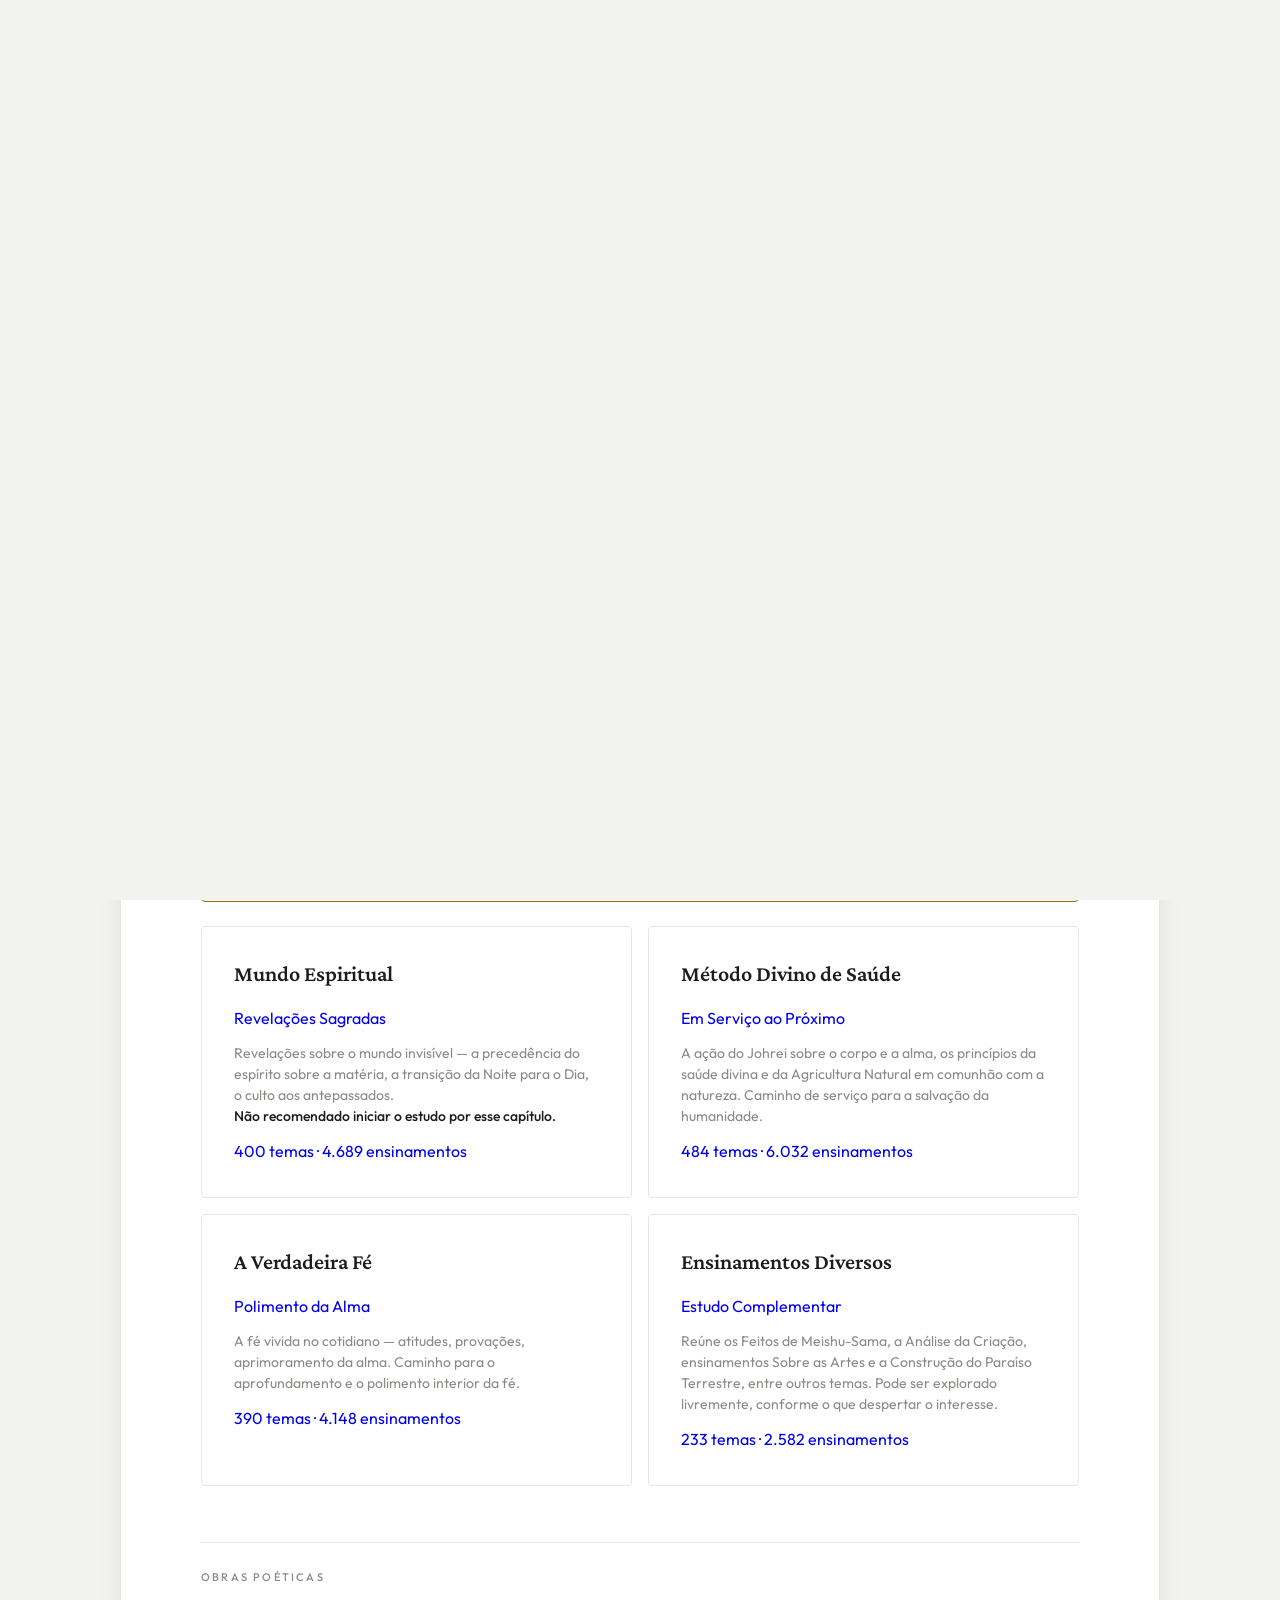
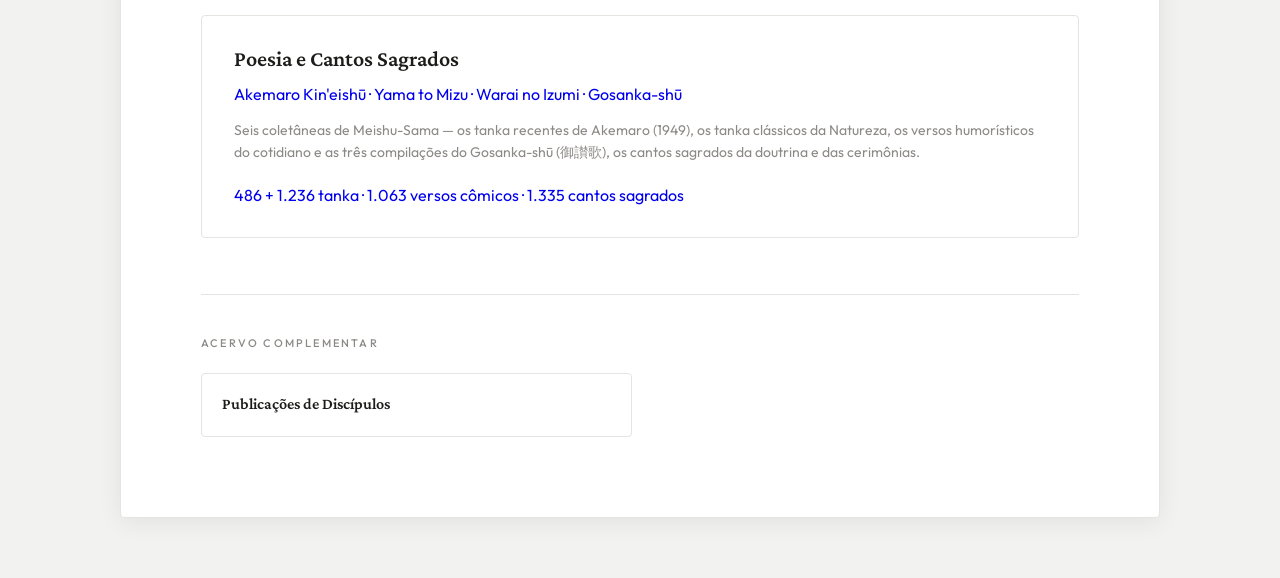
==== commit 7be71186: "Merge pull request #121 from ymikaeru/claude/descoberta-titulo-clicavel-a6r7pa Claude/descoberta tit" ====
--- a/index.html
+++ b/index.html
@@ -1,8 +1,8 @@
-<!DOCTYPE html>
+﻿<!DOCTYPE html>
 <html lang="pt-BR">
 
 <head>
-    <script>(function(){var m=localStorage.getItem('site_mode')||'light';var t=localStorage.getItem('theme')||'light';var d=document.documentElement;d.setAttribute('data-mode',m);d.setAttribute('data-theme',t);var c={'dark:light':'#1A1A1A','dark:quiet':'#2D2D2F','dark:paper':'#2A2824','dark:bold':'#000','dark:calm':'#3B3326','dark:focus':'#000','light:light':'#F2F2F0','light:quiet':'#404043','light:paper':'#EFE8D6','light:bold':'#FFF','light:calm':'#DFCDAE','light:focus':'#FFF'};var bg=c[m+':'+t]||(m==='dark'?'#121212':'#F2F2F0');d.style.backgroundColor=bg})();</script>
+    <script>(function () { var m = localStorage.getItem('site_mode') || 'light'; var t = localStorage.getItem('theme') || 'light'; var d = document.documentElement; d.setAttribute('data-mode', m); d.setAttribute('data-theme', t); var c = { 'dark:light': '#1A1A1A', 'dark:quiet': '#2D2D2F', 'dark:paper': '#2A2824', 'dark:bold': '#000', 'dark:calm': '#3B3326', 'dark:focus': '#000', 'light:light': '#F2F2F0', 'light:quiet': '#404043', 'light:paper': '#EFE8D6', 'light:bold': '#FFF', 'light:calm': '#DFCDAE', 'light:focus': '#FFF' }; var bg = c[m + ':' + t] || (m === 'dark' ? '#121212' : '#F2F2F0'); d.style.backgroundColor = bg })();</script>
     <meta charset="UTF-8">
     <title>Ensinamentos - Caminho da Felicidade</title>
     <meta name="viewport" content="width=device-width, initial-scale=1.0">
@@ -10,24 +10,25 @@
     <link rel="preconnect" href="https://fonts.gstatic.com" crossorigin>
     <link rel="stylesheet"
         href="https://fonts.googleapis.com/css2?family=Outfit:wght@300;400;500;600&family=Crimson+Pro:ital,wght@0,400;0,600;0,700;1,400;1,600&family=Noto+Serif+JP:wght@400;700&display=swap">
-    <link rel="stylesheet" href="css/styles.min.css?v=43">
+    <link rel="stylesheet" href="css/styles.min.css?v=238">
     <link rel="icon" href="favicon.svg" type="image/svg+xml">
+    <link rel="manifest" href="manifest.json">
+    <link rel="apple-touch-icon" href="assets/icons/apple-touch-icon.png">
+    <meta name="apple-mobile-web-app-title" content="C.Felicidade">
 
     <!-- SEO -->
-    <meta name="description"
-        content="Coleção completa dos ensinamentos de Meishu-Sama (Mokichi Okada) em português e japonês. Explore os 4 volumes do Caminho da Felicidade.">
-    <meta property="og:title" content="Ensinamentos de Meishu-Sama | Caminho da Felicidade">
-    <meta property="og:description"
-        content="Coleção completa dos ensinamentos de Meishu-Sama (Mokichi Okada) em português e japonês. Explore os 4 volumes do Caminho da Felicidade.">
+    <meta name="description" content="Site Oficial da Comunidade Messiânica Universal">
+    <meta property="og:title" content="Site Oficial da Comunidade Messiânica Universal">
+    <meta property="og:description" content="Site Oficial da Comunidade Messiânica Universal">
     <meta property="og:type" content="website">
-    <meta property="og:image" content="icon-512.png">
+    <meta property="og:image" content="assets/icons/icon-512.png">
     <meta name="twitter:card" content="summary">
-    <script src="js/toggle.js?v=24" defer></script>
-    <script src="js/nav.js?v=1" defer></script>
-    <script src="js/theme.js?v=1" defer></script>
-    <script src="js/language.js?v=1" defer></script>
-    <script src="js/typography.js?v=1" defer></script>
-    <script src="js/search.js?v=6" defer></script>
+    <script src="js/toggle.js?v=46" defer></script>
+    <script src="js/nav.js?v=83" defer></script>
+    <script src="js/theme.js?v=3" defer></script>
+    <script src="js/language.js?v=14" defer></script>
+    <script src="js/typography.js?v=2" defer></script>
+    <script src="js/search.min.js?v=58" defer></script>
     <script>
         // Reader handles its own initialization that differs from Home/Index
         if (!window.location.href.includes('reader.html')) {
@@ -40,17 +41,25 @@
 
 </head>
 
-<body>
+<body class="home-page">
     <a href="#main-content" class="skip-link">Ir para o conteúdo</a>
     <div id="page-gate"
         style="position:fixed;top:0;left:0;right:0;bottom:0;width:100%;height:100%;z-index:4999;background:#f5f3ee;background:var(--bg-color,#f5f3ee)">
     </div>
     <header class="header">
         <a href="index.html" class="header__logo">
-            <svg width="28" height="28" viewBox="0 0 200 200" xmlns="http://www.w3.org/2000/svg" aria-label="Emblema da Comunidade Messiânica Universal"><circle cx="100" cy="100" r="98" fill="#b8860b"/><circle cx="100" cy="100" r="92" fill="#fff"/><rect x="80" y="8" width="40" height="184" fill="#006400"/><rect x="8" y="80" width="184" height="40" fill="#006400"/><circle cx="100" cy="100" r="42" fill="#cc0000"/><circle cx="100" cy="100" r="28" fill="#b8860b"/></svg>
+            <svg width="28" height="28" viewBox="0 0 200 200" xmlns="http://www.w3.org/2000/svg"
+                aria-label="Emblema da Comunidade Messiânica Universal">
+                <circle cx="100" cy="100" r="98" fill="#b8860b" />
+                <circle cx="100" cy="100" r="92" fill="#fff" />
+                <rect x="80" y="8" width="40" height="184" fill="#006400" />
+                <rect x="8" y="80" width="184" height="40" fill="#006400" />
+                <circle cx="100" cy="100" r="42" fill="#cc0000" />
+                <circle cx="100" cy="100" r="28" fill="#b8860b" />
+            </svg>
         </a>
         <span class="header__site-name lang-pt">Caminho da Felicidade</span>
-        <span class="header__site-name lang-ja" style="display:none;">御教えカレッジ</span>
+        <span class="header__site-name lang-ja" style="display:none;">幸福の道</span>
         <div class="header__nav">
             <a href="index.html" style="font-weight:600; opacity:0.7;"><span>⌂ Início</span></a>
             <a href="mioshiec1/index.html"
@@ -72,94 +81,334 @@
                         <span class="lang-pt">Ensinamentos <br class="mobile-br"> de Meishu-Sama</span>
                         <span class="lang-ja" style="display:none">明主様御教え</span>
                     </h1>
-                    <p
-                        style="text-align:center; color:var(--text-muted); margin-bottom:32px; max-width:600px; margin-inline:auto;">
-                        <span class="lang-pt">Tradução em português das obras de Meishu-Sama, organizadas em volumes
-                            temáticos para estudo e reflexão.</span>
-                        <span class="lang-ja" style="display:none">明主様の御教えをテーマ別にまとめた日本語とポルトガル語の御教えカレッジです。</span>
-                    </p>
-                    <div style="text-align:center; margin-bottom:48px;">
-                        <button class="btn-random-hero" onclick="openRandomTeaching(event)">
-                            <span class="lang-pt">Luz do Momento</span>
-                            <span class="lang-ja" style="display:none">ランダム御教え</span>
+                    <!-- Citação que enquadra o site. O subtítulo anterior ("organizadas em
+                         volumes temáticos para estudo e reflexão") descrevia um acervo de
+                         CONSULTA — o comportamento que se quer mudar, escrito na porta de
+                         entrada. A base é o ensinamento. Fonte: "Deve-se Ler Bastante os
+                         Escritos Divinos" (大いに神書を読むべし), 29/11/1950 —
+                         mioshiec3/haidoku1.html, tópico 0.
+                         A citação NÃO é clicável; só a atribuição leva ao Ensinamento, para
+                         não sequestrar o clique de quem quer começar a ler agora. -->
+                    <style>
+                        /* Epígrafe, não módulo. O Poema do Momento é um card com borda;
+                           repetir a mesma caixa aqui daria dois boxes empilhados e tiraria
+                           o ar do topo. Então a citação ganha a MESMA gramática (rótulo →
+                           corpo → fonte) com tratamento diferente: filete de acento no
+                           lugar da borda, e texto alinhado à esquerda — cinco linhas
+                           centralizadas obrigam o olho a procurar onde cada uma começa. */
+                        /* O filete é ESTRUTURA: vai de ponta a ponta, alinhado com os
+                           demais da página (Poema, "O acervo"). Quem tem medida própria é
+                           o TEXTO — na largura cheia dariam 100+ caracteres por linha.
+                           Antes o bloco inteiro tinha max-width e os filetes empilhados
+                           saíam com larguras diferentes, o que lia como erro. */
+                        /* Duas colunas: metadados à esquerda, texto à direita. Ocupa a
+                           faixa inteira sem alongar a linha de leitura, e RIMA com o Poema
+                           do Momento logo abaixo, que também é de duas colunas. Antes o
+                           texto parava em 640px e sobrava um vazio à direita que lia como
+                           leiaute inacabado. */
+                        .home-quote{max-width:none;margin:4px 0 56px;padding:26px 0 0;border:0;border-top:1px solid var(--border);text-align:left;}
+                        /* Rótulo discreto, não dourado: aqui ele organiza, não chama.
+                           O ouro fica reservado às AÇÕES da página (o botão logo abaixo). */
+                        .home-quote__kicker{display:block;margin:0 0 20px;}
+                        /* Sem itálico: em cinco linhas ele vira ornamento e cansa. Romano
+                           com entrelinha larga lê como voz calma — que é o registro certo. */
+                        .home-quote__text{max-width:780px;font-family:var(--font-serif);font-size:19px;line-height:1.8;font-style:normal;color:var(--text-main);margin:0 0 22px;text-wrap:pretty;}
+                        .home-quote__cite{display:block;font-family:var(--font-ui);font-size:11px;font-style:normal;letter-spacing:.06em;line-height:1.6;text-transform:uppercase;color:var(--text-muted);}
+                        .home-quote__cite a{color:inherit;text-decoration:none;transition:color .2s;}
+                        .home-quote__cite a:hover{color:var(--accent);}
+                        @media (max-width:640px){
+                            .home-quote{margin-bottom:40px;padding-top:22px;}
+                            .home-quote__text{font-size:16.5px;line-height:1.8;}
+                        }
+                    </style>
+                    <blockquote class="home-quote">
+                        <span class="home-quote__kicker">
+                            <span class="lang-pt">A base deste acervo</span>
+                            <span class="lang-ja" style="display:none">この文庫の礎</span>
+                        </span>
+                        <p class="home-quote__text">
+                            <span class="lang-pt">“Leiam os Escritos Divinos o quanto puderem, pois, quanto mais se
+                                lê, mais profunda se torna a fé e mais se pole a alma. Aquele que descuida da leitura
+                                reverente dos Escritos Divinos vê sua força espiritual diminuir pouco a pouco. Quanto
+                                mais integral se torna a fé, mais se sente vontade de ler com avidez; e convém ler
+                                repetidas e repetidas vezes, até que o Ensinamento penetre no íntimo. Evidentemente,
+                                quanto mais se lê, mais claramente se compreende a Vontade Divina.”</span>
+                            <span class="lang-ja"
+                                style="display:none">「読めば読む程信仰が深くなり、魂が磨けるのである。御神書の拝読を疎かにする者は、力がだんだん減るものである。信仰が徹底すればするほど、貪るように読みたくなるもので、繰り返し繰り返し肚にはいるまで読むのがよいのである。勿論読めば読むほどご神意がはっきり分るものである」</span>
+                        </p>
+                        <cite class="home-quote__cite">
+                            <a href="reader.html?vol=mioshiec3&amp;file=haidoku1.html">
+                                <span class="lang-pt">Meishu-Sama · “Deve-se Ler Bastante os Escritos Divinos” · 29 de
+                                    novembro de 1950</span>
+                                <span class="lang-ja" style="display:none">明主様「大いに神書を読むべし」昭和25年11月29日</span>
+                            </a>
+                        </cite>
+                    </blockquote>
+                    <!-- À esquerda, na mesma margem do rótulo, do texto e da atribuição:
+                         centralizado, era a única coisa do topo que não se alinhava a
+                         nada e ficava boiando. -->
+                    <div style="text-align:left; margin-bottom:48px;">
+                        <button class="btn-random-hero" onclick="openDiscovery()">
+                            <svg width="16" height="16" viewBox="0 0 24 24" fill="none" stroke="currentColor"
+                                stroke-width="2" stroke-linecap="round" stroke-linejoin="round" aria-hidden="true">
+                                <path d="M12 3l1.9 5.8a2 2 0 0 0 1.3 1.3L21 12l-5.8 1.9a2 2 0 0 0-1.3 1.3L12 21l-1.9-5.8a2 2 0 0 0-1.3-1.3L3 12l5.8-1.9a2 2 0 0 0 1.3-1.3L12 3z" />
+                            </svg>
+                            <!-- "Luz do Momento" era bonito e não dizia o que acontece ao clicar.
+                                 O JA continua 御縁の御教え — lá o rótulo já é claro. -->
+                            <span class="lang-pt">Descobrir um Ensinamento</span>
+                            <span class="lang-ja" style="display:none">御縁の御教え</span>
                         </button>
                     </div>
+
+                    <!-- Poema do Momento — poesia aleatória a cada visita (js/poema-aleatorio.js) -->
+                    <style>
+                        /* Sem caixa, como a epígrafe: o Poema é um RESPIRO entre a porta de
+                           entrada e o acervo, não um card competindo com os volumes. Com
+                           borda + fundo ele quebrava a linguagem do topo (filete e ar) e
+                           virava o terceiro tratamento de moldura em sequência. */
+                        .poema-momento{background:transparent;border:0;border-top:1px solid var(--border);border-radius:0;padding:26px 0 0;margin-bottom:64px;}
+                        .poema-momento__head{display:flex;align-items:center;gap:12px;margin-bottom:18px;}
+                        .poema-momento__kicker{/* tipo vem da regra de rótulo único */}
+                        .poema-momento__shuffle{margin-left:auto;display:flex;align-items:center;justify-content:center;width:34px;height:34px;padding:0;background:var(--surface);border:1px solid var(--border);border-radius:var(--radius);color:var(--text-muted);cursor:pointer;transition:color .2s,border-color .2s,background .2s;}
+                        .poema-momento__shuffle:hover{color:var(--accent);border-color:var(--accent);background:var(--accent-soft);}
+                        .poema-momento__shuffle svg{width:17px;height:17px;}
+                        /* Vão maior no lugar do divisor: a linha vertical era filete DENTRO do
+                           bloco — o mesmo que tiramos do rodapé — e ainda ficava pendurada,
+                           porque a tradução é curta e o original + romaji são altos. */
+                        .poema-momento__body{display:grid;grid-template-columns:1fr 1fr;gap:52px;align-items:start;}
+                        .poema-momento__jp{font-family:'Noto Serif JP',serif;font-size:18px;font-weight:600;line-height:1.9;letter-spacing:.06em;color:var(--text-main);}
+                        .poema-momento__rj{font-family:var(--font-serif);font-size:14px;font-style:italic;color:var(--text-muted);line-height:1.6;letter-spacing:.02em;margin:10px 0 0;}
+                        .poema-momento__pt{font-family:var(--font-serif);font-size:18px;line-height:1.7;margin:0;color:var(--text-main);}
+                        /* Sem filete interno: ele existia pra separar conteúdo de rodapé DENTRO da
+                           caixa. Sem a caixa, virou o terceiro filete horizontal do bloco —
+                           o espaço já faz essa separação. */
+                        /* Amarra por PROXIMIDADE, não por filete: colada no poema (14px) e longe do
+                           limite de baixo (64px no bloco). Com 26/48 ela ficava quase
+                           equidistante dos dois e lia como linha solta. */
+                        .poema-momento__meta{display:flex;flex-wrap:wrap;align-items:center;gap:12px;margin-top:14px;padding-top:0;border-top:0;}
+                        .poema-momento__col{font-family:var(--font-ui);font-size:12px;color:var(--text-muted);letter-spacing:.02em;opacity:.8;}
+                        .poema-momento__link{margin-left:auto;font-family:var(--font-ui);font-size:13px;font-weight:600;color:var(--accent);text-decoration:none;}
+                        .poema-momento__link:hover{text-decoration:underline;}
+                        /* Sem a tradução ao lado, a grade de 2 colunas deixaria metade
+                           vazia. */
+                        html[lang="ja"] .poema-momento__body{grid-template-columns:1fr;}
+                        @media (max-width:640px){.poema-momento__body{grid-template-columns:1fr;gap:22px;}}
+                    </style>
+                    <section id="poemaMomento" class="poema-momento" hidden aria-labelledby="poema-momento-title">
+                        <div class="poema-momento__head">
+                            <span class="poema-momento__kicker" id="poema-momento-title">
+                                <span class="lang-pt">Poema do Momento</span>
+                                <span class="lang-ja" style="display:none">御歌</span>
+                            </span>
+                            <button type="button" id="poemaMomentoShuffle" class="poema-momento__shuffle" title="Outra poesia" aria-label="Mostrar outra poesia">
+                                <svg viewBox="0 0 24 24" fill="none" stroke="currentColor" stroke-width="2" stroke-linecap="round" stroke-linejoin="round" aria-hidden="true">
+                                    <path d="M12 3l1.9 5.8a2 2 0 0 0 1.3 1.3L21 12l-5.8 1.9a2 2 0 0 0-1.3 1.3L12 21l-1.9-5.8a2 2 0 0 0-1.3-1.3L3 12l5.8-1.9a2 2 0 0 0 1.3-1.3L12 3z" />
+                                </svg>
+                            </button>
+                        </div>
+                        <div class="poema-momento__body">
+                            <div>
+                                <div class="poema-momento__jp" id="pmJp"></div>
+                                <!-- romaji e tradução são apoios pra quem NÃO lê japonês;
+                                     .lang-pt faz o setLanguage escondê-los no modo JA -->
+                                <p class="poema-momento__rj lang-pt" id="pmRj"></p>
+                            </div>
+                            <p class="poema-momento__pt lang-pt" id="pmPt"></p>
+                        </div>
+                        <div class="poema-momento__meta">
+                            <span class="poema-momento__col">
+                                <span class="lang-pt" id="pmTitle"></span><span class="lang-pt"
+                                    id="pmColPt"></span><span class="lang-ja" style="display:none"
+                                    id="pmColJa"></span>
+                            </span>
+                            <a class="poema-momento__link" id="pmLink" href="poesia.html">
+                                <span class="lang-pt">Ler no leitor →</span>
+                                <span class="lang-ja" style="display:none">読む →</span>
+                            </a>
+                        </div>
+                    </section>
+
+                    <!-- Rótulos de seção: a home não tinha espinha — todos os blocos eram
+                         pares, sem hierarquia. Mesmo cinza discreto da epígrafe e do Poema;
+                         o dourado segue reservado às ações. -->
+                    <style>
+                        /* Dois níveis, ambos LEVES:
+                             título de seção  → 12px/600  (O acervo, Obras Poéticas, …)
+                             rótulo de bloco  → 10px/500  (A base deste acervo, Poema do…)
+                           Os títulos de seção do site eram 15px/600. Igualar "O acervo" a
+                           eles pesava demais: "Obras Poéticas" fica lá embaixo, depois dos
+                           cards, onde aguenta; este nasce colado na epígrafe e no Poema,
+                           que são delicados. Então os três descem pro registro do topo —
+                           escopo .home-page, pra não mexer no .stats-title de outras
+                           páginas. */
+                        /* UM ESTILO DE RÓTULO para toda a home. Antes eram seis rótulos
+                           em quatro combinações e DUAS famílias — .stats-title nunca
+                           declarou font-family e herdava a serifada do corpo.
+                           Regra: uma família por função. Serifada = voz e conteúdo
+                           (título, citação, poema, títulos de card). Sans em caixa alta
+                           espaçada = etiqueta e ação. Sem exceção.
+                           A hierarquia vem do FILETE e do ESPAÇO, não do tipo:
+                             seção → filete + 56px acima
+                             bloco → filete + 26px acima */
+                        .home-label,
+                        .home-section-label,
+                        .home-page .stats-title,
+                        .home-quote__kicker,
+                        .poema-momento__kicker{
+                            font-family:var(--font-ui);font-size:11px;font-weight:500;
+                            letter-spacing:.2em;text-transform:uppercase;color:var(--text-muted);
+                        }
+                        .home-section-label{display:block;margin:0 0 18px;padding-top:56px;border-top:1px solid var(--border);}
+                    </style>
+                    <span class="home-section-label">
+                        <span class="lang-pt">O acervo</span>
+                        <span class="lang-ja" style="display:none">文庫</span>
+                    </span>
+
+                    <a href="reader.html?vol=mioshiec1&file=zyobun.html" class="topic-card"
+                        style="flex-direction:column; align-items:flex-start; padding:28px 32px; margin-bottom:24px; background:var(--accent-soft); border-color:var(--accent);">
+                        <div
+                            style="font-family:var(--font-ui); font-size:11px; letter-spacing:2px; color:var(--accent); font-weight:600; margin-bottom:8px;">
+                            <span class="lang-pt">PREFÁCIO</span>
+                            <span class="lang-ja" style="display:none">序 文</span>
+                        </div>
+                        <div class="topic-card__title" style="font-size:20px; margin-bottom:6px;">
+                            <span class="lang-pt">O Objetivo da Fundação da Igreja por Meishu-Sama</span>
+                            <span class="lang-ja" style="display:none">明主様御立教の御目的</span>
+                        </div>
+                        <div style="font-size:13px; color:var(--text-muted); line-height:1.5;">
+                            <span class="lang-pt">Discurso de fundação da Igreja (1935) — o propósito Divino e a
+                                edificação do Mundo de Daikomyo.</span>
+                            <span class="lang-ja" style="display:none">御立教の御目的と大光明世界・地上天国建設の御教え。</span>
+                        </div>
+                    </a>
                     <div class="topic-list" style="grid-template-columns: repeat(auto-fit, minmax(320px, 1fr));">
                         <a href="mioshiec1/index.html" class="topic-card"
                             style="flex-direction:column; align-items:flex-start; height:100%; padding: 32px;">
-                            <span class="section-label" style="text-align:left; margin-bottom:12px;">Volume 1</span>
-                            <div class="topic-card__title" style="font-size:22px; margin-bottom:8px">
+                            <div class="topic-card__title" style="font-size:22px; margin-bottom:4px; flex:0 0 auto">
                                 <span class="lang-pt">Mundo Espiritual</span>
                                 <span class="lang-ja" style="display:none">霊界編</span>
                             </div>
+                            <div class="topic-card__tagline">
+                                <span class="lang-pt">Revelações Sagradas</span>
+                                <span class="lang-ja" style="display:none">神聖な啓示</span>
+                            </div>
                             <div style="font-size:14px; color:var(--text-muted); line-height:1.5">
-                                <span class="lang-pt">Ensinamentos sobre o mundo espiritual e princípios
-                                    fundamentais.</span>
-                                <span class="lang-ja" style="display:none">霊界と根本義に関する御教え集。</span>
-                            </div>
-                            <button class="vol-random-btn" onclick="event.preventDefault(); event.stopPropagation(); openRandomFromVolume('mioshiec1', event)" title="Ensino aleatório do Volume 1">
-                                <svg width="18" height="18" viewBox="0 0 24 24" fill="none" stroke="currentColor" stroke-width="2" stroke-linecap="round" stroke-linejoin="round">
-                                    <path d="M12 3l1.9 5.8a2 2 0 0 0 1.3 1.3L21 12l-5.8 1.9a2 2 0 0 0-1.3 1.3L12 21l-1.9-5.8a2 2 0 0 0-1.3-1.3L3 12l5.8-1.9a2 2 0 0 0 1.3-1.3L12 3z"/>
+                                <span class="lang-pt">Revelações sobre o mundo invisível — a precedência do espírito
+                                    sobre a matéria, a transição da Noite para o Dia, o culto aos antepassados. <strong
+                                        style="color: var(--text-main); font-weight: 500;"><br>Não recomendado iniciar o
+                                        estudo por esse capítulo.</strong></span>
+                                <span class="lang-ja" style="display:none">霊界からの啓示——霊主体従、夜昼転換、先祖供養についての御教え。<strong
+                                        style="color: var(--text-main); font-weight: 500;">深遠な御教えのため、学び始める巻としてはお勧めしません。</strong></span>
+                            </div>
+                            <div class="topic-card__stats">
+                                <span class="lang-pt">400 temas · 4.689 ensinamentos</span>
+                                <span class="lang-ja" style="display:none">400テーマ · 4,689刊行物</span>
+                            </div>
+                            <button class="vol-random-btn"
+                                onclick="event.preventDefault(); event.stopPropagation(); openDiscovery('mioshiec1')"
+                                title="Descobrir um Ensinamento do Volume 1">
+                                <svg width="18" height="18" viewBox="0 0 24 24" fill="none" stroke="currentColor"
+                                    stroke-width="2" stroke-linecap="round" stroke-linejoin="round">
+                                    <path
+                                        d="M12 3l1.9 5.8a2 2 0 0 0 1.3 1.3L21 12l-5.8 1.9a2 2 0 0 0-1.3 1.3L12 21l-1.9-5.8a2 2 0 0 0-1.3-1.3L3 12l5.8-1.9a2 2 0 0 0 1.3-1.3L12 3z" />
                                 </svg>
                             </button>
                         </a>
                         <a href="mioshiec2/index.html" class="topic-card"
                             style="flex-direction:column; align-items:flex-start; height:100%; padding: 32px;">
-                            <span class="section-label" style="text-align:left; margin-bottom:12px;">Volume 2</span>
-                            <div class="topic-card__title" style="font-size:22px; margin-bottom:8px">
+                            <div class="topic-card__title" style="font-size:22px; margin-bottom:4px; flex:0 0 auto">
                                 <span class="lang-pt">Método Divino de Saúde</span>
                                 <span class="lang-ja" style="display:none">浄霊・自然農法</span>
                             </div>
+                            <div class="topic-card__tagline">
+                                <span class="lang-pt">Em Serviço ao Próximo</span>
+                                <span class="lang-ja" style="display:none">隣人への奉仕</span>
+                            </div>
                             <div style="font-size:14px; color:var(--text-muted); line-height:1.5">
-                                <span class="lang-pt">Método Divino de Saúde e Agricultura Natural em harmonia com a
-                                    natureza.</span>
-                                <span class="lang-ja" style="display:none">浄霊、健康法、自然農法の御教え。</span>
-                            </div>
-                            <button class="vol-random-btn" onclick="event.preventDefault(); event.stopPropagation(); openRandomFromVolume('mioshiec2', event)" title="Ensino aleatório do Volume 2">
-                                <svg width="18" height="18" viewBox="0 0 24 24" fill="none" stroke="currentColor" stroke-width="2" stroke-linecap="round" stroke-linejoin="round">
-                                    <path d="M12 3l1.9 5.8a2 2 0 0 0 1.3 1.3L21 12l-5.8 1.9a2 2 0 0 0-1.3 1.3L12 21l-1.9-5.8a2 2 0 0 0-1.3-1.3L3 12l5.8-1.9a2 2 0 0 0 1.3-1.3L12 3z"/>
+                                <span class="lang-pt">A ação do Johrei sobre o corpo e a alma, os princípios da saúde
+                                    divina e da Agricultura Natural em comunhão com a natureza. Caminho de serviço para
+                                    a salvação da humanidade.</span>
+                                <span class="lang-ja" style="display:none">浄霊の作用、神聖な健康法、自然と共に生きる自然農法。人類救済への奉仕の道。</span>
+                            </div>
+                            <div class="topic-card__stats">
+                                <span class="lang-pt">484 temas · 6.032 ensinamentos</span>
+                                <span class="lang-ja" style="display:none">484テーマ · 6,032刊行物</span>
+                            </div>
+                            <button class="vol-random-btn"
+                                onclick="event.preventDefault(); event.stopPropagation(); openDiscovery('mioshiec2')"
+                                title="Descobrir um Ensinamento do Volume 2">
+                                <svg width="18" height="18" viewBox="0 0 24 24" fill="none" stroke="currentColor"
+                                    stroke-width="2" stroke-linecap="round" stroke-linejoin="round">
+                                    <path
+                                        d="M12 3l1.9 5.8a2 2 0 0 0 1.3 1.3L21 12l-5.8 1.9a2 2 0 0 0-1.3 1.3L12 21l-1.9-5.8a2 2 0 0 0-1.3-1.3L3 12l5.8-1.9a2 2 0 0 0 1.3-1.3L12 3z" />
                                 </svg>
                             </button>
                         </a>
                         <a href="mioshiec3/index.html" class="topic-card"
                             style="flex-direction:column; align-items:flex-start; height:100%; padding: 32px;">
-                            <span class="section-label" style="text-align:left; margin-bottom:12px;">Volume 3</span>
-                            <div class="topic-card__title" style="font-size:22px; margin-bottom:8px">
+                            <div class="topic-card__title" style="font-size:22px; margin-bottom:4px; flex:0 0 auto">
                                 <span class="lang-pt">A Verdadeira Fé</span>
                                 <span class="lang-ja" style="display:none">信仰編</span>
                             </div>
+                            <div class="topic-card__tagline">
+                                <span class="lang-pt">Polimento da Alma</span>
+                                <span class="lang-ja" style="display:none">魂の研磨</span>
+                            </div>
                             <div style="font-size:14px; color:var(--text-muted); line-height:1.5">
-                                <span class="lang-pt">Volume 3 - Ensinamentos sobre a prática e o aprimoramento da
-                                    fé.</span>
-                                <span class="lang-ja" style="display:none">第三巻：信仰の実践 e 向上に関する御教え集。</span>
-                            </div>
-                            <button class="vol-random-btn" onclick="event.preventDefault(); event.stopPropagation(); openRandomFromVolume('mioshiec3', event)" title="Ensino aleatório do Volume 3">
-                                <svg width="18" height="18" viewBox="0 0 24 24" fill="none" stroke="currentColor" stroke-width="2" stroke-linecap="round" stroke-linejoin="round">
-                                    <path d="M12 3l1.9 5.8a2 2 0 0 0 1.3 1.3L21 12l-5.8 1.9a2 2 0 0 0-1.3 1.3L12 21l-1.9-5.8a2 2 0 0 0-1.3-1.3L3 12l5.8-1.9a2 2 0 0 0 1.3-1.3L12 3z"/>
+                                <span class="lang-pt">A fé vivida no cotidiano — atitudes, provações, aprimoramento da
+                                    alma. Caminho para o aprofundamento e o polimento interior da fé.</span>
+                                <span class="lang-ja" style="display:none">日々に生きる信仰——心構え、試練、魂の向上。信仰を深め、内面を磨く道。</span>
+                            </div>
+                            <div class="topic-card__stats">
+                                <span class="lang-pt">390 temas · 4.148 ensinamentos</span>
+                                <span class="lang-ja" style="display:none">390テーマ · 4,148刊行物</span>
+                            </div>
+                            <button class="vol-random-btn"
+                                onclick="event.preventDefault(); event.stopPropagation(); openDiscovery('mioshiec3')"
+                                title="Descobrir um Ensinamento do Volume 3">
+                                <svg width="18" height="18" viewBox="0 0 24 24" fill="none" stroke="currentColor"
+                                    stroke-width="2" stroke-linecap="round" stroke-linejoin="round">
+                                    <path
+                                        d="M12 3l1.9 5.8a2 2 0 0 0 1.3 1.3L21 12l-5.8 1.9a2 2 0 0 0-1.3 1.3L12 21l-1.9-5.8a2 2 0 0 0-1.3-1.3L3 12l5.8-1.9a2 2 0 0 0 1.3-1.3L12 3z" />
                                 </svg>
                             </button>
                         </a>
                         <a href="mioshiec4/index.html" class="topic-card"
                             style="flex-direction:column; align-items:flex-start; height:100%; padding: 32px;">
-                            <span class="section-label" style="text-align:left; margin-bottom:12px;">Volume 4</span>
-                            <div class="topic-card__title" style="font-size:22px; margin-bottom:8px">
-                                <span class="lang-pt">Ensinamentos Complementares</span>
-                                <span class="lang-ja" style="display:none">補足編</span>
+                            <div class="topic-card__title" style="font-size:22px; margin-bottom:4px; flex:0 0 auto">
+                                <span class="lang-pt">Ensinamentos Diversos</span>
+                                <span class="lang-ja" style="display:none">多様な御教え</span>
+                            </div>
+                            <div class="topic-card__tagline">
+                                <span class="lang-pt">Estudo Complementar</span>
+                                <span class="lang-ja" style="display:none">補足の学び</span>
                             </div>
                             <div style="font-size:14px; color:var(--text-muted); line-height:1.5">
-                                <span class="lang-pt">Ensinamentos complementares e temas diversos da obra
-                                    divina.</span>
-                                <span class="lang-ja" style="display:none">第四巻：補足の御教えと様々なテーマ。</span>
-                            </div>
-                            <button class="vol-random-btn" onclick="event.preventDefault(); event.stopPropagation(); openRandomFromVolume('mioshiec4', event)" title="Ensino aleatório do Volume 4">
-                                <svg width="18" height="18" viewBox="0 0 24 24" fill="none" stroke="currentColor" stroke-width="2" stroke-linecap="round" stroke-linejoin="round">
-                                    <path d="M12 3l1.9 5.8a2 2 0 0 0 1.3 1.3L21 12l-5.8 1.9a2 2 0 0 0-1.3 1.3L12 21l-1.9-5.8a2 2 0 0 0-1.3-1.3L3 12l5.8-1.9a2 2 0 0 0 1.3-1.3L12 3z"/>
+                                <span class="lang-pt">Reúne os Feitos de Meishu-Sama, a Análise da Criação, ensinamentos
+                                    Sobre as Artes e a Construção do Paraíso Terrestre, entre outros temas. Pode ser
+                                    explorado livremente, conforme o que despertar o interesse.</span>
+                                <span class="lang-ja"
+                                    style="display:none">明主様の御事跡、森羅万象の解析、芸術論、地上天国の雛形建設など、多様なテーマを収めた巻。関心の赴くままに、自由にお読みください。</span>
+                            </div>
+                            <div class="topic-card__stats">
+                                <span class="lang-pt">233 temas · 2.582 ensinamentos</span>
+                                <span class="lang-ja" style="display:none">233テーマ · 2,582刊行物</span>
+                            </div>
+                            <button class="vol-random-btn"
+                                onclick="event.preventDefault(); event.stopPropagation(); openDiscovery('mioshiec4')"
+                                title="Descobrir um Ensinamento do Volume 4">
+                                <svg width="18" height="18" viewBox="0 0 24 24" fill="none" stroke="currentColor"
+                                    stroke-width="2" stroke-linecap="round" stroke-linejoin="round">
+                                    <path
+                                        d="M12 3l1.9 5.8a2 2 0 0 0 1.3 1.3L21 12l-5.8 1.9a2 2 0 0 0-1.3 1.3L12 21l-1.9-5.8a2 2 0 0 0-1.3-1.3L3 12l5.8-1.9a2 2 0 0 0 1.3-1.3L12 3z" />
                                 </svg>
                             </button>
                         </a>
                     </div>
 
-                    <!-- Global Statistics -->
+                    <!-- Global Statistics — temporariamente oculto, descomente o bloco abaixo para reativar -->
+                    <!--
                     <div class="volume-stats-footer" style="margin-top: 48px;">
                         <div class="stats-header">
                             <span class="stats-title">
@@ -236,24 +485,59 @@
                             </div>
                         </div>
                     </div>
-
-                    <!-- ─── Publicações de Discípulos ─────────────────────── -->
-                    <section class="disciples-home-section">
+                    -->
+
+                    <!-- Sem rótulo próprio aqui: "Obras Poéticas" e "Acervo Complementar"
+                         já se anunciam. Basta o filete pra separar do acervo principal —
+                         um segundo rótulo em cima do título da seção seria eco. -->
+                    <!-- ─── Poesia (bilingual) ─────────────────────────────── -->
+                    <section class="poetry-home-section"
+                        style="margin-top:56px; padding-top:26px; border-top:1px solid var(--border);">
+                        <div class="stats-header">
+                            <span class="stats-title">
+                                <span class="lang-pt">Obras Poéticas</span>
+                                <span class="lang-ja" style="display:none">詩 集</span>
+                            </span>
+                        </div>
+                        <a href="poesia.html" class="topic-card"
+                            style="flex-direction:column; align-items:flex-start; padding: 28px 32px; gap:8px;">
+                            <div class="topic-card__title" style="font-size:22px; flex:0 0 auto;">
+                                <span class="lang-pt">Poesia e Cantos Sagrados</span>
+                                <span class="lang-ja" style="display:none">詩歌・御讃歌集</span>
+                            </div>
+                            <div class="topic-card__tagline" style="margin: 0;">
+                                <span class="lang-pt">Akemaro Kin'eishū · Yama to Mizu · Warai no Izumi ·
+                                    Gosanka-shū</span>
+                                <span class="lang-ja" style="display:none">あきまろきんえいしゅう・やまとみず・わらいのいずみ・ごさんかしゅう</span>
+                            </div>
+                            <div style="font-size:14px; color:var(--text-muted); line-height:1.55; margin-top: 4px;">
+                                <span class="lang-pt">Seis coletâneas de Meishu-Sama — os tanka recentes de Akemaro
+                                    (1949), os tanka clássicos da Natureza, os versos humorísticos do cotidiano e as
+                                    três compilações do Gosanka-shū (御讃歌), os cantos sagrados da doutrina e das
+                                    cerimônias.</span>
+                                <span class="lang-ja" style="display:none">明主様御自身による六つの詩歌集 —
+                                    昭和24年の近詠集、自然を詠む古典短歌、世俗を笑う庶民の句、そして御讃歌集三巻。</span>
+                            </div>
+                            <div class="topic-card__stats" style="padding-top: 12px;">
+                                <span class="lang-pt">486 + 1.236 tanka · 1.063 versos cômicos · 1.335 cantos
+                                    sagrados</span>
+                                <span class="lang-ja" style="display:none">486・1,236 短歌・1,063 寒句・1,335 御讃歌</span>
+                            </div>
+                        </a>
+                    </section>
+
+                    <!-- ─── Publicações de Discípulos (apenas PT) ─────────── -->
+                    <section class="disciples-home-section lang-pt">
                         <div class="stats-header disciples-home-header">
-                            <span class="stats-title">
-                                <span class="lang-pt">Acervo Complementar</span>
-                                <span class="lang-ja" style="display:none">関連書籍</span>
-                            </span>
+                            <span class="stats-title">Acervo Complementar</span>
                         </div>
                         <div class="disciples-home-grid">
                             <a href="reader.html?pub=disciples" class="topic-card">
-                                <div class="topic-card__title">
-                                    <span class="lang-pt">Publicações de Discípulos</span>
-                                    <span class="lang-ja" style="display:none">弟子の著作</span>
-                                </div>
+                                <div class="topic-card__title">Publicações de Discípulos</div>
                             </a>
                         </div>
                     </section>
+
                 </div>
 
 
@@ -267,20 +551,24 @@
     <script type="importmap">
     {"imports":{"@supabase/supabase-js":"https://cdn.jsdelivr.net/npm/@supabase/supabase-js@2/+esm"}}</script>
     <script type="module">
-      import { storageFetch, storageList } from './js/storage.js';
-      window.supabaseStorageFetch = storageFetch;
-      window.supabaseStorageList = storageList;
+        import { storageFetch, storageList } from './js/storage.js?v=4';
+        window.supabaseStorageFetch = storageFetch;
+        window.supabaseStorageList = storageList;
     </script>
     <script type="module">
-      import * as cloudSync from './js/sync.js';
-      window._cloudSync = cloudSync;
+        import * as cloudSync from './js/sync.js?v=13';
+        window._cloudSync = cloudSync;
     </script>
-    <script type="module" src="js/login.js?v=5"></script>
-    <script src="js/access.js?v=5"></script>
-    <script src="js/modals.js?v=1"></script>
-    <script src="js/highlights.js?v=3" defer></script>
+    <script type="module" src="js/login.js?v=16"></script>
+    <script src="js/access.js?v=6"></script>
+    <script src="js/modals.js?v=45"></script>
+    <script src="js/highlights.min.js?v=37" defer></script>
+    <script src="js/recommendations.js?v=62" defer></script>
+    <script src="js/study-messages.js?v=3" defer></script>
+    <script src="js/playlists-loader.js?v=9" defer></script>
+    <script src="js/poema-aleatorio.js?v=5" defer></script>
     <script>
-        document.addEventListener('DOMContentLoaded', () => { buildSearchModal(); buildHistoryModal(); buildFavoritesModal(); buildHighlightsModal(); initSmartHome(); if (typeof revealPage === 'function') revealPage(); });
+        document.addEventListener('DOMContentLoaded', () => { buildSearchModal(); buildHistoryModal(); buildFavoritesModal(); buildHighlightsModal(); buildRecommendationsModal(); initSmartHome(); if (typeof revealPage === 'function') revealPage(); if (typeof initRecommendations === 'function') initRecommendations(); if (typeof initStudyMessages === 'function') initStudyMessages(); });
     </script>
 </body>
 
--- a/css/styles.min.css
+++ b/css/styles.min.css
@@ -1 +1 @@
-.skip-link{background:var(--accent);border-radius:0 0 var(--radius) 0;color:#fff;font-family:var(--font-ui);font-size:.95rem;font-weight:600;left:0;padding:12px 24px;position:absolute;text-decoration:none;top:-100%;z-index:100000}.skip-link:focus{top:0}:root{--font-ui:"Outfit","Noto Sans JP",-apple-system,BlinkMacSystemFont,"Segoe UI",Roboto,sans-serif;--font-serif:"Crimson Pro","Noto Serif JP","Georgia","Times New Roman",serif;--font-sans:"Outfit","Noto Sans JP",-apple-system,BlinkMacSystemFont,"Segoe UI",Roboto,sans-serif;--bg-color:#f2f2f0;--surface:#fff;--surface-rgb:255,255,255;--text-main:#1c1c1a;--text-muted:#8c8a86;--accent:#9b7209;--accent-soft:rgba(155,114,9,.06);--accent-mid:rgba(155,114,9,.14);--border:#e4e4e0;--shadow-premium:0 4px 24px rgba(0,0,0,.07);--shadow-sm:0 1px 8px rgba(0,0,0,.06);--max-width-content:1024px;--container-width:1040px;--nav-height:60px;--radius:4px;--radius-sm:2px;--radius-pill:99px;--ease:cubic-bezier(0.4,0,0.2,1);--reader-font-size:21px;--reader-line-height:1.75;--reader-letter-spacing:normal;--reader-word-spacing:normal;--reader-margins:0px;--reader-text-align:left;--reader-font-weight-override:inherit}[data-theme=dark]{--bg-color:#000;--surface:#111;--surface-rgb:17,17,17;--text-main:#f0f0f0;--text-muted:#888;--accent:#d4af37;--border:#222}[data-theme=quiet]{--bg-color:#404043;--surface:#525255;--surface-rgb:82,82,85;--text-main:#f8f8f8;--text-muted:#d0d0d0;--accent:#d4af37;--border:#636366}[data-theme=paper]{--bg-color:#efe8d6;--surface:#f4eedf;--surface-rgb:244,238,223;--text-main:#1e1d1a;--text-muted:#504e47;--accent:#9b7209;--border:#dbcdba}[data-theme=bold]{--bg-color:#fff;--surface:#fff;--surface-rgb:255,255,255;--text-main:#000;--text-muted:#444;--accent:#000;--border:#ccc}[data-theme=bold] .plain-text,[data-theme=bold] .topic-content,[data-theme=bold] body{font-weight:700!important;letter-spacing:-.01em}[data-theme=bold] .topic-title-large,[data-theme=bold] b,[data-theme=bold] h1,[data-theme=bold] h2,[data-theme=bold] h3{font-weight:900!important}[data-theme=calm]{--bg-color:#dfcdae;--surface:#eaddc8;--surface-rgb:234,221,200;--text-main:#4a3a2a;--text-muted:#5a4a38;--accent:#8b5a2b;--border:#c8b098}[data-theme=focus]{--bg-color:#fff;--surface:#fff;--surface-rgb:255,255,255;--text-main:#000;--text-muted:#666;--accent:#000;--border:#e5e5e0;--font-serif:var(--font-sans)}[data-mode=dark]{--bg-color:#121212;--surface:#1e1e1e;--surface-rgb:30,30,30;--text-main:#e0e0e0;--text-muted:#888;--accent:#b8860b;--border:#333}[data-mode=dark][data-theme=light],[data-mode=dark][data-theme=original]{--bg-color:#1a1a1a;--surface:#242424;--surface-rgb:36,36,36;--text-main:#d4d4d4;--text-muted:#8e8e93;--accent:#d4af37;--border:#3a3a3c}[data-mode=dark][data-theme=quiet]{--bg-color:#2d2d2f;--surface:#38383a;--surface-rgb:56,56,58;--text-main:#c8c8c8;--text-muted:#999;--accent:#d4af37;--border:#4a4a4c}[data-mode=dark][data-theme=paper]{--bg-color:#2a2824;--surface:#36332e;--surface-rgb:54,51,46;--text-main:#c0b9a8;--text-muted:#8f8877;--accent:#d4af37;--border:#4a463f}[data-mode=dark][data-theme=bold]{--bg-color:#000;--surface:#151515;--surface-rgb:21,21,21;--text-main:#fff;--text-muted:#aaa;--accent:#fff;--border:#333}[data-mode=dark][data-theme=calm]{--bg-color:#3b3326;--surface:#4a4032;--surface-rgb:74,64,50;--text-main:#d4c4b0;--text-muted:#9a8a7a;--accent:#d4af37;--border:#5a4e3e}[data-mode=dark][data-theme=focus]{--bg-color:#000;--surface:#0a0a0a;--surface-rgb:10,10,10;--text-main:#bebebe;--text-muted:#888;--accent:#8a8a8c;--border:#1a1a1a;--font-serif:var(--font-sans)}*,:after,:before{box-sizing:border-box;margin:0;padding:0}html{scroll-behavior:smooth;scroll-padding-top:calc(var(--nav-height) + 24px)}body,html{overflow-x:hidden;width:100%}body{background:var(--bg-color);color:var(--text-main);font-family:var(--font-ui);font-size:16px;line-height:1.6;-webkit-font-smoothing:antialiased;position:relative;transition:background .5s var(--ease),color .5s var(--ease)}.header{backdrop-filter:saturate(180%) blur(20px);-webkit-backdrop-filter:saturate(180%) blur(20px);background:var(--surface-80);border-bottom:1px solid var(--border);display:-webkit-box;display:-webkit-flex;height:60px;left:0;position:fixed;top:0;width:100%;-webkit-box-pack:justify;-webkit-justify-content:space-between;justify-content:space-between;-webkit-box-align:center;-webkit-align-items:center;-webkit-column-gap:16px;column-gap:16px;gap:16px;padding:0 16px;-webkit-transform:translateZ(0);transform:translateZ(0);z-index:2000}.header,.header__actions{align-items:center;display:flex}.header__actions{flex-shrink:0;gap:4px;margin-left:auto}.header__logo{align-items:center;border-radius:50%;display:flex;justify-content:center;left:50%;padding:4px;position:absolute;text-decoration:none;transform:translateX(-50%);transition:transform .2s var(--ease)}.header__logo:hover{transform:translateX(-50%) scale(1.08)}.header__logo:focus-visible{border-radius:50%;outline:2px solid var(--accent);outline-offset:4px}.header__site-name{color:var(--text-muted);flex-shrink:0;font-family:var(--font-sans);font-size:14px;font-weight:500;letter-spacing:.3px;margin-left:16px;white-space:nowrap}.header__nav{display:none}.header__nav a{align-items:center;color:var(--text-muted);display:inline-flex;font-size:13px;font-weight:500;height:100%;letter-spacing:.5px;position:relative;text-decoration:none;transition:all .3s var(--ease)}.header__nav a span{padding:4px 0;position:relative}.header__nav a span:after{background:var(--accent);bottom:0;content:"";height:1.5px;left:0;position:absolute;transition:width .3s var(--ease);width:0}.header__nav a:hover{color:var(--text-main)}.header__nav a:hover span:after,.main{width:100%}.main{box-sizing:border-box;display:flex;justify-content:center;min-height:calc(100vh - var(--nav-height));padding:60px 40px}.content-wrapper{display:grid;gap:40px;grid-template-columns:1fr;max-width:var(--container-width);width:100%}.glass-pane{animation:fadeIn .5s var(--ease) both;background:var(--surface);border:1px solid var(--border);border-radius:var(--radius);box-shadow:var(--shadow-premium);overflow:hidden;padding:80px;position:relative}.glass-pane:before{animation:shimmer-once .7s ease-out forwards;background:linear-gradient(105deg,transparent 20%,hsla(0,0%,100%,.09) 50%,transparent 80%);content:"";inset:0;pointer-events:none;position:absolute;z-index:0}#login-overlay{align-items:center;backdrop-filter:blur(40px);background:var(--bg-color);display:flex;height:100vh;justify-content:center;left:0;position:fixed;top:0;width:100vw;z-index:5000}.login-card{background:var(--surface);border:1px solid var(--border);border-radius:var(--radius);box-shadow:var(--shadow-premium);max-width:400px;padding:48px;text-align:center;width:90%}.login-card h2{font-family:var(--font-serif);margin-bottom:24px}.login-input{background:var(--bg-color);border:1px solid var(--border);border-radius:8px;color:var(--text-main);font-size:1rem;margin-bottom:16px;padding:12px 16px;text-align:center;width:100%}.login-button{background:var(--accent);border:none;border-radius:8px;color:#fff;cursor:pointer;font-weight:600;padding:12px;transition:opacity .2s;width:100%}.login-button:hover{opacity:.9}.index-title{color:var(--text-main);font-family:var(--font-serif);font-size:clamp(22px,6vw,42px);margin-bottom:56px;overflow-wrap:break-word;text-align:center;word-wrap:break-word;max-width:100%;padding:0 10px}.mobile-br{display:none}.section-label{color:var(--accent);display:block;font-size:12px;font-weight:600;letter-spacing:2px;margin-bottom:24px;text-align:center;text-transform:uppercase}.topic-list{display:grid;gap:16px}.topic-card{align-items:center;background:var(--card-bg);border:1px solid var(--border);border-radius:var(--radius);display:flex;gap:12px;min-height:64px;padding:16px 20px;text-decoration:none;transition:all .3s ease}.topic-card:hover{background:var(--accent-soft);border-color:var(--accent);box-shadow:var(--shadow-sm)}.topic-card:focus-visible{background:var(--accent-soft);border-color:var(--accent);outline:2px solid var(--accent);outline-offset:2px}.topic-card__icon{align-items:center;background:var(--accent-light);border-radius:50%;color:var(--accent);display:flex;font-family:var(--font-ui);font-size:13px;font-weight:700;height:28px;justify-content:center;min-width:28px;width:28px}.topic-card__title{color:var(--text-main);flex:1;font-family:var(--font-serif);font-size:16px;font-weight:600;line-height:1.4;min-width:0;word-wrap:break-word;overflow-wrap:break-word}.section-header{color:var(--text-main);font-size:22px;margin:40px 0 16px}.section-header,h2.section-header{border-bottom:2px solid var(--accent-soft);display:block;font-family:var(--font-serif);font-weight:700;padding-bottom:8px}h2.section-header{color:var(--accent);font-size:1.5rem;margin:32px 0 16px}.plain-text{color:var(--text-muted);font-size:15px;line-height:1.5;margin-bottom:8px;margin-top:12px}.group-spacer{height:32px;width:100%}.volume-stats-footer{margin-top:56px;padding-top:40px}.stats-header{align-items:center;display:flex;flex-wrap:wrap;gap:12px;justify-content:space-between;margin-bottom:28px}.stats-title{color:var(--text-muted);font-family:var(--font-serif);font-size:15px;font-weight:600;letter-spacing:1px;text-transform:uppercase}.stats-totals{display:flex;gap:24px}.stats-total-item{align-items:center;display:flex;flex-direction:column;gap:2px}.stats-total-number{color:var(--accent);font-family:var(--font-ui);font-size:14px;font-weight:700;line-height:1}.stats-total-label{color:var(--text-muted);font-size:11px;font-weight:500;letter-spacing:1px;text-transform:uppercase}.stats-grid{display:grid;gap:8px;grid-template-columns:repeat(auto-fill,minmax(300px,1fr))}.stat-row{align-items:flex-start;background:var(--accent-soft);border-radius:8px;display:flex;flex-direction:column;gap:4px;padding:10px 14px;transition:background .2s ease}.stat-row:hover{background:rgba(184,134,11,.15)}.stat-section-name{color:var(--text-main);font-size:13px;font-weight:400;line-height:1.3}.stat-section-count{color:var(--accent);font-family:var(--font-ui);font-size:13px;font-weight:700}.vol-random-btn{align-items:center;background:var(--surface);border:1px solid var(--border);border-radius:10px;bottom:20px;color:var(--text-muted);cursor:pointer;display:flex;height:34px;justify-content:center;opacity:0;position:absolute;right:20px;transform:scale(.9);transition:opacity .2s var(--ease),transform .2s var(--ease),border-color .2s,color .2s,background .2s;width:34px}.topic-card:hover .vol-random-btn{opacity:1;transform:scale(1)}.vol-random-btn:hover{background:var(--accent-soft);border-color:var(--accent);color:var(--accent);transform:scale(1.08)}.topic-card{position:relative}@media (max-width:600px){.stats-grid{grid-template-columns:1fr}.stats-totals{gap:16px}}#readerContainer{margin:0 auto;max-width:var(--max-width-content);overflow-wrap:anywhere;overflow-x:hidden;width:100%;word-break:break-word}.reader-body .main{min-height:100vh;padding-bottom:0}.reader-body #readerContainer{border-bottom-left-radius:0;border-bottom-right-radius:0;min-height:calc(100vh - var(--nav-height))}#readerContainer.comparison-active{max-width:1400px}#readerContainer.comparison-active mark.user-highlight{background:none!important;border:none!important;cursor:default!important;margin:0!important;padding:0!important}.comparison-labels{background:var(--bg-color);border-bottom:2px solid var(--border);display:grid;gap:0 24px;grid-template-columns:1fr 1fr;margin-bottom:8px;padding:8px 0;position:sticky;top:var(--nav-height,60px);z-index:5}.comparison-labels span{color:var(--text-muted);font-size:.75rem;font-weight:600;letter-spacing:1px;text-transform:uppercase}.comparison-grid{display:grid;gap:0 32px;grid-template-columns:1fr 1fr}.comparison-row{display:contents}.comparison-interleaved{display:none}.comparison-cell{border-bottom:1px solid var(--border);font-family:var(--font-serif);font-size:var(--reader-font-size,18px);line-height:var(--reader-line-height,1.6);padding:12px 0}.comparison-cell p{margin:0 0 .5em}.comparison-cell p:last-child{margin-bottom:0}.comparison-cell.ja{border-right:1px solid var(--border);padding-right:32px}@media (max-width:767px){#readerContainer.comparison-active{max-width:100%}.comparison-grid,.comparison-labels{display:none}.comparison-interleaved{display:block}.comparison-pair{margin-bottom:20px}.comparison-cell{border-bottom:none;padding:0}.comparison-cell.ja{background:var(--accent-soft,rgba(0,0,0,.04));border-radius:var(--radius);border-right:none;font-size:.92em;margin-bottom:6px;padding:12px 16px}.comparison-cell.pt{border-bottom:1px solid var(--border);padding:4px 0 16px}}.reader-container{font-size:var(--reader-font-size);padding-left:var(--reader-margins);padding-right:var(--reader-margins)}.breadcrumbs{color:var(--text-muted);display:flex;font-size:12px;gap:8px;letter-spacing:1px;margin-bottom:48px;text-transform:uppercase}.breadcrumbs span{color:var(--border)}.breadcrumbs a{color:inherit;text-decoration:none;transition:color .2s}.breadcrumbs a:hover{color:var(--accent)}.topic-header{margin-bottom:64px;text-align:center}.topic-header *{color:inherit}.topic-title-large{color:var(--text-main)!important;font-family:var(--font-serif);font-size:calc(var(--reader-font-size)*2);font-weight:700;line-height:1.2;margin-bottom:16px}.topic-meta{color:var(--text-muted);font-size:14px;letter-spacing:.5px}.topic-content{color:var(--text-main);font-family:var(--font-serif);font-size:var(--reader-font-size);font-weight:var(--reader-font-weight-override,400);letter-spacing:var(--reader-letter-spacing);line-height:var(--reader-line-height);overflow-wrap:anywhere;text-align:var(--reader-text-align);word-break:break-word;word-spacing:var(--reader-word-spacing)}.topic-content b{font-weight:700}.topic-content br{line-height:.5em}.topic-content p{margin-bottom:1em}.topic-content p:last-child{margin-bottom:0}.loading-progress{background:var(--border);border-radius:2px;display:none;height:4px;margin:16px 0;overflow:hidden;width:100%}.loading-progress-bar{background:var(--accent);height:100%;transition:width .3s ease;width:0}.btn-zen{align-items:center;background:transparent;border:1px solid var(--border);border-radius:var(--radius);color:var(--accent);cursor:pointer;display:flex;font-family:var(--font-sans);gap:8px;overflow:hidden;padding:8px 16px;position:relative;text-align:left;text-overflow:ellipsis;white-space:nowrap}.btn-zen:hover{background:rgba(184,134,11,.05);border-color:var(--accent)}.btn-zen:focus-visible{background:rgba(184,134,11,.05);border-color:var(--accent);outline:2px solid var(--accent);outline-offset:2px}.btn-zen option{background:var(--surface);color:var(--text-main)}.btn-zen.active{background:var(--text-main);border-color:var(--text-main);color:var(--surface)}.btn-random-hero{align-items:center;background:transparent;border:1px solid var(--accent);border-radius:var(--radius);color:var(--accent);cursor:pointer;display:inline-flex;font-family:var(--font-ui);font-size:.92rem;font-weight:500;gap:10px;letter-spacing:.08em;padding:12px 28px;text-transform:uppercase;transition:background .25s var(--ease),color .25s var(--ease)}.btn-random-hero:hover{background:var(--accent);color:#fff}.btn-random-hero:active{opacity:.9}.btn-random-hero:focus-visible{background:var(--accent);color:#fff;outline:2px solid var(--accent);outline-offset:3px}.btn-random-hero:focus-visible svg{opacity:1}.btn-random-hero .lang-ja{letter-spacing:normal;text-transform:none}.btn-random-hero svg{flex-shrink:0;opacity:.85}.search-modal-overlay{align-items:flex-start;backdrop-filter:blur(4px);-webkit-backdrop-filter:blur(4px);background:rgba(0,0,0,.6);bottom:0;display:flex;justify-content:center;left:0;opacity:0;padding-top:10vh;position:fixed;right:0;top:0;transition:opacity .3s ease,visibility .3s ease;visibility:hidden;z-index:99999}.search-modal-overlay.active{opacity:1;visibility:visible}.search-modal{background:var(--surface);border-radius:var(--radius);box-shadow:var(--shadow-premium);display:flex;flex-direction:column;max-height:80vh;max-width:680px;overflow:hidden;position:relative;transform:translateY(-20px);transition:transform .3s var(--ease);width:100%}.modal-close-btn,.search-close{border-radius:50%;color:var(--text-muted);font-size:22px;height:36px;line-height:1;position:absolute;right:12px;top:12px;transition:all .2s var(--ease);width:36px;z-index:10}.mobile-fav-btn,.mobile-search-btn,.modal-close-btn,.search-close{align-items:center;background:transparent;border:none;cursor:pointer;display:flex;justify-content:center}.mobile-fav-btn,.mobile-search-btn{color:var(--text-main);padding:8px;transition:opacity .2s var(--ease)}.mobile-fav-btn:active,.mobile-search-btn:active{opacity:.6}.mobile-fav-btn#mobileFavoriteBtn.active{color:var(--accent)}.modal-close-btn:hover,.search-close:hover{background:var(--accent-soft);color:var(--accent)}.search-modal-overlay.active .search-modal{transform:translateY(0)}.search-header{border-bottom:1px solid var(--border);display:flex;flex-direction:column;gap:16px;padding:16px 48px 16px 24px}.search-input-row{width:100%}.search-filters,.search-input-row{align-items:center;display:flex;gap:16px}.search-filters{color:var(--text-muted);font-family:var(--font-ui);font-size:.95rem}.filter-label{align-items:center;cursor:pointer;display:flex;gap:6px;transition:color .2s}.filter-label:hover{color:var(--text-main)}.filter-label input[type=radio]{accent-color:var(--accent);cursor:pointer}.search-input{background:transparent;border:none;color:var(--text-main);flex:1;font-family:var(--font-ui);font-size:1.2rem;outline:none}.search-input::placeholder{color:var(--text-muted)}#searchClear{background:transparent;border:1px solid var(--border);border-radius:var(--radius);color:var(--accent);cursor:pointer;flex-shrink:0;font-family:var(--font-ui);font-size:.9rem;padding:4px 12px;transition:all .2s;white-space:nowrap}#searchClear:hover{background:var(--accent-soft);border-color:var(--accent)}#historyClearAll:hover{background:var(--accent);color:#fff}.search-results{flex:1;list-style:none;margin:0;overflow-y:auto;padding:0}.search-result-item{border-bottom:1px solid var(--border);color:inherit;display:block;padding:16px 24px;text-decoration:none;transition:background .2s}.search-result-item:hover{background:rgba(184,134,11,.05)}.search-result-item.is-focused,.search-result-item:focus-visible{background:rgba(184,134,11,.08);outline:2px solid var(--accent);outline-offset:-2px}.search-count{color:var(--text-muted);font-family:var(--font-ui);font-size:.82rem;min-height:1.2em;padding:6px 24px 0}.search-result-title{color:var(--accent);font-family:var(--font-serif);font-size:1.1rem;font-weight:600;margin-bottom:4px}.search-result-context{color:var(--text-muted);display:-webkit-box;font-size:.9rem;-webkit-line-clamp:2;line-clamp:2;line-height:1.5;-webkit-box-orient:vertical;overflow:hidden}.search-empty,.search-loading{color:var(--text-muted);font-style:italic;padding:32px;text-align:center}.search-load-more{border-top:1px solid var(--border);margin-top:8px;padding:16px;text-align:center}.btn-load-more{background:var(--accent-soft);border:1px solid var(--accent);border-radius:8px;color:var(--accent);cursor:pointer;font-family:var(--font-ui);font-size:.9rem;font-weight:500;padding:8px 20px;transition:all .2s ease}.btn-load-more:hover{background:var(--accent);color:#fff}.load-more-hint{color:var(--text-muted);display:block;font-size:.8rem;margin-top:4px}@media (max-width:767px){.search-header{gap:12px;padding:16px 16px 12px}.search-input-row{gap:10px}.search-input{font-size:1rem;padding:8px 0}.search-filters{flex-wrap:wrap;font-size:.85rem;gap:12px}#searchClear{display:none!important}.search-result-item{padding:14px 16px}.search-result-title{font-size:1rem}.search-result-context{font-size:.85rem}.search-count{font-size:.78rem;padding:4px 16px 0}.modal-close-btn,.search-close{height:32px;right:8px;top:8px;width:32px}.search-ghost{font-size:1rem}}@media (max-width:375px){.search-header{gap:10px;padding:14px 12px 10px}.search-input-row{gap:8px}.search-filters{font-size:.8rem;gap:8px}.search-input{font-size:.95rem}}@keyframes search-spin{to{transform:rotate(1turn)}}.search-spinner{animation:search-spin .7s linear infinite;border:2px solid var(--border);border-radius:50%;border-top-color:var(--accent);display:inline-block;flex-shrink:0;height:14px;margin-right:8px;vertical-align:middle;width:14px}.search-spinner--icon{height:18px;margin-right:0;width:18px}.search-header{position:relative}.search-input-wrapper{flex:1;position:relative}#searchInput{width:100%}.search-ghost{bottom:0;color:var(--text-muted);display:none;font-family:var(--font-ui);font-size:1.2rem;left:0;opacity:.4;padding:0;pointer-events:none;position:absolute;right:0;top:0;white-space:pre}.search-ghost.active{display:block}mark.search-highlight{border-radius:0;box-shadow:none;color:inherit;padding:0;text-decoration:underline;text-decoration-color:var(--accent);text-underline-offset:2px}[data-theme=dark] mark.search-highlight,mark.search-highlight{background-color:transparent}.related-teachings-bar{border-bottom:1px solid var(--border);display:none;padding:12px 16px}.btn-open-pub{align-items:center;background:var(--accent-soft);border:1px solid var(--accent);border-radius:var(--radius);color:var(--accent);cursor:pointer;display:inline-flex;font-family:var(--font-ui);font-size:.85rem;font-weight:600;gap:8px;padding:10px 18px;transition:all .2s}.btn-open-pub:hover{background:var(--accent);color:#fff}@media (max-width:767px){.related-teachings-bar{display:block}body.reader-search-mode .header__logo,body.reader-search-mode .header__nav{display:none!important}body.reader-search-mode .header{justify-content:center}body.reader-search-mode .breadcrumbs{display:none}}[data-tooltip]{position:relative}[data-tooltip]:before{background:#2c2c2c;border:1px solid hsla(0,0%,100%,.1);border-radius:8px;box-shadow:0 4px 25px rgba(0,0,0,.4);color:#fff;content:attr(data-tooltip);font-size:13px;left:50%;line-height:1.4;max-width:280px;opacity:0;padding:8px 12px;pointer-events:none;position:absolute;text-align:center;top:100%;transform:translateX(-50%) translateY(0);transition:opacity .15s ease-out,transform .15s ease-out;visibility:hidden;white-space:pre-wrap;width:max-content;z-index:9999}[data-tooltip]:hover:before{opacity:1;transform:translateX(-50%) translateY(12px);visibility:visible}[data-tooltip]:hover:after{border:6px solid transparent;border-top-color:#2c2c2c;border-color:transparent transparent #2c2c2c;content:"";left:50%;opacity:0;opacity:1;pointer-events:none;position:absolute;top:100%;transform:translateX(-50%) translateY(0);transform:translateX(-50%) translateY(12px);transition:opacity .15s ease-out,transform .15s ease-out;visibility:hidden;visibility:visible;z-index:9999}select[data-tooltip]:after,select[data-tooltip]:before{display:none!important}.theme-modal-overlay{align-items:flex-end;background:rgba(0,0,0,.4);bottom:0;display:flex;justify-content:center;left:0;opacity:0;position:fixed;right:0;top:0;transition:opacity .3s ease,visibility .3s ease;visibility:hidden;z-index:99999}.theme-modal-overlay.active{opacity:1;visibility:visible}.theme-modal{background:var(--surface);border-radius:var(--radius) var(--radius) 0 0;box-shadow:0 -10px 40px rgba(0,0,0,.1);display:flex;flex-direction:column;font-weight:400;letter-spacing:normal;line-height:1.5;max-height:60vh;max-width:400px;overflow:hidden;padding:24px 0 0;position:relative;text-align:left;transform:translateY(100%);transition:transform .3s var(--ease);width:100%;word-spacing:normal}@media (min-width:600px){.theme-modal-overlay{align-items:center}.theme-modal{border-radius:var(--radius);box-shadow:var(--shadow-premium);transform:translateY(20px)}}.theme-modal-overlay.active .theme-modal{transform:translateY(0)}.theme-modal-header{align-items:center;display:flex;flex-shrink:0;justify-content:space-between;padding:0 24px 20px}.theme-modal-title{color:var(--text-main);font-family:var(--font-ui);font-size:1.1rem;font-weight:600;margin:0}.theme-slider{-webkit-appearance:none;appearance:none;background:var(--border);border-radius:2px;flex:1;height:4px;outline:none}.theme-slider:focus-visible{border-radius:4px;outline:2px solid var(--accent);outline-offset:4px}.theme-slider::-webkit-slider-thumb{-webkit-appearance:none;appearance:none;background:var(--surface);border:1px solid var(--border);border-radius:50%;box-shadow:0 2px 8px rgba(0,0,0,.15);cursor:pointer;height:28px;width:28px}.theme-slider::-moz-range-thumb{background:var(--surface);border:1px solid var(--border);border-radius:50%;box-shadow:0 2px 8px rgba(0,0,0,.15);cursor:pointer;height:28px;width:28px}.theme-grid{display:grid;gap:12px;grid-template-columns:repeat(3,1fr)}.theme-btn{align-items:center;background:var(--bg-color);border:2px solid transparent;border-radius:var(--radius);cursor:pointer;display:flex;flex-direction:column;gap:8px;justify-content:center;padding:16px 8px;transition:all .2s}.theme-btn.active{border-color:var(--text-main)}.theme-btn:hover{box-shadow:var(--shadow-sm);transform:translateY(-2px)}.theme-btn-preview-text{font-family:var(--font-serif);font-size:1.5rem;line-height:1}.theme-btn-label{font-family:var(--font-ui);font-size:.8rem;font-weight:500}.theme-btn[data-theme-val=light]{background:#fff;color:#1c1c1e}.theme-btn[data-theme-val=quiet]{background:#5e5e60;color:#e5e5e5}.theme-btn[data-theme-val=paper]{background:#f4eedf;color:#3c3b37}.theme-btn[data-theme-val=bold]{background:#fff;color:#000}.theme-btn[data-theme-val=bold] .theme-btn-preview-text{font-weight:800}.theme-btn[data-theme-val=calm]{background:#eaddc8;color:#4a3a2a}.theme-btn[data-theme-val=focus]{background:#fff;color:#000}.theme-btn[data-theme-val=focus] .theme-btn-preview-text{font-family:var(--font-sans)}.theme-modal-content{flex:1;overflow-y:auto;padding:0 24px 24px;-webkit-overflow-scrolling:touch}.theme-sliders-group{background:var(--bg-color);border-radius:var(--radius);margin-bottom:24px;overflow:hidden;padding:0 16px;transition:max-height .3s ease,opacity .3s ease}.theme-slider-item{padding:12px 0}.theme-slider-item+.theme-slider-item{border-top:1px solid var(--border)}.theme-slider-label{color:var(--text-muted);display:block;font-size:.7rem;font-weight:600;letter-spacing:.5px;margin-bottom:8px;text-transform:uppercase}.theme-slider-row{align-items:center;display:flex;gap:12px}.theme-slider-icon{align-items:center;color:var(--text-muted);display:flex;flex-shrink:0;width:18px}.theme-slider-value{color:var(--text-muted);flex-shrink:0;font-size:.8rem;font-variant-numeric:tabular-nums;min-width:32px;text-align:right}.theme-toggles-group{margin-top:16px}.theme-custom-row{align-items:center;background:var(--bg-color);border-radius:var(--radius);display:flex;justify-content:space-between;margin-bottom:8px;padding:12px 16px}.theme-custom-row-title{color:var(--text-main);font-size:.95rem;font-weight:500}.theme-toggle{display:inline-block;height:24px;position:relative;width:44px}.theme-toggle input{height:0;opacity:0;width:0}.theme-toggle-slider{background-color:var(--border);border-radius:24px;bottom:0;cursor:pointer;left:0;position:absolute;right:0;top:0;transition:.4s}.theme-toggle-slider:before{background-color:#fff;border-radius:50%;bottom:2px;box-shadow:0 2px 4px rgba(0,0,0,.2);content:"";height:20px;left:2px;position:absolute;transition:.4s;width:20px}input:checked+.theme-toggle-slider{background-color:#34c759}input:checked+.theme-toggle-slider:before{transform:translateX(20px)}.theme-mode-switcher{background:var(--bg-color);border-radius:24px;display:flex;margin-bottom:24px;overflow:hidden}.theme-mode-btn{align-items:center;background:transparent;border:none;color:var(--text-muted);cursor:pointer;display:flex;flex:1;justify-content:center;padding:10px;transition:all .2s}.theme-mode-btn.active{background:var(--text-main);color:var(--bg-color)}#favoriteBtn,#mobileFavoriteBtn{align-items:center;background:transparent;border:none;border-radius:var(--radius);color:var(--text-muted);display:flex;gap:4px;height:36px;justify-content:center;min-width:36px;padding:6px 10px;transition:color .2s ease,background .2s ease}#favoriteBtn.active,#favoriteBtn:hover,#mobileFavoriteBtn.active,#mobileFavoriteBtn:hover{background:var(--accent-soft);border:none;color:var(--accent)}#favoriteBtn.active svg,#mobileFavoriteBtn.active svg{fill:var(--accent);stroke:var(--accent)}.fav-badge{color:var(--accent);font-family:var(--font-ui);font-size:11px;font-weight:700;line-height:1;opacity:0;pointer-events:none;transition:opacity .2s ease}.fav-badge.visible{opacity:1}.saved-topic-dot{background:var(--accent);border-radius:50%;display:inline-block;height:6px;margin-left:8px;opacity:0;transform:scale(0);transition:opacity .3s ease,transform .3s ease;vertical-align:middle;width:6px}.saved-topic-dot.visible{opacity:.8;transform:scale(1)}.save-tooltip{background:#1a1a1a;border:1px solid hsla(0,0%,100%,.08);border-radius:10px;box-shadow:0 4px 20px rgba(0,0,0,.3);color:#fff;font-size:13px;left:50%;line-height:1.4;max-width:260px;opacity:0;padding:10px 16px;pointer-events:none;position:fixed;text-align:center;top:60px;transform:translateX(-50%) translateY(-8px);transition:opacity .2s ease,transform .2s ease;visibility:hidden;z-index:10000}.save-tooltip.show{opacity:1;transform:translateX(-50%) translateY(0);visibility:visible}.save-tooltip .save-tooltip-title{font-size:13px;font-weight:600;margin-bottom:2px;overflow:hidden;text-overflow:ellipsis;white-space:nowrap}.save-tooltip .save-tooltip-status{font-size:11px;letter-spacing:.5px;opacity:.6;text-transform:uppercase}.mobile-menu-btn{align-items:center;background:none;border:none;border-radius:8px;color:var(--text-main);cursor:pointer;display:flex;flex-shrink:0;justify-content:center;padding:8px;transition:background .2s var(--ease)}.mobile-menu-btn:hover{background:var(--accent-soft)}.mobile-menu-btn svg{display:block}.mobile-search-btn{align-items:center;background:none;border:none;border-radius:8px;color:var(--text-main);cursor:pointer;display:flex;flex-shrink:0;justify-content:center;padding:8px;transition:background .2s var(--ease)}.mobile-search-btn:hover{background:var(--accent-soft)}.mobile-theme-vol{border-bottom:1px solid var(--border)}.mobile-theme-vol-btn{align-items:center;background:none;border:none;color:var(--text-main);cursor:pointer;display:flex;font-family:var(--font-ui);font-size:14px;font-weight:600;justify-content:space-between;padding:11px 24px;text-align:left;transition:background .2s var(--ease);width:100%}.mobile-theme-vol-btn:hover{background:var(--accent-soft);color:var(--accent)}.mobile-theme-vol-body{display:none}.mobile-theme-vol.open .mobile-theme-vol-body{display:block}.mobile-theme-chevron{fill:none;flex-shrink:0;stroke:currentColor;transition:transform .2s var(--ease)}.mobile-theme-group.open>.mobile-theme-name .mobile-theme-chevron,.mobile-theme-vol.open>.mobile-theme-vol-btn .mobile-theme-chevron{transform:rotate(180deg)}.mobile-theme-group{border-top:1px solid var(--border)}.mobile-theme-name{align-items:center;background:none;border:none;color:var(--text-muted);cursor:pointer;display:flex;font-family:var(--font-ui);font-size:12px;font-weight:500;justify-content:space-between;padding:9px 24px 9px 36px;text-align:left;transition:background .2s var(--ease);width:100%}.mobile-theme-name:hover{background:var(--accent-soft);color:var(--accent)}.mobile-theme-topics{display:none}.mobile-theme-group.open .mobile-theme-topics{display:block}.mobile-topic-link{color:var(--text-muted);display:block;font-family:var(--font-ui);font-size:12px;line-height:1.4;padding:7px 16px 7px 48px;text-decoration:none;transition:background .15s,color .15s}.mobile-topic-link:hover{background:var(--accent-soft);color:var(--accent)}.mobile-nav-overlay{display:none;inset:0;position:fixed;z-index:9000}.mobile-nav-overlay.open{display:block}.mobile-nav-backdrop{backdrop-filter:blur(4px);-webkit-backdrop-filter:blur(4px);background:rgba(0,0,0,.45);inset:0;position:absolute}.mobile-nav-panel{background:var(--surface);bottom:0;box-shadow:-8px 0 32px rgba(0,0,0,.15);display:flex;flex-direction:column;max-width:85vw;overflow-y:auto;position:absolute;right:0;top:0;transform:translateX(100%);transition:transform .3s var(--ease);width:280px}.mobile-nav-overlay.open .mobile-nav-panel{transform:translateX(0)}.mobile-nav-header{align-items:center;border-bottom:1px solid var(--border);display:flex;flex-shrink:0;justify-content:space-between;padding:20px 24px}.mobile-nav-header span{color:var(--text-main);font-family:var(--font-serif);font-size:1.1rem}.mobile-nav-close{background:none;border:none;color:var(--text-muted);cursor:pointer;font-size:24px;line-height:1;padding:4px 8px;transition:color .2s}.mobile-nav-close:hover{color:var(--accent)}.mobile-nav-body{flex:1;padding:16px 0}.mobile-nav-section-label{color:var(--accent);font-size:11px;font-weight:600;letter-spacing:1.5px;padding:8px 24px 4px;text-transform:uppercase}.mobile-nav-link{align-items:center;background:none;border:none;color:var(--text-main);cursor:pointer;display:flex;font-family:var(--font-ui);font-size:15px;gap:12px;padding:13px 24px;text-align:left;text-decoration:none;transition:background .2s var(--ease);width:100%}.mobile-nav-link:active,.mobile-nav-link:hover{background:var(--accent-soft);color:var(--accent)}.mobile-nav-link .nav-icon{fill:none;flex-shrink:0;height:20px;stroke:currentColor;stroke-linecap:round;stroke-linejoin:round;stroke-width:2;width:20px}.mobile-nav-divider{background:var(--border);height:1px;margin:12px 24px}.mobile-lang-row{display:flex;gap:8px;padding:8px 24px 16px}.mobile-lang-btn{background:transparent;border:1px solid var(--border);border-radius:8px;color:var(--text-muted);cursor:pointer;flex:1;font-family:var(--font-ui);font-size:14px;font-weight:500;padding:10px;text-align:center;transition:all .2s var(--ease)}.mobile-lang-btn.active{background:var(--text-main);border-color:var(--text-main);color:var(--surface)}.mobile-lang-btn:not(.active):hover{border-color:var(--accent);color:var(--accent)}.mobile-font-row,.mobile-lang-row{display:flex;gap:12px;margin-top:8px;padding:0 16px}.mobile-font-btn{align-items:center;background:var(--surface);border:1px solid var(--border);border-radius:8px;color:var(--text-main);cursor:pointer;display:flex;flex:1;font-family:var(--font-ui);font-size:16px;font-weight:600;gap:8px;justify-content:center;padding:10px;transition:all .2s var(--ease)}.mobile-font-btn:hover:not(:disabled){background:var(--accent-soft);border-color:var(--accent)}.mobile-font-btn:disabled{cursor:not-allowed;opacity:.3}.drawer-overlay{backdrop-filter:blur(4px);background:rgba(0,0,0,.2);bottom:0;left:0;opacity:0;position:fixed;right:0;top:0;transition:all .4s var(--ease);visibility:hidden;z-index:4000}.drawer-overlay.active{opacity:1;visibility:visible}.side-drawer{background:var(--surface);bottom:0;box-shadow:-10px 0 40px rgba(0,0,0,.1);display:flex;flex-direction:column;max-width:85vw;position:fixed;right:0;top:0;transform:translateX(100%);transition:transform .4s var(--ease);width:400px;z-index:4001}.drawer-overlay.active .side-drawer{transform:translateX(0)}.drawer-header{align-items:center;border-bottom:1px solid var(--border);display:flex;justify-content:space-between;padding:24px 32px}.drawer-header h2{color:var(--text-main);font-family:var(--font-serif);font-size:1.5rem;font-weight:600}.drawer-body{flex:1;overflow-y:auto;padding:32px}.drawer-section{margin-bottom:32px}.drawer-section-title{border-bottom:1px solid var(--accent-soft);color:var(--accent);font-size:12px;font-weight:600;letter-spacing:1.5px;margin-bottom:16px;padding-bottom:8px;text-transform:uppercase}.drawer-item{align-items:center;border-radius:var(--radius);color:var(--text-main);display:flex;font-size:15px;gap:12px;margin-bottom:4px;padding:12px 16px;text-decoration:none;transition:all .2s var(--ease)}.drawer-item.active,.drawer-item:hover{background:var(--accent-soft);color:var(--accent)}.drawer-item.active{font-weight:600}.drawer-item span{font-size:18px}.icon-svg{fill:none;height:20px;stroke:currentColor;stroke-linecap:round;stroke-linejoin:round;stroke-width:2;width:20px}#reading-progress{background:linear-gradient(90deg,var(--accent),#e8b84b);border-radius:0 2px 2px 0;box-shadow:0 0 8px rgba(184,134,11,.5);height:3px;left:0;opacity:0;position:fixed;top:0;transition:width .1s linear,opacity .4s ease;width:0;z-index:3000}#scroll-to-top{align-items:center;background:var(--surface);border:1px solid var(--border);border-radius:50%;bottom:40px;box-shadow:0 4px 20px rgba(0,0,0,.12);color:var(--accent);cursor:pointer;display:flex;font-size:18px;height:44px;justify-content:center;opacity:0;pointer-events:none;position:fixed;right:32px;transform:translateY(12px);transition:opacity .3s var(--ease),transform .3s var(--ease),border-color .2s,background .2s;width:44px;z-index:2500}#scroll-to-top.visible{opacity:1;pointer-events:auto;transform:translateY(0)}#scroll-to-top:hover{background:var(--accent-soft);border-color:var(--accent)}@media (max-width:600px){#scroll-to-top{bottom:24px;right:16px}.topic-list .topic-card .topic-card__icon{display:none!important}}@media (prefers-reduced-motion:reduce){*,:after,:before{animation-duration:.01ms!important;animation-iteration-count:1!important;scroll-behavior:auto!important;transition-duration:.01ms!important}.search-modal,.theme-modal{transform:none!important}}@media (max-width:600px){.offline-save-btn{bottom:70px!important;right:16px!important}}.search-preview-overlay{align-items:center;backdrop-filter:blur(4px);-webkit-backdrop-filter:blur(4px);background:rgba(0,0,0,.45);display:flex;inset:0;justify-content:center;opacity:0;padding:20px;position:fixed;transition:opacity .25s ease,visibility .25s ease;visibility:hidden;z-index:100001}.search-preview-overlay.active{opacity:1;visibility:visible}.search-preview-panel{background:var(--surface);border-radius:var(--radius);box-shadow:var(--shadow-premium);display:flex;flex-direction:column;height:auto;max-height:85vh;max-width:1000px;overflow:hidden;transform:translateY(16px) scale(.98);transition:transform .25s var(--ease);width:90vw}.search-preview-overlay.active .search-preview-panel{transform:translateY(0) scale(1)}.search-preview-header{align-items:center;border-bottom:1px solid var(--border);display:flex;flex-shrink:0;gap:8px;padding:8px 10px}.search-preview-close{flex-shrink:0;position:static}.in-iframe .header{display:none}.search-preview-header .search-preview-back{align-items:center;background:transparent;border:none;border-radius:8px;color:var(--text-muted);cursor:pointer;display:flex;flex-shrink:0;font-size:.82rem;gap:5px;padding:4px 8px;transition:all .2s var(--ease);white-space:nowrap}.search-preview-header .search-preview-back:hover{background:var(--accent-soft);color:var(--accent)}.search-preview-title-group{flex:1;min-width:0;overflow:hidden}.search-preview-breadcrumb{color:var(--text-muted);font-size:.7rem;line-height:1.2;opacity:.75}.search-preview-breadcrumb,.search-preview-title{overflow:hidden;text-overflow:ellipsis;white-space:nowrap}.search-preview-title{color:var(--text-main);font-size:.88rem;font-weight:600;line-height:1.3}.search-preview-actions{align-items:center;display:flex;flex-shrink:0;gap:3px}.spm-btn{align-items:center;border-radius:var(--radius)!important;display:flex!important;font-size:.78rem!important;justify-content:center;line-height:1;min-width:0;padding:5px 9px!important}.spm-btn--active svg{fill:currentColor}.search-preview-body{flex:1;min-height:0;overflow-y:auto;position:relative}.search-preview-card{box-sizing:border-box;display:flex;flex-direction:column;height:100%;overflow-y:auto;padding:20px 20px 32px}.search-preview-card-breadcrumb{color:var(--text-muted);font-size:.75rem;margin-bottom:4px}.search-preview-card-title{color:var(--accent);font-family:var(--font-serif);font-size:1.1rem;font-weight:600;margin-bottom:16px}.search-preview-card-content{color:var(--text-main);font-family:var(--font-serif);font-size:1rem;line-height:1.7}.search-preview-footer{align-items:center;border-top:1px solid var(--border);display:flex;flex-shrink:0;gap:8px;justify-content:flex-end;padding:10px 14px}.search-preview-footer .btn-open-full{align-items:center;background:var(--accent);border:none;border-radius:var(--radius);color:#fff;cursor:pointer;display:inline-flex;font-size:.88rem;font-weight:600;gap:6px;padding:7px 18px;text-decoration:none;transition:opacity .2s var(--ease)}.search-preview-footer .btn-open-full:hover{opacity:.85}@media (max-width:767px){.search-preview-overlay{align-items:flex-end;padding:0}.search-preview-panel{border-radius:var(--radius) var(--radius) 0 0;height:auto;max-height:92vh;max-width:100vw;width:100vw}.search-preview-actions{gap:2px}.spm-btn{font-size:.72rem!important;padding:4px 7px!important}.search-preview-footer{padding:8px 12px}.search-preview-footer .btn-open-full{font-size:.82rem;padding:6px 14px}.search-preview-overlay.active .search-preview-header{align-items:center;justify-content:space-between;min-height:auto;padding:12px 14px}.search-preview-overlay.active .search-preview-back{display:inline-flex!important;flex-shrink:0}.search-preview-overlay.active .search-preview-actions,.search-preview-overlay.active .search-preview-close,.search-preview-overlay.active .search-preview-title-group{display:none!important}.search-preview-overlay.active .spm-open-pub{border-radius:var(--radius)!important;display:inline-flex!important;flex-shrink:0;font-size:.82rem!important;padding:6px 14px!important}.search-preview-overlay.active .search-preview-body iframe{display:none!important}.search-preview-overlay.active .search-preview-card{display:flex!important;flex-direction:column}.search-preview-overlay.active .search-preview-body{overflow-y:auto;padding:0}.search-preview-card{padding:16px 18px 40px}.search-preview-card-content{color:var(--text-main);font-family:var(--font-serif);font-size:var(--reader-font-size,1.05rem);line-height:var(--reader-line-height,1.7)}.search-preview-card-content p{margin-bottom:16px}.search-preview-card-content b,.search-preview-card-content strong{font-weight:700}.search-preview-card-content em,.search-preview-card-content i{font-style:italic}.search-preview-card-content mark.search-highlight{background:var(--accent-soft);text-decoration:underline;text-decoration-color:var(--accent)}}@media (min-width:1025px){#mobileNavLinkPrint{display:none!important}}@media (max-width:1024px){.header-only-desktop{display:none!important}.main{display:block!important;padding:60px 32px 100px;padding:var(--nav-height,60px) 32px 100px}.glass-pane,.main{margin:0!important;width:100%!important}.glass-pane{background:transparent;border:none;border-radius:0;box-shadow:none;box-sizing:border-box!important;max-width:100%!important;padding:24px 0!important}.glass-pane:before{display:none}.content-wrapper{display:block!important;margin:0!important;max-width:100%!important;padding:0!important;width:100%!important}.index-title{font-size:28px;margin-bottom:32px}#backToIndexBtn{display:none!important}#backToIndexBtn svg{margin-right:0!important}.topic-list{grid-template-columns:1fr!important}.topic-list>a.topic-card[style]{padding:20px!important}.topic-card{padding:14px 20px}.header__nav select{display:none!important}.reader-container{max-width:100%;padding-bottom:0;padding-left:var(--reader-margins);padding-right:var(--reader-margins);padding-top:0;width:100%}.topic-title-large{font-size:26px}.topic-content{font-size:inherit;word-wrap:break-word;overflow-wrap:break-word}.topic-header{margin-bottom:36px}.breadcrumbs{flex-wrap:wrap;font-size:11px;gap:4px;margin-bottom:24px}.reader-toolbar{bottom:max(16px,env(safe-area-inset-bottom,16px));gap:8px;max-width:calc(100vw - 32px);padding:8px 12px}.reader-toolbar .btn-zen{height:40px;width:40px}.search-modal-overlay{align-items:flex-end;padding-top:0}.search-modal{border-radius:var(--radius) var(--radius) 0 0;height:auto;max-height:85vh;max-width:100%;width:100%}.side-drawer{width:85vw}.section-header{font-size:18px;margin:28px 0 12px}}@media (max-width:375px){.index-title{font-size:clamp(18px,5vw,22px)}.topic-title-large{font-size:20px}.main{padding:calc(var(--nav-height) + 8px) 16px 100px}.section-header{font-size:16px}}@media (max-width:480px){.header__logo{font-size:.95rem}.logo-circle{height:22px;width:22px}.index-title{font-size:24px}.topic-title-large{font-size:22px}.topic-content{font-size:inherit}.main{padding:calc(var(--nav-height) + 10px) 24px 100px}.glass-pane{box-sizing:border-box!important;min-width:0;overflow-x:hidden;padding:16px 0!important;width:100%!important}.mobile-br{display:block!important}}@keyframes fadeIn{0%{opacity:0}to{opacity:1}}@keyframes shimmer-once{0%{transform:translateX(-100%)}to{transform:translateX(200%)}}@keyframes spin{0%{transform:rotate(0deg)}to{transform:rotate(1turn)}}mark.user-highlight{border-radius:3px;cursor:pointer;line-break:anywhere;padding:1px 2px;transition:filter .15s ease}mark.user-highlight:hover{filter:brightness(.92)}mark.user-highlight.highlight-yellow{background-color:#fff3a1}mark.user-highlight.highlight-green{background-color:#a8e6cf}mark.user-highlight.highlight-blue{background-color:#a0c4ff}mark.user-highlight.highlight-pink{background-color:#ffb3c6}mark.user-highlight.highlight-purple{background-color:#d4a5f5}mark.user-highlight.highlight-orange{background-color:#ffd6a5}[data-mode=dark] mark.user-highlight.highlight-yellow{background-color:#6b5f00;color:#fff}[data-mode=dark] mark.user-highlight.highlight-green{background-color:#1a5c3a;color:#fff}[data-mode=dark] mark.user-highlight.highlight-blue{background-color:#1a3a6b;color:#fff}[data-mode=dark] mark.user-highlight.highlight-pink{background-color:#6b1a3a;color:#fff}[data-mode=dark] mark.user-highlight.highlight-purple{background-color:#4a1a6b;color:#fff}[data-mode=dark] mark.user-highlight.highlight-orange{background-color:#6b4a00;color:#fff}::highlight(highlight-yellow){background-color:#fff3a1;border-radius:3px;padding:1px 2px}::highlight(highlight-green){background-color:#a8e6cf;border-radius:3px;padding:1px 2px}::highlight(highlight-blue){background-color:#a0c4ff;border-radius:3px;padding:1px 2px}::highlight(highlight-pink){background-color:#ffb3c6;border-radius:3px;padding:1px 2px}::highlight(highlight-purple){background-color:#d4a5f5;border-radius:3px;padding:1px 2px}::highlight(highlight-orange){background-color:#ffd6a5;border-radius:3px;padding:1px 2px}[data-mode=dark] ::highlight(highlight-yellow){background-color:#6b5f00}[data-mode=dark] ::highlight(highlight-green){background-color:#1a5c3a}[data-mode=dark] ::highlight(highlight-blue){background-color:#1a3a6b}[data-mode=dark] ::highlight(highlight-pink){background-color:#6b1a3a}[data-mode=dark] ::highlight(highlight-purple){background-color:#4a1a6b}[data-mode=dark] ::highlight(highlight-orange){background-color:#6b4a00}mark.temp-selection{background:transparent;cursor:pointer;text-decoration:underline;text-decoration-color:var(--accent);text-decoration-thickness:2px;text-underline-offset:2px}.highlight-tooltip{animation:highlightTooltipIn .15s ease-out;background:var(--bg-card,#fff);border:1px solid var(--border);border-radius:var(--radius);box-shadow:var(--shadow-premium);display:none;flex-direction:column;gap:8px;min-width:200px;padding:8px;position:absolute;z-index:5000}@keyframes highlightTooltipIn{0%{opacity:0;transform:translateY(6px) scale(.96)}to{opacity:1;transform:translateY(0) scale(1)}}.highlight-tooltip.visible{display:flex}.highlight-colors{display:flex;gap:6px;justify-content:center;padding:4px 0}.highlight-color-btn{border:2px solid transparent;border-radius:50%;cursor:pointer;height:28px;position:relative;transition:transform .15s ease,border-color .15s ease;width:28px}.highlight-color-btn:hover{transform:scale(1.15)}.highlight-color-btn.selected{border-color:var(--accent);transform:scale(1.1)}.highlight-color-btn.color-yellow{background:#fff3a1}.highlight-color-btn.color-green{background:#a8e6cf}.highlight-color-btn.color-blue{background:#a0c4ff}.highlight-color-btn.color-pink{background:#ffb3c6}.highlight-color-btn.color-purple{background:#d4a5f5}.highlight-color-btn.color-orange{background:#ffd6a5}[data-mode=dark] .highlight-color-btn.color-yellow{background:#6b5f00}[data-mode=dark] .highlight-color-btn.color-green{background:#1a5c3a}[data-mode=dark] .highlight-color-btn.color-blue{background:#1a3a6b}[data-mode=dark] .highlight-color-btn.color-pink{background:#6b1a3a}[data-mode=dark] .highlight-color-btn.color-purple{background:#4a1a6b}[data-mode=dark] .highlight-color-btn.color-orange{background:#6b4a00}.highlight-tooltip-divider{background:var(--border);height:1px;margin:0 4px}.highlight-comment-section{display:flex;flex-direction:column;gap:6px}.highlight-comment-input{background:var(--bg-color);border:1px solid var(--border);border-radius:8px;box-sizing:border-box;color:var(--text-main);font-family:var(--font-body);font-size:.85rem;line-height:1.5;min-height:60px;outline:none;padding:8px 10px;resize:vertical;transition:border-color .2s ease;width:100%}.highlight-comment-input:focus{border-color:var(--accent)}.highlight-comment-actions{display:flex;gap:6px}.highlight-save-btn{background:var(--accent);border:none;border-radius:8px;color:#fff;cursor:pointer;flex:1;font-family:var(--font-ui);font-size:.82rem;font-weight:600;padding:8px 12px;transition:opacity .2s ease}.highlight-save-btn:hover{opacity:.88}.highlight-cancel-btn{background:none;border:1px solid var(--border);border-radius:8px;color:var(--text-muted);cursor:pointer;font-family:var(--font-ui);font-size:.82rem;padding:8px 12px;transition:color .2s ease,border-color .2s ease}.highlight-cancel-btn:hover{border-color:var(--accent);color:var(--accent)}.highlight-mobile-bar{animation:highlightMobileBarIn .2s ease-out;background:var(--bg-card,#fff);border-top:1px solid var(--border);bottom:0;box-shadow:0 -4px 24px rgba(0,0,0,.12);left:0;padding:12px 16px max(12px,env(safe-area-inset-bottom));position:fixed;right:0;z-index:6000}@keyframes highlightMobileBarIn{0%{transform:translateY(100%)}to{transform:translateY(0)}}.highlight-mobile-bar-content{display:flex;flex-direction:column;gap:10px;margin:0 auto;max-width:600px}.highlight-mobile-bar .highlight-colors{justify-content:center}.highlight-mobile-comment{height:44px;min-height:44px;padding:10px;resize:none;transition:min-height .2s ease,height .2s ease}.highlight-mobile-comment:focus{height:80px;min-height:80px}.highlight-mobile-bar-actions{display:flex;gap:8px}.highlight-mobile-bar-actions .highlight-cancel-btn,.highlight-mobile-bar-actions .highlight-save-btn{font-size:.9rem;padding:10px 16px}.highlights-modal-list .highlight-item{border-bottom:1px solid var(--border);cursor:pointer;padding:12px 16px;transition:background .15s ease}.highlights-modal-list .highlight-item:hover{background:var(--accent-soft)}.highlights-modal-list .highlight-item:last-child{border-bottom:none}.highlight-item-color-bar{border-radius:2px;height:100%;left:0;position:absolute;top:0;width:4px}.highlight-item-text{color:var(--text-main);font-size:.9rem;line-height:1.5;margin-bottom:6px;padding-left:8px;position:relative}.highlight-item-text:before{color:var(--text-muted);content:"\201C";font-size:1.2rem;left:-4px;position:absolute;top:-2px}.highlight-item-comment{border-left:2px solid var(--border);font-size:.82rem;font-style:italic}.highlight-item-comment,.highlight-item-meta{color:var(--text-muted);margin-top:4px;padding-left:8px}.highlight-item-meta{font-size:.75rem}.highlight-item-actions{display:flex;gap:8px;margin-top:8px;padding-left:8px}.highlight-item-actions button{background:none;border:1px solid var(--border);border-radius:6px;color:var(--text-muted);cursor:pointer;font-family:var(--font-ui);font-size:.78rem;padding:4px 10px;transition:color .2s ease,border-color .2s ease}.highlight-item-actions button:hover{border-color:var(--accent);color:var(--accent)}.highlight-item-actions button.delete-highlight-btn:hover{border-color:#e74c3c;color:#e74c3c}#highlightBtn{align-items:center;background:transparent;border:none;border-radius:var(--radius);color:var(--text-muted);display:flex;gap:4px;height:36px;justify-content:center;min-width:36px;padding:6px 10px;transition:color .2s ease,background .2s ease}#highlightBtn.active,#highlightBtn:hover{background:var(--accent-soft);color:var(--accent)}.highlight-badge{color:var(--accent);font-family:var(--font-ui);font-size:11px;font-weight:700;line-height:1;opacity:0;pointer-events:none;transition:opacity .2s ease}.highlight-badge.visible{opacity:1}.highlight-comment-popup{background:var(--bg-card,#fff);border:1px solid var(--border);border-radius:10px;box-shadow:0 6px 24px rgba(0,0,0,.12);display:none;flex-direction:column;gap:6px;max-width:300px;min-width:220px;padding:10px;position:absolute;z-index:5000}.highlight-comment-popup.visible{display:flex}.highlight-comment-popup .popup-text{background:var(--bg-color);border-radius:6px;color:var(--text-main);font-size:.82rem;line-height:1.4;max-height:80px;overflow-y:auto;padding:6px 8px}.highlight-comment-popup .popup-comment{border-left:2px solid var(--accent);color:var(--text-muted);font-size:.8rem;font-style:italic;margin-left:4px;padding:6px 8px}.highlight-comment-popup .popup-actions{display:flex;gap:6px}.highlight-comment-popup .popup-actions button{background:none;border:1px solid var(--border);border-radius:6px;color:var(--text-muted);cursor:pointer;flex:1;font-family:var(--font-ui);font-size:.78rem;padding:6px 8px;transition:color .2s ease,border-color .2s ease}.highlight-comment-popup .popup-actions button:hover{border-color:var(--accent);color:var(--accent)}.highlight-comment-popup .popup-actions button.delete-highlight-btn:hover{border-color:#e74c3c;color:#e74c3c}@media (max-width:768px){.highlight-tooltip{min-width:180px;padding:6px}.highlight-color-btn{height:24px;width:24px}.highlight-comment-popup{max-width:280px;min-width:200px}}.disciples-home-section{border-top:1px solid var(--border);margin-top:56px;padding-top:40px}.disciples-home-header{margin-bottom:20px}.disciples-home-grid{display:grid;gap:16px;grid-template-columns:repeat(auto-fill,minmax(320px,1fr))}.disciples-card-grid{display:grid;gap:16px;grid-template-columns:1fr 1fr}@media (max-width:720px){.disciples-card-grid{grid-template-columns:1fr}}.disciples-card{background:var(--surface);border:1px solid var(--border);border-left:3px solid var(--accent);border-radius:var(--radius);box-shadow:var(--shadow-sm);color:inherit;display:flex;flex-direction:column;padding:24px;position:relative;text-decoration:none;transition:transform .2s var(--ease),box-shadow .2s var(--ease)}.disciples-card:hover{box-shadow:var(--shadow-premium);transform:translateY(-2px)}.disciples-card__kicker{color:var(--accent);font-family:var(--font-ui);font-size:10px;font-weight:700;letter-spacing:.12em;margin-bottom:10px;text-transform:uppercase}.disciples-card__title{color:var(--text-main);font-family:var(--font-serif);font-size:1.35rem;font-weight:600;margin:0 0 2px}.disciples-card__title-ja{color:var(--text-muted);font-family:"Noto Serif JP",serif;font-size:.9rem;margin-bottom:6px}.disciples-card__author{color:var(--text-muted);font-size:.85rem;margin-bottom:12px}.disciples-card__desc{color:var(--text-main);font-size:.92rem;line-height:1.55;margin:0;opacity:.8}.disciples-overview{margin:0 auto;max-width:900px;padding:2rem 1rem}.disciples-overview-header{margin-bottom:2.5rem;text-align:center}.disciples-overview-header h1{color:var(--text-main);font-family:var(--font-serif);font-size:clamp(1.6rem,4vw,2.2rem);margin:0 0 .5rem}.disciples-overview-desc{color:var(--text-muted);font-size:.95rem;margin:0}.disciples-book-grid{display:grid;gap:1.5rem;grid-template-columns:1fr}.disciples-book-card{align-items:flex-start;background:var(--surface);border:1px solid var(--border);border-radius:var(--radius);color:inherit;display:flex;gap:1.25rem;padding:1.5rem;text-decoration:none;transition:transform .15s ease,box-shadow .15s ease}.disciples-book-card:hover{box-shadow:var(--shadow-premium);transform:translateY(-2px)}.disciples-book-cover{align-items:center;background:linear-gradient(135deg,rgba(184,134,11,.1),rgba(184,134,11,.05));border-radius:var(--radius-sm);color:var(--accent);display:flex;flex-shrink:0;height:64px;justify-content:center;width:64px}.disciples-book-info{flex:1;min-width:0}.disciples-book-title{color:var(--text-main);font-family:var(--font-serif);font-size:1.25rem;font-weight:600;margin:0 0 .15rem}.disciples-book-author{color:var(--text-muted);font-size:.85rem;margin:0 0 .25rem}.disciples-book-title-ja{color:var(--text-muted);font-family:"Noto Serif JP",serif;font-size:.85rem;margin:0 0 .5rem}.disciples-book-desc{color:var(--text-main);font-size:.9rem;line-height:1.5;margin:0;opacity:.85}.disciples-book-content{margin:0 auto;max-width:960px;padding:1.5rem 1rem 3rem}.disciples-book-header{border-bottom:2px solid var(--accent);margin-bottom:2.5rem;padding-bottom:1.5rem}.disciples-book-header h1{color:var(--text-main);font-family:var(--font-serif);font-size:clamp(1.5rem,4vw,2rem);margin:0 0 .25rem}.disciples-book-author-header{color:var(--text-muted);font-size:.95rem;margin-bottom:.75rem}.disciples-book-header-actions{display:flex;gap:.5rem;margin-bottom:.75rem}.disciples-back-link{align-items:center;color:var(--accent);display:inline-flex;font-size:.85rem;gap:.35rem;text-decoration:none;transition:opacity .15s}.disciples-back-link:hover{opacity:.7}.disciples-section-author{color:var(--text-muted);font-size:.9rem;font-style:italic;margin-bottom:1rem}.disciples-part-divider{border-top:3px solid var(--accent);margin-top:2.5rem;padding-top:1.5rem}.disciples-part-divider h2{color:var(--accent);font-family:var(--font-serif);font-size:1.6rem;font-weight:700;margin:0 0 1rem}.disciples-section{margin-bottom:2.5rem;margin-top:1.5rem}.disciples-section-title{color:var(--text-main);font-family:var(--font-serif);line-height:1.3;margin:0 0 .75rem}.disciples-section>.disciples-section-title{border-bottom:1px solid var(--border);font-size:1.35rem;font-weight:600;padding-bottom:.5rem}.disciples-section--child>.disciples-section-title{font-size:1.15rem;font-weight:600}.disciples-section--depth-4>.disciples-section-title{font-size:1.05rem;font-weight:600}.disciples-section--depth-5>.disciples-section-title{color:var(--text-muted);font-size:.98rem;font-weight:600}.disciples-section--depth-6>.disciples-section-title{color:var(--text-muted);font-size:.92rem;font-weight:600}.disciples-section--depth-7>.disciples-section-title{color:var(--text-muted);font-size:.87rem;font-weight:600}.disciples-section--child{margin-bottom:1.5rem;margin-left:1.5rem}.disciples-section--depth-4,.disciples-section--depth-5,.disciples-section--depth-6,.disciples-section--depth-7{border-left:2px solid var(--border);margin-left:.5rem;padding-left:.75rem}.disciples-section-content{color:var(--text-main);font-family:var(--font-serif);font-size:var(--reader-font-size);line-height:var(--reader-line-height)}.disciples-section-content p{margin:0 0 1rem}.disciples-section-content strong{font-weight:600}.disciples-section-content em{font-style:italic}.disciples-section-content h1,.disciples-section-content h2,.disciples-section-content h3{font-family:var(--font-serif);margin:1.5rem 0 .75rem}.disciples-chapter-nav{align-items:center;border-bottom:1px solid var(--border);border-top:1px solid var(--border);display:flex;gap:.5rem;justify-content:space-between;margin:1.5rem 0;padding:.75rem 0}.disciples-chapter-nav-btn{align-items:center;background:transparent;border:1px solid var(--border);border-radius:6px;color:var(--accent);cursor:pointer;display:inline-flex;font-family:var(--font-ui);font-size:.82rem;font-weight:500;gap:5px;padding:5px 12px;transition:background .15s,border-color .15s;white-space:nowrap}.disciples-chapter-nav-btn:hover:not(:disabled){background:var(--accent-soft);border-color:var(--accent)}.disciples-chapter-nav-btn:disabled{border-color:transparent;color:var(--text-muted);cursor:default;opacity:.45}.disciples-chapter-nav-info{color:var(--text-muted);font-size:.78rem;text-align:center;white-space:nowrap}.disciples-chapter-nav-current{color:var(--text-main);font-weight:600}body.disciples-active{--disciples-sidebar-width:280px}.disciples-sidebar-panel{background:var(--surface);border-right:1px solid var(--border);height:calc(100vh - var(--nav-height, 60px));left:0;overflow:hidden;position:fixed;top:var(--nav-height,60px);width:var(--disciples-sidebar-width,280px);z-index:20}body.disciples-active .main{padding-left:calc(var(--disciples-sidebar-width, 280px) + 24px)}@media (max-width:900px){body.disciples-active .main{padding-left:0}.disciples-sidebar-panel{border-bottom:1px solid var(--border);border-right:none;height:auto;max-height:50vh;position:static;width:100%}}.disciples-sidebar{display:flex;flex-direction:column;height:100%;overflow:hidden}.disciples-sb-fixed-header{background:var(--bg-color);border-bottom:1px solid var(--border);flex-shrink:0;padding-bottom:4px;position:sticky;top:0;z-index:2}.disciples-sb-scrollable{flex:1;overflow-y:auto;padding-bottom:1rem}.disciples-sb-book-link{border-left:3px solid transparent;color:var(--text-main);display:block;font-size:.82rem;font-weight:400;padding:.55rem 1rem;text-decoration:none;transition:all .15s ease}.disciples-sb-book-link:hover{background:var(--accent-soft)}.disciples-sb-book-link.active{background:var(--accent-soft);border-left-color:var(--accent);font-weight:600}.disciples-sb-book-title{display:block;overflow:hidden;text-overflow:ellipsis;white-space:nowrap}.disciples-sb-tree{padding-bottom:.5rem}.disciples-sb-cat{border-bottom:1px solid var(--border)}.disciples-sb-cat>summary{list-style:none}.disciples-sb-cat>summary::-webkit-details-marker{display:none}.disciples-sb-cat-header{align-items:center;color:var(--text-main);cursor:pointer;display:flex;font-size:.84rem;font-weight:600;gap:8px;padding:8px 12px;transition:background .15s}.disciples-sb-cat-header:hover{background:var(--accent-soft)}.disciples-sb-cat-header.active{background:var(--surface)}.disciples-sb-cat-title{flex:1}.disciples-sb-cat-body{padding:0 0 4px}.disciples-sb-sub{margin:0}.disciples-sb-sub>summary{list-style:none}.disciples-sb-sub>summary::-webkit-details-marker{display:none}.disciples-sb-sub-header{align-items:center;color:var(--text-muted);cursor:pointer;display:flex;font-size:.8rem;font-weight:500;justify-content:space-between;padding:5px 12px 5px 28px;transition:background .15s}.disciples-sb-sub-header:hover{background:var(--accent-soft)}.disciples-sb-sub-header.active{background:var(--accent-soft);border-left:3px solid var(--accent);color:var(--accent);font-weight:600;padding-left:25px}.disciples-sb-sub-label{flex:1}.disciples-sb-sub-count{color:var(--text-muted);font-size:.7rem;min-width:20px;text-align:right}.disciples-sb-leaf{border-bottom:1px solid var(--border);color:var(--text-muted);cursor:pointer;display:block;font-size:.76rem;line-height:1.4;overflow-wrap:break-word;padding:5px 10px 5px 36px;text-decoration:none;transition:background .15s,color .15s;word-break:break-word}.disciples-sb-leaf:last-child{border-bottom:none}.disciples-sb-leaf:hover{background:var(--accent-soft);color:var(--text-main)}.disciples-sb-leaf.active{background:var(--accent-soft);color:var(--accent);font-weight:500}.disciples-sb-leaf--lvl-3{padding-left:44px}.disciples-sb-leaf--lvl-4{font-size:.74rem;padding-left:52px}.disciples-sb-leaf--lvl-5{font-size:.72rem;padding-left:60px}.disciples-sb-leaf--lvl-6{font-size:.7rem;padding-left:68px}.disciples-sb-leaf--lvl-7{font-size:.68rem;padding-left:76px}.disciples-sb-sub--lvl-3>.disciples-sb-sub-header{font-size:.78rem;padding-left:44px}.disciples-sb-sub--lvl-4>.disciples-sb-sub-header{font-size:.76rem;padding-left:52px}.disciples-sb-sub--lvl-5>.disciples-sb-sub-header{font-size:.74rem;padding-left:60px}.disciples-sb-sub--lvl-6>.disciples-sb-sub-header{font-size:.72rem;padding-left:68px}.disciples-sb-sub--lvl-7>.disciples-sb-sub-header{font-size:.7rem;padding-left:76px}.disciples-sb-sub--lvl-4{margin-left:4px}.disciples-sb-sub--lvl-5{margin-left:8px}.disciples-sb-sub--lvl-6{margin-left:12px}.disciples-sb-sub--lvl-7{margin-left:16px}.person-card{margin:.5rem 0}.person-card-summary{align-items:baseline;cursor:pointer;display:inline-flex;gap:3px;list-style:none}.person-card-summary::-webkit-details-marker{display:none}.person-card-summary::marker{content:"";display:none}.person-card-toggle{color:var(--text-muted);display:inline-block;font-size:.8rem;font-weight:400;transition:transform .15s}.person-card[open] .person-card-toggle{transform:rotate(45deg)}.person-card-content{background:var(--accent-soft);border-left:3px solid var(--accent);border-radius:0 6px 6px 0;color:var(--text-main);font-size:.91rem;line-height:1.65;margin-top:.3rem;opacity:.9;padding:.55rem .9rem}.continue-banner{align-items:center;background:var(--surface);border:1px solid var(--border);border-left:3px solid var(--accent);border-radius:var(--radius);display:flex;gap:12px;margin:0 0 16px;padding:12px 20px;position:relative}.continue-banner__label{color:var(--accent);flex-shrink:0;font-family:var(--font-ui);font-size:10px;font-weight:700;letter-spacing:.08em;text-transform:uppercase;white-space:nowrap}.continue-banner__item{display:flex;flex:1;flex-direction:column;gap:2px;min-width:0;text-decoration:none}.continue-banner__title{color:var(--text-main);font-family:var(--font-serif);font-size:15px;font-weight:600;overflow:hidden;text-overflow:ellipsis;white-space:nowrap}.continue-banner__meta{color:var(--text-muted);font-family:var(--font-ui);font-size:11px}.continue-banner__dismiss{background:none;border:none;color:var(--text-muted);cursor:pointer;flex-shrink:0;font-size:18px;line-height:1;opacity:.5;padding:0 4px;transition:opacity .15s}.continue-banner__dismiss:hover{opacity:1}@media (max-width:768px){.disciples-book-card{align-items:center;flex-direction:column;text-align:center}.disciples-book-content{padding:1.5rem 1rem 3rem}}+.skip-link{background:var(--accent);border-radius:0 0 var(--radius) 0;color:#fff;font-family:var(--font-ui);font-size:.95rem;font-weight:600;left:0;padding:12px 24px;position:absolute;text-decoration:none;top:-100%;z-index:100000}.skip-link:focus{top:0}:root{--font-ui:"Outfit","Noto Sans JP",-apple-system,BlinkMacSystemFont,"Segoe UI",Roboto,sans-serif;--font-serif:"Crimson Pro","Noto Serif JP","Georgia","Times New Roman",serif;--font-sans:"Outfit","Noto Sans JP",-apple-system,BlinkMacSystemFont,"Segoe UI",Roboto,sans-serif;--bg-color:#f2f2f0;--surface:#fff;--surface-rgb:255,255,255;--text-main:#1c1c1a;--text-muted:#8c8a86;--accent:#9b7209;--accent-soft:rgba(155,114,9,.06);--accent-mid:rgba(155,114,9,.14);--border:#e4e4e0;--shadow-premium:0 4px 24px rgba(0,0,0,.07);--shadow-sm:0 1px 8px rgba(0,0,0,.06);--max-width-content:1024px;--container-width:1040px;--nav-height:60px;--radius:4px;--radius-sm:2px;--radius-pill:99px;--ease:cubic-bezier(0.4,0,0.2,1);--reader-font-size:21px;--reader-line-height:1.75;--reader-letter-spacing:normal;--reader-word-spacing:normal;--reader-margins:0px;--reader-text-align:left;--reader-font-weight-override:inherit}[data-theme=dark]{--bg-color:#000;--surface:#111;--surface-rgb:17,17,17;--text-main:#f0f0f0;--text-muted:#888;--accent:#d4af37;--border:#222}[data-theme=quiet]{--bg-color:#404043;--surface:#525255;--surface-rgb:82,82,85;--text-main:#f8f8f8;--text-muted:#d0d0d0;--accent:#d4af37;--border:#636366}[data-theme=paper]{--bg-color:#efe8d6;--surface:#f4eedf;--surface-rgb:244,238,223;--text-main:#1e1d1a;--text-muted:#504e47;--accent:#9b7209;--border:#dbcdba}[data-theme=bold]{--bg-color:#fff;--surface:#fff;--surface-rgb:255,255,255;--text-main:#000;--text-muted:#444;--accent:#000;--border:#ccc}[data-theme=bold] .plain-text,[data-theme=bold] .topic-content,[data-theme=bold] body{font-weight:700!important;letter-spacing:-.01em}[data-theme=bold] .topic-title-large,[data-theme=bold] b,[data-theme=bold] h1,[data-theme=bold] h2,[data-theme=bold] h3{font-weight:900!important}[data-theme=calm]{--bg-color:#dfcdae;--surface:#eaddc8;--surface-rgb:234,221,200;--text-main:#4a3a2a;--text-muted:#5a4a38;--accent:#8b5a2b;--border:#c8b098}[data-theme=focus]{--bg-color:#fff;--surface:#fff;--surface-rgb:255,255,255;--text-main:#000;--text-muted:#666;--accent:#000;--border:#e5e5e0;--font-serif:var(--font-sans)}[data-mode=dark]{--bg-color:#121212;--surface:#1e1e1e;--surface-rgb:30,30,30;--text-main:#e0e0e0;--text-muted:#888;--accent:#b8860b;--border:#333}[data-mode=dark][data-theme=light],[data-mode=dark][data-theme=original]{--bg-color:#1a1a1a;--surface:#242424;--surface-rgb:36,36,36;--text-main:#d4d4d4;--text-muted:#8e8e93;--accent:#d4af37;--border:#3a3a3c}[data-mode=dark][data-theme=quiet]{--bg-color:#2d2d2f;--surface:#38383a;--surface-rgb:56,56,58;--text-main:#c8c8c8;--text-muted:#999;--accent:#d4af37;--border:#4a4a4c}[data-mode=dark][data-theme=paper]{--bg-color:#2a2824;--surface:#36332e;--surface-rgb:54,51,46;--text-main:#c0b9a8;--text-muted:#8f8877;--accent:#d4af37;--border:#4a463f}[data-mode=dark][data-theme=bold]{--bg-color:#000;--surface:#151515;--surface-rgb:21,21,21;--text-main:#fff;--text-muted:#aaa;--accent:#fff;--border:#333}[data-mode=dark][data-theme=calm]{--bg-color:#3b3326;--surface:#4a4032;--surface-rgb:74,64,50;--text-main:#d4c4b0;--text-muted:#9a8a7a;--accent:#d4af37;--border:#5a4e3e}[data-mode=dark][data-theme=focus]{--bg-color:#000;--surface:#0a0a0a;--surface-rgb:10,10,10;--text-main:#bebebe;--text-muted:#888;--accent:#8a8a8c;--border:#1a1a1a;--font-serif:var(--font-sans)}*,:after,:before{box-sizing:border-box;margin:0;padding:0}html{scroll-behavior:smooth;scroll-padding-top:calc(var(--nav-height) + 24px)}body,html{overflow-x:hidden;width:100%}body{background:var(--bg-color);color:var(--text-main);font-family:var(--font-ui);font-size:16px;line-height:1.6;-webkit-font-smoothing:antialiased;position:relative;transition:background .5s var(--ease),color .5s var(--ease)}.header{backdrop-filter:saturate(180%) blur(20px);-webkit-backdrop-filter:saturate(180%) blur(20px);background:var(--surface-80);border-bottom:1px solid var(--border);display:-webkit-box;display:-webkit-flex;height:60px;left:0;position:fixed;top:0;width:100%;-webkit-box-pack:justify;-webkit-justify-content:space-between;justify-content:space-between;-webkit-box-align:center;-webkit-align-items:center;-webkit-column-gap:16px;column-gap:16px;gap:16px;padding:0 16px;-webkit-transform:translateZ(0);transform:translateZ(0);z-index:2000}.header,.header__actions{align-items:center;display:flex}.header__actions{flex-shrink:0;gap:4px;margin-left:auto}.header__logo{align-items:center;border-radius:50%;display:flex;justify-content:center;left:50%;padding:4px;position:absolute;text-decoration:none;transform:translateX(-50%);transition:transform .2s var(--ease)}.header__logo:hover{transform:translateX(-50%) scale(1.08)}.header__logo:focus-visible{border-radius:50%;outline:2px solid var(--accent);outline-offset:4px}.header__site-name{color:var(--text-muted);flex-shrink:0;font-family:var(--font-sans);font-size:14px;font-weight:500;letter-spacing:.3px;margin-left:16px;white-space:nowrap}.header__nav{display:none}.header__nav a{align-items:center;color:var(--text-muted);display:inline-flex;font-size:13px;font-weight:500;height:100%;letter-spacing:.5px;position:relative;text-decoration:none;transition:all .3s var(--ease)}.header__nav a span{padding:4px 0;position:relative}.header__nav a span:after{background:var(--accent);bottom:0;content:"";height:1.5px;left:0;position:absolute;transition:width .3s var(--ease);width:0}.header__nav a:hover{color:var(--text-main)}.header__nav a:hover span:after,.main{width:100%}.main{box-sizing:border-box;display:flex;justify-content:center;min-height:calc(100vh - var(--nav-height));padding:60px 40px}.content-wrapper{display:grid;gap:40px;grid-template-columns:1fr;max-width:var(--container-width);width:100%}.glass-pane{animation:fadeIn .5s var(--ease) both;background:var(--surface);border:1px solid var(--border);border-radius:var(--radius);box-shadow:var(--shadow-premium);overflow:hidden;padding:80px;position:relative}.glass-pane:before{animation:shimmer-once .7s ease-out forwards;background:linear-gradient(105deg,transparent 20%,hsla(0,0%,100%,.09) 50%,transparent 80%);content:"";inset:0;pointer-events:none;position:absolute;z-index:0}#login-overlay{align-items:center;backdrop-filter:blur(40px);background:var(--bg-color);display:flex;height:100vh;justify-content:center;left:0;position:fixed;top:0;width:100vw;z-index:5000}.login-card{background:var(--surface);border:1px solid var(--border);border-radius:var(--radius);box-shadow:var(--shadow-premium);max-width:400px;padding:48px;text-align:center;width:90%}.login-card h2{font-family:var(--font-serif);margin-bottom:24px}.login-input{background:var(--bg-color);border:1px solid var(--border);border-radius:8px;color:var(--text-main);font-size:1rem;margin-bottom:16px;padding:12px 16px;text-align:center;width:100%}.login-button{background:var(--accent);border:none;border-radius:8px;color:#fff;cursor:pointer;font-weight:600;padding:12px;transition:opacity .2s;width:100%}.login-button:hover{opacity:.9}.index-title{color:var(--text-main);font-family:var(--font-serif);font-size:clamp(22px,6vw,42px);margin-bottom:56px;overflow-wrap:break-word;text-align:center;word-wrap:break-word;max-width:100%;padding:0 10px}.mobile-br{display:none}.section-label{color:var(--accent);display:block;font-size:12px;font-weight:600;letter-spacing:2px;margin-bottom:24px;text-align:center;text-transform:uppercase}.topic-list{display:grid;gap:16px}.topic-card{align-items:center;background:var(--card-bg);border:1px solid var(--border);border-radius:var(--radius);display:flex;gap:12px;min-height:64px;padding:16px 20px;text-decoration:none;transition:all .3s ease}.topic-card:hover{background:var(--accent-soft);border-color:var(--accent);box-shadow:var(--shadow-sm)}.topic-card:focus-visible{background:var(--accent-soft);border-color:var(--accent);outline:2px solid var(--accent);outline-offset:2px}.topic-card__icon{align-items:center;background:var(--accent-light);border-radius:50%;color:var(--accent);display:flex;font-family:var(--font-ui);font-size:11px;font-weight:700;height:28px;justify-content:center;letter-spacing:-.5px;min-width:28px;overflow:hidden;width:28px}.topic-card__title{color:var(--text-main);flex:1;font-family:var(--font-serif);font-size:16px;font-weight:600;line-height:1.4;min-width:0;word-wrap:break-word;overflow-wrap:break-word}.section-header{color:var(--text-main);font-size:22px;margin:40px 0 16px}.section-header,h2.section-header{border-bottom:2px solid var(--accent-soft);display:block;font-family:var(--font-serif);font-weight:700;padding-bottom:8px}h2.section-header{color:var(--accent);font-size:1.5rem;margin:32px 0 16px}.plain-text{color:var(--text-muted);font-size:15px;line-height:1.5;margin-bottom:8px;margin-top:12px}.group-spacer{height:32px;width:100%}.volume-stats-footer{margin-top:56px;padding-top:40px}.stats-header{align-items:center;display:flex;flex-wrap:wrap;gap:12px;justify-content:space-between;margin-bottom:28px}.stats-title{color:var(--text-muted);font-family:var(--font-serif);font-size:15px;font-weight:600;letter-spacing:1px;text-transform:uppercase}.stats-totals{display:flex;gap:24px}.stats-total-item{align-items:center;display:flex;flex-direction:column;gap:2px}.stats-total-number{color:var(--accent);font-family:var(--font-ui);font-size:14px;font-weight:700;line-height:1}.stats-total-label{color:var(--text-muted);font-size:11px;font-weight:500;letter-spacing:1px;text-transform:uppercase}.stats-grid{display:grid;gap:8px;grid-template-columns:repeat(auto-fill,minmax(300px,1fr))}.stat-row{align-items:flex-start;background:var(--accent-soft);border-radius:8px;display:flex;flex-direction:column;gap:4px;padding:10px 14px;transition:background .2s ease}.stat-row:hover{background:rgba(184,134,11,.15)}.stat-section-name{color:var(--text-main);font-size:13px;font-weight:400;line-height:1.3}.stat-section-count{color:var(--accent);font-family:var(--font-ui);font-size:13px;font-weight:700}.vol-random-btn{align-items:center;background:var(--surface);border:1px solid var(--border);border-radius:10px;bottom:20px;color:var(--text-muted);cursor:pointer;display:flex;height:34px;justify-content:center;opacity:0;position:absolute;right:20px;transform:scale(.9);transition:opacity .2s var(--ease),transform .2s var(--ease),border-color .2s,color .2s,background .2s;width:34px}.topic-card:hover .vol-random-btn{opacity:1;transform:scale(1)}.vol-random-btn:hover{background:var(--accent-soft);border-color:var(--accent);color:var(--accent);transform:scale(1.08)}.topic-card{position:relative}@media (max-width:600px){.stats-grid{grid-template-columns:1fr}.stats-totals{gap:16px}}#readerContainer{margin:0 auto;max-width:var(--max-width-content);overflow-wrap:anywhere;overflow-x:hidden;width:100%;word-break:break-word}.reader-body .main{min-height:100vh;padding-bottom:0}.reader-body #readerContainer{border-bottom-left-radius:0;border-bottom-right-radius:0;min-height:calc(100vh - var(--nav-height))}#readerContainer.comparison-active{max-width:1400px}#readerContainer.comparison-active mark.user-highlight{background:none!important;border:none!important;cursor:default!important;margin:0!important;padding:0!important}.comparison-labels{background:var(--bg-color);border-bottom:2px solid var(--border);display:grid;gap:0 24px;grid-template-columns:1fr 1fr;margin-bottom:8px;padding:8px 0;position:sticky;top:var(--nav-height,60px);z-index:5}.comparison-labels span{color:var(--text-muted);font-size:.75rem;font-weight:600;letter-spacing:1px;text-transform:uppercase}.comparison-grid{display:grid;gap:0 32px;grid-template-columns:1fr 1fr}.comparison-row{display:contents}.comparison-interleaved{display:none}.comparison-cell{border-bottom:1px solid var(--border);font-family:var(--font-serif);font-size:var(--reader-font-size,18px);line-height:var(--reader-line-height,1.6);padding:12px 0}.comparison-cell p{margin:0 0 .5em}.comparison-cell p:last-child{margin-bottom:0}.comparison-cell.ja{border-right:1px solid var(--border);padding-right:32px}@media (max-width:767px){#readerContainer.comparison-active{max-width:100%}.comparison-grid,.comparison-labels{display:none}.comparison-interleaved{display:block}.comparison-pair{margin-bottom:20px}.comparison-cell{border-bottom:none;padding:0}.comparison-cell.ja{background:var(--accent-soft,rgba(0,0,0,.04));border-radius:var(--radius);border-right:none;font-size:.92em;margin-bottom:6px;padding:12px 16px}.comparison-cell.pt{border-bottom:1px solid var(--border);padding:4px 0 16px}}.reader-container{font-size:var(--reader-font-size);padding-left:var(--reader-margins);padding-right:var(--reader-margins)}.breadcrumbs{color:var(--text-muted);display:flex;font-size:12px;gap:8px;letter-spacing:1px;margin-bottom:48px;text-transform:uppercase}.breadcrumbs span{color:var(--border)}.breadcrumbs a{color:inherit;text-decoration:none;transition:color .2s}.breadcrumbs a:hover{color:var(--accent)}.topic-header{margin-bottom:64px;text-align:center}.topic-header *{color:inherit}.topic-title-large{color:var(--text-main)!important;font-family:var(--font-serif);font-size:calc(var(--reader-font-size)*2);font-weight:700;line-height:1.2;margin-bottom:16px}.topic-meta{color:var(--text-muted);font-size:14px;letter-spacing:.5px}.topic-content{color:var(--text-main);font-family:var(--font-serif);font-size:var(--reader-font-size);font-weight:var(--reader-font-weight-override,400);letter-spacing:var(--reader-letter-spacing);line-height:var(--reader-line-height);overflow-wrap:anywhere;text-align:var(--reader-text-align);word-break:break-word;word-spacing:var(--reader-word-spacing)}.topic-content b{font-weight:700}.topic-content br{line-height:.5em}.topic-content p{margin-bottom:1em}.topic-content p:last-child{margin-bottom:0}.loading-progress{background:var(--border);border-radius:2px;display:none;height:4px;margin:16px 0;overflow:hidden;width:100%}.loading-progress-bar{background:var(--accent);height:100%;transition:width .3s ease;width:0}.btn-zen{align-items:center;background:transparent;border:1px solid var(--border);border-radius:var(--radius);color:var(--accent);cursor:pointer;display:flex;font-family:var(--font-sans);gap:8px;overflow:hidden;padding:8px 16px;position:relative;text-align:left;text-overflow:ellipsis;white-space:nowrap}.btn-zen:hover{background:rgba(184,134,11,.05);border-color:var(--accent)}.btn-zen:focus-visible{background:rgba(184,134,11,.05);border-color:var(--accent);outline:2px solid var(--accent);outline-offset:2px}.btn-zen option{background:var(--surface);color:var(--text-main)}.btn-zen.active{background:var(--text-main);border-color:var(--text-main);color:var(--surface)}.btn-random-hero{align-items:center;background:transparent;border:1px solid var(--accent);border-radius:var(--radius);color:var(--accent);cursor:pointer;display:inline-flex;font-family:var(--font-ui);font-size:.92rem;font-weight:500;gap:10px;letter-spacing:.08em;padding:12px 28px;text-transform:uppercase;transition:background .25s var(--ease),color .25s var(--ease)}.btn-random-hero:hover{background:var(--accent);color:#fff}.btn-random-hero:active{opacity:.9}.btn-random-hero:focus-visible{background:var(--accent);color:#fff;outline:2px solid var(--accent);outline-offset:3px}.btn-random-hero:focus-visible svg{opacity:1}.btn-random-hero .lang-ja{letter-spacing:normal;text-transform:none}.btn-random-hero svg{flex-shrink:0;opacity:.85}.search-modal-overlay{align-items:flex-start;backdrop-filter:blur(4px);-webkit-backdrop-filter:blur(4px);background:rgba(0,0,0,.6);bottom:0;display:flex;justify-content:center;left:0;opacity:0;padding-top:10vh;position:fixed;right:0;top:0;transition:opacity .3s ease,visibility .3s ease;visibility:hidden;z-index:99999}.search-modal-overlay.active{opacity:1;visibility:visible}.search-modal{background:var(--surface);border-radius:var(--radius);box-shadow:var(--shadow-premium);display:flex;flex-direction:column;max-height:80vh;max-width:680px;overflow:hidden;position:relative;transform:translateY(-20px);transition:transform .3s var(--ease);width:100%}.modal-close-btn,.search-close{border-radius:50%;color:var(--text-muted);font-size:22px;height:36px;line-height:1;position:absolute;right:12px;top:12px;transition:all .2s var(--ease);width:36px;z-index:10}.mobile-fav-btn,.mobile-search-btn,.modal-close-btn,.search-close{align-items:center;background:transparent;border:none;cursor:pointer;display:flex;justify-content:center}.mobile-fav-btn,.mobile-search-btn{color:var(--text-main);padding:8px;transition:opacity .2s var(--ease)}.mobile-fav-btn:active,.mobile-search-btn:active{opacity:.6}.mobile-fav-btn#mobileFavoriteBtn.active{color:var(--accent)}.modal-close-btn:hover,.search-close:hover{background:var(--accent-soft);color:var(--accent)}.search-modal-overlay.active .search-modal{transform:translateY(0)}.search-header{border-bottom:1px solid var(--border);display:flex;flex-direction:column;gap:16px;padding:16px 48px 16px 24px}.search-input-row{width:100%}.search-filters,.search-input-row{align-items:center;display:flex;gap:16px}.search-filters{color:var(--text-muted);font-family:var(--font-ui);font-size:.95rem}.filter-label{align-items:center;cursor:pointer;display:flex;gap:6px;transition:color .2s}.filter-label:hover{color:var(--text-main)}.filter-label input[type=radio]{accent-color:var(--accent);cursor:pointer}.search-input{background:transparent;border:none;color:var(--text-main);flex:1;font-family:var(--font-ui);font-size:1.2rem;outline:none}.search-input::placeholder{color:var(--text-muted)}#searchClear{background:transparent;border:1px solid var(--border);border-radius:var(--radius);color:var(--accent);cursor:pointer;flex-shrink:0;font-family:var(--font-ui);font-size:.9rem;padding:4px 12px;transition:all .2s;white-space:nowrap}#searchClear:hover{background:var(--accent-soft);border-color:var(--accent)}#historyClearAll:hover{background:var(--accent);color:#fff}.search-results{flex:1;list-style:none;margin:0;overflow-y:auto;padding:0}.search-result-item{border-bottom:1px solid var(--border);color:inherit;display:block;padding:16px 24px;text-decoration:none;transition:background .2s}.search-result-item:hover{background:rgba(184,134,11,.05)}.search-result-item.is-focused,.search-result-item:focus-visible{background:rgba(184,134,11,.08);outline:2px solid var(--accent);outline-offset:-2px}.search-count{background:var(--surface);box-shadow:0 4px 8px -2px rgba(0,0,0,.06);color:var(--text-muted);font-family:var(--font-ui);font-size:.82rem;min-height:1.2em;padding:6px 24px 10px;position:sticky;top:0;z-index:1}.search-result-title{color:var(--accent);font-family:var(--font-serif);font-size:1.1rem;font-weight:600;margin-bottom:4px}.search-result-context{color:var(--text-muted);display:-webkit-box;font-size:.9rem;-webkit-line-clamp:2;line-clamp:2;line-height:1.5;-webkit-box-orient:vertical;overflow:hidden}.search-empty,.search-loading{color:var(--text-muted);font-style:italic;padding:32px;text-align:center}.search-load-more{border-top:1px solid var(--border);margin-top:8px;padding:16px;text-align:center}.btn-load-more{background:var(--accent-soft);border:1px solid var(--accent);border-radius:8px;color:var(--accent);cursor:pointer;font-family:var(--font-ui);font-size:.9rem;font-weight:500;padding:8px 20px;transition:all .2s ease}.btn-load-more:hover{background:var(--accent);color:#fff}.load-more-hint{color:var(--text-muted);display:block;font-size:.8rem;margin-top:4px}@media (max-width:767px){.search-header{gap:12px;padding:16px 16px 12px}.search-input-row{gap:10px}.search-input{font-size:1rem;padding:8px 0}.search-filters{flex-wrap:wrap;font-size:.85rem;gap:12px}#searchClear{display:none!important}.search-result-item{padding:14px 16px}.search-result-title{font-size:1rem}.search-result-context{font-size:.85rem}.search-count{font-size:.78rem;padding:4px 16px 0}.modal-close-btn,.search-close{height:32px;right:8px;top:8px;width:32px}.search-ghost{font-size:1rem}}@media (max-width:375px){.search-header{gap:10px;padding:14px 12px 10px}.search-input-row{gap:8px}.search-filters{font-size:.8rem;gap:8px}.search-input{font-size:.95rem}}@keyframes search-spin{to{transform:rotate(1turn)}}.search-spinner{animation:search-spin .7s linear infinite;border:2px solid var(--border);border-radius:50%;border-top-color:var(--accent);display:inline-block;flex-shrink:0;height:14px;margin-right:8px;vertical-align:middle;width:14px}.search-spinner--icon{height:18px;margin-right:0;width:18px}.search-header{position:relative}.search-input-wrapper{flex:1;position:relative}#searchInput{width:100%}.search-ghost{bottom:0;color:var(--text-muted);display:none;font-family:var(--font-ui);font-size:1.2rem;left:0;opacity:.4;padding:0;pointer-events:none;position:absolute;right:0;top:0;white-space:pre}.search-ghost.active{display:block}mark.search-highlight{border-radius:0;box-shadow:none;color:inherit;padding:0;text-decoration:underline;text-decoration-color:var(--accent);text-underline-offset:2px}[data-theme=dark] mark.search-highlight,mark.search-highlight{background-color:transparent}.related-teachings-bar{border-bottom:1px solid var(--border);display:none;padding:12px 16px}.btn-open-pub{align-items:center;background:var(--accent-soft);border:1px solid var(--accent);border-radius:var(--radius);color:var(--accent);cursor:pointer;display:inline-flex;font-family:var(--font-ui);font-size:.85rem;font-weight:600;gap:8px;padding:10px 18px;transition:all .2s}.btn-open-pub:hover{background:var(--accent);color:#fff}@media (max-width:767px){.related-teachings-bar{display:block}body.reader-search-mode .header__logo,body.reader-search-mode .header__nav{display:none!important}body.reader-search-mode .header{justify-content:center}body.reader-search-mode .breadcrumbs{display:none}}[data-tooltip]{position:relative}[data-tooltip]:before{background:#2c2c2c;border:1px solid hsla(0,0%,100%,.1);border-radius:8px;box-shadow:0 4px 25px rgba(0,0,0,.4);color:#fff;content:attr(data-tooltip);font-size:13px;left:50%;line-height:1.4;max-width:280px;opacity:0;padding:8px 12px;pointer-events:none;position:absolute;text-align:center;top:100%;transform:translateX(-50%) translateY(0);transition:opacity .15s ease-out,transform .15s ease-out;visibility:hidden;white-space:pre-wrap;width:max-content;z-index:9999}[data-tooltip]:hover:before{opacity:1;transform:translateX(-50%) translateY(12px);visibility:visible}[data-tooltip]:hover:after{border:6px solid transparent;border-top-color:#2c2c2c;border-color:transparent transparent #2c2c2c;content:"";left:50%;opacity:0;opacity:1;pointer-events:none;position:absolute;top:100%;transform:translateX(-50%) translateY(0);transform:translateX(-50%) translateY(12px);transition:opacity .15s ease-out,transform .15s ease-out;visibility:hidden;visibility:visible;z-index:9999}select[data-tooltip]:after,select[data-tooltip]:before{display:none!important}.theme-modal-overlay{align-items:flex-end;background:rgba(0,0,0,.4);bottom:0;display:flex;justify-content:center;left:0;opacity:0;position:fixed;right:0;top:0;transition:opacity .3s ease,visibility .3s ease;visibility:hidden;z-index:99999}.theme-modal-overlay.active{opacity:1;visibility:visible}.theme-modal{background:var(--surface);border-radius:var(--radius) var(--radius) 0 0;box-shadow:0 -10px 40px rgba(0,0,0,.1);display:flex;flex-direction:column;font-weight:400;letter-spacing:normal;line-height:1.5;max-height:60vh;max-width:400px;overflow:hidden;padding:24px 0 0;position:relative;text-align:left;transform:translateY(100%);transition:transform .3s var(--ease);width:100%;word-spacing:normal}@media (min-width:600px){.theme-modal-overlay{align-items:center}.theme-modal{border-radius:var(--radius);box-shadow:var(--shadow-premium);transform:translateY(20px)}}.theme-modal-overlay.active .theme-modal{transform:translateY(0)}.theme-modal-header{align-items:center;display:flex;flex-shrink:0;justify-content:space-between;padding:0 24px 20px}.theme-modal-title{color:var(--text-main);font-family:var(--font-ui);font-size:1.1rem;font-weight:600;margin:0}.theme-slider{-webkit-appearance:none;appearance:none;background:var(--border);border-radius:2px;flex:1;height:4px;outline:none}.theme-slider:focus-visible{border-radius:4px;outline:2px solid var(--accent);outline-offset:4px}.theme-slider::-webkit-slider-thumb{-webkit-appearance:none;appearance:none;background:var(--surface);border:1px solid var(--border);border-radius:50%;box-shadow:0 2px 8px rgba(0,0,0,.15);cursor:pointer;height:28px;width:28px}.theme-slider::-moz-range-thumb{background:var(--surface);border:1px solid var(--border);border-radius:50%;box-shadow:0 2px 8px rgba(0,0,0,.15);cursor:pointer;height:28px;width:28px}.theme-grid{display:grid;gap:12px;grid-template-columns:repeat(3,1fr)}.theme-btn{align-items:center;background:var(--bg-color);border:2px solid transparent;border-radius:var(--radius);cursor:pointer;display:flex;flex-direction:column;gap:8px;justify-content:center;padding:16px 8px;transition:all .2s}.theme-btn.active{border-color:var(--text-main)}.theme-btn:hover{box-shadow:var(--shadow-sm);transform:translateY(-2px)}.theme-btn-preview-text{font-family:var(--font-serif);font-size:1.5rem;line-height:1}.theme-btn-label{font-family:var(--font-ui);font-size:.8rem;font-weight:500}.theme-btn[data-theme-val=light]{background:#fff;color:#1c1c1e}.theme-btn[data-theme-val=quiet]{background:#5e5e60;color:#e5e5e5}.theme-btn[data-theme-val=paper]{background:#f4eedf;color:#3c3b37}.theme-btn[data-theme-val=bold]{background:#fff;color:#000}.theme-btn[data-theme-val=bold] .theme-btn-preview-text{font-weight:800}.theme-btn[data-theme-val=calm]{background:#eaddc8;color:#4a3a2a}.theme-btn[data-theme-val=focus]{background:#fff;color:#000}.theme-btn[data-theme-val=focus] .theme-btn-preview-text{font-family:var(--font-sans)}.theme-modal-content{flex:1;overflow-y:auto;padding:0 24px 24px;-webkit-overflow-scrolling:touch}.theme-sliders-group{background:var(--bg-color);border-radius:var(--radius);margin-bottom:24px;overflow:hidden;padding:0 16px;transition:max-height .3s ease,opacity .3s ease}.theme-slider-item{padding:12px 0}.theme-slider-item+.theme-slider-item{border-top:1px solid var(--border)}.theme-slider-label{color:var(--text-muted);display:block;font-size:.7rem;font-weight:600;letter-spacing:.5px;margin-bottom:8px;text-transform:uppercase}.theme-slider-row{align-items:center;display:flex;gap:12px}.theme-slider-icon{align-items:center;color:var(--text-muted);display:flex;flex-shrink:0;width:18px}.theme-slider-value{color:var(--text-muted);flex-shrink:0;font-size:.8rem;font-variant-numeric:tabular-nums;min-width:32px;text-align:right}.theme-toggles-group{margin-top:16px}.theme-custom-row{align-items:center;background:var(--bg-color);border-radius:var(--radius);display:flex;justify-content:space-between;margin-bottom:8px;padding:12px 16px}.theme-custom-row-title{color:var(--text-main);font-size:.95rem;font-weight:500}.theme-toggle{display:inline-block;height:24px;position:relative;width:44px}.theme-toggle input{height:0;opacity:0;width:0}.theme-toggle-slider{background-color:var(--border);border-radius:24px;bottom:0;cursor:pointer;left:0;position:absolute;right:0;top:0;transition:.4s}.theme-toggle-slider:before{background-color:#fff;border-radius:50%;bottom:2px;box-shadow:0 2px 4px rgba(0,0,0,.2);content:"";height:20px;left:2px;position:absolute;transition:.4s;width:20px}input:checked+.theme-toggle-slider{background-color:#34c759}input:checked+.theme-toggle-slider:before{transform:translateX(20px)}.theme-mode-switcher{background:var(--bg-color);border-radius:24px;display:flex;margin-bottom:24px;overflow:hidden}.theme-mode-btn{align-items:center;background:transparent;border:none;color:var(--text-muted);cursor:pointer;display:flex;flex:1;justify-content:center;padding:10px;transition:all .2s}.theme-mode-btn.active{background:var(--text-main);color:var(--bg-color)}#favoriteBtn,#mobileFavoriteBtn{align-items:center;background:transparent;border:none;border-radius:var(--radius);color:var(--text-muted);display:flex;gap:4px;height:36px;justify-content:center;min-width:36px;padding:6px 10px;transition:color .2s ease,background .2s ease}#favoriteBtn.active,#favoriteBtn:hover,#mobileFavoriteBtn.active,#mobileFavoriteBtn:hover{background:var(--accent-soft);border:none;color:var(--accent)}#favoriteBtn.active svg,#mobileFavoriteBtn.active svg{fill:var(--accent);stroke:var(--accent)}.fav-badge{color:var(--accent);font-family:var(--font-ui);font-size:11px;font-weight:700;line-height:1;opacity:0;pointer-events:none;transition:opacity .2s ease}.fav-badge.visible{opacity:1}.saved-topic-dot{background:var(--accent);border-radius:50%;display:inline-block;height:6px;margin-left:8px;opacity:0;transform:scale(0);transition:opacity .3s ease,transform .3s ease;vertical-align:middle;width:6px}.saved-topic-dot.visible{opacity:.8;transform:scale(1)}.save-tooltip{background:#1a1a1a;border:1px solid hsla(0,0%,100%,.08);border-radius:10px;box-shadow:0 4px 20px rgba(0,0,0,.3);color:#fff;font-size:13px;left:50%;line-height:1.4;max-width:260px;opacity:0;padding:10px 16px;pointer-events:none;position:fixed;text-align:center;top:60px;transform:translateX(-50%) translateY(-8px);transition:opacity .2s ease,transform .2s ease;visibility:hidden;z-index:10000}.save-tooltip.show{opacity:1;transform:translateX(-50%) translateY(0);visibility:visible}.save-tooltip .save-tooltip-title{font-size:13px;font-weight:600;margin-bottom:2px;overflow:hidden;text-overflow:ellipsis;white-space:nowrap}.save-tooltip .save-tooltip-status{font-size:11px;letter-spacing:.5px;opacity:.6;text-transform:uppercase}.mobile-menu-btn{align-items:center;background:none;border:none;border-radius:8px;color:var(--text-main);cursor:pointer;display:flex;flex-shrink:0;justify-content:center;padding:8px;transition:background .2s var(--ease)}.mobile-menu-btn:hover{background:var(--accent-soft)}.mobile-menu-btn svg{display:block}.mobile-search-btn{align-items:center;background:none;border:none;border-radius:8px;color:var(--text-main);cursor:pointer;display:flex;flex-shrink:0;justify-content:center;padding:8px;transition:background .2s var(--ease)}.mobile-search-btn:hover{background:var(--accent-soft)}.mobile-theme-vol{border-bottom:1px solid var(--border)}.mobile-theme-vol-btn{align-items:center;background:none;border:none;color:var(--text-main);cursor:pointer;display:flex;font-family:var(--font-ui);font-size:14px;font-weight:600;justify-content:space-between;padding:11px 24px;text-align:left;transition:background .2s var(--ease);width:100%}.mobile-theme-vol-btn:hover{background:var(--accent-soft);color:var(--accent)}.mobile-theme-vol-body{display:none}.mobile-theme-vol.open .mobile-theme-vol-body{display:block}.mobile-theme-chevron{fill:none;flex-shrink:0;stroke:currentColor;transition:transform .2s var(--ease)}.mobile-theme-group.open>.mobile-theme-name .mobile-theme-chevron,.mobile-theme-vol.open>.mobile-theme-vol-btn .mobile-theme-chevron{transform:rotate(180deg)}.mobile-theme-group{border-top:1px solid var(--border)}.mobile-theme-name{align-items:center;background:none;border:none;color:var(--text-muted);cursor:pointer;display:flex;font-family:var(--font-ui);font-size:12px;font-weight:500;justify-content:space-between;padding:9px 24px 9px 36px;text-align:left;transition:background .2s var(--ease);width:100%}.mobile-theme-name:hover{background:var(--accent-soft);color:var(--accent)}.mobile-theme-topics{display:none}.mobile-theme-group.open .mobile-theme-topics{display:block}.mobile-topic-link{color:var(--text-muted);display:block;font-family:var(--font-ui);font-size:12px;line-height:1.4;padding:7px 16px 7px 48px;text-decoration:none;transition:background .15s,color .15s}.mobile-topic-link:hover{background:var(--accent-soft);color:var(--accent)}.mobile-nav-overlay{display:none;inset:0;position:fixed;z-index:9000}.mobile-nav-overlay.open{display:block}.mobile-nav-backdrop{backdrop-filter:blur(4px);-webkit-backdrop-filter:blur(4px);background:rgba(0,0,0,.45);inset:0;position:absolute}.mobile-nav-panel{background:var(--surface);bottom:0;box-shadow:-8px 0 32px rgba(0,0,0,.15);display:flex;flex-direction:column;max-width:85vw;overflow-y:auto;position:absolute;right:0;top:0;transform:translateX(100%);transition:transform .3s var(--ease);width:280px}.mobile-nav-overlay.open .mobile-nav-panel{transform:translateX(0)}.mobile-nav-header{align-items:center;border-bottom:1px solid var(--border);display:flex;flex-shrink:0;justify-content:space-between;padding:20px 24px}.mobile-nav-header span{color:var(--text-main);font-family:var(--font-serif);font-size:1.1rem}.mobile-nav-close{background:none;border:none;color:var(--text-muted);cursor:pointer;font-size:24px;line-height:1;padding:4px 8px;transition:color .2s}.mobile-nav-close:hover{color:var(--accent)}.mobile-nav-body{flex:1;padding:16px 0}.mobile-nav-section-label{color:var(--accent);font-size:11px;font-weight:600;letter-spacing:1.5px;padding:8px 24px 4px;text-transform:uppercase}.mobile-nav-link{align-items:center;background:none;border:none;color:var(--text-main);cursor:pointer;display:flex;font-family:var(--font-ui);font-size:15px;gap:12px;padding:13px 24px;text-align:left;text-decoration:none;transition:background .2s var(--ease);width:100%}.mobile-nav-link:active,.mobile-nav-link:hover{background:var(--accent-soft);color:var(--accent)}.mobile-nav-link .nav-icon{fill:none;flex-shrink:0;height:20px;stroke:currentColor;stroke-linecap:round;stroke-linejoin:round;stroke-width:2;width:20px}.mobile-nav-divider{background:var(--border);height:1px;margin:12px 24px}.mobile-lang-row{display:flex;gap:8px;padding:8px 24px 16px}.mobile-lang-btn{background:transparent;border:1px solid var(--border);border-radius:8px;color:var(--text-muted);cursor:pointer;flex:1;font-family:var(--font-ui);font-size:14px;font-weight:500;padding:10px;text-align:center;transition:all .2s var(--ease)}.mobile-lang-btn.active{background:var(--text-main);border-color:var(--text-main);color:var(--surface)}.mobile-lang-btn:not(.active):hover{border-color:var(--accent);color:var(--accent)}.mobile-font-row,.mobile-lang-row{display:flex;gap:12px;margin-top:8px;padding:0 16px}.mobile-font-btn{align-items:center;background:var(--surface);border:1px solid var(--border);border-radius:8px;color:var(--text-main);cursor:pointer;display:flex;flex:1;font-family:var(--font-ui);font-size:16px;font-weight:600;gap:8px;justify-content:center;padding:10px;transition:all .2s var(--ease)}.mobile-font-btn:hover:not(:disabled){background:var(--accent-soft);border-color:var(--accent)}.mobile-font-btn:disabled{cursor:not-allowed;opacity:.3}.drawer-overlay{backdrop-filter:blur(4px);background:rgba(0,0,0,.2);bottom:0;left:0;opacity:0;position:fixed;right:0;top:0;transition:all .4s var(--ease);visibility:hidden;z-index:4000}.drawer-overlay.active{opacity:1;visibility:visible}.side-drawer{background:var(--surface);bottom:0;box-shadow:-10px 0 40px rgba(0,0,0,.1);display:flex;flex-direction:column;max-width:85vw;position:fixed;right:0;top:0;transform:translateX(100%);transition:transform .4s var(--ease);width:400px;z-index:4001}.drawer-overlay.active .side-drawer{transform:translateX(0)}.drawer-header{align-items:center;border-bottom:1px solid var(--border);display:flex;justify-content:space-between;padding:24px 32px}.drawer-header h2{color:var(--text-main);font-family:var(--font-serif);font-size:1.5rem;font-weight:600}.drawer-body{flex:1;overflow-y:auto;padding:32px}.drawer-section{margin-bottom:32px}.drawer-section-title{border-bottom:1px solid var(--accent-soft);color:var(--accent);font-size:12px;font-weight:600;letter-spacing:1.5px;margin-bottom:16px;padding-bottom:8px;text-transform:uppercase}.drawer-item{align-items:center;border-radius:var(--radius);color:var(--text-main);display:flex;font-size:15px;gap:12px;margin-bottom:4px;padding:12px 16px;text-decoration:none;transition:all .2s var(--ease)}.drawer-item.active,.drawer-item:hover{background:var(--accent-soft);color:var(--accent)}.drawer-item.active{font-weight:600}.drawer-item span{font-size:18px}.icon-svg{fill:none;height:20px;stroke:currentColor;stroke-linecap:round;stroke-linejoin:round;stroke-width:2;width:20px}#reading-progress{background:linear-gradient(90deg,var(--accent),#e8b84b);border-radius:0 2px 2px 0;box-shadow:0 0 8px rgba(184,134,11,.5);height:3px;left:0;opacity:0;position:fixed;top:0;transition:width .1s linear,opacity .4s ease;width:0;z-index:3000}#scroll-to-top{align-items:center;background:var(--surface);border:1px solid var(--border);border-radius:50%;bottom:40px;box-shadow:0 4px 20px rgba(0,0,0,.12);color:var(--accent);cursor:pointer;display:flex;font-size:18px;height:44px;justify-content:center;opacity:0;pointer-events:none;position:fixed;right:32px;transform:translateY(12px);transition:opacity .3s var(--ease),transform .3s var(--ease),border-color .2s,background .2s;width:44px;z-index:2500}#scroll-to-top.visible{opacity:1;pointer-events:auto;transform:translateY(0)}#scroll-to-top:hover{background:var(--accent-soft);border-color:var(--accent)}@media (max-width:600px){#scroll-to-top{bottom:24px;right:16px}.topic-list .topic-card .topic-card__icon{display:none!important}}@media (prefers-reduced-motion:reduce){*,:after,:before{animation-duration:.01ms!important;animation-iteration-count:1!important;scroll-behavior:auto!important;transition-duration:.01ms!important}.search-modal,.theme-modal{transform:none!important}}@media (max-width:600px){.offline-save-btn{bottom:70px!important;right:16px!important}}.search-preview-overlay{align-items:center;backdrop-filter:blur(4px);-webkit-backdrop-filter:blur(4px);background:rgba(0,0,0,.45);display:flex;inset:0;justify-content:center;opacity:0;padding:20px;position:fixed;transition:opacity .25s ease,visibility .25s ease;visibility:hidden;z-index:100001}.search-preview-overlay.active{opacity:1;visibility:visible}.search-preview-panel{background:var(--surface);border-radius:var(--radius);box-shadow:var(--shadow-premium);display:flex;flex-direction:column;height:auto;max-height:85vh;max-width:1000px;overflow:hidden;transform:translateY(16px) scale(.98);transition:transform .25s var(--ease);width:90vw}.search-preview-overlay.active .search-preview-panel{transform:translateY(0) scale(1)}.search-preview-header{align-items:center;border-bottom:1px solid var(--border);display:flex;flex-shrink:0;gap:8px;padding:8px 10px}.search-preview-close{flex-shrink:0;position:static}.in-iframe .header{display:none}.search-preview-header .search-preview-back{align-items:center;background:transparent;border:none;border-radius:8px;color:var(--text-muted);cursor:pointer;display:flex;flex-shrink:0;font-size:.82rem;gap:5px;padding:4px 8px;transition:all .2s var(--ease);white-space:nowrap}.search-preview-header .search-preview-back:hover{background:var(--accent-soft);color:var(--accent)}.search-preview-title-group{flex:1;min-width:0;overflow:hidden}.search-preview-breadcrumb{color:var(--text-muted);font-size:.7rem;line-height:1.2;opacity:.75}.search-preview-breadcrumb,.search-preview-title{overflow:hidden;text-overflow:ellipsis;white-space:nowrap}.search-preview-title{color:var(--text-main);font-size:.88rem;font-weight:600;line-height:1.3}.search-preview-actions{align-items:center;display:flex;flex-shrink:0;gap:3px}.spm-btn{align-items:center;border-radius:var(--radius)!important;display:flex!important;font-size:.78rem!important;justify-content:center;line-height:1;min-width:0;padding:5px 9px!important}.spm-btn--active svg{fill:currentColor}.search-preview-body{flex:1;min-height:0;overflow-y:auto;position:relative}.search-preview-card{box-sizing:border-box;display:flex;flex-direction:column;height:100%;overflow-y:auto;padding:20px 20px 32px}.search-preview-card-breadcrumb{color:var(--text-muted);font-size:.75rem;margin-bottom:4px}.search-preview-card-title{color:var(--accent);font-family:var(--font-serif);font-size:1.1rem;font-weight:600;margin-bottom:16px}.search-preview-card-content{color:var(--text-main);font-family:var(--font-serif);font-size:1rem;line-height:1.7}.search-preview-footer{align-items:center;border-top:1px solid var(--border);display:flex;flex-shrink:0;gap:8px;justify-content:flex-end;padding:10px 14px}.search-preview-footer .btn-open-full{align-items:center;background:var(--accent);border:none;border-radius:var(--radius);color:#fff;cursor:pointer;display:inline-flex;font-size:.88rem;font-weight:600;gap:6px;padding:7px 18px;text-decoration:none;transition:opacity .2s var(--ease)}.search-preview-footer .btn-open-full:hover{opacity:.85}@media (max-width:767px){.search-preview-overlay{align-items:flex-end;padding:0}.search-preview-panel{border-radius:var(--radius) var(--radius) 0 0;height:auto;max-height:92vh;max-width:100vw;width:100vw}.search-preview-actions{gap:2px}.spm-btn{font-size:.72rem!important;padding:4px 7px!important}.search-preview-footer{padding:8px 12px}.search-preview-footer .btn-open-full{font-size:.82rem;padding:6px 14px}.search-preview-overlay.active .search-preview-header{align-items:center;justify-content:space-between;min-height:auto;padding:12px 14px}.search-preview-overlay.active .search-preview-back{display:inline-flex!important;flex-shrink:0}.search-preview-overlay.active .search-preview-actions,.search-preview-overlay.active .search-preview-close,.search-preview-overlay.active .search-preview-title-group{display:none!important}.search-preview-overlay.active .spm-open-pub{border-radius:var(--radius)!important;display:inline-flex!important;flex-shrink:0;font-size:.82rem!important;padding:6px 14px!important}.search-preview-overlay.active .search-preview-body iframe{display:none!important}.search-preview-overlay.active .search-preview-card{display:flex!important;flex-direction:column}.search-preview-overlay.active .search-preview-body{overflow-y:auto;padding:0}.search-preview-card{padding:16px 18px 40px}.search-preview-card-content{color:var(--text-main);font-family:var(--font-serif);font-size:var(--reader-font-size,1.05rem);line-height:var(--reader-line-height,1.7)}.search-preview-card-content p{margin-bottom:16px}.search-preview-card-content b,.search-preview-card-content strong{font-weight:700}.search-preview-card-content em,.search-preview-card-content i{font-style:italic}.search-preview-card-content mark.search-highlight{background:var(--accent-soft);text-decoration:underline;text-decoration-color:var(--accent)}}@media (min-width:1025px){#mobileNavLinkPrint{display:none!important}}@media (max-width:1024px){.header-only-desktop{display:none!important}.main{display:block!important;padding:60px 32px 100px;padding:var(--nav-height,60px) 32px 100px}.glass-pane,.main{margin:0!important;width:100%!important}.glass-pane{background:transparent;border:none;border-radius:0;box-shadow:none;box-sizing:border-box!important;max-width:100%!important;padding:24px 0!important}.glass-pane:before{display:none}.content-wrapper{display:block!important;margin:0!important;max-width:100%!important;padding:0!important;width:100%!important}.index-title{font-size:28px;margin-bottom:32px}#backToIndexBtn{display:none!important}#backToIndexBtn svg{margin-right:0!important}.header>.btn-zen,.header__site-name{display:none!important}.mobile-search-btn{left:16px}#mobileHighlightBtn,.mobile-search-btn{position:absolute;top:50%;transform:translateY(-50%)}#mobileHighlightBtn{left:56px}.topic-list{grid-template-columns:1fr!important}.topic-list>a.topic-card[style]{padding:20px!important}.topic-card{padding:14px 20px}.header__nav select{display:none!important}.reader-container{max-width:100%;padding-bottom:0;padding-left:var(--reader-margins);padding-right:var(--reader-margins);padding-top:0;width:100%}.topic-title-large{font-size:26px}.topic-content{font-size:inherit;word-wrap:break-word;overflow-wrap:break-word}.topic-header{margin-bottom:36px}.breadcrumbs{flex-wrap:wrap;font-size:11px;gap:4px;margin-bottom:24px}.reader-toolbar{bottom:max(16px,env(safe-area-inset-bottom,16px));gap:8px;max-width:calc(100vw - 32px);padding:8px 12px}.reader-toolbar .btn-zen{height:40px;width:40px}.search-modal-overlay{align-items:flex-end;padding-top:0}.search-modal{border-radius:var(--radius) var(--radius) 0 0;height:auto;max-height:85vh;max-width:100%;width:100%}.side-drawer{width:85vw}.section-header{font-size:18px;margin:28px 0 12px}}@media (max-width:375px){.index-title{font-size:clamp(18px,5vw,22px)}.topic-title-large{font-size:20px}.main{padding:calc(var(--nav-height) + 8px) 16px 100px}.section-header{font-size:16px}}@media (max-width:480px){.header__logo{font-size:.95rem}.logo-circle{height:22px;width:22px}.index-title{font-size:24px}.topic-title-large{font-size:22px}.topic-content{font-size:inherit}.main{padding:calc(var(--nav-height) + 10px) 24px 100px}.glass-pane{box-sizing:border-box!important;min-width:0;overflow-x:hidden;padding:16px 0!important;width:100%!important}.mobile-br{display:block!important}}@keyframes fadeIn{0%{opacity:0}to{opacity:1}}@keyframes shimmer-once{0%{transform:translateX(-100%)}to{transform:translateX(200%)}}@keyframes spin{0%{transform:rotate(0deg)}to{transform:rotate(1turn)}}mark.user-highlight{border-radius:3px;cursor:pointer;line-break:anywhere;padding:1px 2px;transition:filter .15s ease}mark.user-highlight:hover{filter:brightness(.92)}mark.user-highlight.highlight-yellow{background-color:#fff3a1}mark.user-highlight.highlight-green{background-color:#a8e6cf}mark.user-highlight.highlight-blue{background-color:#a0c4ff}mark.user-highlight.highlight-pink{background-color:#ffb3c6}mark.user-highlight.highlight-purple{background-color:#d4a5f5}mark.user-highlight.highlight-orange{background-color:#ffd6a5}[data-mode=dark] mark.user-highlight.highlight-yellow{background-color:#6b5f00;color:#fff}[data-mode=dark] mark.user-highlight.highlight-green{background-color:#1a5c3a;color:#fff}[data-mode=dark] mark.user-highlight.highlight-blue{background-color:#1a3a6b;color:#fff}[data-mode=dark] mark.user-highlight.highlight-pink{background-color:#6b1a3a;color:#fff}[data-mode=dark] mark.user-highlight.highlight-purple{background-color:#4a1a6b;color:#fff}[data-mode=dark] mark.user-highlight.highlight-orange{background-color:#6b4a00;color:#fff}::highlight(highlight-yellow){background-color:#fff3a1;border-radius:3px;padding:1px 2px}::highlight(highlight-green){background-color:#a8e6cf;border-radius:3px;padding:1px 2px}::highlight(highlight-blue){background-color:#a0c4ff;border-radius:3px;padding:1px 2px}::highlight(highlight-pink){background-color:#ffb3c6;border-radius:3px;padding:1px 2px}::highlight(highlight-purple){background-color:#d4a5f5;border-radius:3px;padding:1px 2px}::highlight(highlight-orange){background-color:#ffd6a5;border-radius:3px;padding:1px 2px}[data-mode=dark] ::highlight(highlight-yellow){background-color:#6b5f00}[data-mode=dark] ::highlight(highlight-green){background-color:#1a5c3a}[data-mode=dark] ::highlight(highlight-blue){background-color:#1a3a6b}[data-mode=dark] ::highlight(highlight-pink){background-color:#6b1a3a}[data-mode=dark] ::highlight(highlight-purple){background-color:#4a1a6b}[data-mode=dark] ::highlight(highlight-orange){background-color:#6b4a00}mark.temp-selection{background:transparent;cursor:pointer;text-decoration:underline;text-decoration-color:var(--accent);text-decoration-thickness:2px;text-underline-offset:2px}.highlight-tooltip{animation:highlightTooltipIn .15s ease-out;background:var(--bg-card,#fff);border:1px solid var(--border);border-radius:var(--radius);box-shadow:var(--shadow-premium);display:none;flex-direction:column;gap:8px;min-width:200px;padding:8px;position:absolute;z-index:5000}@keyframes highlightTooltipIn{0%{opacity:0;transform:translateY(6px) scale(.96)}to{opacity:1;transform:translateY(0) scale(1)}}.highlight-tooltip.visible{display:flex}.highlight-colors{display:flex;gap:6px;justify-content:center;padding:4px 0}.highlight-color-btn{border:2px solid transparent;border-radius:50%;cursor:pointer;height:28px;position:relative;transition:transform .15s ease,border-color .15s ease;width:28px}.highlight-color-btn:hover{transform:scale(1.15)}.highlight-color-btn.selected{border-color:var(--accent);transform:scale(1.1)}.highlight-color-btn.color-yellow{background:#fff3a1}.highlight-color-btn.color-green{background:#a8e6cf}.highlight-color-btn.color-blue{background:#a0c4ff}.highlight-color-btn.color-pink{background:#ffb3c6}.highlight-color-btn.color-purple{background:#d4a5f5}.highlight-color-btn.color-orange{background:#ffd6a5}[data-mode=dark] .highlight-color-btn.color-yellow{background:#6b5f00}[data-mode=dark] .highlight-color-btn.color-green{background:#1a5c3a}[data-mode=dark] .highlight-color-btn.color-blue{background:#1a3a6b}[data-mode=dark] .highlight-color-btn.color-pink{background:#6b1a3a}[data-mode=dark] .highlight-color-btn.color-purple{background:#4a1a6b}[data-mode=dark] .highlight-color-btn.color-orange{background:#6b4a00}.highlight-tooltip-divider{background:var(--border);height:1px;margin:0 4px}.highlight-comment-section{display:flex;flex-direction:column;gap:6px}.highlight-comment-input{background:var(--bg-color);border:1px solid var(--border);border-radius:8px;box-sizing:border-box;color:var(--text-main);font-family:var(--font-body);font-size:.85rem;line-height:1.5;min-height:60px;outline:none;padding:8px 10px;resize:vertical;transition:border-color .2s ease;width:100%}.highlight-comment-input:focus{border-color:var(--accent)}.highlight-comment-actions{display:flex;gap:6px}.highlight-save-btn{background:var(--accent);border:none;border-radius:8px;color:#fff;cursor:pointer;flex:1;font-family:var(--font-ui);font-size:.82rem;font-weight:600;padding:8px 12px;transition:opacity .2s ease}.highlight-save-btn:hover{opacity:.88}.highlight-cancel-btn{background:none;border:1px solid var(--border);border-radius:8px;color:var(--text-muted);cursor:pointer;font-family:var(--font-ui);font-size:.82rem;padding:8px 12px;transition:color .2s ease,border-color .2s ease}.highlight-cancel-btn:hover{border-color:var(--accent);color:var(--accent)}.highlight-mobile-bar{animation:highlightMobileBarIn .2s ease-out;background:var(--bg-card,#fff);border-top:1px solid var(--border);bottom:0;box-shadow:0 -4px 24px rgba(0,0,0,.12);left:0;padding:12px 16px max(12px,env(safe-area-inset-bottom));position:fixed;right:0;z-index:6000}@keyframes highlightMobileBarIn{0%{transform:translateY(100%)}to{transform:translateY(0)}}.highlight-mobile-bar-content{display:flex;flex-direction:column;gap:10px;margin:0 auto;max-width:600px}.highlight-mobile-bar .highlight-colors{justify-content:center}.highlight-mobile-comment{height:44px;min-height:44px;padding:10px;resize:none;transition:min-height .2s ease,height .2s ease}.highlight-mobile-comment:focus{height:80px;min-height:80px}.highlight-mobile-bar-actions{display:flex;gap:8px}.highlight-mobile-bar-actions .highlight-cancel-btn,.highlight-mobile-bar-actions .highlight-save-btn{font-size:.9rem;padding:10px 16px}.highlights-modal-list .highlight-item{border-bottom:1px solid var(--border);cursor:pointer;padding:12px 16px;transition:background .15s ease}.highlights-modal-list .highlight-item:hover{background:var(--accent-soft)}.highlights-modal-list .highlight-item:last-child{border-bottom:none}.highlight-item-color-bar{border-radius:2px;height:100%;left:0;position:absolute;top:0;width:4px}.highlight-item-text{color:var(--text-main);font-size:.9rem;line-height:1.5;margin-bottom:6px;padding-left:8px;position:relative}.highlight-item-text:before{color:var(--text-muted);content:"\201C";font-size:1.2rem;left:-4px;position:absolute;top:-2px}.highlight-item-comment{border-left:2px solid var(--border);font-size:.82rem;font-style:italic}.highlight-item-comment,.highlight-item-meta{color:var(--text-muted);margin-top:4px;padding-left:8px}.highlight-item-meta{font-size:.75rem}.highlight-item-actions{display:flex;gap:8px;margin-top:8px;padding-left:8px}.highlight-item-actions button{background:none;border:1px solid var(--border);border-radius:6px;color:var(--text-muted);cursor:pointer;font-family:var(--font-ui);font-size:.78rem;padding:4px 10px;transition:color .2s ease,border-color .2s ease}.highlight-item-actions button:hover{border-color:var(--accent);color:var(--accent)}.highlight-item-actions button.delete-highlight-btn:hover{border-color:#e74c3c;color:#e74c3c}#highlightBtn{align-items:center;background:transparent;border:none;border-radius:var(--radius);color:var(--text-muted);display:flex;gap:4px;height:36px;justify-content:center;min-width:36px;padding:6px 10px;transition:color .2s ease,background .2s ease}#highlightBtn.active,#highlightBtn:hover{background:var(--accent-soft);color:var(--accent)}.highlight-badge{color:var(--accent);font-family:var(--font-ui);font-size:11px;font-weight:700;line-height:1;opacity:0;pointer-events:none;transition:opacity .2s ease}.highlight-badge.visible{opacity:1}.highlight-comment-popup{background:var(--bg-card,#fff);border:1px solid var(--border);border-radius:10px;box-shadow:0 6px 24px rgba(0,0,0,.12);display:none;flex-direction:column;gap:6px;max-width:300px;min-width:220px;padding:10px;position:absolute;z-index:5000}.highlight-comment-popup.visible{display:flex}.highlight-comment-popup .popup-text{background:var(--bg-color);border-radius:6px;color:var(--text-main);font-size:.82rem;line-height:1.4;max-height:80px;overflow-y:auto;padding:6px 8px}.highlight-comment-popup .popup-comment{border-left:2px solid var(--accent);color:var(--text-muted);font-size:.8rem;font-style:italic;margin-left:4px;padding:6px 8px}.highlight-comment-popup .popup-actions{display:flex;gap:6px}.highlight-comment-popup .popup-actions button{background:none;border:1px solid var(--border);border-radius:6px;color:var(--text-muted);cursor:pointer;flex:1;font-family:var(--font-ui);font-size:.78rem;padding:6px 8px;transition:color .2s ease,border-color .2s ease}.highlight-comment-popup .popup-actions button:hover{border-color:var(--accent);color:var(--accent)}.highlight-comment-popup .popup-actions button.delete-highlight-btn:hover{border-color:#e74c3c;color:#e74c3c}@media (max-width:768px){.highlight-tooltip{min-width:180px;padding:6px}.highlight-color-btn{height:24px;width:24px}.highlight-comment-popup{max-width:280px;min-width:200px}}.disciples-home-section{border-top:1px solid var(--border);margin-top:56px;padding-top:40px}.disciples-home-header{margin-bottom:20px}.disciples-home-grid{display:grid;gap:16px;grid-template-columns:repeat(auto-fill,minmax(320px,1fr))}.disciples-card-grid{display:grid;gap:16px;grid-template-columns:1fr 1fr}@media (max-width:720px){.disciples-card-grid{grid-template-columns:1fr}}.disciples-card{background:var(--surface);border:1px solid var(--border);border-left:3px solid var(--accent);border-radius:var(--radius);box-shadow:var(--shadow-sm);color:inherit;display:flex;flex-direction:column;padding:24px;position:relative;text-decoration:none;transition:transform .2s var(--ease),box-shadow .2s var(--ease)}.disciples-card:hover{box-shadow:var(--shadow-premium);transform:translateY(-2px)}.disciples-card__kicker{color:var(--accent);font-family:var(--font-ui);font-size:10px;font-weight:700;letter-spacing:.12em;margin-bottom:10px;text-transform:uppercase}.disciples-card__title{color:var(--text-main);font-family:var(--font-serif);font-size:1.35rem;font-weight:600;margin:0 0 2px}.disciples-card__title-ja{color:var(--text-muted);font-family:"Noto Serif JP",serif;font-size:.9rem;margin-bottom:6px}.disciples-card__author{color:var(--text-muted);font-size:.85rem;margin-bottom:12px}.disciples-card__desc{color:var(--text-main);font-size:.92rem;line-height:1.55;margin:0;opacity:.8}.disciples-overview{margin:0 auto;max-width:900px;padding:2rem 1rem}.disciples-overview-header{margin-bottom:2.5rem;text-align:center}.disciples-overview-header h1{color:var(--text-main);font-family:var(--font-serif);font-size:clamp(1.6rem,4vw,2.2rem);margin:0 0 .5rem}.disciples-overview-desc{color:var(--text-muted);font-size:.95rem;margin:0}.disciples-book-grid{display:grid;gap:1.5rem;grid-template-columns:1fr}.disciples-book-card{align-items:flex-start;background:var(--surface);border:1px solid var(--border);border-radius:var(--radius);color:inherit;display:flex;gap:1.25rem;padding:1.5rem;text-decoration:none;transition:transform .15s ease,box-shadow .15s ease}.disciples-book-card:hover{box-shadow:var(--shadow-premium);transform:translateY(-2px)}.disciples-book-cover{align-items:center;background:linear-gradient(135deg,rgba(184,134,11,.1),rgba(184,134,11,.05));border-radius:var(--radius-sm);color:var(--accent);display:flex;flex-shrink:0;height:64px;justify-content:center;width:64px}.disciples-book-info{flex:1;min-width:0}.disciples-book-title{color:var(--text-main);font-family:var(--font-serif);font-size:1.25rem;font-weight:600;margin:0 0 .15rem}.disciples-book-author{color:var(--text-muted);font-size:.85rem;margin:0 0 .25rem}.disciples-book-title-ja{color:var(--text-muted);font-family:"Noto Serif JP",serif;font-size:.85rem;margin:0 0 .5rem}.disciples-book-desc{color:var(--text-main);font-size:.9rem;line-height:1.5;margin:0;opacity:.85}.disciples-book-content{margin:0 auto;max-width:960px;padding:1.5rem 1rem 3rem}.disciples-book-header{border-bottom:2px solid var(--accent);margin-bottom:2.5rem;padding-bottom:1.5rem}.disciples-book-header h1{color:var(--text-main);font-family:var(--font-serif);font-size:clamp(1.5rem,4vw,2rem);margin:0 0 .25rem}.disciples-book-author-header{color:var(--text-muted);font-size:.95rem;margin-bottom:.75rem}.disciples-book-header-actions{display:flex;gap:.5rem;margin-bottom:.75rem}.disciples-back-link{align-items:center;color:var(--accent);display:inline-flex;font-size:.85rem;gap:.35rem;text-decoration:none;transition:opacity .15s}.disciples-back-link:hover{opacity:.7}.disciples-section-author{color:var(--text-muted);font-size:.9rem;font-style:italic;margin-bottom:1rem}.disciples-part-divider{border-top:3px solid var(--accent);margin-top:2.5rem;padding-top:1.5rem}.disciples-part-divider h2{color:var(--accent);font-family:var(--font-serif);font-size:1.6rem;font-weight:700;margin:0 0 1rem}.disciples-section{margin-bottom:2.5rem;margin-top:1.5rem}.disciples-section-title{color:var(--text-main);font-family:var(--font-serif);line-height:1.3;margin:0 0 .75rem}.disciples-section>.disciples-section-title{border-bottom:1px solid var(--border);font-size:1.35rem;font-weight:600;padding-bottom:.5rem}.disciples-section--child>.disciples-section-title{font-size:1.15rem;font-weight:600}.disciples-section--depth-4>.disciples-section-title{font-size:1.05rem;font-weight:600}.disciples-section--depth-5>.disciples-section-title{color:var(--text-muted);font-size:.98rem;font-weight:600}.disciples-section--depth-6>.disciples-section-title{color:var(--text-muted);font-size:.92rem;font-weight:600}.disciples-section--depth-7>.disciples-section-title{color:var(--text-muted);font-size:.87rem;font-weight:600}.disciples-section--child{margin-bottom:1.5rem;margin-left:1.5rem}.disciples-section--depth-4,.disciples-section--depth-5,.disciples-section--depth-6,.disciples-section--depth-7{border-left:2px solid var(--border);margin-left:.5rem;padding-left:.75rem}.disciples-section-content{color:var(--text-main);font-family:var(--font-serif);font-size:var(--reader-font-size);line-height:var(--reader-line-height)}.disciples-section-content p{margin:0 0 1rem}.disciples-section-content strong{font-weight:600}.disciples-section-content em{font-style:italic}.disciples-section-content h1,.disciples-section-content h2,.disciples-section-content h3{font-family:var(--font-serif);margin:1.5rem 0 .75rem}.disciples-chapter-nav{align-items:center;border-bottom:1px solid var(--border);border-top:1px solid var(--border);display:flex;gap:.5rem;justify-content:space-between;margin:1.5rem 0;padding:.75rem 0}.disciples-chapter-nav-btn{align-items:center;background:transparent;border:1px solid var(--border);border-radius:6px;color:var(--accent);cursor:pointer;display:inline-flex;font-family:var(--font-ui);font-size:.82rem;font-weight:500;gap:5px;padding:5px 12px;transition:background .15s,border-color .15s;white-space:nowrap}.disciples-chapter-nav-btn:hover:not(:disabled){background:var(--accent-soft);border-color:var(--accent)}.disciples-chapter-nav-btn:disabled{border-color:transparent;color:var(--text-muted);cursor:default;opacity:.45}.disciples-chapter-nav-info{color:var(--text-muted);font-size:.78rem;text-align:center;white-space:nowrap}.disciples-chapter-nav-current{color:var(--text-main);font-weight:600}body.disciples-active{--disciples-sidebar-width:280px}body.disciples-active #mobileFavoriteBtn,body.disciples-active #mobileHighlightBtn,body.disciples-active .mobile-menu-btn,body.disciples-active .mobile-search-btn{display:none!important}body.disciples-active #backToIndexBtn{background:none!important;border:none!important;border-radius:8px!important;color:var(--text-muted)!important;display:flex!important;font-size:.82rem!important;font-weight:500!important;gap:4px!important;margin-left:0!important;padding:8px 10px!important;transition:background .2s,color .2s!important}body.disciples-active #backToIndexBtn:hover{background:var(--accent-soft)!important;color:var(--accent)!important}body.disciples-active #backToIndexBtn svg{height:15px;width:15px}.disciples-sidebar-panel{background:var(--surface);border-right:1px solid var(--border);height:calc(100vh - var(--nav-height, 60px));left:0;overflow:hidden;position:fixed;top:var(--nav-height,60px);transition:width .22s cubic-bezier(.4,0,.2,1);width:var(--disciples-sidebar-width,280px);z-index:20}body.disciples-active .main{padding-left:calc(var(--disciples-sidebar-width, 280px) + 24px);transition:padding-left .22s cubic-bezier(.4,0,.2,1)}@media (min-width:901px){body.disciples-active.disciples-sidebar-collapsed{--disciples-sidebar-width:56px}}@media (max-width:900px){body.disciples-active .main{padding-left:0}.disciples-sidebar-panel{border-bottom:none;border-left:1px solid var(--border);border-right:none;height:calc(100vh - var(--nav-height, 60px));left:auto;max-height:none;position:fixed;right:0;top:var(--nav-height,60px);transform:translateX(100%);transition:transform .28s cubic-bezier(.4,0,.2,1);width:min(80vw,300px);will-change:transform;z-index:200}body.disciples-sidebar-open .disciples-sidebar-panel{box-shadow:-4px 0 24px rgba(0,0,0,.18);transform:translateX(0)}.disciples-sidebar-backdrop{animation:disciplesBackdropIn .25s ease;backdrop-filter:blur(2px);-webkit-backdrop-filter:blur(2px);background:rgba(0,0,0,.45);display:none;inset:0;position:fixed;z-index:199}body.disciples-sidebar-open .disciples-sidebar-backdrop{display:block}.disciples-sidebar-toggle{align-items:center;background:none;border:none;border-radius:8px;color:var(--text-main);cursor:pointer;display:flex;flex-shrink:0;font-family:var(--font-ui,inherit);font-size:.82rem;font-weight:500;gap:5px;justify-content:center;min-height:44px;padding:8px 10px;transition:background .2s var(--ease,ease);white-space:nowrap}.disciples-sidebar-toggle:hover{background:var(--accent-soft)}.disciples-sidebar-toggle:focus-visible{outline:2px solid var(--accent);outline-offset:2px}.disciples-sb-leaf--lvl-5{font-size:.76rem;padding-left:44px}.disciples-sb-leaf--lvl-6{font-size:.74rem;padding-left:50px}.disciples-sb-leaf--lvl-7{font-size:.72rem;padding-left:56px}}@media (min-width:901px){.disciples-sidebar-toggle{display:none}.disciples-sidebar-backdrop{display:none!important}}@keyframes disciplesBackdropIn{0%{opacity:0}to{opacity:1}}.disciples-sidebar{display:flex;flex-direction:column;height:100%;overflow:hidden}.disciples-sb-fixed-header{background:var(--bg-color);border-bottom:1px solid var(--border);flex-shrink:0;padding-bottom:4px;position:sticky;top:0;z-index:2}.disciples-sb-scrollable{flex:1;overflow-y:auto;padding-bottom:1rem}.disciples-sb-book-link{border-left:3px solid transparent;color:var(--text-main);display:block;font-size:.82rem;font-weight:400;padding:.55rem 1rem;text-decoration:none;transition:all .15s ease}.disciples-sb-book-link:hover{background:var(--accent-soft)}.disciples-sb-book-link.active{background:var(--accent-soft);border-left-color:var(--accent);font-weight:600}.disciples-sb-book-title{display:block;overflow:hidden;text-overflow:ellipsis;white-space:nowrap}.disciples-sb-tree{padding-bottom:.5rem}.disciples-sb-about{border-bottom:1px solid var(--border)}.disciples-sb-about>summary{list-style:none}.disciples-sb-about>summary::-webkit-details-marker{display:none}.disciples-sb-about-summary{align-items:center;color:var(--text-muted);cursor:pointer;display:flex;font-size:.78rem;font-weight:600;gap:8px;letter-spacing:.04em;padding:8px 12px;text-transform:uppercase;transition:background .15s}.disciples-sb-about-summary:hover{background:var(--accent-soft)}.disciples-sb-about[open]>.disciples-sb-about-summary{color:var(--accent)}.disciples-sb-about-body{display:flex;flex-direction:column;gap:4px;padding:4px 12px 10px}.disciples-sb-meta-row{align-items:baseline;color:var(--text-main);display:flex;font-size:.76rem;gap:8px;line-height:1.4}.disciples-sb-meta-label{color:var(--text-muted);flex-shrink:0;font-size:.7rem;font-weight:500;letter-spacing:.04em;min-width:56px;text-transform:uppercase}.disciples-sb-about-desc{color:var(--text-muted);font-size:.76rem;line-height:1.5;margin:6px 0 0}.disciples-sb-cat{border-bottom:1px solid var(--border)}.disciples-sb-cat>summary{list-style:none}.disciples-sb-cat>summary::-webkit-details-marker{display:none}.disciples-sb-cat-header{align-items:center;color:var(--text-main);cursor:pointer;display:flex;font-size:.84rem;font-weight:600;gap:8px;padding:8px 12px;transition:background .15s}.disciples-sb-cat-header:hover{background:var(--accent-soft)}.disciples-sb-cat-header.active{background:var(--surface)}.disciples-sb-cat-title{flex:1}.disciples-sb-cat-body{padding:0 0 4px}.disciples-sb-sub{margin:0}.disciples-sb-sub>summary{list-style:none}.disciples-sb-sub>summary::-webkit-details-marker{display:none}.disciples-sb-sub-header{align-items:center;color:var(--text-muted);cursor:pointer;display:flex;font-size:.8rem;font-weight:500;justify-content:space-between;padding:5px 12px 5px 28px;transition:background .15s}.disciples-sb-sub-header:hover{background:var(--accent-soft)}.disciples-sb-sub-header.active{background:var(--accent-soft);border-left:3px solid var(--accent);color:var(--accent);font-weight:600;padding-left:25px}.disciples-sb-sub-label{flex:1}.disciples-sb-sub-count{color:var(--text-muted);font-size:.7rem;min-width:20px;text-align:right}.disciples-sb-leaf{border-bottom:1px solid var(--border);color:var(--text-muted);cursor:pointer;display:block;font-size:.76rem;line-height:1.4;overflow-wrap:break-word;padding:5px 10px 5px 36px;text-decoration:none;transition:background .15s,color .15s;word-break:break-word}.disciples-sb-leaf:last-child{border-bottom:none}.disciples-sb-leaf:hover{background:var(--accent-soft);color:var(--text-main)}.disciples-sb-leaf.active{background:var(--accent-soft);color:var(--accent);font-weight:500}.disciples-sb-leaf--lvl-3{padding-left:44px}.disciples-sb-leaf--lvl-4{font-size:.74rem;padding-left:52px}.disciples-sb-leaf--lvl-5{font-size:.72rem;padding-left:60px}.disciples-sb-leaf--lvl-6{font-size:.7rem;padding-left:68px}.disciples-sb-leaf--lvl-7{font-size:.68rem;padding-left:76px}.disciples-sb-sub--lvl-3>.disciples-sb-sub-header{font-size:.78rem;padding-left:44px}.disciples-sb-sub--lvl-4>.disciples-sb-sub-header{font-size:.76rem;padding-left:52px}.disciples-sb-sub--lvl-5>.disciples-sb-sub-header{font-size:.74rem;padding-left:60px}.disciples-sb-sub--lvl-6>.disciples-sb-sub-header{font-size:.72rem;padding-left:68px}.disciples-sb-sub--lvl-7>.disciples-sb-sub-header{font-size:.7rem;padding-left:76px}.disciples-sb-sub--lvl-4{margin-left:4px}.disciples-sb-sub--lvl-5{margin-left:8px}.disciples-sb-sub--lvl-6{margin-left:12px}.disciples-sb-sub--lvl-7{margin-left:16px}.person-card{margin:.5rem 0}.person-card-summary{align-items:baseline;cursor:pointer;display:inline-flex;gap:3px;list-style:none}.person-card-summary::-webkit-details-marker{display:none}.person-card-summary::marker{content:"";display:none}.person-card-toggle{color:var(--text-muted);display:inline-block;font-size:.8rem;font-weight:400;transition:transform .15s}.person-card[open] .person-card-toggle{transform:rotate(45deg)}.person-card-content{background:var(--accent-soft);border-left:3px solid var(--accent);border-radius:0 6px 6px 0;color:var(--text-main);font-size:.91rem;line-height:1.65;margin-top:.3rem;opacity:.9;padding:.55rem .9rem}.continue-banner{align-items:center;background:var(--surface);border:1px solid var(--border);border-left:3px solid var(--accent);border-radius:var(--radius);display:flex;gap:12px;margin:0 0 16px;padding:12px 20px;position:relative}.continue-banner__label{color:var(--accent);flex-shrink:0;font-family:var(--font-ui);font-size:10px;font-weight:700;letter-spacing:.08em;text-transform:uppercase;white-space:nowrap}.continue-banner__item{display:flex;flex:1;flex-direction:column;gap:2px;min-width:0;text-decoration:none}.continue-banner__title{color:var(--text-main);font-family:var(--font-serif);font-size:15px;font-weight:600;overflow:hidden;text-overflow:ellipsis;white-space:nowrap}.continue-banner__meta{color:var(--text-muted);font-family:var(--font-ui);font-size:11px}.continue-banner__dismiss{background:none;border:none;color:var(--text-muted);cursor:pointer;flex-shrink:0;font-size:18px;line-height:1;opacity:.5;padding:0 4px;transition:opacity .15s}.continue-banner__dismiss:hover{opacity:1}@media (max-width:768px){.disciples-book-card{align-items:center;flex-direction:column;text-align:center}.disciples-book-content{padding:1.5rem 1rem 3rem}}.disciples-sb-collapse-toggle{align-items:center;background:none;border:1px solid var(--border);border-radius:6px;color:var(--text-muted);cursor:pointer;display:none;flex-shrink:0;height:26px;justify-content:center;padding:0;transition:background .15s,color .15s,border-color .15s;width:26px}.disciples-sb-collapse-toggle:hover{background:var(--accent-soft);border-color:var(--accent);color:var(--accent)}.disciples-sb-collapse-toggle svg{transition:transform .22s cubic-bezier(.4,0,.2,1)}body.disciples-sidebar-collapsed .disciples-sb-collapse-toggle svg{transform:rotate(180deg)}.disciples-sb-header-row{align-items:flex-start;display:flex;gap:8px;padding:.75rem 1rem}.disciples-sb-header-row>.disciples-sb-header-titles{flex:1;min-width:0}.disciples-sb-rail{display:none;flex:1;flex-direction:column;gap:1px;overflow-y:auto;padding:4px 0 12px}.disciples-sb-rail-item{align-items:center;background:none;border:none;border-left:3px solid transparent;color:var(--text-muted);cursor:pointer;display:flex;font-family:var(--font-ui,inherit);font-size:.85rem;font-variant-numeric:tabular-nums;font-weight:500;justify-content:center;min-height:36px;padding:6px 4px;text-decoration:none;transition:background .15s,color .15s,border-color .15s;width:100%}.disciples-sb-rail-item:hover{background:var(--accent-soft);color:var(--text-main)}.disciples-sb-rail-item.active{background:var(--accent-soft);border-left-color:var(--accent);color:var(--accent);font-weight:700}.disciples-sb-rail-divider{background:var(--border);height:1px;margin:6px 8px}@media (min-width:901px){.disciples-sb-collapse-toggle{display:flex}body.disciples-sidebar-collapsed .disciples-sb-fixed-header>.disciples-back-link,body.disciples-sidebar-collapsed .disciples-sb-header-titles,body.disciples-sidebar-collapsed .disciples-sb-scrollable{display:none}body.disciples-sidebar-collapsed .disciples-sb-fixed-header{border-bottom:1px solid var(--border);padding:8px 0}body.disciples-sidebar-collapsed .disciples-sb-header-row{justify-content:center;padding:0}body.disciples-sidebar-collapsed .disciples-sb-rail{display:flex}}@media (max-width:900px){.disciples-sb-collapse-toggle,.disciples-sb-rail{display:none!important}}
